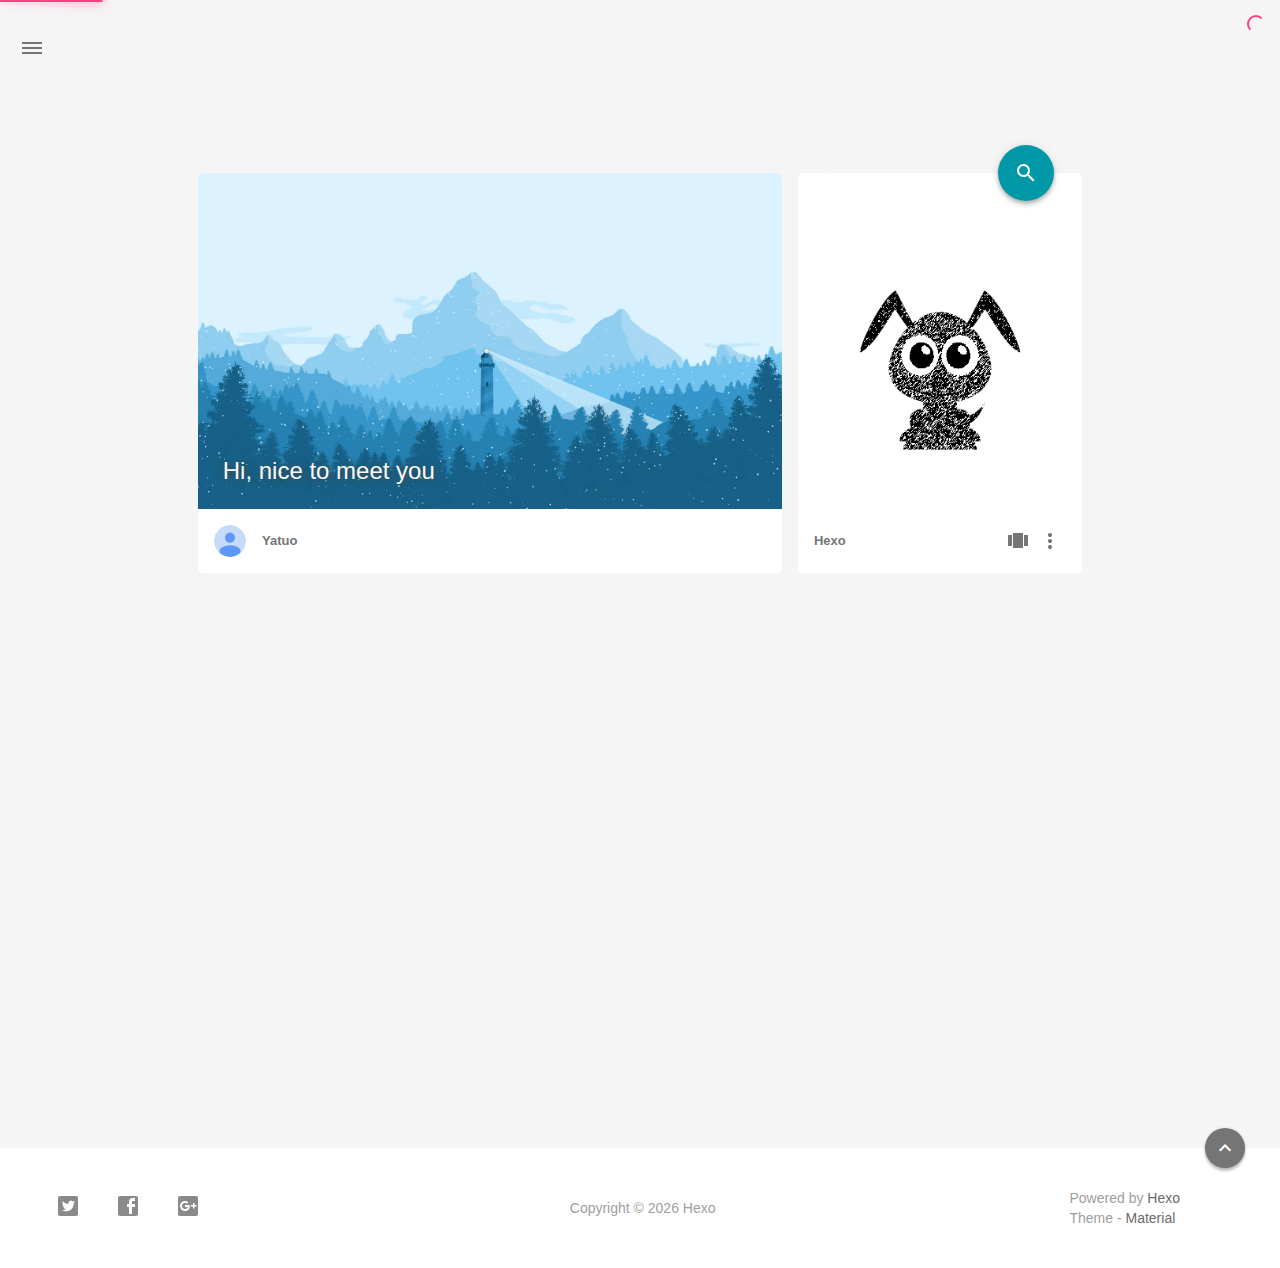
==== index.html @ 7e840488 "Site updated: 2016-12-08 14:56:55" ====
<!DOCTYPE html>
<html>
    <head>
    <!-- Title -->
    
    <title>
        Hexo
    </title>
    
    <!-- Favicons -->
    <link rel="icon shortcut" type="image/ico" href="/img/favicon.png">
    <link rel="icon" sizes="192x192" href="/img/favicon.png">
    <link rel="apple-touch-icon" href="/img/favicon.png">
    
    <!-- Meta & INfo -->
    <meta charset="utf-8">
    <meta http-equiv="X-UA-Compatible">
    <meta name="viewport" content="width=device-width,initial-scale=1">
    <meta name="theme-color" content="#0097A7">
    <meta name="author" content="Yatuo">
    <meta name="description" content="null">
    <meta name="keywords" content="null">
    
    <!--iOS -->
    <meta name="viewport" content="width=device-width,initial-scale=1,user-scalable=no">
    <meta name="apple-mobile-web-app-title" content="Title">
    <meta name="apple-mobile-web-app-capable" content="yes">
    <meta name="apple-mobile-web-app-status-bar-style" content="black">
    <meta name="HandheldFriendly" content="True">
    <meta name="MobileOptimized" content="480">
    
    <!-- Add to homescreen for Chrome on Android -->
    <meta name="mobile-web-app-capable" content="yes">
    
    <!-- Add to homescreen for Safari on iOS -->
    <meta name="apple-mobile-web-app-capable" content="yes">
    <meta name="apple-mobile-web-app-status-bar-style" content="black">
    <meta name="apple-mobile-web-app-title" content="Hexo">
    
    <!-- The Open Graph protocol -->
    <meta property="og:url" content="http://yoursite.com">
    <meta property="og:type" content="blog">
    <meta property="og:title" content="Hexo">
    <meta property="og:description" content="null">
    
     <!--[if lte IE 9]>
        <link rel="stylesheet" href="/css/ie-blocker.css">
        
        
            <script src="/js/ie-blocker.zhCN.js"></script>
        
    <![endif]-->
    
    <!-- Import CSS -->
    <link rel="stylesheet" href="/css/material.min.css">
    <link rel="stylesheet" href="/css/style.min.css">
    <!-- Config CSS -->


<!-- Other Styles -->
<style>
	body, html{
		font-family: Roboto, "Helvetica Neue", Helvetica, "PingFang SC", "Hiragino Sans GB", "Microsoft YaHei", "微软雅黑", Arial, sans-serif;
	}
	
    a{
        color: #00838F
    }
    
    .mdl-card__media,
    #search-label,
    #search-form-label:after,
    #scheme-Paradox .hot_tags-count,
    #scheme-Paradox .sidebar_archives-count,
    #scheme-Paradox .sidebar-colored .sidebar-header,
    #scheme-Paradox .sidebar-colored .sidebar-badge{
        background-color: #0097A7 !important
    }
    
	/* Sidebar User Drop Down Menu Text Color */
	#scheme-Paradox .sidebar-colored .sidebar-nav>.dropdown>.dropdown-menu>li>a:hover,
    #scheme-Paradox .sidebar-colored .sidebar-nav>.dropdown>.dropdown-menu>li>a:focus{
        color: #0097A7 !important
    }
    
    #post_entry-right-info,
    .sidebar-colored .sidebar-nav li:hover > a,
    .sidebar-colored .sidebar-nav li:hover > a i,
    .sidebar-colored .sidebar-nav li > a:hover,
    .sidebar-colored .sidebar-nav li > a:hover i,
    .sidebar-colored .sidebar-nav li > a:focus i,
    .sidebar-colored .sidebar-nav > .open > a,
    .sidebar-colored .sidebar-nav > .open > a:hover,
    .sidebar-colored .sidebar-nav > .open > a:focus,
    #ds-reset #ds-ctx .ds-ctx-entry .ds-ctx-head a{
        color: #0097A7 !important
    }
    
    .toTop{
        background: #757575 !important
    }
		
	.material-layout .material-post>.material-nav,
	.material-layout .material-index>.material-nav,
	.material-nav a{
		color: #757575;
	}
		
	#scheme-Paradox .MD-burger-layer {
		background-color: #757575;
	}

	#scheme-Paradox #post-toc-trigger-btn{
		color: #757575;
	}
	
	.post-toc a:hover{
		color: #00838F;
		text-decoration: underline;
	}
</style>


<!-- Theme Background Related-->

    <style>
        body{
            background-color: #F5F5F5
        }
		
		/* blog_info bottom background */
        #scheme-Paradox .material-layout .something-else .mdl-card__supporting-text{
            background-color: #fff;
        }
    </style>




<!-- Fade Effect -->

    <style>
        .fade {
            transition: all 800ms linear;
            -webkit-transform: translate3d(0,0,0);
            -moz-transform: translate3d(0,0,0);
            -ms-transform: translate3d(0,0,0);
            -o-transform: translate3d(0,0,0);
            transform: translate3d(0,0,0);
            opacity: 1;
        }

        .fade.out{
            opacity: 0;
        }
    </style>
	<script src="/js/jquery.min.js"></script>
	
	<link rel="stylesheet" href="/css/highlight/solarized-white.css">
	
	<!-- UC Browser Compatible-->
	<script>
		var agent = navigator.userAgent.toLowerCase();
		if(agent.indexOf('ucbrowser')>0) {
			document.write('<link rel="stylesheet" href="/css/uc.css">');
		   alert('由于 UC 浏览器使用极旧的内核，而本网站使用了一些新的特性。\n为了您能更好的浏览，推荐使用 Chrome 或 Firefox 浏览器。');
		}
	</script>
    
    <!-- Custom Head -->
    
</head>
	
	

    <body id="scheme-Paradox">

		
        <div class="material-layout mdl-js-layout has-drawer is-upgraded">
				
			
			
            <!-- Main Container -->
            <main class="material-layout__content" id="main">
				
                <!-- Top Anchor -->
                <div id="top"></div>
				
				
                <!-- Hamburger Button -->
                <button class="MD-burger-icon sidebar-toggle">
                    <span class="MD-burger-layer"></span>
                </button>
				
				
                <!-- Index Module -->
<div class="material-index mdl-grid">
	
		<!-- Paradox Header -->
		<!-- Daily pic -->
<div class="mdl-card daily-pic mdl-cell mdl-cell--8-col index-top-block">
    
    <!-- Pic & Slogan -->
    <div class="mdl-card__media mdl-color-text--grey-50" style="background-image:url(/img/daily_pic.png)">
        <p class="index-top-block-slogan"><a href="#">Hi, nice to meet you</a></p>
    </div>

    <!-- Avatar & Name -->
    <div class="mdl-card__supporting-text meta mdl-color-text--grey-600">
        <!-- Author Avatar -->
        <div id="author-avatar">
            <img src="/img/avatar.png" width="32px" height="32px" alt="avatar">
        </div>
        <div>
            <strong>Yatuo</strong>
        </div>
    </div>
</div>
		<!-- Blog info -->
<div class="mdl-card something-else mdl-cell mdl-cell--8-col mdl-cell--4-col-desktop index-top-block">
	
    <!-- Search -->
	<!-- Google -->
	<div class="mdl-textfield mdl-js-textfield mdl-textfield--expandable" method="post" action="">
		<label id="search-label" class="mdl-button mdl-js-ripple-effect mdl-js-button mdl-button--fab mdl-color--accent mdl-shadow--4dp" for="search">
			<i class="material-icons mdl-color-text--white" role="presentation">search</i>
		</label>

		<form id="search-form" method="get" action="//google.com/search" accept-charset="UTF-8" class="mdl-textfield__expandable-holder" target="_blank">
			<input class="mdl-textfield__input search-input" type="search" name="q" id="search" placeholder="">
			<label id="search-form-label" class="mdl-textfield__label" for="search"></label>
			
			<input type="hidden" name="sitesearch" value="http://yoursite.com">
		</form>
	</div>

    <!-- LOGO -->
    <div class="something-else-logo mdl-color--white mdl-color-text--grey-600">
        <a href="null">
            <img src="/img/logo.png" alt="logo">
        </a>
    </div>

    <!-- Infomation -->
    <div class="mdl-card__supporting-text meta meta--fill mdl-color-text--grey-600">
        <!-- Blog Title -->
        <div>
            <strong>Hexo</strong>
        </div>
        <div class="section-spacer"></div>
        
        <!-- Pages -->
        <button id="show-pages-button" class="mdl-button mdl-js-button mdl-js-ripple-effect mdl-button--icon">
            <i class="material-icons" role="presentation">view_carousel</i>
            <span class="visuallyhidden">Pages</span>
        </button>
        <ul class="mdl-menu mdl-js-menu mdl-menu--bottom-right" for="show-pages-button">
            
        </ul>
        
        <!-- Menu -->
        <button id="menubtn" class="mdl-button mdl-js-button mdl-js-ripple-effect mdl-button--icon">
            <i class="material-icons" role="presentation">more_vert</i>
            <span class="visuallyhidden">show menu</span>
        </button>
        <ul class="mdl-menu mdl-js-menu mdl-menu--bottom-right" for="menubtn">
            
            
            
                <a class="index_share-link" href="/ato.xml">
                    <li class="mdl-menu__item mdl-js-ripple-effect">
                        文章 RSS
                    </li>
                </a>
            
            <a class="index_share-link" href="https://twitter.com/intent/tweet?text=Hexo&url=http://yoursite.com/&via=Yatuo" target="_blank">
                <li class="mdl-menu__item mdl-js-ripple-effect">
                    分享到 Twitter
                </li>
            </a>
            <a class="index_share-link" href="https://plus.google.com/share?url=http://yoursite.com/" target="_blank">
                <li class="mdl-menu__item mdl-js-ripple-effect">
                    分享到 Google+
                </li>
            </a>
            <a class="index_share-link" href="http://service.weibo.com/share/share.php?appkey=&title=Hexo&url=http://yoursite.com/&pic=&searchPic=false&style=simple" target="_blank">
                <li class="mdl-menu__item mdl-js-ripple-effect">
                    分享到微博
                </li>
            </a>
        </ul>
    </div>
</div>
	
    
    
		
			<!-- Paradox Thumbnail -->
        	<div class="post_entry-module mdl-card mdl-cell mdl-cell--12-col fade out">
    
    <!-- Post Thumbnail -->
	
		
			<!-- Random Thumbnail -->
			<div class="post_thumbnail-random mdl-card__media mdl-color-text--grey-50">
		
	
				
		<!-- Post Title -->
		<p class="article-headline-p"><a href="/2016/12/07/hello-world/">Hello World</a></p>
	</div>

    <!-- Post Excerpt -->
    <div class="mdl-color-text--grey-600 mdl-card__supporting-text post_entry-content">
        
            Welcome to Hexo
        
        &nbsp;&nbsp;&nbsp;
        <span>
            <a href="/2016/12/07/hello-world/" target="_self">继续阅读</a>
        </span>
    </div>
    <!-- Post_entry Info-->
    <div id="post_entry-info">
        <div id="post_entry-left-info" class="mdl-card__supporting-text meta mdl-color-text--grey-600">
            <!-- Author Avatar -->
            <div id="author-avatar">
                <img src="/img/avatar.png" width="44px" height="44px" alt="Yatuo's avatar">
            </div>
            <div>
                <strong>Yatuo</strong>
                <span>12月 07, 2016</span>
            </div>
        </div>
        <div id="post_entry-right-info">
            <!-- Category -->
            <span class="post_entry-category">
                
            </span>
            
            
            
            <!-- Post Views -->
            <span class="post_entry-views">
                
            </span>
        </div>
    </div>
            
</div>
		
		
    
    
	
		<script>
    
    var randomNum;
    
    var locatePost = $(".something-else").next();
    for(var i=0; i < 10; i++){
        
        randomNum = Math.floor(Math.random() * 5 + 1);
        
        locatePost.children(".post_thumbnail-random").attr('id', 'random_thumbnail-'+randomNum);
        locatePost.children(".post_thumbnail-random").css('background-image', 'url(' + '/img/random/' + randomNum + '.png' + ')')
        
        locatePost = locatePost.next();
    }
    
</script>
	

</div>
				
				
					<!-- Overlay For Active Sidebar -->
<div class="sidebar-overlay"></div>

<!-- Material sidebar -->
<aside id="sidebar" class="sidebar sidebar-colored sidebar-fixed-left" role="navigation">
	<div id="sidebar-main">
	    <!-- Sidebar Header -->
		<div class="sidebar-header header-cover" style="background-image: url(/img/sidebar_header.png)">
    <!-- Top bar -->
    <div class="top-bar"></div>

    <!-- Sidebar toggle button -->
    <button type="button" class="sidebar-toggle mdl-button mdl-js-button mdl-js-ripple-effect mdl-button--icon" style="display: initial" data-upgraded=",MaterialButton,MaterialRipple">
    <i class="material-icons">clear_all</i>
    <span class="mdl-button__ripple-container"><span class="mdl-ripple"></span></span></button>

    <!-- Sidebar Avatar -->
    <div class="sidebar-image">
        <img src="/img/avatar.png" alt="Yatuo's avatar">
    </div>

    <!-- Sidebar Email -->
    <a data-toggle="dropdown" class="sidebar-brand" href="#settings-dropdown">
        YatuoYy@outlook.com
        <b class="caret"></b>
    </a>
</div>

		<!-- Sidebar Navigation  -->
		<ul class="nav sidebar-nav">
    <!-- User dropdown  -->
    <li class="dropdown">
        <ul id="settings-dropdown" class="dropdown-menu">
			
                <li>
                    <a href="#" target="_blank" title="Email Me">
						<i class="material-icons sidebar-material-icons sidebar-indent-left1pc-element">email</i>
                        Email Me
                    </a>
                </li>
            
        </ul>
    </li>

    <!-- Homepage -->
    <li id="sidebar-first-li">
        <a href="/" target="_self">
            <i class="material-icons sidebar-material-icons">home</i>
             主页
        </a>
    </li>

    <!-- I'm Feeling Lucky -->
<!--
    <li class="dropdown">
        <a href="" target="_self">
            <i class="material-icons sidebar-material-icons">explore</i>
             sidebar.imlucky
        </a>
    </li>
-->

	
    <!-- Archives  -->
    <li class="dropdown">
        <a href="#" class="ripple-effect dropdown-toggle" data-toggle="dropdown">
            <i class="material-icons sidebar-material-icons">inbox</i>
             归档
            <b class="caret"></b>
        </a>
        <ul class="dropdown-menu">
            <li>
            <a class="sidebar_archives-link" href="/archives/2016/12/">十二月 2016<span class="sidebar_archives-count">1</span></a>
        </li></ul>
    </li>

    <!-- Divider -->
    <li class="divider"></li>


    <!-- Pages  -->
	

    <!-- Article Numebr  -->
    <li>
        <a href="/archives">
             文章总数
             <span class="sidebar-badge">1</span>
        </a>
    </li>
</ul>

		<!-- Sidebar Divider -->
		<div class="sidebar-divider"></div>

		<!-- Sidebar Footer -->
		<!-- 
I'm glad you use this theme, the development is no so easy, I hope you can keep the copyright, I will thank you so much.
If you still want to delete the copyrights, could you still retain the first one? Which namely "Theme Material"
It will not impact the appearance and can give developers a lot of support :)

很高兴您使用并喜欢该主题，开发不易 十分谢谢与希望您可以保留一下版权声明。
如果您仍然想删除的话 能否只保留第一项呢？即 "Theme Material"
它不会影响美观并可以给开发者很大的支持。 :) 
-->

<!-- Theme Material -->
<a href="https://github.com/viosey/hexo-theme-material" class="sidebar-footer-text-a" target="_blank">
	<div class="sidebar-text mdl-button mdl-js-button mdl-js-ripple-effect sidebar-footer-text-div" data-upgraded=",MaterialButton,MaterialRipple">
		主题 - Material
		<span class="sidebar-badge badge-circle">i</span>
	</div>
</a>

<!-- Help & Support -->
<!--
<a href="mailto:hiviosey@gmail.com" class="sidebar-footer-text-a">
    <div class="sidebar-text mdl-button mdl-js-button mdl-js-ripple-effect sidebar-footer-text-div" data-upgraded=",MaterialButton,MaterialRipple">
		sidebar.help
		<span class="mdl-button__ripple-container">
			<span class="mdl-ripple"></span>
		</span>
	</div>
</a>
-->

<!-- Feedback -->
<!--
<a href="https://github.com/viosey/hexo-theme-material/issues" target="_blank" class="sidebar-footer-text-a">
    <div class="sidebar-text mdl-button mdl-js-button mdl-js-ripple-effect sidebar-footer-text-div" data-upgraded=",MaterialButton,MaterialRipple">
         sidebar.feedback
                    <span class="mdl-button__ripple-container"><span class="mdl-ripple"></span></span></div>
</a>
-->

<!-- Abount Theme -->
<!--
<a href="https://blog.viosey.com/index.php/Material.html" target="_blank" class="sidebar-footer-text-a">
    <div class="sidebar-text mdl-button mdl-js-button mdl-js-ripple-effect sidebar-footer-text-div" data-upgraded=",MaterialButton,MaterialRipple">
         sidebar.about_theme
        <span class="mdl-button__ripple-container"><span class="mdl-ripple"></span></span></div>
</a>-->
	</div>
    
    <!-- Sidebar Sponsor -->
    

</aside>
				
				
				
					<!-- Footer Top Button -->
					<div class="toTop-wrap">
    <a href="#top" class="toTop">
        <i class="material-icons footer_top-i">expand_less</i>
    </a>
</div>
				
				
				<!--Footer-->
<footer class="mdl-mini-footer" id="bottom">
	
	
		<!-- Paradox Footer Left Section -->
		<div class="mdl-mini-footer--left-section sns-list">
    <!-- Twitter -->
    
    <a href="https://twitter.com/twitter" target="view_window"><button class="mdl-mini-footer--social-btn social-btn" style="background-image: url(/img/footer/footer_ico-twitter.png)">
        <span class="visuallyhidden">Twitter</span>
    </button></a>
    
    
    <!-- Facebook -->
    
    <a href="https://www.facebook.com/facebook" target="view_window"><button class="mdl-mini-footer--social-btn social-btn" style="background-image: url(/img/footer/footer_ico-facebook.png)">
        <span class="visuallyhidden">Facebook</span>
    </button></a>
    
    
    <!-- Google + -->
    
    <a href="https://www.google.com/" target="view_window"><button class="mdl-mini-footer--social-btn social-btn" style="background-image: url(/img/footer/footer_ico-gplus.png)">
        <span class="visuallyhidden">Google Plus</span>
    </button></a>
    
    
    <!-- Weibo -->
    
    
    
    <!-- Instagram -->
    
    
    
    <!-- Tumblr -->
    
    
    
    <!-- Github -->
    
    
</div>

		<!--Copyright-->
		<div id="copyright">Copyright&nbsp;©&nbsp;<script type="text/javascript">var fd = new Date();document.write(fd.getFullYear());</script>&nbsp;Hexo</div>

		<!-- Paradox Footer Right Section -->

		<!-- 
		I'm glad you use this theme, the development is no so easy, I hope you can keep the copyright.
		It will not impact the appearance and can give developers a lot of support :)

		很高兴您使用该主题，开发不易，希望您可以保留一下版权声明。
		它不会影响美观并可以给开发者很大的支持。 :) 
		-->

		<div class="mdl-mini-footer--right-section">
			<div>
				<div class="footer-develop-div">Powered by <a href="https://hexo.io" target="_blank" class="footer-develop-a">Hexo</a></div>
				<div class="footer-develop-div">Theme - <a href="https://github.com/viosey/hexo-theme-material" target="_blank" class="footer-develop-a">Material</a></div>
			</div>
		</div>
	
    
</footer>
                
				<!-- Import File -->
<script src="/js/highlight.min.js"></script>
<script src="/js/js.min.js"></script>
<script src="/js/nprogress.js"></script>

<script type="text/javascript">
    NProgress.configure({
        showSpinner: true
    });
    NProgress.start();
    
    $('#nprogress .bar').css({
        'background': '#FF4081'
    });
    $('#nprogress .peg').css({
        'box-shadow': '0 0 10px #FF4081, 0 0 15px #FF4081'
    });
    $('#nprogress .spinner-icon').css({
        'border-top-color': '#FF4081',
        'border-left-color': '#FF4081'
    });
    
    setTimeout(function() {
        NProgress.done();
        $('.fade').removeClass('out');
    }, 800);
</script>





<!-- Swiftye -->


<!-- Local Search-->


<!-- Window Load-->
<script>
    $(window).load(function() {
        // Post_Toc parent position fixed
        $(".post-toc-wrap").parent(".mdl-menu__container").css("position", "fixed");
    });
</script>

<!-- MathJax Load-->
            </main>
        </div>
		
    </body>
		
	
</html>
---- css/ie-blocker.css ----
@charset "utf-8";#ib-container,#ib-container *{box-sizing:content-box!important}.ib-header h1,.ib-header p{text-align:left;color:#434a54}.ib-browsers li a,.ib-try{cursor:pointer;text-decoration:none}body .demo-blog{display:none}h1{background-color:#fff;font-size:48px;line-height:48px;border-left:none;width:auto;margin:0!important}#ib-container{display:none;width:100%;height:100%;font-family:Arial,Helvetica,sans-serif;position:fixed;top:0;left:0;z-index:99999}.ib-modal{height:288px;background:#fff;border-left:8px solid #4fc1e9;position:absolute;color:#434a54;z-index:99999;width:592px;top:50%;left:50%;transform:translateY(-50%) translateX(-50%);padding:49px 30px 30px}.ib-browsers,.ib-header{padding:0;height:80px}.ib-header h1{margin:0;font-size:24px}.ib-header p{margin:10px 0 0;font-size:14px;line-height:18px}.ib-header p strong{font-weight:400;color:#3bafda}.ib-browsers{list-style:none;margin:49px 0 0}.ib-browsers li{float:left;width:148px;height:80px;position:relative;list-style:none}.ib-browsers li a{display:block;width:100%;height:100%;position:absolute;color:#434a54}.ib-browsers li a:hover{background-color:#F2F2F2}.ib-browsers li a:hover .ib-browser-name{background-color:#4fc1e9;color:#fff}.ib-browser-icon{display:block;width:118px;height:90px;margin:20px auto 0}.ib-browser-name{line-height:18px;margin-top:5px;text-align:center;font-size:20px}.ib-try,.zh-cn .ib-browser-description{font-size:12px}.ib-browser-description{height:50px;line-height:14px;font-size:12px;margin-top:10px;padding:0 5px}.ib-footer,.ib-try{height:30px}.ib-try{float:right;padding:0 15px;color:#fff;background-color:#3bafda;line-height:30px;margin-top:49px}.ib-try:hover{background-color:#4fc1e9}.ib-mask{width:100%;height:100%;position:absolute;top:0;left:0;background:#000;opacity:.8;-ms-filter:"progid:DXImageTransform.Microsoft.Alpha(Opacity=80)";filter:alpha(opacity=80);z-index:99998}.zh-cn #ib-container{font-family:'Microsoft Yahei',sans-serif}
---- css/material.min.css ----
@charset "UTF-8";.mdl-typography--display-1-color-contrast,.mdl-typography--display-2-color-contrast,.mdl-typography--display-3-color-contrast,.mdl-typography--display-4-color-contrast{opacity:.54}.mdl-button,.mdl-checkbox,audio,canvas,img,svg,video{vertical-align:middle}.visuallyhidden,hr{border:0;height:1px}.hidden,.invisible{visibility:hidden}address,body,h1,h2,h3,h4,h6,html,ol,p,ul{font-weight:400}blockquote,h1{line-height:1.35}blockquote,h1,h1 small,h2,h2 small,h3,h3 small,h4,h4 small,h5,h5 small,h6,h6 small{font-family:Roboto,Helvetica,Arial,sans-serif}.mdl-badge[data-badge]:after,.mdl-card,.mdl-layout__drawer,.mdl-layout__header{-webkit-box-direction:normal}html{color:rgba(0,0,0,.87)}::-moz-selection{background:#b3d4fc;text-shadow:none}::selection{background:#b3d4fc;text-shadow:none}hr{display:block;border-top:1px solid #ccc;margin:1em 0;padding:0}fieldset{border:0;margin:0;padding:0}textarea{resize:vertical}.browsehappy{margin:.2em 0;background:#ccc;color:#000;padding:.2em 0}.hidden{display:none!important}.visuallyhidden{clip:rect(0 0 0 0);margin:-1px;overflow:hidden;padding:0;position:absolute;width:1px}.visuallyhidden.focusable:active,.visuallyhidden.focusable:focus{clip:auto;height:auto;margin:0;overflow:visible;position:static;width:auto}h1,h2,h3{margin:24px 0}h4,h5,h6{margin:24px 0 16px}body,html{width:100%;font-family:Helvetica,Arial,sans-serif;font-size:14px;line-height:20px}.clearfix:after,.clearfix:before{content:" ";display:table}.clearfix:after{clear:both}@media print{blockquote,img,pre,tr{page-break-inside:avoid}*,:after,:before{background:0 0!important;color:#000!important;box-shadow:none!important;text-shadow:none!important}a,a:visited{text-decoration:underline}a[href]:after{content:" (" attr(href)")"}abbr[title]:after{content:" (" attr(title)")"}a[href^="#"]:after,a[href^="javascript:"]:after{content:""}blockquote,pre{border:1px solid #999}thead{display:table-header-group}img{max-width:100%!important}h2,h3,p{orphans:3;widows:3}h2,h3{page-break-after:avoid}}.mdl-accordion,.mdl-button,.mdl-card,.mdl-checkbox,.mdl-dropdown-menu,.mdl-icon-toggle,.mdl-item,.mdl-radio,.mdl-slider,.mdl-switch,.mdl-tabs__tab,a{-webkit-tap-highlight-color:transparent;-webkit-tap-highlight-color:rgba(255,255,255,0)}html{height:100%;-ms-touch-action:manipulation;touch-action:manipulation}body{min-height:100%}main{display:block}[hidden]{display:none!important}h1,h2,h3,h4,h5,h6,p{padding:0}h1 small,h2 small,h3 small,h4 small,h5 small,h6 small{font-weight:400;line-height:1.35;letter-spacing:-.02em;opacity:.54;font-size:.6em}blockquote,h4{font-size:24px}ol,p,ul{font-size:14px}address,ol,p,ul{letter-spacing:0}address,h5{line-height:1}h6,ol,p,ul{line-height:24px}a,h5{font-weight:500}h1{font-size:56px;letter-spacing:-.02em}h2{font-size:45px;line-height:48px}h3{font-size:34px;line-height:40px}h4{line-height:32px;-moz-osx-font-smoothing:grayscale}h5{font-size:20px;letter-spacing:.02em}h6{font-size:16px;letter-spacing:.04em}p{margin:0 0 16px}a{color:#ff4081}blockquote{position:relative;font-weight:300;font-style:italic;letter-spacing:.08em}mark{background-color:#f4ff81}dt{font-weight:700}address{font-size:12px;font-style:normal}.mdl-typography--display-4,.mdl-typography--display-4-color-contrast{font-family:Roboto,Helvetica,Arial,sans-serif;font-size:112px;font-weight:300;line-height:1;letter-spacing:-.04em}.mdl-typography--display-1,.mdl-typography--display-1-color-contrast,.mdl-typography--display-2,.mdl-typography--display-2-color-contrast,.mdl-typography--display-3,.mdl-typography--display-3-color-contrast,.mdl-typography--headline,.mdl-typography--headline-color-contrast{font-family:Roboto,Helvetica,Arial,sans-serif;font-weight:400}.mdl-typography--display-3,.mdl-typography--display-3-color-contrast{font-size:56px;line-height:1.35;letter-spacing:-.02em}.mdl-typography--display-2,.mdl-typography--display-2-color-contrast{font-size:45px;line-height:48px}.mdl-typography--display-1,.mdl-typography--display-1-color-contrast{font-size:34px;line-height:40px}.mdl-typography--body-1-color-contrast,.mdl-typography--body-1-force-preferred-font-color-contrast,.mdl-typography--body-2-color-contrast,.mdl-typography--body-2-force-preferred-font-color-contrast,.mdl-typography--headline-color-contrast,.mdl-typography--subhead-color-contrast,.mdl-typography--title-color-contrast{opacity:.87}.mdl-typography--headline,.mdl-typography--headline-color-contrast{font-size:24px;line-height:32px;-moz-osx-font-smoothing:grayscale}.mdl-typography--title,.mdl-typography--title-color-contrast{font-family:Roboto,Helvetica,Arial,sans-serif;font-size:20px;font-weight:500;line-height:1;letter-spacing:.02em}.mdl-typography--subhead,.mdl-typography--subhead-color-contrast{font-family:Roboto,Helvetica,Arial,sans-serif;font-size:16px;font-weight:400;line-height:24px;letter-spacing:.04em}.mdl-typography--body-2,.mdl-typography--body-2-color-contrast{font-size:14px;font-weight:700;line-height:24px;letter-spacing:0}.mdl-typography--body-1,.mdl-typography--body-1-color-contrast{font-size:14px;font-weight:400;line-height:24px;letter-spacing:0}.mdl-typography--body-2-force-preferred-font,.mdl-typography--body-2-force-preferred-font-color-contrast{font-family:Roboto,Helvetica,Arial,sans-serif;font-size:14px;font-weight:500;line-height:24px;letter-spacing:0}.mdl-typography--body-1-force-preferred-font,.mdl-typography--body-1-force-preferred-font-color-contrast{font-family:Roboto,Helvetica,Arial,sans-serif;font-size:14px;font-weight:400;line-height:24px;letter-spacing:0}.mdl-typography--caption,.mdl-typography--caption-force-preferred-font{font-size:12px;font-weight:400;line-height:1;letter-spacing:0}.mdl-typography--caption-force-preferred-font{font-family:Roboto,Helvetica,Arial,sans-serif}.mdl-typography--caption-color-contrast,.mdl-typography--caption-force-preferred-font-color-contrast{font-size:12px;font-weight:400;line-height:1;letter-spacing:0;opacity:.54}.mdl-typography--button-color-contrast,.mdl-typography--menu-color-contrast{opacity:.87}.mdl-typography--caption-force-preferred-font-color-contrast,.mdl-typography--menu{font-family:Roboto,Helvetica,Arial,sans-serif}.mdl-typography--menu{font-size:14px;font-weight:500;line-height:1;letter-spacing:0}.mdl-typography--button,.mdl-typography--button-color-contrast,.mdl-typography--menu-color-contrast{font-family:Roboto,Helvetica,Arial,sans-serif;font-size:14px;font-weight:500;line-height:1;letter-spacing:0}.mdl-typography--button,.mdl-typography--button-color-contrast{text-transform:uppercase}.mdl-typography--text-left{text-align:left}.mdl-typography--text-right{text-align:right}.mdl-typography--text-center{text-align:center}.mdl-typography--text-justify{text-align:justify}.mdl-typography--text-nowrap{white-space:nowrap}.mdl-typography--text-lowercase{text-transform:lowercase}.mdl-typography--text-uppercase{text-transform:uppercase}.mdl-typography--text-capitalize{text-transform:capitalize}.mdl-button,.mdl-layout__tab,.mdl-tabs__tab{text-transform:uppercase}.mdl-typography--font-thin{font-weight:200!important}.mdl-typography--font-light{font-weight:300!important}.mdl-typography--font-regular{font-weight:400!important}.mdl-typography--font-medium{font-weight:500!important}.mdl-typography--font-bold{font-weight:700!important}.mdl-typography--font-black{font-weight:900!important}.mdl-color-text--red{color:#f44336!important}.mdl-color--red{background-color:#f44336!important}.mdl-color-text--red-50{color:#ffebee!important}.mdl-color--red-50{background-color:#ffebee!important}.mdl-color-text--red-100{color:#ffcdd2!important}.mdl-color--red-100{background-color:#ffcdd2!important}.mdl-color-text--red-200{color:#ef9a9a!important}.mdl-color--red-200{background-color:#ef9a9a!important}.mdl-color-text--red-300{color:#e57373!important}.mdl-color--red-300{background-color:#e57373!important}.mdl-color-text--red-400{color:#ef5350!important}.mdl-color--red-400{background-color:#ef5350!important}.mdl-color-text--red-500{color:#f44336!important}.mdl-color--red-500{background-color:#f44336!important}.mdl-color-text--red-600{color:#e53935!important}.mdl-color--red-600{background-color:#e53935!important}.mdl-color-text--red-700{color:#d32f2f!important}.mdl-color--red-700{background-color:#d32f2f!important}.mdl-color-text--red-800{color:#c62828!important}.mdl-color--red-800{background-color:#c62828!important}.mdl-color-text--red-900{color:#b71c1c!important}.mdl-color--red-900{background-color:#b71c1c!important}.mdl-color-text--red-A100{color:#ff8a80!important}.mdl-color--red-A100{background-color:#ff8a80!important}.mdl-color-text--red-A200{color:#ff5252!important}.mdl-color--red-A200{background-color:#ff5252!important}.mdl-color-text--red-A400{color:#ff1744!important}.mdl-color--red-A400{background-color:#ff1744!important}.mdl-color-text--red-A700{color:#d50000!important}.mdl-color--red-A700{background-color:#d50000!important}.mdl-color-text--pink{color:#e91e63!important}.mdl-color--pink{background-color:#e91e63!important}.mdl-color-text--pink-50{color:#fce4ec!important}.mdl-color--pink-50{background-color:#fce4ec!important}.mdl-color-text--pink-100{color:#f8bbd0!important}.mdl-color--pink-100{background-color:#f8bbd0!important}.mdl-color-text--pink-200{color:#f48fb1!important}.mdl-color--pink-200{background-color:#f48fb1!important}.mdl-color-text--pink-300{color:#f06292!important}.mdl-color--pink-300{background-color:#f06292!important}.mdl-color-text--pink-400{color:#ec407a!important}.mdl-color--pink-400{background-color:#ec407a!important}.mdl-color-text--pink-500{color:#e91e63!important}.mdl-color--pink-500{background-color:#e91e63!important}.mdl-color-text--pink-600{color:#d81b60!important}.mdl-color--pink-600{background-color:#d81b60!important}.mdl-color-text--pink-700{color:#c2185b!important}.mdl-color--pink-700{background-color:#c2185b!important}.mdl-color-text--pink-800{color:#ad1457!important}.mdl-color--pink-800{background-color:#ad1457!important}.mdl-color-text--pink-900{color:#880e4f!important}.mdl-color--pink-900{background-color:#880e4f!important}.mdl-color-text--pink-A100{color:#ff80ab!important}.mdl-color--pink-A100{background-color:#ff80ab!important}.mdl-color-text--pink-A200{color:#ff4081!important}.mdl-color--pink-A200{background-color:#ff4081!important}.mdl-color-text--pink-A400{color:#f50057!important}.mdl-color--pink-A400{background-color:#f50057!important}.mdl-color-text--pink-A700{color:#c51162!important}.mdl-color--pink-A700{background-color:#c51162!important}.mdl-color-text--purple{color:#9c27b0!important}.mdl-color--purple{background-color:#9c27b0!important}.mdl-color-text--purple-50{color:#f3e5f5!important}.mdl-color--purple-50{background-color:#f3e5f5!important}.mdl-color-text--purple-100{color:#e1bee7!important}.mdl-color--purple-100{background-color:#e1bee7!important}.mdl-color-text--purple-200{color:#ce93d8!important}.mdl-color--purple-200{background-color:#ce93d8!important}.mdl-color-text--purple-300{color:#ba68c8!important}.mdl-color--purple-300{background-color:#ba68c8!important}.mdl-color-text--purple-400{color:#ab47bc!important}.mdl-color--purple-400{background-color:#ab47bc!important}.mdl-color-text--purple-500{color:#9c27b0!important}.mdl-color--purple-500{background-color:#9c27b0!important}.mdl-color-text--purple-600{color:#8e24aa!important}.mdl-color--purple-600{background-color:#8e24aa!important}.mdl-color-text--purple-700{color:#7b1fa2!important}.mdl-color--purple-700{background-color:#7b1fa2!important}.mdl-color-text--purple-800{color:#6a1b9a!important}.mdl-color--purple-800{background-color:#6a1b9a!important}.mdl-color-text--purple-900{color:#4a148c!important}.mdl-color--purple-900{background-color:#4a148c!important}.mdl-color-text--purple-A100{color:#ea80fc!important}.mdl-color--purple-A100{background-color:#ea80fc!important}.mdl-color-text--purple-A200{color:#e040fb!important}.mdl-color--purple-A200{background-color:#e040fb!important}.mdl-color-text--purple-A400{color:#d500f9!important}.mdl-color--purple-A400{background-color:#d500f9!important}.mdl-color-text--purple-A700{color:#a0f!important}.mdl-color--purple-A700{background-color:#a0f!important}.mdl-color-text--deep-purple{color:#673ab7!important}.mdl-color--deep-purple{background-color:#673ab7!important}.mdl-color-text--deep-purple-50{color:#ede7f6!important}.mdl-color--deep-purple-50{background-color:#ede7f6!important}.mdl-color-text--deep-purple-100{color:#d1c4e9!important}.mdl-color--deep-purple-100{background-color:#d1c4e9!important}.mdl-color-text--deep-purple-200{color:#b39ddb!important}.mdl-color--deep-purple-200{background-color:#b39ddb!important}.mdl-color-text--deep-purple-300{color:#9575cd!important}.mdl-color--deep-purple-300{background-color:#9575cd!important}.mdl-color-text--deep-purple-400{color:#7e57c2!important}.mdl-color--deep-purple-400{background-color:#7e57c2!important}.mdl-color-text--deep-purple-500{color:#673ab7!important}.mdl-color--deep-purple-500{background-color:#673ab7!important}.mdl-color-text--deep-purple-600{color:#5e35b1!important}.mdl-color--deep-purple-600{background-color:#5e35b1!important}.mdl-color-text--deep-purple-700{color:#512da8!important}.mdl-color--deep-purple-700{background-color:#512da8!important}.mdl-color-text--deep-purple-800{color:#4527a0!important}.mdl-color--deep-purple-800{background-color:#4527a0!important}.mdl-color-text--deep-purple-900{color:#311b92!important}.mdl-color--deep-purple-900{background-color:#311b92!important}.mdl-color-text--deep-purple-A100{color:#b388ff!important}.mdl-color--deep-purple-A100{background-color:#b388ff!important}.mdl-color-text--deep-purple-A200{color:#7c4dff!important}.mdl-color--deep-purple-A200{background-color:#7c4dff!important}.mdl-color-text--deep-purple-A400{color:#651fff!important}.mdl-color--deep-purple-A400{background-color:#651fff!important}.mdl-color-text--deep-purple-A700{color:#6200ea!important}.mdl-color--deep-purple-A700{background-color:#6200ea!important}.mdl-color-text--indigo{color:#3f51b5!important}.mdl-color--indigo{background-color:#3f51b5!important}.mdl-color-text--indigo-50{color:#e8eaf6!important}.mdl-color--indigo-50{background-color:#e8eaf6!important}.mdl-color-text--indigo-100{color:#c5cae9!important}.mdl-color--indigo-100{background-color:#c5cae9!important}.mdl-color-text--indigo-200{color:#9fa8da!important}.mdl-color--indigo-200{background-color:#9fa8da!important}.mdl-color-text--indigo-300{color:#7986cb!important}.mdl-color--indigo-300{background-color:#7986cb!important}.mdl-color-text--indigo-400{color:#5c6bc0!important}.mdl-color--indigo-400{background-color:#5c6bc0!important}.mdl-color-text--indigo-500{color:#3f51b5!important}.mdl-color--indigo-500{background-color:#3f51b5!important}.mdl-color-text--indigo-600{color:#3949ab!important}.mdl-color--indigo-600{background-color:#3949ab!important}.mdl-color-text--indigo-700{color:#303f9f!important}.mdl-color--indigo-700{background-color:#303f9f!important}.mdl-color-text--indigo-800{color:#283593!important}.mdl-color--indigo-800{background-color:#283593!important}.mdl-color-text--indigo-900{color:#1a237e!important}.mdl-color--indigo-900{background-color:#1a237e!important}.mdl-color-text--indigo-A100{color:#8c9eff!important}.mdl-color--indigo-A100{background-color:#8c9eff!important}.mdl-color-text--indigo-A200{color:#536dfe!important}.mdl-color--indigo-A200{background-color:#536dfe!important}.mdl-color-text--indigo-A400{color:#3d5afe!important}.mdl-color--indigo-A400{background-color:#3d5afe!important}.mdl-color-text--indigo-A700{color:#304ffe!important}.mdl-color--indigo-A700{background-color:#304ffe!important}.mdl-color-text--blue{color:#2196f3!important}.mdl-color--blue{background-color:#2196f3!important}.mdl-color-text--blue-50{color:#e3f2fd!important}.mdl-color--blue-50{background-color:#e3f2fd!important}.mdl-color-text--blue-100{color:#bbdefb!important}.mdl-color--blue-100{background-color:#bbdefb!important}.mdl-color-text--blue-200{color:#90caf9!important}.mdl-color--blue-200{background-color:#90caf9!important}.mdl-color-text--blue-300{color:#64b5f6!important}.mdl-color--blue-300{background-color:#64b5f6!important}.mdl-color-text--blue-400{color:#42a5f5!important}.mdl-color--blue-400{background-color:#42a5f5!important}.mdl-color-text--blue-500{color:#2196f3!important}.mdl-color--blue-500{background-color:#2196f3!important}.mdl-color-text--blue-600{color:#1e88e5!important}.mdl-color--blue-600{background-color:#1e88e5!important}.mdl-color-text--blue-700{color:#1976d2!important}.mdl-color--blue-700{background-color:#1976d2!important}.mdl-color-text--blue-800{color:#1565c0!important}.mdl-color--blue-800{background-color:#1565c0!important}.mdl-color-text--blue-900{color:#0d47a1!important}.mdl-color--blue-900{background-color:#0d47a1!important}.mdl-color-text--blue-A100{color:#82b1ff!important}.mdl-color--blue-A100{background-color:#82b1ff!important}.mdl-color-text--blue-A200{color:#448aff!important}.mdl-color--blue-A200{background-color:#448aff!important}.mdl-color-text--blue-A400{color:#2979ff!important}.mdl-color--blue-A400{background-color:#2979ff!important}.mdl-color-text--blue-A700{color:#2962ff!important}.mdl-color--blue-A700{background-color:#2962ff!important}.mdl-color-text--light-blue{color:#03a9f4!important}.mdl-color--light-blue{background-color:#03a9f4!important}.mdl-color-text--light-blue-50{color:#e1f5fe!important}.mdl-color--light-blue-50{background-color:#e1f5fe!important}.mdl-color-text--light-blue-100{color:#b3e5fc!important}.mdl-color--light-blue-100{background-color:#b3e5fc!important}.mdl-color-text--light-blue-200{color:#81d4fa!important}.mdl-color--light-blue-200{background-color:#81d4fa!important}.mdl-color-text--light-blue-300{color:#4fc3f7!important}.mdl-color--light-blue-300{background-color:#4fc3f7!important}.mdl-color-text--light-blue-400{color:#29b6f6!important}.mdl-color--light-blue-400{background-color:#29b6f6!important}.mdl-color-text--light-blue-500{color:#03a9f4!important}.mdl-color--light-blue-500{background-color:#03a9f4!important}.mdl-color-text--light-blue-600{color:#039be5!important}.mdl-color--light-blue-600{background-color:#039be5!important}.mdl-color-text--light-blue-700{color:#0288d1!important}.mdl-color--light-blue-700{background-color:#0288d1!important}.mdl-color-text--light-blue-800{color:#0277bd!important}.mdl-color--light-blue-800{background-color:#0277bd!important}.mdl-color-text--light-blue-900{color:#01579b!important}.mdl-color--light-blue-900{background-color:#01579b!important}.mdl-color-text--light-blue-A100{color:#80d8ff!important}.mdl-color--light-blue-A100{background-color:#80d8ff!important}.mdl-color-text--light-blue-A200{color:#40c4ff!important}.mdl-color--light-blue-A200{background-color:#40c4ff!important}.mdl-color-text--light-blue-A400{color:#00b0ff!important}.mdl-color--light-blue-A400{background-color:#00b0ff!important}.mdl-color-text--light-blue-A700{color:#0091ea!important}.mdl-color--light-blue-A700{background-color:#0091ea!important}.mdl-color-text--cyan{color:#00bcd4!important}.mdl-color--cyan{background-color:#00bcd4!important}.mdl-color-text--cyan-50{color:#e0f7fa!important}.mdl-color--cyan-50{background-color:#e0f7fa!important}.mdl-color-text--cyan-100{color:#b2ebf2!important}.mdl-color--cyan-100{background-color:#b2ebf2!important}.mdl-color-text--cyan-200{color:#80deea!important}.mdl-color--cyan-200{background-color:#80deea!important}.mdl-color-text--cyan-300{color:#4dd0e1!important}.mdl-color--cyan-300{background-color:#4dd0e1!important}.mdl-color-text--cyan-400{color:#26c6da!important}.mdl-color--cyan-400{background-color:#26c6da!important}.mdl-color-text--cyan-500{color:#00bcd4!important}.mdl-color--cyan-500{background-color:#00bcd4!important}.mdl-color-text--cyan-600{color:#00acc1!important}.mdl-color--cyan-600{background-color:#00acc1!important}.mdl-color-text--cyan-700{color:#0097a7!important}.mdl-color--cyan-700{background-color:#0097a7!important}.mdl-color-text--cyan-800{color:#00838f!important}.mdl-color--cyan-800{background-color:#00838f!important}.mdl-color-text--cyan-900{color:#006064!important}.mdl-color--cyan-900{background-color:#006064!important}.mdl-color-text--cyan-A100{color:#84ffff!important}.mdl-color--cyan-A100{background-color:#84ffff!important}.mdl-color-text--cyan-A200{color:#18ffff!important}.mdl-color--cyan-A200{background-color:#18ffff!important}.mdl-color-text--cyan-A400{color:#00e5ff!important}.mdl-color--cyan-A400{background-color:#00e5ff!important}.mdl-color-text--cyan-A700{color:#00b8d4!important}.mdl-color--cyan-A700{background-color:#00b8d4!important}.mdl-color-text--teal{color:#009688!important}.mdl-color--teal{background-color:#009688!important}.mdl-color-text--teal-50{color:#e0f2f1!important}.mdl-color--teal-50{background-color:#e0f2f1!important}.mdl-color-text--teal-100{color:#b2dfdb!important}.mdl-color--teal-100{background-color:#b2dfdb!important}.mdl-color-text--teal-200{color:#80cbc4!important}.mdl-color--teal-200{background-color:#80cbc4!important}.mdl-color-text--teal-300{color:#4db6ac!important}.mdl-color--teal-300{background-color:#4db6ac!important}.mdl-color-text--teal-400{color:#26a69a!important}.mdl-color--teal-400{background-color:#26a69a!important}.mdl-color-text--teal-500{color:#009688!important}.mdl-color--teal-500{background-color:#009688!important}.mdl-color-text--teal-600{color:#00897b!important}.mdl-color--teal-600{background-color:#00897b!important}.mdl-color-text--teal-700{color:#00796b!important}.mdl-color--teal-700{background-color:#00796b!important}.mdl-color-text--teal-800{color:#00695c!important}.mdl-color--teal-800{background-color:#00695c!important}.mdl-color-text--teal-900{color:#004d40!important}.mdl-color--teal-900{background-color:#004d40!important}.mdl-color-text--teal-A100{color:#a7ffeb!important}.mdl-color--teal-A100{background-color:#a7ffeb!important}.mdl-color-text--teal-A200{color:#64ffda!important}.mdl-color--teal-A200{background-color:#64ffda!important}.mdl-color-text--teal-A400{color:#1de9b6!important}.mdl-color--teal-A400{background-color:#1de9b6!important}.mdl-color-text--teal-A700{color:#00bfa5!important}.mdl-color--teal-A700{background-color:#00bfa5!important}.mdl-color-text--green{color:#4caf50!important}.mdl-color--green{background-color:#4caf50!important}.mdl-color-text--green-50{color:#e8f5e9!important}.mdl-color--green-50{background-color:#e8f5e9!important}.mdl-color-text--green-100{color:#c8e6c9!important}.mdl-color--green-100{background-color:#c8e6c9!important}.mdl-color-text--green-200{color:#a5d6a7!important}.mdl-color--green-200{background-color:#a5d6a7!important}.mdl-color-text--green-300{color:#81c784!important}.mdl-color--green-300{background-color:#81c784!important}.mdl-color-text--green-400{color:#66bb6a!important}.mdl-color--green-400{background-color:#66bb6a!important}.mdl-color-text--green-500{color:#4caf50!important}.mdl-color--green-500{background-color:#4caf50!important}.mdl-color-text--green-600{color:#43a047!important}.mdl-color--green-600{background-color:#43a047!important}.mdl-color-text--green-700{color:#388e3c!important}.mdl-color--green-700{background-color:#388e3c!important}.mdl-color-text--green-800{color:#2e7d32!important}.mdl-color--green-800{background-color:#2e7d32!important}.mdl-color-text--green-900{color:#1b5e20!important}.mdl-color--green-900{background-color:#1b5e20!important}.mdl-color-text--green-A100{color:#b9f6ca!important}.mdl-color--green-A100{background-color:#b9f6ca!important}.mdl-color-text--green-A200{color:#69f0ae!important}.mdl-color--green-A200{background-color:#69f0ae!important}.mdl-color-text--green-A400{color:#00e676!important}.mdl-color--green-A400{background-color:#00e676!important}.mdl-color-text--green-A700{color:#00c853!important}.mdl-color--green-A700{background-color:#00c853!important}.mdl-color-text--light-green{color:#8bc34a!important}.mdl-color--light-green{background-color:#8bc34a!important}.mdl-color-text--light-green-50{color:#f1f8e9!important}.mdl-color--light-green-50{background-color:#f1f8e9!important}.mdl-color-text--light-green-100{color:#dcedc8!important}.mdl-color--light-green-100{background-color:#dcedc8!important}.mdl-color-text--light-green-200{color:#c5e1a5!important}.mdl-color--light-green-200{background-color:#c5e1a5!important}.mdl-color-text--light-green-300{color:#aed581!important}.mdl-color--light-green-300{background-color:#aed581!important}.mdl-color-text--light-green-400{color:#9ccc65!important}.mdl-color--light-green-400{background-color:#9ccc65!important}.mdl-color-text--light-green-500{color:#8bc34a!important}.mdl-color--light-green-500{background-color:#8bc34a!important}.mdl-color-text--light-green-600{color:#7cb342!important}.mdl-color--light-green-600{background-color:#7cb342!important}.mdl-color-text--light-green-700{color:#689f38!important}.mdl-color--light-green-700{background-color:#689f38!important}.mdl-color-text--light-green-800{color:#558b2f!important}.mdl-color--light-green-800{background-color:#558b2f!important}.mdl-color-text--light-green-900{color:#33691e!important}.mdl-color--light-green-900{background-color:#33691e!important}.mdl-color-text--light-green-A100{color:#ccff90!important}.mdl-color--light-green-A100{background-color:#ccff90!important}.mdl-color-text--light-green-A200{color:#b2ff59!important}.mdl-color--light-green-A200{background-color:#b2ff59!important}.mdl-color-text--light-green-A400{color:#76ff03!important}.mdl-color--light-green-A400{background-color:#76ff03!important}.mdl-color-text--light-green-A700{color:#64dd17!important}.mdl-color--light-green-A700{background-color:#64dd17!important}.mdl-color-text--lime{color:#cddc39!important}.mdl-color--lime{background-color:#cddc39!important}.mdl-color-text--lime-50{color:#f9fbe7!important}.mdl-color--lime-50{background-color:#f9fbe7!important}.mdl-color-text--lime-100{color:#f0f4c3!important}.mdl-color--lime-100{background-color:#f0f4c3!important}.mdl-color-text--lime-200{color:#e6ee9c!important}.mdl-color--lime-200{background-color:#e6ee9c!important}.mdl-color-text--lime-300{color:#dce775!important}.mdl-color--lime-300{background-color:#dce775!important}.mdl-color-text--lime-400{color:#d4e157!important}.mdl-color--lime-400{background-color:#d4e157!important}.mdl-color-text--lime-500{color:#cddc39!important}.mdl-color--lime-500{background-color:#cddc39!important}.mdl-color-text--lime-600{color:#c0ca33!important}.mdl-color--lime-600{background-color:#c0ca33!important}.mdl-color-text--lime-700{color:#afb42b!important}.mdl-color--lime-700{background-color:#afb42b!important}.mdl-color-text--lime-800{color:#9e9d24!important}.mdl-color--lime-800{background-color:#9e9d24!important}.mdl-color-text--lime-900{color:#827717!important}.mdl-color--lime-900{background-color:#827717!important}.mdl-color-text--lime-A100{color:#f4ff81!important}.mdl-color--lime-A100{background-color:#f4ff81!important}.mdl-color-text--lime-A200{color:#eeff41!important}.mdl-color--lime-A200{background-color:#eeff41!important}.mdl-color-text--lime-A400{color:#c6ff00!important}.mdl-color--lime-A400{background-color:#c6ff00!important}.mdl-color-text--lime-A700{color:#aeea00!important}.mdl-color--lime-A700{background-color:#aeea00!important}.mdl-color-text--yellow{color:#ffeb3b!important}.mdl-color--yellow{background-color:#ffeb3b!important}.mdl-color-text--yellow-50{color:#fffde7!important}.mdl-color--yellow-50{background-color:#fffde7!important}.mdl-color-text--yellow-100{color:#fff9c4!important}.mdl-color--yellow-100{background-color:#fff9c4!important}.mdl-color-text--yellow-200{color:#fff59d!important}.mdl-color--yellow-200{background-color:#fff59d!important}.mdl-color-text--yellow-300{color:#fff176!important}.mdl-color--yellow-300{background-color:#fff176!important}.mdl-color-text--yellow-400{color:#ffee58!important}.mdl-color--yellow-400{background-color:#ffee58!important}.mdl-color-text--yellow-500{color:#ffeb3b!important}.mdl-color--yellow-500{background-color:#ffeb3b!important}.mdl-color-text--yellow-600{color:#fdd835!important}.mdl-color--yellow-600{background-color:#fdd835!important}.mdl-color-text--yellow-700{color:#fbc02d!important}.mdl-color--yellow-700{background-color:#fbc02d!important}.mdl-color-text--yellow-800{color:#f9a825!important}.mdl-color--yellow-800{background-color:#f9a825!important}.mdl-color-text--yellow-900{color:#f57f17!important}.mdl-color--yellow-900{background-color:#f57f17!important}.mdl-color-text--yellow-A100{color:#ffff8d!important}.mdl-color--yellow-A100{background-color:#ffff8d!important}.mdl-color-text--yellow-A200{color:#ff0!important}.mdl-color--yellow-A200{background-color:#ff0!important}.mdl-color-text--yellow-A400{color:#ffea00!important}.mdl-color--yellow-A400{background-color:#ffea00!important}.mdl-color-text--yellow-A700{color:#ffd600!important}.mdl-color--yellow-A700{background-color:#ffd600!important}.mdl-color-text--amber{color:#ffc107!important}.mdl-color--amber{background-color:#ffc107!important}.mdl-color-text--amber-50{color:#fff8e1!important}.mdl-color--amber-50{background-color:#fff8e1!important}.mdl-color-text--amber-100{color:#ffecb3!important}.mdl-color--amber-100{background-color:#ffecb3!important}.mdl-color-text--amber-200{color:#ffe082!important}.mdl-color--amber-200{background-color:#ffe082!important}.mdl-color-text--amber-300{color:#ffd54f!important}.mdl-color--amber-300{background-color:#ffd54f!important}.mdl-color-text--amber-400{color:#ffca28!important}.mdl-color--amber-400{background-color:#ffca28!important}.mdl-color-text--amber-500{color:#ffc107!important}.mdl-color--amber-500{background-color:#ffc107!important}.mdl-color-text--amber-600{color:#ffb300!important}.mdl-color--amber-600{background-color:#ffb300!important}.mdl-color-text--amber-700{color:#ffa000!important}.mdl-color--amber-700{background-color:#ffa000!important}.mdl-color-text--amber-800{color:#ff8f00!important}.mdl-color--amber-800{background-color:#ff8f00!important}.mdl-color-text--amber-900{color:#ff6f00!important}.mdl-color--amber-900{background-color:#ff6f00!important}.mdl-color-text--amber-A100{color:#ffe57f!important}.mdl-color--amber-A100{background-color:#ffe57f!important}.mdl-color-text--amber-A200{color:#ffd740!important}.mdl-color--amber-A200{background-color:#ffd740!important}.mdl-color-text--amber-A400{color:#ffc400!important}.mdl-color--amber-A400{background-color:#ffc400!important}.mdl-color-text--amber-A700{color:#ffab00!important}.mdl-color--amber-A700{background-color:#ffab00!important}.mdl-color-text--orange{color:#ff9800!important}.mdl-color--orange{background-color:#ff9800!important}.mdl-color-text--orange-50{color:#fff3e0!important}.mdl-color--orange-50{background-color:#fff3e0!important}.mdl-color-text--orange-100{color:#ffe0b2!important}.mdl-color--orange-100{background-color:#ffe0b2!important}.mdl-color-text--orange-200{color:#ffcc80!important}.mdl-color--orange-200{background-color:#ffcc80!important}.mdl-color-text--orange-300{color:#ffb74d!important}.mdl-color--orange-300{background-color:#ffb74d!important}.mdl-color-text--orange-400{color:#ffa726!important}.mdl-color--orange-400{background-color:#ffa726!important}.mdl-color-text--orange-500{color:#ff9800!important}.mdl-color--orange-500{background-color:#ff9800!important}.mdl-color-text--orange-600{color:#fb8c00!important}.mdl-color--orange-600{background-color:#fb8c00!important}.mdl-color-text--orange-700{color:#f57c00!important}.mdl-color--orange-700{background-color:#f57c00!important}.mdl-color-text--orange-800{color:#ef6c00!important}.mdl-color--orange-800{background-color:#ef6c00!important}.mdl-color-text--orange-900{color:#e65100!important}.mdl-color--orange-900{background-color:#e65100!important}.mdl-color-text--orange-A100{color:#ffd180!important}.mdl-color--orange-A100{background-color:#ffd180!important}.mdl-color-text--orange-A200{color:#ffab40!important}.mdl-color--orange-A200{background-color:#ffab40!important}.mdl-color-text--orange-A400{color:#ff9100!important}.mdl-color--orange-A400{background-color:#ff9100!important}.mdl-color-text--orange-A700{color:#ff6d00!important}.mdl-color--orange-A700{background-color:#ff6d00!important}.mdl-color-text--deep-orange{color:#ff5722!important}.mdl-color--deep-orange{background-color:#ff5722!important}.mdl-color-text--deep-orange-50{color:#fbe9e7!important}.mdl-color--deep-orange-50{background-color:#fbe9e7!important}.mdl-color-text--deep-orange-100{color:#ffccbc!important}.mdl-color--deep-orange-100{background-color:#ffccbc!important}.mdl-color-text--deep-orange-200{color:#ffab91!important}.mdl-color--deep-orange-200{background-color:#ffab91!important}.mdl-color-text--deep-orange-300{color:#ff8a65!important}.mdl-color--deep-orange-300{background-color:#ff8a65!important}.mdl-color-text--deep-orange-400{color:#ff7043!important}.mdl-color--deep-orange-400{background-color:#ff7043!important}.mdl-color-text--deep-orange-500{color:#ff5722!important}.mdl-color--deep-orange-500{background-color:#ff5722!important}.mdl-color-text--deep-orange-600{color:#f4511e!important}.mdl-color--deep-orange-600{background-color:#f4511e!important}.mdl-color-text--deep-orange-700{color:#e64a19!important}.mdl-color--deep-orange-700{background-color:#e64a19!important}.mdl-color-text--deep-orange-800{color:#d84315!important}.mdl-color--deep-orange-800{background-color:#d84315!important}.mdl-color-text--deep-orange-900{color:#bf360c!important}.mdl-color--deep-orange-900{background-color:#bf360c!important}.mdl-color-text--deep-orange-A100{color:#ff9e80!important}.mdl-color--deep-orange-A100{background-color:#ff9e80!important}.mdl-color-text--deep-orange-A200{color:#ff6e40!important}.mdl-color--deep-orange-A200{background-color:#ff6e40!important}.mdl-color-text--deep-orange-A400{color:#ff3d00!important}.mdl-color--deep-orange-A400{background-color:#ff3d00!important}.mdl-color-text--deep-orange-A700{color:#dd2c00!important}.mdl-color--deep-orange-A700{background-color:#dd2c00!important}.mdl-color-text--brown{color:#795548!important}.mdl-color--brown{background-color:#795548!important}.mdl-color-text--brown-50{color:#efebe9!important}.mdl-color--brown-50{background-color:#efebe9!important}.mdl-color-text--brown-100{color:#d7ccc8!important}.mdl-color--brown-100{background-color:#d7ccc8!important}.mdl-color-text--brown-200{color:#bcaaa4!important}.mdl-color--brown-200{background-color:#bcaaa4!important}.mdl-color-text--brown-300{color:#a1887f!important}.mdl-color--brown-300{background-color:#a1887f!important}.mdl-color-text--brown-400{color:#8d6e63!important}.mdl-color--brown-400{background-color:#8d6e63!important}.mdl-color-text--brown-500{color:#795548!important}.mdl-color--brown-500{background-color:#795548!important}.mdl-color-text--brown-600{color:#6d4c41!important}.mdl-color--brown-600{background-color:#6d4c41!important}.mdl-color-text--brown-700{color:#5d4037!important}.mdl-color--brown-700{background-color:#5d4037!important}.mdl-color-text--brown-800{color:#4e342e!important}.mdl-color--brown-800{background-color:#4e342e!important}.mdl-color-text--brown-900{color:#3e2723!important}.mdl-color--brown-900{background-color:#3e2723!important}.mdl-color-text--grey{color:#9e9e9e!important}.mdl-color--grey{background-color:#9e9e9e!important}.mdl-color-text--grey-50{color:#fafafa!important}.mdl-color--grey-50{background-color:#fafafa!important}.mdl-color-text--grey-100{color:#f5f5f5!important}.mdl-color--grey-100{background-color:#f5f5f5!important}.mdl-color-text--grey-200{color:#eee!important}.mdl-color--grey-200{background-color:#eee!important}.mdl-color-text--grey-300{color:#e0e0e0!important}.mdl-color--grey-300{background-color:#e0e0e0!important}.mdl-color-text--grey-400{color:#bdbdbd!important}.mdl-color--grey-400{background-color:#bdbdbd!important}.mdl-color-text--grey-500{color:#9e9e9e!important}.mdl-color--grey-500{background-color:#9e9e9e!important}.mdl-color-text--grey-600{color:#757575!important}.mdl-color--grey-600{background-color:#757575!important}.mdl-color-text--grey-700{color:#616161!important}.mdl-color--grey-700{background-color:#616161!important}.mdl-color-text--grey-800{color:#424242!important}.mdl-color--grey-800{background-color:#424242!important}.mdl-color-text--grey-900{color:#212121!important}.mdl-color--grey-900{background-color:#212121!important}.mdl-color-text--blue-grey{color:#607d8b!important}.mdl-color--blue-grey{background-color:#607d8b!important}.mdl-color-text--blue-grey-50{color:#eceff1!important}.mdl-color--blue-grey-50{background-color:#eceff1!important}.mdl-color-text--blue-grey-100{color:#cfd8dc!important}.mdl-color--blue-grey-100{background-color:#cfd8dc!important}.mdl-color-text--blue-grey-200{color:#b0bec5!important}.mdl-color--blue-grey-200{background-color:#b0bec5!important}.mdl-color-text--blue-grey-300{color:#90a4ae!important}.mdl-color--blue-grey-300{background-color:#90a4ae!important}.mdl-color-text--blue-grey-400{color:#78909c!important}.mdl-color--blue-grey-400{background-color:#78909c!important}.mdl-color-text--blue-grey-500{color:#607d8b!important}.mdl-color--blue-grey-500{background-color:#607d8b!important}.mdl-color-text--blue-grey-600{color:#546e7a!important}.mdl-color--blue-grey-600{background-color:#546e7a!important}.mdl-color-text--blue-grey-700{color:#455a64!important}.mdl-color--blue-grey-700{background-color:#455a64!important}.mdl-color-text--blue-grey-800{color:#37474f!important}.mdl-color--blue-grey-800{background-color:#37474f!important}.mdl-color-text--blue-grey-900{color:#263238!important}.mdl-color--blue-grey-900{background-color:#263238!important}.mdl-color--black{background-color:#000!important}.mdl-color-text--black{color:#000!important}.mdl-color--white{background-color:#fff!important}.mdl-color-text--white{color:#fff!important}.mdl-color--primary{background-color:#3f51b5!important}.mdl-color--primary-contrast{background-color:#fff!important}.mdl-color--primary-dark{background-color:#303f9f!important}.mdl-color--accent{background-color:#ff4081!important}.mdl-color--accent-contrast{background-color:#fff!important}.mdl-color-text--primary{color:#3f51b5!important}.mdl-color-text--primary-contrast{color:#fff!important}.mdl-color-text--primary-dark{color:#303f9f!important}.mdl-color-text--accent{color:#ff4081!important}.mdl-color-text--accent-contrast{color:#fff!important}.mdl-ripple{background:#000;border-radius:50%;height:50px;left:0;opacity:0;pointer-events:none;position:absolute;top:0;-webkit-transform:translate(-50%,-50%);-ms-transform:translate(-50%,-50%);transform:translate(-50%,-50%);width:50px;overflow:hidden}.mdl-ripple.is-animating{-webkit-transition:-webkit-transform .3s cubic-bezier(0,0,.2,1),width .3s cubic-bezier(0,0,.2,1),height .3s cubic-bezier(0,0,.2,1),opacity .6s cubic-bezier(0,0,.2,1);transition:transform .3s cubic-bezier(0,0,.2,1),width .3s cubic-bezier(0,0,.2,1),height .3s cubic-bezier(0,0,.2,1),opacity .6s cubic-bezier(0,0,.2,1)}.mdl-ripple.is-visible{opacity:.3}.mdl-animation--default,.mdl-animation--fast-out-slow-in{-webkit-transition-timing-function:cubic-bezier(.4,0,.2,1);transition-timing-function:cubic-bezier(.4,0,.2,1)}.mdl-animation--linear-out-slow-in{-webkit-transition-timing-function:cubic-bezier(0,0,.2,1);transition-timing-function:cubic-bezier(0,0,.2,1)}.mdl-animation--fast-out-linear-in{-webkit-transition-timing-function:cubic-bezier(.4,0,1,1);transition-timing-function:cubic-bezier(.4,0,1,1)}.mdl-badge{position:relative;white-space:nowrap;margin-right:24px}.mdl-badge:not([data-badge]){margin-right:auto}.mdl-badge[data-badge]:after{content:attr(data-badge);display:-webkit-box;display:-webkit-flex;display:-ms-flexbox;display:flex;-webkit-box-orient:horizontal;-webkit-flex-direction:row;-ms-flex-direction:row;flex-direction:row;-webkit-flex-wrap:wrap;-ms-flex-wrap:wrap;flex-wrap:wrap;-webkit-box-pack:center;-webkit-justify-content:center;-ms-flex-pack:center;justify-content:center;-webkit-align-content:center;-ms-flex-line-pack:center;align-content:center;-webkit-box-align:center;-webkit-align-items:center;-ms-flex-align:center;align-items:center;position:absolute;top:-11px;right:-24px;font-family:Roboto,Helvetica,Arial,sans-serif;font-weight:600;font-size:12px;width:22px;height:22px;border-radius:50%;background:#ff4081;color:#fff}.mdl-card,.mdl-layout__drawer,.mdl-layout__header{-webkit-box-orient:vertical}.mdl-button .mdl-badge[data-badge]:after{top:-10px;right:-5px}.mdl-badge.mdl-badge--no-background[data-badge]:after{color:#ff4081;background:rgba(255,255,255,.2);box-shadow:0 0 1px gray}.mdl-button{background:0;border:0;border-radius:2px;color:#000;position:relative;height:36px;min-width:64px;padding:0 8px;display:inline-block;font-family:Roboto,Helvetica,Arial,sans-serif;font-size:14px;font-weight:500;letter-spacing:0;overflow:hidden;will-change:box-shadow,transform;-webkit-transition:box-shadow .2s cubic-bezier(.4,0,1,1),background-color .2s cubic-bezier(.4,0,.2,1),color .2s cubic-bezier(.4,0,.2,1);transition:box-shadow .2s cubic-bezier(.4,0,1,1),background-color .2s cubic-bezier(.4,0,.2,1),color .2s cubic-bezier(.4,0,.2,1);outline:0;cursor:pointer;text-decoration:none;text-align:center;line-height:36px}.mdl-button--fab,.mdl-button--icon{overflow:hidden;font-size:24px;padding:0}.mdl-button::-moz-focus-inner{border:0}.mdl-button:hover{background-color:rgba(158,158,158,.2)}.mdl-button:focus:not(:active){background-color:rgba(0,0,0,.12)}.mdl-button:active{background-color:rgba(158,158,158,.4)}.mdl-button.mdl-button--colored{color:#3f51b5}.mdl-button.mdl-button--colored:focus:not(:active){background-color:rgba(0,0,0,.12)}input.mdl-button[type=submit]{-webkit-appearance:none}.mdl-button--raised{background:rgba(158,158,158,.2);box-shadow:0 2px 2px 0 rgba(0,0,0,.14),0 3px 1px -2px rgba(0,0,0,.2),0 1px 5px 0 rgba(0,0,0,.12)}.mdl-button--raised:active{box-shadow:0 4px 5px 0 rgba(0,0,0,.14),0 1px 10px 0 rgba(0,0,0,.12),0 2px 4px -1px rgba(0,0,0,.2);background-color:rgba(158,158,158,.4)}.mdl-button--raised:focus:not(:active){box-shadow:0 0 8px rgba(0,0,0,.18),0 8px 16px rgba(0,0,0,.36);background-color:rgba(158,158,158,.4)}.mdl-button--raised.mdl-button--colored{background:#3f51b5;color:#fff}.mdl-button--raised.mdl-button--colored:active,.mdl-button--raised.mdl-button--colored:focus:not(:active),.mdl-button--raised.mdl-button--colored:hover{background-color:#3f51b5}.mdl-button--raised.mdl-button--colored .mdl-ripple{background:#fff}.mdl-button--fab{border-radius:50%;height:56px;margin:auto;min-width:56px;width:56px;background:rgba(158,158,158,.2);box-shadow:0 1px 1.5px 0 rgba(0,0,0,.12),0 1px 1px 0 rgba(0,0,0,.24);position:relative;line-height:normal}.mdl-button--fab .material-icons{transform:translate(-12px,-12px);line-height:24px;width:24px}.mdl-button--fab .material-icons,.mdl-button--icon .material-icons{position:absolute;top:50%;left:50%;-webkit-transform:translate(-12px,-12px);-ms-transform:translate(-12px,-12px)}.mdl-button--fab.mdl-button--mini-fab{height:40px;min-width:40px;width:40px}.mdl-button--fab .mdl-button__ripple-container{border-radius:50%;-webkit-mask-image:-webkit-radial-gradient(circle,#fff,#000)}.mdl-button--fab:active{box-shadow:0 4px 5px 0 rgba(0,0,0,.14),0 1px 10px 0 rgba(0,0,0,.12),0 2px 4px -1px rgba(0,0,0,.2);background-color:rgba(158,158,158,.4)}.mdl-button--fab:focus:not(:active){box-shadow:0 0 8px rgba(0,0,0,.18),0 8px 16px rgba(0,0,0,.36);background-color:rgba(158,158,158,.4)}.mdl-button--fab.mdl-button--colored{background:#ff4081;color:#fff}.mdl-button--fab.mdl-button--colored:active,.mdl-button--fab.mdl-button--colored:focus:not(:active),.mdl-button--fab.mdl-button--colored:hover{background-color:#ff4081}.mdl-button--fab.mdl-button--colored .mdl-ripple{background:#fff}.mdl-button--icon{border-radius:50%;height:32px;margin-left:0;margin-right:0;min-width:32px;width:32px;color:inherit;line-height:normal}.mdl-button--icon .material-icons{transform:translate(-12px,-12px);line-height:24px;width:24px}.mdl-button--icon.mdl-button--mini-icon{height:24px;min-width:24px;width:24px}.mdl-button--icon.mdl-button--mini-icon .material-icons{top:0;left:0}.mdl-button--icon .mdl-button__ripple-container{border-radius:50%;-webkit-mask-image:-webkit-radial-gradient(circle,#fff,#000)}.mdl-button__ripple-container{display:block;height:100%;left:0;position:absolute;top:0;width:100%;z-index:0;overflow:hidden}.mdl-button[disabled] .mdl-button__ripple-container .mdl-ripple{background-color:transparent}.mdl-button--primary.mdl-button--primary{color:#3f51b5}.mdl-button--primary.mdl-button--primary .mdl-ripple{background:#fff}.mdl-button--primary.mdl-button--primary.mdl-button--fab,.mdl-button--primary.mdl-button--primary.mdl-button--raised{color:#fff;background-color:#3f51b5}.mdl-button--accent.mdl-button--accent{color:#ff4081}.mdl-button--accent.mdl-button--accent .mdl-ripple{background:#fff}.mdl-button--accent.mdl-button--accent.mdl-button--fab,.mdl-button--accent.mdl-button--accent.mdl-button--raised{color:#fff;background-color:#ff4081}.mdl-button[disabled][disabled]{color:rgba(0,0,0,.26);cursor:auto;background-color:transparent}.mdl-button--colored[disabled][disabled],.mdl-button--fab[disabled][disabled],.mdl-button--raised[disabled][disabled]{background-color:rgba(0,0,0,.12);color:rgba(0,0,0,.26);box-shadow:0 2px 2px 0 rgba(0,0,0,.14),0 3px 1px -2px rgba(0,0,0,.2),0 1px 5px 0 rgba(0,0,0,.12)}.mdl-card{display:-webkit-box;display:-webkit-flex;display:-ms-flexbox;display:flex;-webkit-flex-direction:column;-ms-flex-direction:column;flex-direction:column;font-size:16px;font-weight:400;min-height:200px;overflow:hidden;width:330px;z-index:1;position:relative;background:#fff;border-radius:2px;box-sizing:border-box}.mdl-card__media{background-color:#ff4081;background-repeat:repeat;background-position:50% 50%;background-size:cover;background-origin:padding-box;background-attachment:scroll;box-sizing:border-box}.mdl-card__title{-webkit-box-align:center;-webkit-align-items:center;-ms-flex-align:center;align-items:center;color:#000;display:block;display:-webkit-box;display:-webkit-flex;display:-ms-flexbox;display:flex;-webkit-box-pack:stretch;-webkit-justify-content:stretch;-ms-flex-pack:stretch;justify-content:stretch;line-height:normal;padding:16px;-webkit-perspective-origin:165px 56px;perspective-origin:165px 56px;-webkit-transform-origin:165px 56px;-ms-transform-origin:165px 56px;transform-origin:165px 56px;box-sizing:border-box}.mdl-card__title.mdl-card--border{border-bottom:1px solid rgba(0,0,0,.1)}.mdl-card__title-text{-webkit-align-self:flex-end;-ms-flex-item-align:end;align-self:flex-end;color:inherit;display:block;display:-webkit-box;display:-webkit-flex;display:-ms-flexbox;display:flex;font-size:24px;font-weight:300;line-height:normal;overflow:hidden;-webkit-transform-origin:149px 48px;-ms-transform-origin:149px 48px;transform-origin:149px 48px;margin:0}.mdl-card__subtitle-text{font-size:14px;color:grey;margin:0}.mdl-card__supporting-text{color:rgba(0,0,0,.54);font-size:13px;line-height:18px;overflow:hidden;padding:16px;width:90%}.mdl-card__actions,.mdl-checkbox{box-sizing:border-box;width:100%}.mdl-card__actions{font-size:16px;line-height:normal;background-color:transparent;padding:8px}.mdl-card__actions.mdl-card--border{border-top:1px solid rgba(0,0,0,.1)}.mdl-card--expand{-webkit-box-flex:1;-webkit-flex-grow:1;-ms-flex-positive:1;flex-grow:1}.mdl-card__menu{position:absolute;right:16px;top:16px}.mdl-checkbox{position:relative;z-index:1;display:inline-block;height:24px;margin:0;padding:0}.mdl-checkbox.is-upgraded{padding-left:24px}.mdl-checkbox__input{line-height:24px}.mdl-checkbox.is-upgraded .mdl-checkbox__input{position:absolute;width:0;height:0;margin:0;padding:0;opacity:0;-ms-appearance:none;-moz-appearance:none;-webkit-appearance:none;appearance:none;border:0}.mdl-checkbox__box-outline,.mdl-checkbox__focus-helper{position:absolute;left:0;top:3px;display:inline-block;box-sizing:border-box;width:16px;height:16px}.mdl-checkbox__box-outline{margin:0;cursor:pointer;overflow:hidden;border:2px solid rgba(0,0,0,.54);border-radius:2px;z-index:2}.mdl-checkbox.is-checked .mdl-checkbox__box-outline{border:2px solid #3f51b5}.mdl-checkbox.is-disabled .mdl-checkbox__box-outline{border:2px solid rgba(0,0,0,.26);cursor:auto}.mdl-checkbox__focus-helper{border-radius:50%;background-color:transparent}.mdl-checkbox.is-focused .mdl-checkbox__focus-helper{box-shadow:0 0 0 8px rgba(0,0,0,.1);background-color:rgba(0,0,0,.1)}.mdl-checkbox.is-focused.is-checked .mdl-checkbox__focus-helper{box-shadow:0 0 0 8px rgba(63,81,181,.26);background-color:rgba(63,81,181,.26)}.mdl-layout__drawer,.mdl-layout__header,.mdl-menu__outline{box-shadow:0 2px 2px 0 rgba(0,0,0,.14),0 3px 1px -2px rgba(0,0,0,.2),0 1px 5px 0 rgba(0,0,0,.12)}.mdl-checkbox__tick-outline{position:absolute;top:0;left:0;height:100%;width:100%;-webkit-mask:url([data-uri]);mask:url([data-uri]);background:0;-webkit-transition-duration:.28s;transition-duration:.28s;transition-timing-function:cubic-bezier(.4,0,.2,1);-webkit-transition-property:background;transition-property:background}.mdl-checkbox__tick-outline,.mdl-data-table tbody tr{-webkit-transition-timing-function:cubic-bezier(.4,0,.2,1)}.mdl-checkbox__ripple-container,.mdl-icon-toggle__ripple-container{box-sizing:border-box;overflow:hidden;-webkit-mask-image:-webkit-radial-gradient(circle,#fff,#000)}.mdl-checkbox.is-checked .mdl-checkbox__tick-outline{background:url([data-uri]) #3f51b5}.mdl-checkbox.is-checked.is-disabled .mdl-checkbox__tick-outline{background:0 0}.mdl-checkbox__label{position:relative;cursor:pointer;font-size:16px;line-height:24px;margin:0}.mdl-checkbox.is-disabled .mdl-checkbox__label{color:rgba(0,0,0,.26);cursor:auto}.mdl-checkbox__ripple-container{position:absolute;z-index:2;top:-6px;left:-10px;width:36px;height:36px;border-radius:50%;cursor:pointer}.mdl-checkbox__ripple-container .mdl-ripple{background:#3f51b5}.mdl-checkbox.is-disabled .mdl-checkbox__ripple-container{cursor:auto}.mdl-checkbox.is-disabled .mdl-checkbox__ripple-container .mdl-ripple{background:0}.mdl-data-table{position:relative;border:1px solid rgba(0,0,0,.12);border-collapse:collapse;white-space:nowrap;font-size:13px;background-color:#fff}.mdl-data-table thead{padding-bottom:3px}.mdl-data-table thead .mdl-data-table__select{margin-top:0}.mdl-data-table tbody tr{position:relative;height:48px;-webkit-transition-duration:.28s;transition-duration:.28s;transition-timing-function:cubic-bezier(.4,0,.2,1);-webkit-transition-property:background-color;transition-property:background-color}.mdl-data-table tbody tr.is-selected{background-color:#e0e0e0}.mdl-data-table tbody tr:hover{background-color:#eee}.mdl-data-table th{padding:0 18px;text-align:right}.mdl-data-table td:first-of-type,.mdl-data-table th:first-of-type{padding-left:24px}.mdl-data-table td:last-of-type,.mdl-data-table th:last-of-type{padding-right:24px}.mdl-data-table td{text-align:right;position:relative;vertical-align:top;height:48px;border-top:1px solid rgba(0,0,0,.12);border-bottom:1px solid rgba(0,0,0,.12);padding:12px 18px 0;box-sizing:border-box}.mdl-data-table__cell--non-numeric.mdl-data-table__cell--non-numeric,.mdl-menu__item{text-align:left}.mdl-data-table td .mdl-data-table__select{vertical-align:top;position:absolute;left:24px}.mdl-data-table th{position:relative;vertical-align:bottom;text-overflow:ellipsis;font-weight:700;line-height:24px;letter-spacing:0;height:48px;font-size:12px;color:rgba(0,0,0,.54);padding-bottom:8px;box-sizing:border-box}.mdl-data-table th .mdl-data-table__select{position:relative}.mdl-data-table__select{width:16px}.mdl-mega-footer{padding:16px 40px;color:#9e9e9e;background-color:#424242}.mdl-mega-footer--bottom-section:after,.mdl-mega-footer--middle-section:after,.mdl-mega-footer--top-section:after,.mdl-mega-footer__bottom-section:after,.mdl-mega-footer__middle-section:after,.mdl-mega-footer__top-section:after{content:'';display:block;clear:both}.mdl-mega-footer--left-section,.mdl-mega-footer--right-section,.mdl-mega-footer__left-section,.mdl-mega-footer__right-section{margin-bottom:16px}.mdl-mega-footer--right-section a,.mdl-mega-footer__right-section a{display:block;margin-bottom:16px;color:inherit;text-decoration:none}@media screen and (min-width:760px){.mdl-mega-footer--left-section,.mdl-mega-footer__left-section{float:left}.mdl-mega-footer--right-section,.mdl-mega-footer__right-section{float:right}.mdl-mega-footer--right-section a,.mdl-mega-footer__right-section a{display:inline-block;margin-left:16px;line-height:36px;vertical-align:middle}}.mdl-mega-footer--social-btn,.mdl-mega-footer__social-btn{width:36px;height:36px;padding:0;margin:0;background-color:#9e9e9e;border:0}.mdl-mega-footer--drop-down-section,.mdl-mega-footer__drop-down-section{display:block;position:relative}@media screen and (min-width:760px){.mdl-mega-footer--drop-down-section,.mdl-mega-footer__drop-down-section{width:33%}.mdl-mega-footer--drop-down-section:nth-child(1),.mdl-mega-footer--drop-down-section:nth-child(2),.mdl-mega-footer__drop-down-section:nth-child(1),.mdl-mega-footer__drop-down-section:nth-child(2){float:left}.mdl-mega-footer--drop-down-section:nth-child(3),.mdl-mega-footer__drop-down-section:nth-child(3){float:right}.mdl-mega-footer--drop-down-section:nth-child(3):after,.mdl-mega-footer__drop-down-section:nth-child(3):after{clear:right}.mdl-mega-footer--drop-down-section:nth-child(4),.mdl-mega-footer__drop-down-section:nth-child(4){clear:right;float:right}.mdl-mega-footer--middle-section:after,.mdl-mega-footer__middle-section:after{content:'';display:block;clear:both}.mdl-mega-footer--bottom-section,.mdl-mega-footer__bottom-section{padding-top:0}}@media screen and (min-width:1024px){.mdl-mega-footer--drop-down-section,.mdl-mega-footer--drop-down-section:nth-child(3),.mdl-mega-footer--drop-down-section:nth-child(4),.mdl-mega-footer__drop-down-section,.mdl-mega-footer__drop-down-section:nth-child(3),.mdl-mega-footer__drop-down-section:nth-child(4){width:24%;float:left}}.mdl-mega-footer--heading-checkbox,.mdl-mega-footer__heading-checkbox{position:absolute;width:100%;height:55.8px;padding:32px;margin:-16px 0 0;cursor:pointer;z-index:1;opacity:0}.mdl-mega-footer--heading-checkbox~.mdl-mega-footer--heading:after,.mdl-mega-footer--heading-checkbox~.mdl-mega-footer__heading:after,.mdl-mega-footer__heading-checkbox~.mdl-mega-footer--heading:after,.mdl-mega-footer__heading-checkbox~.mdl-mega-footer__heading:after{font-family:'Material Icons';content:'\E5CE'}.mdl-mega-footer--heading-checkbox:checked~ul,.mdl-mega-footer__heading-checkbox:checked~ul{display:none}.mdl-mega-footer--heading-checkbox:checked~.mdl-mega-footer--heading:after,.mdl-mega-footer--heading-checkbox:checked~.mdl-mega-footer__heading:after,.mdl-mega-footer__heading-checkbox:checked~.mdl-mega-footer--heading:after,.mdl-mega-footer__heading-checkbox:checked~.mdl-mega-footer__heading:after{font-family:'Material Icons';content:'\E5CF'}.mdl-mega-footer--heading,.mdl-mega-footer__heading{position:relative;width:100%;padding-right:39.8px;margin-bottom:16px;box-sizing:border-box;font-size:14px;line-height:23.8px;font-weight:500;white-space:nowrap;text-overflow:ellipsis;overflow:hidden;color:#e0e0e0}.mdl-mega-footer--heading:after,.mdl-mega-footer__heading:after{content:'';position:absolute;top:0;right:0;display:block;width:23.8px;height:23.8px;background-size:cover}.mdl-mega-footer--link-list,.mdl-mega-footer__link-list{list-style:none;padding:0;margin:0 0 32px}.mdl-mega-footer--link-list:after,.mdl-mega-footer__link-list:after{clear:both;display:block;content:''}.mdl-mega-footer--link-list li,.mdl-mega-footer__link-list li{font-size:14px;font-weight:400;letter-spacing:0;line-height:20px}.mdl-mega-footer--link-list a,.mdl-mega-footer__link-list a{color:inherit;text-decoration:none;white-space:nowrap}.mdl-mega-footer--bottom-section,.mdl-mega-footer__bottom-section{padding-top:16px;margin-bottom:16px}.mdl-logo{margin-bottom:16px;color:#fff}.mdl-mega-footer--bottom-section .mdl-mega-footer--link-list li,.mdl-mega-footer__bottom-section .mdl-mega-footer__link-list li{float:left;margin-bottom:0;margin-right:16px}@media screen and (min-width:760px){.mdl-mega-footer--heading-checkbox,.mdl-mega-footer__heading-checkbox{display:none}.mdl-mega-footer--heading-checkbox~.mdl-mega-footer--heading:after,.mdl-mega-footer--heading-checkbox~.mdl-mega-footer__heading:after,.mdl-mega-footer__heading-checkbox~.mdl-mega-footer--heading:after,.mdl-mega-footer__heading-checkbox~.mdl-mega-footer__heading:after{background-image:none}.mdl-mega-footer--heading-checkbox:checked~ul,.mdl-mega-footer__heading-checkbox:checked~ul{display:block}.mdl-mega-footer--heading-checkbox:checked~.mdl-mega-footer--heading:after,.mdl-mega-footer--heading-checkbox:checked~.mdl-mega-footer__heading:after,.mdl-mega-footer__heading-checkbox:checked~.mdl-mega-footer--heading:after,.mdl-mega-footer__heading-checkbox:checked~.mdl-mega-footer__heading:after{content:''}.mdl-logo{float:left;margin-bottom:0;margin-right:16px}.mdl-mini-footer--link-list li,.mdl-mini-footer__link-list li{line-height:36px}}.mdl-mini-footer{display:-webkit-box;display:-webkit-flex;display:-ms-flexbox;display:flex;-webkit-flex-flow:row wrap;-ms-flex-flow:row wrap;flex-flow:row wrap;-webkit-box-pack:justify;-webkit-justify-content:space-between;-ms-flex-pack:justify;justify-content:space-between;padding:32px 16px;color:#9e9e9e;background-color:#424242}.mdl-mini-footer:after{content:'';display:block}.mdl-mini-footer .mdl-logo{line-height:36px}.mdl-mini-footer--link-list,.mdl-mini-footer__link-list{display:-webkit-box;display:-webkit-flex;display:-ms-flexbox;display:flex;-webkit-flex-flow:row nowrap;-ms-flex-flow:row nowrap;flex-flow:row nowrap;list-style:none;margin:0;padding:0}.mdl-mini-footer--link-list li,.mdl-mini-footer__link-list li{margin-bottom:0;margin-right:16px}.mdl-mini-footer--link-list a,.mdl-mini-footer__link-list a{color:inherit;text-decoration:none;white-space:nowrap}.mdl-mini-footer--left-section,.mdl-mini-footer__left-section{display:inline-block;-webkit-box-ordinal-group:1;-webkit-order:0;-ms-flex-order:0;order:0}.mdl-mini-footer--right-section,.mdl-mini-footer__right-section{display:inline-block;-webkit-box-ordinal-group:2;-webkit-order:1;-ms-flex-order:1;order:1}.mdl-mini-footer--social-btn,.mdl-mini-footer__social-btn{width:36px;height:36px;padding:0;margin:0;background-color:#9e9e9e;border:0}.mdl-icon-toggle__label,.mdl-menu__item,.mdl-menu__item[disabled],.mdl-menu__item[disabled]:focus,.mdl-menu__item[disabled]:hover{background-color:transparent}.mdl-icon-toggle{position:relative;z-index:1;vertical-align:middle;display:inline-block;height:32px;margin:0;padding:0}.mdl-icon-toggle__input{line-height:32px}.mdl-icon-toggle.is-upgraded .mdl-icon-toggle__input{position:absolute;width:0;height:0;margin:0;padding:0;opacity:0;-ms-appearance:none;-moz-appearance:none;-webkit-appearance:none;appearance:none;border:0}.mdl-icon-toggle__label{display:inline-block;position:relative;cursor:pointer;height:32px;width:32px;min-width:32px;color:#616161;border-radius:50%;padding:0;margin-left:0;margin-right:0;text-align:center;will-change:background-color;-webkit-transition:background-color .2s cubic-bezier(.4,0,.2,1),color .2s cubic-bezier(.4,0,.2,1);transition:background-color .2s cubic-bezier(.4,0,.2,1),color .2s cubic-bezier(.4,0,.2,1)}.mdl-icon-toggle__label.material-icons{line-height:32px;font-size:24px}.mdl-icon-toggle.is-checked .mdl-icon-toggle__label{color:#3f51b5}.mdl-icon-toggle.is-disabled .mdl-icon-toggle__label{color:rgba(0,0,0,.26);cursor:auto;-webkit-transition:none;transition:none}.mdl-icon-toggle.is-focused .mdl-icon-toggle__label{background-color:rgba(0,0,0,.12)}.mdl-icon-toggle.is-focused.is-checked .mdl-icon-toggle__label{background-color:rgba(63,81,181,.26)}.mdl-icon-toggle__ripple-container{position:absolute;z-index:2;top:-2px;left:-2px;width:36px;height:36px;border-radius:50%;cursor:pointer}.mdl-menu,.mdl-menu__outline{left:0;margin:0;position:absolute;top:0}.mdl-icon-toggle__ripple-container .mdl-ripple{background:#616161}.mdl-icon-toggle.is-disabled .mdl-icon-toggle__ripple-container .mdl-ripple,.mdl-menu__item[disabled] .mdl-ripple{background:0}.mdl-icon-toggle.is-disabled .mdl-icon-toggle__ripple-container{cursor:auto}.mdl-menu__container{display:block;margin:0;padding:0;border:0;position:absolute;overflow:visible;height:0;width:0;z-index:-1}.mdl-menu__container.is-visible{z-index:999}.mdl-menu__outline{display:block;background:#fff;padding:0;border:0;border-radius:2px;overflow:hidden;opacity:0;-webkit-transform:scale(0);-ms-transform:scale(0);transform:scale(0);-webkit-transform-origin:0 0;-ms-transform-origin:0 0;transform-origin:0 0;will-change:transform;-webkit-transition:-webkit-transform .3s cubic-bezier(.4,0,.2,1),opacity .2s cubic-bezier(.4,0,.2,1);transition:transform .3s cubic-bezier(.4,0,.2,1),opacity .2s cubic-bezier(.4,0,.2,1);z-index:-1}.mdl-menu__container.is-visible .mdl-menu__outline{opacity:1;-webkit-transform:scale(1);-ms-transform:scale(1);transform:scale(1);z-index:999}.mdl-menu__outline.mdl-menu--bottom-right{-webkit-transform-origin:100% 0;-ms-transform-origin:100% 0;transform-origin:100% 0}.mdl-menu__outline.mdl-menu--top-left{-webkit-transform-origin:0 100%;-ms-transform-origin:0 100%;transform-origin:0 100%}.mdl-menu__outline.mdl-menu--top-right{-webkit-transform-origin:100% 100%;-ms-transform-origin:100% 100%;transform-origin:100% 100%}.mdl-menu{list-style:none;height:auto;width:auto;min-width:124px;padding:8px 0;opacity:0;clip:rect(0 0 0 0);z-index:-1}.mdl-menu__container.is-visible .mdl-menu{opacity:1;z-index:999}.mdl-menu.is-animating{-webkit-transition:opacity .2s cubic-bezier(.4,0,.2,1),clip .3s cubic-bezier(.4,0,.2,1);transition:opacity .2s cubic-bezier(.4,0,.2,1),clip .3s cubic-bezier(.4,0,.2,1)}.mdl-menu.mdl-menu--bottom-right{left:auto;right:0}.mdl-menu.mdl-menu--top-left{top:auto;bottom:0}.mdl-menu.mdl-menu--top-right{top:auto;left:auto;bottom:0;right:0}.mdl-menu.mdl-menu--unaligned{top:auto;left:auto}.mdl-menu__item{display:block;border:0;color:rgba(0,0,0,.87);margin:0;padding:0 16px;outline-color:#bdbdbd;position:relative;overflow:hidden;font-size:14px;font-weight:400;letter-spacing:0;text-decoration:none;cursor:pointer;height:48px;line-height:48px;white-space:nowrap;opacity:0;-webkit-transition:opacity .2s cubic-bezier(.4,0,.2,1);transition:opacity .2s cubic-bezier(.4,0,.2,1);user-select:none}.mdl-layout__tab-bar-button,.mdl-menu__item{-webkit-user-select:none;-moz-user-select:none;-ms-user-select:none}.mdl-menu__item:focus,.mdl-textfield.is-focused .mdl-textfield__input{outline:0}.mdl-menu__container.is-visible .mdl-menu__item{opacity:1}.mdl-menu__item::-moz-focus-inner{border:0}.mdl-menu__item[disabled]{color:#bdbdbd;cursor:auto}.mdl-menu__item:focus,.mdl-menu__item:hover{background-color:#eee}.mdl-menu__item:active{background-color:#e0e0e0}.mdl-menu__item--ripple-container{display:block;height:100%;left:0;position:absolute;top:0;width:100%;z-index:0;overflow:hidden}.mdl-progress{display:block;position:relative;height:4px;width:500px}.mdl-progress>.bar{display:block;position:absolute;top:0;bottom:0;width:0;-webkit-transition:width .2s cubic-bezier(.4,0,.2,1);transition:width .2s cubic-bezier(.4,0,.2,1)}.mdl-layout__drawer,.mdl-layout__header{-webkit-transition-duration:.2s;box-sizing:border-box}.mdl-progress>.progressbar{background-color:#3f51b5;z-index:1;left:0}.mdl-progress>.bufferbar{background-image:-webkit-linear-gradient(left,rgba(255,255,255,.7),rgba(255,255,255,.7)),-webkit-linear-gradient(left,#3f51b5,#3f51b5);background-image:linear-gradient(to right,rgba(255,255,255,.7),rgba(255,255,255,.7)),linear-gradient(to right,#3f51b5,#3f51b5);z-index:0;left:0}.mdl-progress>.auxbar{right:0}@supports(-webkit-appearance:none){.mdl-progress:not(.mdl-progress__indeterminate):not(.mdl-progress__indeterminate)>.auxbar{background-image:-webkit-linear-gradient(left,rgba(255,255,255,.7),rgba(255,255,255,.7)),-webkit-linear-gradient(left,#3f51b5,#3f51b5);background-image:linear-gradient(to right,rgba(255,255,255,.7),rgba(255,255,255,.7)),linear-gradient(to right,#3f51b5,#3f51b5);-webkit-mask:url([data-uri]);mask:url([data-uri])}}.mdl-progress:not(.mdl-progress__indeterminate)>.auxbar{background-image:-webkit-linear-gradient(left,rgba(255,255,255,.9),rgba(255,255,255,.9)),-webkit-linear-gradient(left,#3f51b5,#3f51b5);background-image:linear-gradient(to right,rgba(255,255,255,.9),rgba(255,255,255,.9)),linear-gradient(to right,#3f51b5,#3f51b5)}.mdl-progress.mdl-progress__indeterminate>.bar1{-webkit-animation-name:indeterminate1;animation-name:indeterminate1}.mdl-progress.mdl-progress__indeterminate>.bar1,.mdl-progress.mdl-progress__indeterminate>.bar3{background-color:#3f51b5;-webkit-animation-duration:2s;animation-duration:2s;-webkit-animation-iteration-count:infinite;animation-iteration-count:infinite;-webkit-animation-timing-function:linear;animation-timing-function:linear}.mdl-progress.mdl-progress__indeterminate>.bar3{background-image:none;-webkit-animation-name:indeterminate2;animation-name:indeterminate2}@-webkit-keyframes indeterminate1{0{left:0;width:0}50%{left:25%;width:75%}75%{left:100%;width:0}}@keyframes indeterminate1{0{left:0;width:0}50%{left:25%;width:75%}75%{left:100%;width:0}}@-webkit-keyframes indeterminate2{0,50%{left:0;width:0}75%{left:0;width:25%}100%{left:100%;width:0}}@keyframes indeterminate2{0,50%{left:0;width:0}75%{left:0;width:25%}100%{left:100%;width:0}}.material-layout,.mdl-layout__container{height:100%;width:100%}.mdl-navigation{display:-webkit-box;display:-webkit-flex;display:-ms-flexbox;display:flex;-webkit-flex-wrap:nowrap;-ms-flex-wrap:nowrap;flex-wrap:nowrap;box-sizing:border-box}.mdl-navigation__link{color:#424242;text-decoration:none;font-weight:500;font-size:13px;margin:0}.material-layout.is-small-screen .mdl-layout--large-screen-only,.material-layout:not(.is-small-screen) .mdl-layout--small-screen-only{display:none}.mdl-layout__container{position:absolute}.mdl-layout-title{display:block;position:relative;font-family:Roboto,Helvetica,Arial,sans-serif;font-size:20px;line-height:1;letter-spacing:.02em;font-weight:400;box-sizing:border-box}.mdl-layout-spacer{-webkit-box-flex:1;-webkit-flex-grow:1;-ms-flex-positive:1;flex-grow:1}.mdl-layout__drawer{display:-webkit-box;display:-webkit-flex;display:-ms-flexbox;display:flex;-webkit-flex-direction:column;-ms-flex-direction:column;flex-direction:column;-webkit-flex-wrap:nowrap;-ms-flex-wrap:nowrap;flex-wrap:nowrap;width:240px;height:100%;max-height:100%;position:absolute;top:0;left:0;border-right:1px solid #e0e0e0;background:#fafafa;-webkit-transform:translateX(-250px);-ms-transform:translateX(-250px);transform:translateX(-250px);-webkit-transform-style:preserve-3d;transform-style:preserve-3d;will-change:transform;transition-duration:.2s;-webkit-transition-timing-function:cubic-bezier(.4,0,.2,1);transition-timing-function:cubic-bezier(.4,0,.2,1);-webkit-transition-property:-webkit-transform;transition-property:transform;color:#424242;overflow:visible;overflow-y:auto;z-index:5}.mdl-layout__drawer.is-visible{-webkit-transform:translateX(0);-ms-transform:translateX(0);transform:translateX(0)}.mdl-layout__drawer>*{-webkit-flex-shrink:0;-ms-flex-negative:0;flex-shrink:0}.mdl-layout__drawer>.mdl-layout-title{line-height:64px;padding-left:40px}@media screen and (max-width:1024px){.mdl-layout__drawer>.mdl-layout-title{line-height:56px;padding-left:16px}}.mdl-layout__drawer .mdl-navigation{-webkit-box-orient:vertical;-webkit-box-direction:normal;-webkit-flex-direction:column;-ms-flex-direction:column;flex-direction:column;-webkit-box-align:stretch;-webkit-align-items:stretch;-ms-flex-align:stretch;align-items:stretch;padding-top:16px}.mdl-slider__container,.mdl-tabs__tab-bar{-webkit-box-orient:horizontal;-webkit-box-direction:normal}.mdl-layout__drawer .mdl-navigation .mdl-navigation__link{display:block;-webkit-flex-shrink:0;-ms-flex-negative:0;flex-shrink:0;padding:16px 40px;margin:0;color:#757575}.mdl-layout__drawer .mdl-navigation .mdl-navigation__link:hover{background-color:#e0e0e0}.mdl-layout__drawer .mdl-navigation .mdl-navigation__link--current{background-color:#000;color:#3f51b5}.mdl-layout__drawer-button{display:block;position:absolute;height:48px;width:48px;border:0;-webkit-flex-shrink:0;-ms-flex-negative:0;flex-shrink:0;overflow:hidden;text-align:center;cursor:pointer;font-size:26px;line-height:50px;font-family:Helvetica,Arial,sans-serif;margin:10px 12px;top:0;left:0;color:#fff;z-index:4}.mdl-layout__header .mdl-layout__drawer-button{position:absolute;color:#fff;background-color:inherit}@media screen and (max-width:1024px){.mdl-layout__drawer .mdl-navigation .mdl-navigation__link{padding:16px}.mdl-layout__header .mdl-layout__drawer-button{margin:4px}.mdl-layout__drawer-button{margin:4px;color:rgba(0,0,0,.5)}}@media screen and (min-width:1025px){.mdl-layout--fixed-drawer>.mdl-layout__drawer{-webkit-transform:translateX(0);-ms-transform:translateX(0);transform:translateX(0)}.mdl-layout--fixed-drawer>.mdl-layout__drawer-button{display:none}}.mdl-layout__header{display:-webkit-box;display:-webkit-flex;display:-ms-flexbox;display:flex;-webkit-flex-direction:column;-ms-flex-direction:column;flex-direction:column;-webkit-flex-wrap:nowrap;-ms-flex-wrap:nowrap;flex-wrap:nowrap;-webkit-box-pack:start;-webkit-justify-content:flex-start;-ms-flex-pack:start;justify-content:flex-start;-webkit-flex-shrink:0;-ms-flex-negative:0;flex-shrink:0;width:100%;margin:0;padding:0;border:0;min-height:64px;max-height:1000px;z-index:3;background-color:#3f51b5;color:#fff;transition-duration:.2s;transition-timing-function:cubic-bezier(.4,0,.2,1);-webkit-transition-property:max-height,box-shadow;transition-property:max-height,box-shadow}.mdl-layout__header,.mdl-layout__obfuscator{-webkit-transition-timing-function:cubic-bezier(.4,0,.2,1)}.mdl-layout--fixed-drawer:not(.is-small-screen)>.mdl-layout__header{margin-left:240px;width:calc(100% - 240px)}.mdl-layout__header-row,.mdl-layout__header-row .mdl-navigation{-webkit-box-orient:horizontal;-webkit-box-direction:normal;margin:0}.mdl-layout--fixed-drawer>.mdl-layout__header .mdl-layout__header-row{padding-left:40px}.mdl-layout__header>.mdl-layout-icon{position:absolute;left:40px;top:16px;height:32px;width:32px;overflow:hidden;z-index:3;display:block}.mdl-layout.has-drawer .mdl-layout__header>.mdl-layout-icon{display:none}.mdl-layout__header.is-compact{max-height:64px}.mdl-layout__header.is-compact.has-tabs{height:112px}@media screen and (max-width:1024px){.mdl-layout__header{min-height:56px;display:none}.mdl-layout__header>.mdl-layout-icon{left:16px;top:12px}.mdl-layout__header.is-compact{max-height:56px}.mdl-layout__header.is-compact.has-tabs{min-height:104px}.mdl-layout--fixed-header>.mdl-layout__header{display:-webkit-box;display:-webkit-flex;display:-ms-flexbox;display:flex}}.mdl-layout__header--transparent.mdl-layout__header--transparent{background-color:transparent;box-shadow:none}.mdl-layout__header--scroll,.mdl-layout__header--seamed{box-shadow:none}.mdl-layout__header--waterfall{box-shadow:none;overflow:hidden}.mdl-layout__header--waterfall.is-casting-shadow{box-shadow:0 2px 2px 0 rgba(0,0,0,.14),0 3px 1px -2px rgba(0,0,0,.2),0 1px 5px 0 rgba(0,0,0,.12)}.mdl-layout__header-row{display:-webkit-box;display:-webkit-flex;display:-ms-flexbox;display:flex;-webkit-flex-direction:row;-ms-flex-direction:row;flex-direction:row;-webkit-flex-wrap:nowrap;-ms-flex-wrap:nowrap;flex-wrap:nowrap;-webkit-flex-shrink:0;-ms-flex-negative:0;flex-shrink:0;box-sizing:border-box;-webkit-align-self:stretch;-ms-flex-item-align:stretch;align-self:stretch;-webkit-box-align:center;-webkit-align-items:center;-ms-flex-align:center;align-items:center;height:64px;padding:0 40px 0 80px}@media screen and (max-width:1024px){.mdl-layout__header-row{height:56px;padding:0 16px 0 72px}}.mdl-layout__header-row>*{-webkit-flex-shrink:0;-ms-flex-negative:0;flex-shrink:0}.mdl-layout__header--scroll .mdl-layout__header-row{width:100%}.mdl-layout__header-row .mdl-navigation{padding:0;height:64px;-webkit-flex-direction:row;-ms-flex-direction:row;flex-direction:row;-webkit-box-align:center;-webkit-align-items:center;-ms-flex-align:center;align-items:center}.mdl-layout__header-row .mdl-navigation__link{display:block;color:#fff;line-height:64px;padding:0 24px}@media screen and (max-width:1024px){.mdl-layout__header-row .mdl-navigation{height:56px}.mdl-layout__header-row .mdl-navigation__link{line-height:56px;padding:0 16px}}.mdl-layout__tab,.mdl-layout__tab-bar-button .material-icons{line-height:48px}.mdl-layout__obfuscator{background-color:transparent;position:absolute;top:0;left:0;height:100%;width:100%;z-index:4;visibility:hidden;-webkit-transition-property:background-color;transition-property:background-color;-webkit-transition-duration:.2s;transition-duration:.2s;transition-timing-function:cubic-bezier(.4,0,.2,1)}.mdl-layout__drawer.is-visible~.mdl-layout__obfuscator{background-color:rgba(0,0,0,.5);visibility:visible}.material-layout_content{-ms-flex:0 1 auto;display:inline-block;overflow-y:auto;overflow-x:hidden;-webkit-box-flex:1;-webkit-flex-grow:1;-ms-flex-positive:1;flex-grow:1;z-index:1;-webkit-overflow-scrolling:touch}.mdl-layout--fixed-drawer>.material-layout_content{margin-left:240px}.mdl-layout__container.has-scrolling-header .material-layout_content{overflow:visible}@media screen and (max-width:1024px){.mdl-layout--fixed-drawer>.material-layout_content{margin-left:0}.mdl-layout__container.has-scrolling-header .material-layout_content{overflow-y:auto;overflow-x:hidden}}.mdl-layout__tab-bar{height:96px;margin:0;width:calc(100% - 112px);padding:0 0 0 56px;display:-webkit-box;display:-webkit-flex;display:-ms-flexbox;display:flex;background-color:#3f51b5;overflow-y:hidden;overflow-x:scroll}.mdl-layout__tab-bar::-webkit-scrollbar{display:none}@media screen and (max-width:1024px){.mdl-layout__tab-bar{width:calc(100% - 60px);padding:0 0 0 60px}}.mdl-layout--fixed-tabs .mdl-layout__tab-bar{padding:0;overflow:hidden;width:100%}.mdl-layout__tab-bar-container{position:relative;height:48px;width:100%;border:0;margin:0;z-index:2;-webkit-box-flex:0;-webkit-flex-grow:0;-ms-flex-positive:0;flex-grow:0;-webkit-flex-shrink:0;-ms-flex-negative:0;flex-shrink:0;overflow:hidden}.mdl-layout__container>.mdl-layout__tab-bar-container{position:absolute;top:0;left:0}.mdl-layout__tab-bar-button{display:inline-block;position:absolute;top:0;height:48px;width:56px;z-index:4;text-align:center;background-color:#3f51b5;color:transparent;cursor:pointer;user-select:none}@media screen and (max-width:1024px){.mdl-layout__tab-bar-button{display:none;width:60px}}.mdl-layout--fixed-tabs .mdl-layout__tab-bar-button{display:none}.mdl-layout__tab-bar-button.is-active{color:#fff}.mdl-layout__tab-bar-left-button{left:0}.mdl-layout__tab-bar-right-button{right:0}.mdl-layout__tab{margin:0;border:0;padding:0 24px;float:left;position:relative;display:block;-webkit-box-flex:0;-webkit-flex-grow:0;-ms-flex-positive:0;flex-grow:0;-webkit-flex-shrink:0;-ms-flex-negative:0;flex-shrink:0;text-decoration:none;height:48px;text-align:center;font-weight:500;font-size:14px;color:rgba(255,255,255,.6);overflow:hidden}.mdl-radio,.mdl-radio__button,.mdl-switch__input{line-height:24px}@media screen and (max-width:1024px){.mdl-layout__tab{padding:0 12px}}.mdl-layout--fixed-tabs .mdl-layout__tab{float:none;-webkit-box-flex:1;-webkit-flex-grow:1;-ms-flex-positive:1;flex-grow:1;padding:0}.mdl-layout.is-upgraded .mdl-layout__tab.is-active{color:#fff}.mdl-layout.is-upgraded .mdl-layout__tab.is-active::after{height:2px;width:100%;display:block;content:" ";bottom:0;left:0;position:absolute;background:#ff4081;-webkit-animation:border-expand .2s cubic-bezier(.4,0,.4,1) .01s alternate forwards;animation:border-expand .2s cubic-bezier(.4,0,.4,1) .01s alternate forwards;-webkit-transition:all 1s cubic-bezier(.4,0,1,1);transition:all 1s cubic-bezier(.4,0,1,1)}.mdl-layout__tab .mdl-layout__tab-ripple-container{display:block;position:absolute;height:100%;width:100%;left:0;top:0;z-index:1;overflow:hidden}.mdl-layout__tab .mdl-layout__tab-ripple-container .mdl-ripple{background-color:#fff}.mdl-layout__tab-panel{display:block}.mdl-layout.is-upgraded .mdl-layout__tab-panel{display:none}.mdl-layout.is-upgraded .mdl-layout__tab-panel.is-active{display:block}.mdl-radio,.mdl-radio__outer-circle{margin:0;box-sizing:border-box;display:inline-block}.mdl-radio{position:relative;font-size:16px;padding-left:0}.mdl-radio.is-upgraded{padding-left:24px}.mdl-radio.is-upgraded .mdl-radio__button{position:absolute;width:0;height:0;margin:0;padding:0;opacity:0;-ms-appearance:none;-moz-appearance:none;-webkit-appearance:none;appearance:none;border:0}.mdl-radio__outer-circle{position:absolute;top:2px;left:0;width:16px;height:16px;cursor:pointer;border:2px solid rgba(0,0,0,.54);border-radius:50%;z-index:2}.mdl-radio.is-checked .mdl-radio__outer-circle{border:2px solid #3f51b5}.mdl-radio.is-disabled .mdl-radio__outer-circle{border:2px solid rgba(0,0,0,.26);cursor:auto}.mdl-radio__inner-circle{position:absolute;z-index:1;margin:0;top:6px;left:4px;box-sizing:border-box;width:8px;height:8px;cursor:pointer;-webkit-transition-duration:.28s;transition-duration:.28s;-webkit-transition-timing-function:cubic-bezier(.4,0,.2,1);transition-timing-function:cubic-bezier(.4,0,.2,1);-webkit-transition-property:-webkit-transform;transition-property:transform;-webkit-transform:scale3d(0,0,0);transform:scale3d(0,0,0);border-radius:50%;background:#3f51b5}.mdl-radio__ripple-container,.mdl-switch__ripple-container{box-sizing:border-box;z-index:2;-webkit-mask-image:-webkit-radial-gradient(circle,#fff,#000)}.mdl-radio.is-checked .mdl-radio__inner-circle{-webkit-transform:scale3d(1,1,1);transform:scale3d(1,1,1)}.mdl-radio.is-disabled .mdl-radio__inner-circle{background:rgba(0,0,0,.26);cursor:auto}.mdl-radio.is-focused .mdl-radio__inner-circle{box-shadow:0 0 0 10px rgba(0,0,0,.1)}.mdl-radio__label{cursor:pointer}.mdl-radio.is-disabled .mdl-radio__label{color:rgba(0,0,0,.26);cursor:auto}.mdl-radio__ripple-container{position:absolute;top:-9px;left:-13px;width:42px;height:42px;border-radius:50%;cursor:pointer;overflow:hidden}.mdl-radio__ripple-container .mdl-ripple{background:#3f51b5}.mdl-radio.is-disabled .mdl-radio__ripple-container{cursor:auto}.mdl-radio.is-disabled .mdl-radio__ripple-container .mdl-ripple{background:0}:root .mdl-slider.mdl-slider.is-upgraded,_:-ms-input-placeholder{-ms-appearance:none;height:32px;margin:0}.mdl-slider{width:calc(100% - 40px);margin:0 20px}.mdl-slider.is-upgraded{-webkit-appearance:none;-moz-appearance:none;appearance:none;height:2px;background:0;user-select:none;outline:0;padding:0;color:#3f51b5;-webkit-align-self:center;-ms-flex-item-align:center;align-self:center;z-index:1}.mdl-slider.is-upgraded,.mdl-switch{-webkit-user-select:none;-moz-user-select:none;-ms-user-select:none}.mdl-slider.is-upgraded::-moz-focus-outer{border:0}.mdl-slider.is-upgraded::-ms-tooltip{display:none}.mdl-slider.is-upgraded::-webkit-slider-runnable-track{background:0}.mdl-slider.is-upgraded::-moz-range-track{background:0;border:0}.mdl-slider.is-upgraded::-ms-track{background:0;color:transparent;height:2px;width:100%;border:0}.mdl-slider.is-upgraded::-ms-fill-lower{padding:0;background:linear-gradient(to right,transparent,transparent 16px,#3f51b5 16px,#3f51b5 0)}.mdl-slider.is-upgraded::-ms-fill-upper{padding:0;background:linear-gradient(to left,transparent,transparent 16px,rgba(0,0,0,.26) 16px,rgba(0,0,0,.26) 0)}.mdl-slider.is-upgraded::-webkit-slider-thumb{-webkit-appearance:none;width:12px;height:12px;box-sizing:border-box;border-radius:50%;background:#3f51b5;border:0;-webkit-transition:-webkit-transform .18s cubic-bezier(.4,0,.2,1),border .18s cubic-bezier(.4,0,.2,1),box-shadow .18s cubic-bezier(.4,0,.2,1),background .28s cubic-bezier(.4,0,.2,1);transition:transform .18s cubic-bezier(.4,0,.2,1),border .18s cubic-bezier(.4,0,.2,1),box-shadow .18s cubic-bezier(.4,0,.2,1),background .28s cubic-bezier(.4,0,.2,1)}.mdl-slider.is-upgraded::-moz-range-thumb{-moz-appearance:none;width:12px;height:12px;box-sizing:border-box;border-radius:50%;background:#3f51b5;border:0}.mdl-slider.is-upgraded:focus:not(:active)::-webkit-slider-thumb{box-shadow:0 0 0 10px rgba(63,81,181,.26)}.mdl-slider.is-upgraded:focus:not(:active)::-moz-range-thumb{box-shadow:0 0 0 10px rgba(63,81,181,.26)}.mdl-slider.is-upgraded:active::-webkit-slider-thumb{background:#3f51b5;-webkit-transform:scale(1.5);transform:scale(1.5)}.mdl-slider.is-upgraded:active::-moz-range-thumb{background:#3f51b5;transform:scale(1.5)}.mdl-slider.is-upgraded::-ms-thumb{width:32px;height:32px;border:0;border-radius:50%;background:#3f51b5;-ms-transform:scale(.375);transform:scale(.375);transition:transform .18s cubic-bezier(.4,0,.2,1),background .28s cubic-bezier(.4,0,.2,1)}.mdl-slider.is-upgraded:focus:not(:active)::-ms-thumb{background:radial-gradient(circle closest-side,#3f51b5 0,#3f51b5 37.5%,rgba(63,81,181,.26) 37.5%,rgba(63,81,181,.26) 100%);-ms-transform:scale(1);transform:scale(1)}.mdl-slider.is-upgraded:active::-ms-thumb{background:#3f51b5;-ms-transform:scale(.5625);transform:scale(.5625)}.mdl-slider.is-upgraded.is-lowest-value::-webkit-slider-thumb{border:2px solid rgba(0,0,0,.26);background:0}.mdl-slider.is-upgraded.is-lowest-value::-moz-range-thumb{border:2px solid rgba(0,0,0,.26);background:0}.mdl-slider.is-upgraded.is-lowest-value~.mdl-slider__background-flex>.mdl-slider__background-upper{left:6px}.mdl-slider.is-upgraded.is-lowest-value:focus:not(:active)::-webkit-slider-thumb{box-shadow:0 0 0 10px rgba(0,0,0,.12);background:rgba(0,0,0,.12)}.mdl-slider.is-upgraded.is-lowest-value:focus:not(:active)::-moz-range-thumb{box-shadow:0 0 0 10px rgba(0,0,0,.12);background:rgba(0,0,0,.12)}.mdl-slider.is-upgraded.is-lowest-value:active::-webkit-slider-thumb{border:1.6px solid rgba(0,0,0,.26);-webkit-transform:scale(1.5);transform:scale(1.5)}.mdl-slider.is-upgraded.is-lowest-value:active~.mdl-slider__background-flex>.mdl-slider__background-upper{left:9px}.mdl-slider.is-upgraded.is-lowest-value:active::-moz-range-thumb{border:1.5px solid rgba(0,0,0,.26);transform:scale(1.5)}.mdl-slider.is-upgraded.is-lowest-value::-ms-thumb{background:radial-gradient(circle closest-side,transparent 0,transparent 66.67%,rgba(0,0,0,.26) 66.67%,rgba(0,0,0,.26) 100%)}.mdl-slider.is-upgraded.is-lowest-value:focus:not(:active)::-ms-thumb{background:radial-gradient(circle closest-side,rgba(0,0,0,.12) 0,rgba(0,0,0,.12) 25%,rgba(0,0,0,.26) 25%,rgba(0,0,0,.26) 37.5%,rgba(0,0,0,.12) 37.5%,rgba(0,0,0,.12) 100%);-ms-transform:scale(1);transform:scale(1)}.mdl-slider.is-upgraded.is-lowest-value:active::-ms-thumb{-ms-transform:scale(.5625);transform:scale(.5625);background:radial-gradient(circle closest-side,transparent 0,transparent 77.78%,rgba(0,0,0,.26) 77.78%,rgba(0,0,0,.26) 100%)}.mdl-slider.is-upgraded.is-lowest-value::-ms-fill-lower{background:0}.mdl-slider.is-upgraded.is-lowest-value::-ms-fill-upper{margin-left:6px}.mdl-slider.is-upgraded.is-lowest-value:active::-ms-fill-upper{margin-left:9px}.mdl-slider.is-upgraded:disabled::-webkit-slider-thumb,.mdl-slider.is-upgraded:disabled:active::-webkit-slider-thumb,.mdl-slider.is-upgraded:disabled:focus::-webkit-slider-thumb{-webkit-transform:scale(.667);transform:scale(.667);background:rgba(0,0,0,.26)}.mdl-slider.is-upgraded:disabled::-moz-range-thumb,.mdl-slider.is-upgraded:disabled:active::-moz-range-thumb,.mdl-slider.is-upgraded:disabled:focus::-moz-range-thumb{transform:scale(.667);background:rgba(0,0,0,.26)}.mdl-slider.is-upgraded:disabled~.mdl-slider__background-flex>.mdl-slider__background-lower{background-color:rgba(0,0,0,.26);left:-6px}.mdl-slider.is-upgraded.is-lowest-value:disabled:active~.mdl-slider__background-flex>.mdl-slider__background-upper,.mdl-slider.is-upgraded:disabled~.mdl-slider__background-flex>.mdl-slider__background-upper{left:6px}.mdl-slider.is-upgraded.is-lowest-value:disabled::-webkit-slider-thumb,.mdl-slider.is-upgraded.is-lowest-value:disabled:active::-webkit-slider-thumb,.mdl-slider.is-upgraded.is-lowest-value:disabled:focus::-webkit-slider-thumb{border:3px solid rgba(0,0,0,.26);background:0;-webkit-transform:scale(.667);transform:scale(.667)}.mdl-slider.is-upgraded.is-lowest-value:disabled::-moz-range-thumb,.mdl-slider.is-upgraded.is-lowest-value:disabled:active::-moz-range-thumb,.mdl-slider.is-upgraded.is-lowest-value:disabled:focus::-moz-range-thumb{border:3px solid rgba(0,0,0,.26);background:0;transform:scale(.667)}.mdl-slider.is-upgraded:disabled::-ms-thumb,.mdl-slider.is-upgraded:disabled:active::-ms-thumb,.mdl-slider.is-upgraded:disabled:focus::-ms-thumb{-ms-transform:scale(.25);transform:scale(.25);background:rgba(0,0,0,.26)}.mdl-slider.is-upgraded.is-lowest-value:disabled::-ms-thumb,.mdl-slider.is-upgraded.is-lowest-value:disabled:active::-ms-thumb,.mdl-slider.is-upgraded.is-lowest-value:disabled:focus::-ms-thumb{-ms-transform:scale(.25);transform:scale(.25);background:radial-gradient(circle closest-side,transparent 0,transparent 50%,rgba(0,0,0,.26) 50%,rgba(0,0,0,.26) 100%)}.mdl-slider.is-upgraded:disabled::-ms-fill-lower{margin-right:6px;background:linear-gradient(to right,transparent,transparent 25px,rgba(0,0,0,.26) 25px,rgba(0,0,0,.26) 0)}.mdl-slider.is-upgraded:disabled::-ms-fill-upper{margin-left:6px}.mdl-slider.is-upgraded.is-lowest-value:disabled:active::-ms-fill-upper{margin-left:6px}.mdl-slider__ie-container{height:18px;overflow:visible;border:0;margin:none;padding:none}.mdl-slider__container{height:18px;position:relative;-webkit-flex-direction:row;-ms-flex-direction:row;flex-direction:row}.mdl-slider__background-flex,.mdl-slider__container{background:0;display:-webkit-box;display:-webkit-flex;display:-ms-flexbox;display:flex}.mdl-slider__background-flex{position:absolute;height:2px;width:calc(100% - 52px);top:50%;left:0;margin:0 26px;overflow:hidden;border:0;padding:0;-webkit-transform:translate(0,-1px);-ms-transform:translate(0,-1px);transform:translate(0,-1px)}.mdl-slider__background-lower{background:#3f51b5}.mdl-slider__background-lower,.mdl-slider__background-upper{-webkit-box-flex:0;-webkit-flex:0;-ms-flex:0;flex:0;position:relative;border:0;padding:0}.mdl-slider__background-upper{background:rgba(0,0,0,.26);-webkit-transition:left .18s cubic-bezier(.4,0,.2,1);transition:left .18s cubic-bezier(.4,0,.2,1)}.mdl-spinner{display:inline-block;position:relative;width:28px;height:28px}.mdl-spinner:not(.is-upgraded).is-active:after{content:"Loading..."}.mdl-spinner.is-upgraded.is-active{-webkit-animation:mdl-spinner__container-rotate 1.568s linear infinite;animation:mdl-spinner__container-rotate 1.568s linear infinite}@-webkit-keyframes mdl-spinner__container-rotate{to{-webkit-transform:rotate(360deg);transform:rotate(360deg)}}@keyframes mdl-spinner__container-rotate{to{-webkit-transform:rotate(360deg);transform:rotate(360deg)}}.mdl-spinner__layer{position:absolute;width:100%;height:100%;opacity:0}.mdl-spinner__layer-1{border-color:#42a5f5}.mdl-spinner--single-color .mdl-spinner__layer-1{border-color:#3f51b5}.mdl-spinner.is-active .mdl-spinner__layer-1{-webkit-animation:mdl-spinner__fill-unfill-rotate 5332ms cubic-bezier(.4,0,.2,1) infinite both,mdl-spinner__layer-1-fade-in-out 5332ms cubic-bezier(.4,0,.2,1) infinite both;animation:mdl-spinner__fill-unfill-rotate 5332ms cubic-bezier(.4,0,.2,1) infinite both,mdl-spinner__layer-1-fade-in-out 5332ms cubic-bezier(.4,0,.2,1) infinite both}.mdl-spinner__layer-2{border-color:#f44336}.mdl-spinner--single-color .mdl-spinner__layer-2{border-color:#3f51b5}.mdl-spinner.is-active .mdl-spinner__layer-2{-webkit-animation:mdl-spinner__fill-unfill-rotate 5332ms cubic-bezier(.4,0,.2,1) infinite both,mdl-spinner__layer-2-fade-in-out 5332ms cubic-bezier(.4,0,.2,1) infinite both;animation:mdl-spinner__fill-unfill-rotate 5332ms cubic-bezier(.4,0,.2,1) infinite both,mdl-spinner__layer-2-fade-in-out 5332ms cubic-bezier(.4,0,.2,1) infinite both}.mdl-spinner__layer-3{border-color:#fdd835}.mdl-spinner--single-color .mdl-spinner__layer-3{border-color:#3f51b5}.mdl-spinner.is-active .mdl-spinner__layer-3{-webkit-animation:mdl-spinner__fill-unfill-rotate 5332ms cubic-bezier(.4,0,.2,1) infinite both,mdl-spinner__layer-3-fade-in-out 5332ms cubic-bezier(.4,0,.2,1) infinite both;animation:mdl-spinner__fill-unfill-rotate 5332ms cubic-bezier(.4,0,.2,1) infinite both,mdl-spinner__layer-3-fade-in-out 5332ms cubic-bezier(.4,0,.2,1) infinite both}.mdl-spinner__layer-4{border-color:#4caf50}.mdl-spinner--single-color .mdl-spinner__layer-4{border-color:#3f51b5}.mdl-spinner.is-active .mdl-spinner__layer-4{-webkit-animation:mdl-spinner__fill-unfill-rotate 5332ms cubic-bezier(.4,0,.2,1) infinite both,mdl-spinner__layer-4-fade-in-out 5332ms cubic-bezier(.4,0,.2,1) infinite both;animation:mdl-spinner__fill-unfill-rotate 5332ms cubic-bezier(.4,0,.2,1) infinite both,mdl-spinner__layer-4-fade-in-out 5332ms cubic-bezier(.4,0,.2,1) infinite both}@-webkit-keyframes mdl-spinner__fill-unfill-rotate{12.5%{-webkit-transform:rotate(135deg);transform:rotate(135deg)}25%{-webkit-transform:rotate(270deg);transform:rotate(270deg)}37.5%{-webkit-transform:rotate(405deg);transform:rotate(405deg)}50%{-webkit-transform:rotate(540deg);transform:rotate(540deg)}62.5%{-webkit-transform:rotate(675deg);transform:rotate(675deg)}75%{-webkit-transform:rotate(810deg);transform:rotate(810deg)}87.5%{-webkit-transform:rotate(945deg);transform:rotate(945deg)}to{-webkit-transform:rotate(1080deg);transform:rotate(1080deg)}}@keyframes mdl-spinner__fill-unfill-rotate{12.5%{-webkit-transform:rotate(135deg);transform:rotate(135deg)}25%{-webkit-transform:rotate(270deg);transform:rotate(270deg)}37.5%{-webkit-transform:rotate(405deg);transform:rotate(405deg)}50%{-webkit-transform:rotate(540deg);transform:rotate(540deg)}62.5%{-webkit-transform:rotate(675deg);transform:rotate(675deg)}75%{-webkit-transform:rotate(810deg);transform:rotate(810deg)}87.5%{-webkit-transform:rotate(945deg);transform:rotate(945deg)}to{-webkit-transform:rotate(1080deg);transform:rotate(1080deg)}}@-webkit-keyframes mdl-spinner__layer-1-fade-in-out{100%,25%,90%,from{opacity:.99}26%,89%{opacity:0}}@keyframes mdl-spinner__layer-1-fade-in-out{100%,25%,90%,from{opacity:.99}26%,89%{opacity:0}}@-webkit-keyframes mdl-spinner__layer-2-fade-in-out{15%,51%,from{opacity:0}25%,50%{opacity:.99}}@keyframes mdl-spinner__layer-2-fade-in-out{15%,51%,from{opacity:0}25%,50%{opacity:.99}}@-webkit-keyframes mdl-spinner__layer-3-fade-in-out{40%,76%,from{opacity:0}50%,75%{opacity:.99}}@keyframes mdl-spinner__layer-3-fade-in-out{40%,76%,from{opacity:0}50%,75%{opacity:.99}}@-webkit-keyframes mdl-spinner__layer-4-fade-in-out{100%,65%,from{opacity:0}75%,90%{opacity:.99}}@keyframes mdl-spinner__layer-4-fade-in-out{100%,65%,from{opacity:0}75%,90%{opacity:.99}}.mdl-spinner__gap-patch{position:absolute;box-sizing:border-box;top:0;left:45%;width:10%;height:100%;overflow:hidden;border-color:inherit}.mdl-spinner__gap-patch .mdl-spinner__circle{width:1000%;left:-450%}.mdl-spinner__circle-clipper{display:inline-block;position:relative;width:50%;height:100%;overflow:hidden;border-color:inherit}.mdl-spinner__circle-clipper .mdl-spinner__circle{width:200%}.mdl-spinner__circle{box-sizing:border-box;height:100%;border-width:3px;border-style:solid;border-color:inherit;border-bottom-color:transparent!important;border-radius:50%;-webkit-animation:none;animation:none;position:absolute;top:0;right:0;bottom:0;left:0}.mdl-spinner__left .mdl-spinner__circle{border-right-color:transparent!important;-webkit-transform:rotate(129deg);-ms-transform:rotate(129deg);transform:rotate(129deg)}.mdl-spinner.is-active .mdl-spinner__left .mdl-spinner__circle{-webkit-animation:mdl-spinner__left-spin 1333ms cubic-bezier(.4,0,.2,1) infinite both;animation:mdl-spinner__left-spin 1333ms cubic-bezier(.4,0,.2,1) infinite both}.mdl-spinner__right .mdl-spinner__circle{left:-100%;border-left-color:transparent!important;-webkit-transform:rotate(-129deg);-ms-transform:rotate(-129deg);transform:rotate(-129deg)}.mdl-spinner.is-active .mdl-spinner__right .mdl-spinner__circle{-webkit-animation:mdl-spinner__right-spin 1333ms cubic-bezier(.4,0,.2,1) infinite both;animation:mdl-spinner__right-spin 1333ms cubic-bezier(.4,0,.2,1) infinite both}@-webkit-keyframes mdl-spinner__left-spin{from,to{-webkit-transform:rotate(130deg);transform:rotate(130deg)}50%{-webkit-transform:rotate(-5deg);transform:rotate(-5deg)}}@keyframes mdl-spinner__left-spin{from,to{-webkit-transform:rotate(130deg);transform:rotate(130deg)}50%{-webkit-transform:rotate(-5deg);transform:rotate(-5deg)}}@-webkit-keyframes mdl-spinner__right-spin{from,to{-webkit-transform:rotate(-130deg);transform:rotate(-130deg)}50%{-webkit-transform:rotate(5deg);transform:rotate(5deg)}}@keyframes mdl-spinner__right-spin{from,to{-webkit-transform:rotate(-130deg);transform:rotate(-130deg)}50%{-webkit-transform:rotate(5deg);transform:rotate(5deg)}}.mdl-switch{position:relative;z-index:1;vertical-align:middle;display:inline-block;box-sizing:border-box;width:100%;height:24px;margin:0;padding:0;overflow:visible;-webkit-touch-callout:none;user-select:none}.mdl-switch.is-upgraded{padding-left:28px}.mdl-switch.is-upgraded .mdl-switch__input{position:absolute;width:0;height:0;margin:0;padding:0;opacity:0;-ms-appearance:none;-moz-appearance:none;-webkit-appearance:none;appearance:none;border:0}.mdl-switch__track{background:rgba(0,0,0,.26);position:absolute;left:0;top:5px;height:14px;width:36px;border-radius:14px;cursor:pointer}.mdl-switch.is-checked .mdl-switch__track{background:rgba(63,81,181,.5)}.mdl-switch.is-disabled .mdl-switch__track{background:rgba(0,0,0,.12);cursor:auto}.mdl-switch__thumb{background:#fafafa;position:absolute;left:0;top:2px;height:20px;width:20px;cursor:pointer;box-shadow:0 2px 2px 0 rgba(0,0,0,.14),0 3px 1px -2px rgba(0,0,0,.2),0 1px 5px 0 rgba(0,0,0,.12);-webkit-transition-duration:.28s;transition-duration:.28s;-webkit-transition-timing-function:cubic-bezier(.4,0,.2,1);transition-timing-function:cubic-bezier(.4,0,.2,1);transition-property:left}.mdl-switch__ripple-container,.mdl-switch__thumb{border-radius:50%;-webkit-transition-property:left}.mdl-switch.is-checked .mdl-switch__thumb{background:#3f51b5;left:16px;box-shadow:0 3px 4px 0 rgba(0,0,0,.14),0 3px 3px -2px rgba(0,0,0,.2),0 1px 8px 0 rgba(0,0,0,.12)}.mdl-switch.is-disabled .mdl-switch__thumb{background:#bdbdbd;cursor:auto}.mdl-switch__focus-helper{position:absolute;top:50%;left:50%;-webkit-transform:translate(-4px,-4px);-ms-transform:translate(-4px,-4px);transform:translate(-4px,-4px);display:inline-block;box-sizing:border-box;width:8px;height:8px;border-radius:50%;background-color:transparent}.mdl-switch.is-focused .mdl-switch__focus-helper{box-shadow:0 0 0 20px rgba(0,0,0,.1);background-color:rgba(0,0,0,.1)}.mdl-switch.is-focused.is-checked .mdl-switch__focus-helper{box-shadow:0 0 0 20px rgba(63,81,181,.26);background-color:rgba(63,81,181,.26)}.mdl-switch__label{position:relative;cursor:pointer;font-size:16px;line-height:24px;margin:0;left:24px}.mdl-switch.is-disabled .mdl-switch__label{color:#bdbdbd;cursor:auto}.mdl-switch__ripple-container{position:absolute;top:-12px;left:-14px;width:48px;height:48px;cursor:pointer;overflow:hidden;-webkit-transition-duration:.4s;transition-duration:.4s;-webkit-transition-timing-function:step-end;transition-timing-function:step-end;transition-property:left}.mdl-switch__ripple-container .mdl-ripple{background:#3f51b5}.mdl-switch.is-disabled .mdl-switch__ripple-container{cursor:auto}.mdl-switch.is-disabled .mdl-switch__ripple-container .mdl-ripple{background:0}.mdl-switch.is-checked .mdl-switch__ripple-container{cursor:auto;left:2px}.mdl-tabs{display:block;width:100%}.mdl-tabs__tab-bar{display:-webkit-box;display:-webkit-flex;display:-ms-flexbox;display:flex;-webkit-flex-direction:row;-ms-flex-direction:row;flex-direction:row;-webkit-box-pack:center;-webkit-justify-content:center;-ms-flex-pack:center;justify-content:center;-webkit-align-content:space-between;-ms-flex-line-pack:justify;align-content:space-between;-webkit-box-align:start;-webkit-align-items:flex-start;-ms-flex-align:start;align-items:flex-start;height:48px;padding:0;margin:0;border-bottom:1px solid #e0e0e0}.mdl-tabs__tab{margin:0;border:0;padding:0 24px;float:left;position:relative;display:block;color:red;text-decoration:none;height:48px;line-height:48px;text-align:center;font-weight:500;font-size:14px;color:rgba(0,0,0,.54);overflow:hidden}.mdl-tabs.is-upgraded .mdl-tabs__tab.is-active{color:rgba(0,0,0,.87)}.mdl-tabs.is-upgraded .mdl-tabs__tab.is-active:after{height:2px;width:100%;display:block;content:" ";bottom:0;left:0;position:absolute;background:#3f51b5;-webkit-animation:border-expand .2s cubic-bezier(.4,0,.4,1) .01s alternate forwards;animation:border-expand .2s cubic-bezier(.4,0,.4,1) .01s alternate forwards;-webkit-transition:all 1s cubic-bezier(.4,0,1,1);transition:all 1s cubic-bezier(.4,0,1,1)}.mdl-tabs__tab .mdl-tabs__ripple-container{display:block;position:absolute;height:100%;width:100%;left:0;top:0;z-index:1;overflow:hidden}.mdl-tabs__tab .mdl-tabs__ripple-container .mdl-ripple{background:#3f51b5}.mdl-tabs__panel{display:block}.mdl-tabs.is-upgraded .mdl-tabs__panel{display:none}.mdl-tabs.is-upgraded .mdl-tabs__panel.is-active{display:block}@-webkit-keyframes border-expand{0{opacity:0;width:0}100%{opacity:1;width:100%}}@keyframes border-expand{0{opacity:0;width:0}100%{opacity:1;width:100%}}.mdl-textfield{position:relative;font-size:16px;display:inline-block;box-sizing:border-box;width:300px;max-width:100%;margin:0;padding:20px 0}.mdl-textfield .mdl-button{position:absolute;bottom:20px}.mdl-textfield--align-right{text-align:right}.mdl-textfield--full-width{width:100%}.mdl-textfield--expandable{min-width:32px;width:auto;min-height:32px}.mdl-textfield__input{border:0;border-bottom:1px solid rgba(0,0,0,.12);display:inline-block;font-size:16px;margin:0;padding:4px 0;width:100%;background:16px;text-align:left;color:inherit}.mdl-textfield.is-invalid .mdl-textfield__input{border-color:#de3226;box-shadow:none}.mdl-textfield.is-disabled .mdl-textfield__input{background-color:transparent;border-bottom:1px dotted rgba(0,0,0,.12)}.mdl-textfield__label{bottom:0;color:rgba(0,0,0,.26);font-size:16px;left:0;right:0;pointer-events:none;position:absolute;top:24px;width:100%;overflow:hidden;white-space:nowrap;text-align:left}.mdl-textfield.is-dirty .mdl-textfield__label{visibility:hidden}.mdl-textfield--floating-label .mdl-textfield__label{-webkit-transition-duration:.2s;transition-duration:.2s;-webkit-transition-timing-function:cubic-bezier(.4,0,.2,1);transition-timing-function:cubic-bezier(.4,0,.2,1)}.mdl-textfield--floating-label.is-dirty .mdl-textfield__label,.mdl-textfield--floating-label.is-focused .mdl-textfield__label{color:#3f51b5;font-size:12px;top:4px;visibility:visible}.mdl-textfield--floating-label.is-invalid .mdl-textfield__label,.mdl-textfield__error{color:#de3226;font-size:12px}.mdl-textfield--floating-label.is-dirty .mdl-textfield__expandable-holder .mdl-textfield__label,.mdl-textfield--floating-label.is-focused .mdl-textfield__expandable-holder .mdl-textfield__label{top:-16px}.mdl-textfield__label:after{background-color:#3f51b5;bottom:20px;content:'';height:2px;left:45%;position:absolute;transition-duration:.2s;transition-timing-function:cubic-bezier(.4,0,.2,1);visibility:hidden;width:10px}.mdl-textfield__expandable-holder,.mdl-textfield__label:after{-webkit-transition-duration:.2s;-webkit-transition-timing-function:cubic-bezier(.4,0,.2,1)}.mdl-textfield.is-focused .mdl-textfield__label:after{left:0;visibility:visible;width:100%}.mdl-textfield.is-invalid .mdl-textfield__label:after{background-color:#de3226}.mdl-textfield__error{position:absolute;margin-top:3px;visibility:hidden}.mdl-textfield.is-invalid .mdl-textfield__error{visibility:visible}.mdl-textfield__expandable-holder{position:relative;margin-left:32px;transition-duration:.2s;transition-timing-function:cubic-bezier(.4,0,.2,1);display:inline-block;max-width:.1px}.mdl-textfield.is-dirty .mdl-textfield__expandable-holder,.mdl-textfield.is-focused .mdl-textfield__expandable-holder{max-width:600px}.mdl-textfield__expandable-holder .mdl-textfield__label:after{bottom:0}.mdl-tooltip{-webkit-transform:scale(0);-ms-transform:scale(0);transform:scale(0);-webkit-transform-origin:top center;-ms-transform-origin:top center;transform-origin:top center;will-change:transform;z-index:999;background:rgba(97,97,97,.9);border-radius:2px;color:#fff;display:inline-block;font-size:10px;font-weight:500;line-height:14px;max-width:170px;position:fixed;top:-500px;left:-500px;padding:8px;text-align:center}.mdl-tooltip.is-active{-webkit-animation:pulse .2s cubic-bezier(0,0,.2,1) forwards;animation:pulse .2s cubic-bezier(0,0,.2,1) forwards}.mdl-tooltip--large{line-height:14px;font-size:14px;padding:16px}@-webkit-keyframes pulse{0{-webkit-transform:scale(0);transform:scale(0);opacity:0}50%{-webkit-transform:scale(.99);transform:scale(.99)}100%{-webkit-transform:scale(1);transform:scale(1);opacity:1;visibility:visible}}@keyframes pulse{0{-webkit-transform:scale(0);transform:scale(0);opacity:0}50%{-webkit-transform:scale(.99);transform:scale(.99)}100%{-webkit-transform:scale(1);transform:scale(1);opacity:1;visibility:visible}}.mdl-shadow--2dp{box-shadow:0 2px 2px 0 rgba(0,0,0,.14),0 3px 1px -2px rgba(0,0,0,.2),0 1px 5px 0 rgba(0,0,0,.12)}.mdl-shadow--3dp{box-shadow:0 3px 4px 0 rgba(0,0,0,.14),0 3px 3px -2px rgba(0,0,0,.2),0 1px 8px 0 rgba(0,0,0,.12)}.mdl-shadow--4dp{box-shadow:0 4px 5px 0 rgba(0,0,0,.14),0 1px 10px 0 rgba(0,0,0,.12),0 2px 4px -1px rgba(0,0,0,.2)}.mdl-shadow--6dp{box-shadow:0 6px 10px 0 rgba(0,0,0,.14),0 1px 18px 0 rgba(0,0,0,.12),0 3px 5px -1px rgba(0,0,0,.2)}.mdl-shadow--8dp{box-shadow:0 8px 10px 1px rgba(0,0,0,.14),0 3px 14px 2px rgba(0,0,0,.12),0 5px 5px -3px rgba(0,0,0,.2)}.mdl-shadow--16dp{box-shadow:0 16px 24px 2px rgba(0,0,0,.14),0 6px 30px 5px rgba(0,0,0,.12),0 8px 10px -5px rgba(0,0,0,.2)}.mdl-grid{display:-webkit-box;display:-webkit-flex;display:-ms-flexbox;display:flex;-webkit-flex-flow:row wrap;-ms-flex-flow:row wrap;flex-flow:row wrap;margin:0 auto;-webkit-box-align:stretch;-webkit-align-items:stretch;-ms-flex-align:stretch;align-items:stretch}.mdl-grid.mdl-grid--no-spacing{padding:0}.mdl-cell{box-sizing:border-box}.mdl-cell--top{-webkit-align-self:flex-start;-ms-flex-item-align:start;align-self:flex-start}.mdl-cell--middle{-webkit-align-self:center;-ms-flex-item-align:center;align-self:center}.mdl-cell--bottom{-webkit-align-self:flex-end;-ms-flex-item-align:end;align-self:flex-end}.mdl-cell--stretch{-webkit-align-self:stretch;-ms-flex-item-align:stretch;align-self:stretch}.mdl-grid.mdl-grid--no-spacing>.mdl-cell{margin:0}@media(max-width:479px){.mdl-grid{padding:8px}.mdl-cell{margin:8px;width:calc(100% - 16px)}.mdl-grid--no-spacing>.mdl-cell{width:100%}.mdl-cell--hide-phone{display:none!important}.mdl-cell--1-col{width:calc(25% - 16px)}.mdl-grid--no-spacing>.mdl-cell--1-col{width:25%}.mdl-cell--1-col-phone.mdl-cell--1-col-phone{width:calc(25% - 16px)}.mdl-grid--no-spacing>.mdl-cell--1-col-phone.mdl-cell--1-col-phone{width:25%}.mdl-cell--2-col{width:calc(50% - 16px)}.mdl-grid--no-spacing>.mdl-cell--2-col{width:50%}.mdl-cell--2-col-phone.mdl-cell--2-col-phone{width:calc(50% - 16px)}.mdl-grid--no-spacing>.mdl-cell--2-col-phone.mdl-cell--2-col-phone{width:50%}.mdl-cell--3-col{width:calc(75% - 16px)}.mdl-grid--no-spacing>.mdl-cell--3-col{width:75%}.mdl-cell--3-col-phone.mdl-cell--3-col-phone{width:calc(75% - 16px)}.mdl-grid--no-spacing>.mdl-cell--3-col-phone.mdl-cell--3-col-phone{width:75%}.mdl-cell--4-col{width:calc(100% - 16px)}.mdl-grid--no-spacing>.mdl-cell--4-col{width:100%}.mdl-cell--4-col-phone.mdl-cell--4-col-phone{width:calc(100% - 16px)}.mdl-grid--no-spacing>.mdl-cell--4-col-phone.mdl-cell--4-col-phone{width:100%}.mdl-cell--5-col{width:calc(100% - 16px)}.mdl-grid--no-spacing>.mdl-cell--5-col{width:100%}.mdl-cell--5-col-phone.mdl-cell--5-col-phone{width:calc(100% - 16px)}.mdl-grid--no-spacing>.mdl-cell--5-col-phone.mdl-cell--5-col-phone{width:100%}.mdl-cell--6-col{width:calc(100% - 16px)}.mdl-grid--no-spacing>.mdl-cell--6-col{width:100%}.mdl-cell--6-col-phone.mdl-cell--6-col-phone{width:calc(100% - 16px)}.mdl-grid--no-spacing>.mdl-cell--6-col-phone.mdl-cell--6-col-phone{width:100%}.mdl-cell--7-col{width:calc(100% - 16px)}.mdl-grid--no-spacing>.mdl-cell--7-col{width:100%}.mdl-cell--7-col-phone.mdl-cell--7-col-phone{width:calc(100% - 16px)}.mdl-grid--no-spacing>.mdl-cell--7-col-phone.mdl-cell--7-col-phone{width:100%}.mdl-cell--8-col{width:calc(100% - 16px)}.mdl-grid--no-spacing>.mdl-cell--8-col{width:100%}.mdl-cell--8-col-phone.mdl-cell--8-col-phone{width:calc(100% - 16px)}.mdl-grid--no-spacing>.mdl-cell--8-col-phone.mdl-cell--8-col-phone{width:100%}.mdl-cell--9-col{width:calc(100% - 16px)}.mdl-grid--no-spacing>.mdl-cell--9-col{width:100%}.mdl-cell--9-col-phone.mdl-cell--9-col-phone{width:calc(100% - 16px)}.mdl-grid--no-spacing>.mdl-cell--9-col-phone.mdl-cell--9-col-phone{width:100%}.mdl-cell--10-col{width:calc(100% - 16px)}.mdl-grid--no-spacing>.mdl-cell--10-col{width:100%}.mdl-cell--10-col-phone.mdl-cell--10-col-phone{width:calc(100% - 16px)}.mdl-grid--no-spacing>.mdl-cell--10-col-phone.mdl-cell--10-col-phone{width:100%}.mdl-cell--11-col{width:calc(100% - 16px)}.mdl-grid--no-spacing>.mdl-cell--11-col{width:100%}.mdl-cell--11-col-phone.mdl-cell--11-col-phone{width:calc(100% - 16px)}.mdl-grid--no-spacing>.mdl-cell--11-col-phone.mdl-cell--11-col-phone{width:100%}.mdl-cell--12-col{width:calc(100% - 16px)}.mdl-grid--no-spacing>.mdl-cell--12-col{width:100%}.mdl-cell--12-col-phone.mdl-cell--12-col-phone{width:calc(100% - 16px)}.mdl-grid--no-spacing>.mdl-cell--12-col-phone.mdl-cell--12-col-phone{width:100%}}@media(min-width:480px) and (max-width:839px){.mdl-grid{padding:8px}.mdl-cell{margin:8px;width:calc(50% - 16px)}.mdl-grid--no-spacing>.mdl-cell{width:50%}.mdl-cell--hide-tablet{display:none!important}.mdl-cell--1-col{width:calc(12.5% - 16px)}.mdl-grid--no-spacing>.mdl-cell--1-col{width:12.5%}.mdl-cell--1-col-tablet.mdl-cell--1-col-tablet{width:calc(12.5% - 16px)}.mdl-grid--no-spacing>.mdl-cell--1-col-tablet.mdl-cell--1-col-tablet{width:12.5%}.mdl-cell--2-col{width:calc(25% - 16px)}.mdl-grid--no-spacing>.mdl-cell--2-col{width:25%}.mdl-cell--2-col-tablet.mdl-cell--2-col-tablet{width:calc(25% - 16px)}.mdl-grid--no-spacing>.mdl-cell--2-col-tablet.mdl-cell--2-col-tablet{width:25%}.mdl-cell--3-col{width:calc(37.5% - 16px)}.mdl-grid--no-spacing>.mdl-cell--3-col{width:37.5%}.mdl-cell--3-col-tablet.mdl-cell--3-col-tablet{width:calc(37.5% - 16px)}.mdl-grid--no-spacing>.mdl-cell--3-col-tablet.mdl-cell--3-col-tablet{width:37.5%}.mdl-cell--4-col{width:calc(50% - 16px)}.mdl-grid--no-spacing>.mdl-cell--4-col{width:50%}.mdl-cell--4-col-tablet.mdl-cell--4-col-tablet{width:calc(50% - 16px)}.mdl-grid--no-spacing>.mdl-cell--4-col-tablet.mdl-cell--4-col-tablet{width:50%}.mdl-cell--5-col{width:calc(62.5% - 16px)}.mdl-grid--no-spacing>.mdl-cell--5-col{width:62.5%}.mdl-cell--5-col-tablet.mdl-cell--5-col-tablet{width:calc(62.5% - 16px)}.mdl-grid--no-spacing>.mdl-cell--5-col-tablet.mdl-cell--5-col-tablet{width:62.5%}.mdl-cell--6-col{width:calc(75% - 16px)}.mdl-grid--no-spacing>.mdl-cell--6-col{width:75%}.mdl-cell--6-col-tablet.mdl-cell--6-col-tablet{width:calc(75% - 16px)}.mdl-grid--no-spacing>.mdl-cell--6-col-tablet.mdl-cell--6-col-tablet{width:75%}.mdl-cell--7-col{width:calc(87.5% - 16px)}.mdl-grid--no-spacing>.mdl-cell--7-col{width:87.5%}.mdl-cell--7-col-tablet.mdl-cell--7-col-tablet{width:calc(87.5% - 16px)}.mdl-grid--no-spacing>.mdl-cell--7-col-tablet.mdl-cell--7-col-tablet{width:87.5%}.mdl-cell--8-col{width:calc(100% - 16px)}.mdl-grid--no-spacing>.mdl-cell--8-col{width:100%}.mdl-cell--8-col-tablet.mdl-cell--8-col-tablet{width:calc(100% - 16px)}.mdl-grid--no-spacing>.mdl-cell--8-col-tablet.mdl-cell--8-col-tablet{width:100%}.mdl-cell--9-col{width:calc(100% - 16px)}.mdl-grid--no-spacing>.mdl-cell--9-col{width:100%}.mdl-cell--9-col-tablet.mdl-cell--9-col-tablet{width:calc(100% - 16px)}.mdl-grid--no-spacing>.mdl-cell--9-col-tablet.mdl-cell--9-col-tablet{width:100%}.mdl-cell--10-col{width:calc(100% - 16px)}.mdl-grid--no-spacing>.mdl-cell--10-col{width:100%}.mdl-cell--10-col-tablet.mdl-cell--10-col-tablet{width:calc(100% - 16px)}.mdl-grid--no-spacing>.mdl-cell--10-col-tablet.mdl-cell--10-col-tablet{width:100%}.mdl-cell--11-col{width:calc(100% - 16px)}.mdl-grid--no-spacing>.mdl-cell--11-col{width:100%}.mdl-cell--11-col-tablet.mdl-cell--11-col-tablet{width:calc(100% - 16px)}.mdl-grid--no-spacing>.mdl-cell--11-col-tablet.mdl-cell--11-col-tablet{width:100%}.mdl-cell--12-col{width:calc(100% - 16px)}.mdl-grid--no-spacing>.mdl-cell--12-col{width:100%}.mdl-cell--12-col-tablet.mdl-cell--12-col-tablet{width:calc(100% - 16px)}.mdl-grid--no-spacing>.mdl-cell--12-col-tablet.mdl-cell--12-col-tablet{width:100%}}@media(min-width:840px){.mdl-grid{padding:8px}.mdl-cell{margin:8px;width:calc(33.3333333333% - 16px)}.mdl-grid--no-spacing>.mdl-cell{width:33.3333333333%}.mdl-cell--hide-desktop{display:none!important}.mdl-cell--1-col{width:calc(8.3333333333% - 16px)}.mdl-grid--no-spacing>.mdl-cell--1-col{width:8.3333333333%}.mdl-cell--1-col-desktop.mdl-cell--1-col-desktop{width:calc(8.3333333333% - 16px)}.mdl-grid--no-spacing>.mdl-cell--1-col-desktop.mdl-cell--1-col-desktop{width:8.3333333333%}.mdl-cell--2-col{width:calc(16.6666666667% - 16px)}.mdl-grid--no-spacing>.mdl-cell--2-col{width:16.6666666667%}.mdl-cell--2-col-desktop.mdl-cell--2-col-desktop{width:calc(16.6666666667% - 16px)}.mdl-grid--no-spacing>.mdl-cell--2-col-desktop.mdl-cell--2-col-desktop{width:16.6666666667%}.mdl-cell--3-col{width:calc(25% - 16px)}.mdl-grid--no-spacing>.mdl-cell--3-col{width:25%}.mdl-cell--3-col-desktop.mdl-cell--3-col-desktop{width:calc(25% - 16px)}.mdl-grid--no-spacing>.mdl-cell--3-col-desktop.mdl-cell--3-col-desktop{width:25%}.mdl-cell--4-col{width:calc(33.3333333333% - 16px)}.mdl-grid--no-spacing>.mdl-cell--4-col{width:33.3333333333%}.mdl-cell--4-col-desktop.mdl-cell--4-col-desktop{width:calc(33.3333333333% - 16px)}.mdl-grid--no-spacing>.mdl-cell--4-col-desktop.mdl-cell--4-col-desktop{width:33.3333333333%}.mdl-cell--5-col{width:calc(41.6666666667% - 16px)}.mdl-grid--no-spacing>.mdl-cell--5-col{width:41.6666666667%}.mdl-cell--5-col-desktop.mdl-cell--5-col-desktop{width:calc(41.6666666667% - 16px)}.mdl-grid--no-spacing>.mdl-cell--5-col-desktop.mdl-cell--5-col-desktop{width:41.6666666667%}.mdl-cell--6-col{width:calc(50% - 16px)}.mdl-grid--no-spacing>.mdl-cell--6-col{width:50%}.mdl-cell--6-col-desktop.mdl-cell--6-col-desktop{width:calc(50% - 16px)}.mdl-grid--no-spacing>.mdl-cell--6-col-desktop.mdl-cell--6-col-desktop{width:50%}.mdl-cell--7-col{width:calc(58.3333333333% - 16px)}.mdl-grid--no-spacing>.mdl-cell--7-col{width:58.3333333333%}.mdl-cell--7-col-desktop.mdl-cell--7-col-desktop{width:calc(58.3333333333% - 16px)}.mdl-grid--no-spacing>.mdl-cell--7-col-desktop.mdl-cell--7-col-desktop{width:58.3333333333%}.mdl-cell--8-col{width:calc(66.6666666667% - 16px)}.mdl-grid--no-spacing>.mdl-cell--8-col{width:66.6666666667%}.mdl-cell--8-col-desktop.mdl-cell--8-col-desktop{width:calc(66.6666666667% - 16px)}.mdl-grid--no-spacing>.mdl-cell--8-col-desktop.mdl-cell--8-col-desktop{width:66.6666666667%}.mdl-cell--9-col{width:calc(75% - 16px)}.mdl-grid--no-spacing>.mdl-cell--9-col{width:75%}.mdl-cell--9-col-desktop.mdl-cell--9-col-desktop{width:calc(75% - 16px)}.mdl-grid--no-spacing>.mdl-cell--9-col-desktop.mdl-cell--9-col-desktop{width:75%}.mdl-cell--10-col{width:calc(83.3333333333% - 16px)}.mdl-grid--no-spacing>.mdl-cell--10-col{width:83.3333333333%}.mdl-cell--10-col-desktop.mdl-cell--10-col-desktop{width:calc(83.3333333333% - 16px)}.mdl-grid--no-spacing>.mdl-cell--10-col-desktop.mdl-cell--10-col-desktop{width:83.3333333333%}.mdl-cell--11-col{width:calc(91.6666666667% - 16px)}.mdl-grid--no-spacing>.mdl-cell--11-col{width:91.6666666667%}.mdl-cell--11-col-desktop.mdl-cell--11-col-desktop{width:calc(91.6666666667% - 16px)}.mdl-grid--no-spacing>.mdl-cell--11-col-desktop.mdl-cell--11-col-desktop{width:91.6666666667%}.mdl-cell--12-col{width:calc(100% - 16px)}.mdl-grid--no-spacing>.mdl-cell--12-col{width:100%}.mdl-cell--12-col-desktop.mdl-cell--12-col-desktop{width:calc(100% - 16px)}.mdl-grid--no-spacing>.mdl-cell--12-col-desktop.mdl-cell--12-col-desktop{width:100%}}body{margin:0}.styleguide-demo h1{margin:48px 24px 0}.styleguide-demo h1:after{content:'';display:block;width:100%;border-bottom:1px solid rgba(0,0,0,.5);margin-top:24px}.styleguide-demo{opacity:0;-webkit-transition:opacity .6s ease;transition:opacity .6s ease}.styleguide-masthead{height:256px;background:#212121;padding:115px 16px 0}.styleguide-container{position:relative;max-width:960px;width:100%}.styleguide-title{color:#fff;bottom:auto;position:relative;font-size:56px;font-weight:300;line-height:1;letter-spacing:-.02em}.styleguide-title:after{border-bottom:0}.styleguide-title span{font-weight:300}.mdl-styleguide .mdl-layout__drawer .mdl-navigation__link{padding:10px 24px}.demosLoaded .styleguide-demo{opacity:1}iframe{display:block;width:100%;border:0}iframe.heightSet{overflow:hidden}.demo-wrapper{margin:24px}.demo-wrapper iframe{border:1px solid rgba(0,0,0,.5)}
---- css/style.min.css ----
.mdl-menu__item,a{font-weight:300}body{margin:0;padding:0;top:0;right:0;bottom:0;left:0;z-index:-1;-webkit-background-size:cover;-moz-background-size:cover;-o-background-size:cover;background-size:cover;background-attachment:fixed;content:''}.fa,.material-icons{-moz-osx-font-smoothing:grayscale}.mdl-button{font-family:Roboto,"Helvetica Neue",Helvetica,"PingFang SC","Hiragino Sans GB","Microsoft YaHei","微软雅黑",Arial,sans-serif}#local-search-result{position:absolute;background-color:#fff;border-radius:2px;box-shadow:0 2px 5px 0 rgba(0,0,0,.16),0 2px 10px 0 rgba(0,0,0,.12);z-index:6;max-width:100%}#local-search-result ul{list-style:none;padding:0}#local-search-result ul li{padding:10px 20px;border-top:1px solid #dadada}#local-search-result ul li:first-child{border-top:none}#local-search-result ul li p{margin:0;max-height:50px;overflow:hidden}#local-search-result .search-keyword{font-style:normal;font-weight:700}#local-search-result ul li a{text-decoration:none}#local-search-result ul li .search-result{color:#333}.highlight tr{display:flex}#post-content .line{height:19px}#post-content.markdown-Material figure,#post-content.markdown-Plain figure{overflow:auto}#post-content.markdown-Material code{background-color:#EEE;border-radius:4px;padding:2px 5px}#post-content.markdown-Material pre code{background:0 0;border-radius:0;padding:0}#post-content.markdown-Material blockquote,#post-content.markdown-Material pre{word-break:break-all;word-wrap:break-word}#post-content.markdown-Material pre{font-size:13px;line-height:21px;margin:0;white-space:-moz-pre-wrap;white-space:-pre-wrap;white-space:-o-pre-wrap;max-width:100%;border:0 solid rgba(102,128,153,.075);border-left:2px solid #455A64;border-radius:0;padding:10px 16px;background:#607D8B;color:#FFF;min-width:100%;width:100%}#post-content.markdown-Material blockquote{white-space:-moz-pre-wrap;white-space:-pre-wrap;white-space:-o-pre-wrap;font-size:14px;line-height:0;padding:0;color:#777;border-left:.5em solid #ddd}#post-content.markdown-Material h1,#post-content.markdown-Material h2,#post-content.markdown-Material h3,#post-content.markdown-Material h4,#post-content.markdown-Material h5,#post-content.markdown-Material h6{background-color:#F6F6F6;line-height:1em;font-weight:400;display:block;width:100%;margin:1pc 0;padding:5px 0 5px 15px}#post-content.markdown-Material h1{z-index:0;font-size:2.8em;border-left:7px solid #009688}#post-content.markdown-Material h2{z-index:0;font-size:2.5em;border-left:6px solid #00BCD4}#post-content.markdown-Material h3{font-size:2.2em;border-left:5px solid #8BC34A}#post-content.markdown-Material h4{font-size:1.9em;border-left:4px solid #E91E63}#post-content.markdown-Material h5{font-size:1.6em;border-left:3px solid #9C27B0}#post-content.markdown-Material h6{font-size:1.3em;border-left:2px solid #CDDC39}@media screen and (max-width:480px){#post-content.markdown-Material h1{font-size:2em}#post-content.markdown-Material h2{font-size:1.85em}#post-content.markdown-Material h3{font-size:1.7em}#post-content.markdown-Material h4{font-size:1.55em}#post-content.markdown-Material h5{font-size:1.4em}#post-content.markdown-Material h6{font-size:1.25em}}#post-content.markdown-Material ul li{list-style-type:circle}#post-content.markdown-Material ol li{list-style-type:decimal}#post-content.markdown-Material hr{margin:2.4em 30px;border:1px solid #E9E9E6;border-width:2px 0 0}#post-content.markdown-Github figure{margin-left:0}#post-content.markdown-Github,#post-content.markdown-Github p{font-size:15px;line-height:1.7;overflow:hidden}#post-content.markdown-Github>:first-child{margin-top:0!important}#post-content.markdown-Github>:last-child{margin-bottom:0!important}#post-content.markdown-Github a.absent{color:#c00}#post-content.markdown-Github a.anchor{display:block;padding-left:30px;margin-left:-30px;cursor:pointer;position:absolute;top:0;left:0;bottom:0}#post-content.markdown-Github h1,#post-content.markdown-Github h2,#post-content.markdown-Github h3,#post-content.markdown-Github h4,#post-content.markdown-Github h5,#post-content.markdown-Github h6{margin:1em 0 15px;padding:0;font-weight:700;line-height:1.7;cursor:text;position:relative}#post-content.markdown-Github h1 .octicon-link,#post-content.markdown-Github h2 .octicon-link,#post-content.markdown-Github h3 .octicon-link,#post-content.markdown-Github h4 .octicon-link,#post-content.markdown-Github h5 .octicon-link,#post-content.markdown-Github h6 .octicon-link{display:none;color:#000}#post-content.markdown-Github h1:hover a.anchor .octicon-link,#post-content.markdown-Github h2:hover a.anchor .octicon-link,#post-content.markdown-Github h3:hover a.anchor .octicon-link,#post-content.markdown-Github h4:hover a.anchor .octicon-link,#post-content.markdown-Github h5:hover a.anchor .octicon-link,#post-content.markdown-Github h6:hover a.anchor .octicon-link,#post-content.markdown-Github li p.first{display:inline-block}#post-content.markdown-Github h1:hover a.anchor,#post-content.markdown-Github h2:hover a.anchor,#post-content.markdown-Github h3:hover a.anchor,#post-content.markdown-Github h4:hover a.anchor,#post-content.markdown-Github h5:hover a.anchor,#post-content.markdown-Github h6:hover a.anchor{text-decoration:none;line-height:1;padding-left:0;margin-left:-22px;top:15%}#post-content.markdown-Github h1 code,#post-content.markdown-Github h1 tt,#post-content.markdown-Github h2 code,#post-content.markdown-Github h2 tt,#post-content.markdown-Github h3 code,#post-content.markdown-Github h3 tt,#post-content.markdown-Github h4 code,#post-content.markdown-Github h4 tt,#post-content.markdown-Github h5 code,#post-content.markdown-Github h5 tt,#post-content.markdown-Github h6 code,#post-content.markdown-Github h6 tt{font-size:inherit}#post-content.markdown-Github h1{font-size:2.5em;border-bottom:1px solid #ddd}#post-content.markdown-Github h2{font-size:2em;border-bottom:1px solid #eee}#post-content.markdown-Github h3{font-size:1.5em}#post-content.markdown-Github h4{font-size:1.2em}#post-content.markdown-Github h5{font-size:1em}#post-content.markdown-Github h6{color:#777;font-size:1em}#post-content.markdown-Github blockquote,#post-content.markdown-Github dl,#post-content.markdown-Github ol,#post-content.markdown-Github p,#post-content.markdown-Github table,#post-content.markdown-Github ul{margin:15px 0}#post-content.markdown-Github hr{height:.25em;padding:0;margin:24px 0;background-color:#e7e7e7;border:0}#post-content.markdown-Github ol,#post-content.markdown-Github ul{padding-left:30px;font-size:15px;line-height:1.7;overflow:hidden}#post-content.markdown-Github ol.no-list,#post-content.markdown-Github ul.no-list{list-style-type:none;padding:0}#post-content.markdown-Github ol ol,#post-content.markdown-Github ol ul,#post-content.markdown-Github ul ol,#post-content.markdown-Github ul ul{margin-top:0;margin-bottom:0}#post-content.markdown-Github dl{padding:0}#post-content.markdown-Github dl dt{font-size:14px;font-weight:700;font-style:italic;padding:0;margin-top:15px}#post-content.markdown-Github dl dd{margin-bottom:15px;padding:0 15px}#post-content.markdown-Github blockquote{border-left:4px solid #DDD;padding:0 15px;color:#777;font-style:normal}#post-content.markdown-Github blockquote>:first-child{margin-top:0}#post-content.markdown-Github blockquote>:last-child{margin-bottom:0}#post-content.markdown-Github table{width:100%;overflow:auto;display:block;border-spacing:0;border-collapse:collapse}#post-content.markdown-Github table th{font-weight:700}#post-content.markdown-Github table td,#post-content.markdown-Github table th{padding:6px 13px;border:1px solid #ddd}#post-content.markdown-Github table tr{background-color:#fff}#post-content.markdown-Github table tr:nth-child(2n){background-color:#f8f8f8}#post-content.markdown-Github img{max-width:100%;-moz-box-sizing:border-box;box-sizing:border-box}#post-content.markdown-Github span.frame{display:block;overflow:hidden}#post-content.markdown-Github span.frame>span{border:1px solid #ddd;display:block;float:left;overflow:hidden;margin:13px 0 0;padding:7px;width:auto}#post-content.markdown-Github span.frame span img{display:block;float:left}#post-content.markdown-Github span.frame span span{clear:both;color:#333;display:block;padding:5px 0 0}#post-content.markdown-Github span.align-center{display:block;overflow:hidden;clear:both}#post-content.markdown-Github span.align-center>span{display:block;overflow:hidden;margin:13px auto 0;text-align:center}#post-content.markdown-Github span.align-center span img{margin:0 auto;text-align:center}#post-content.markdown-Github span.align-right{display:block;overflow:hidden;clear:both}#post-content.markdown-Github span.align-right>span{display:block;overflow:hidden;margin:13px 0 0;text-align:right}#post-content.markdown-Github span.align-right span img{margin:0;text-align:right}#post-content.markdown-Github span.float-left{display:block;margin-right:13px;overflow:hidden;float:left}#post-content.markdown-Github span.float-left span{margin:13px 0 0}#post-content.markdown-Github span.float-right{display:block;margin-left:13px;overflow:hidden;float:right}#post-content.markdown-Github span.float-right>span{display:block;overflow:hidden;margin:13px auto 0;text-align:right}#post-content.markdown-Github code,#post-content.markdown-Github tt{margin:0 2px;padding:0 5px;background-color:rgba(0,0,0,.04);border-radius:3px}#post-content.markdown-Github code{white-space:nowrap}#post-content.markdown-Github pre>code{margin:0;padding:0;white-space:pre;border:none;background:0 0}#post-content.markdown-Github .code,#post-content.markdown-Github .gutter{font-size:13px;line-height:19px;overflow:auto;padding:16px;border:none;display:block}#post-content.markdown-Github .code{border-top-right-radius:3px;border-bottom-right-radius:3px}#post-content.markdown-Github .gutter{border-top-left-radius:3px;border-bottom-left-radius:3px}#post-content.markdown-Github .code pre,#post-content.markdown-Github .gutter pre{margin:0;display:block}#post-content.markdown-Github pre code,#post-content.markdown-Github pre tt{margin:0;padding:0;background-color:transparent;border:none}#scheme-Paradox .index-top-block{margin-bottom:47.59px}@media screen and (max-width:480px){#scheme-Paradox .index-top-block{transition:1s;width:100%;margin:0;border-radius:0!important}#scheme-Paradox .material-layout .daily-pic{height:100%}#scheme-Paradox .material-layout .something-else{margin-bottom:30px}#scheme-Paradox .index-top-block-date{display:none}}@media screen and (min-width:481px) and (max-width:840px){#scheme-Paradox .index-top-block{min-height:200px!important;transition:1s;margin-bottom:47.59px}#scheme-Paradox .material-layout .daily-pic{width:calc(66.6666666667% - 16px)}#scheme-Paradox .material-layout .something-else{width:calc(33.3333333333% - 16px)}}#scheme-Paradox .index-top-block-slogan{font-size:24px;line-height:26px;font-weight:400;margin:0;text-shadow:1px 1px 8px #444}#scheme-Paradox .index-top-block-slogan a{text-decoration:none}#scheme-Paradox .material-layout .minilogo,#scheme-Paradox .social-btn{background-position:center;background-repeat:no-repeat}#scheme-Paradox .post_entry-module{margin-bottom:47.59px;margin-top:0}#scheme-Paradox .material-layout .material-index,#scheme-Paradox .material-layout .material-post{display:flex;margin:0 auto;padding:0;width:100%;max-width:900px;flex-shrink:0}#scheme-Paradox .material-layout .material-layout__content{position:relative;padding-top:165px;margin:0 auto;width:100%}#scheme-Paradox .material-layout .mdl-card{display:flex;min-height:400px;flex-direction:column;align-items:stretch;border-radius:5px}@media screen and (max-width:480px){#scheme-Paradox .material-layout .material-layout__content{padding-top:0}#scheme-Paradox .material-post .mdl-card{border-radius:0}}#scheme-Paradox .material-layout .mdl-card__title{padding:1pc;flex-grow:1}#scheme-Paradox .material-layout .mdl-card__media{display:flex;box-sizing:border-box;padding:24.72px;background-size:cover;cursor:pointer;flex-grow:1;flex-direction:row;align-items:flex-end}#scheme-Paradox .material-layout .mdl-card__media a,#scheme-Paradox .material-layout .mdl-card__title a{color:inherit}#scheme-Paradox .material-layout .mdl-card__supporting-text{display:inline;padding:20px 0 1pc;width:100%;min-height:4pc;align-items:center}#scheme-Paradox .material-layout .mdl-card__supporting-text strong{font-weight:700}#scheme-Paradox .material-layout .mdl-card__media~.mdl-card__supporting-text{min-height:4pc}@media screen and (max-width:480px){#scheme-Paradox .material-layout .mdl-card__supporting-text{padding-top:12px;padding-bottom:0}#scheme-Paradox .daily-pic .mdl-card__media~.mdl-card__supporting-text{display:none}}#scheme-Paradox .material-layout .mdl-card__supporting-text:not(:last-child){box-sizing:border-box;min-height:76px}#scheme-Paradox .material-layout .post_entry-module .mdl-card__media~.mdl-card__supporting-text{padding:29.03px 1pc 1pc}@media screen and (max-width:480px){#scheme-Paradox .material-layout .mdl-card__supporting-text:not(: last-child){min-height:70px}#scheme-Paradox .material-layout .post_entry-module .mdl-card__media~.mdl-card__supporting-text{padding:2pc 1pc}}#scheme-Paradox .material-layout .mdl-card__actions:first-child{margin-left:0}#scheme-Paradox .material-layout .meta{display:flex;box-sizing:border-box;padding:1pc;height:auto;flex-direction:row;align-items:center;justify-content:flex-start}#scheme-Paradox .material-layout .meta>.meta__favorites{margin:0 8px;font-weight:500;font-size:13px;flex-direction:row}#scheme-Paradox .material-layout .meta>.meta__favorites .material-icons{margin-left:9pt;font-size:2em;cursor:pointer}#scheme-Paradox .material-layout .mdl-card .meta.meta--fill{justify-content:space-between}#scheme-Paradox .material-layout .meta>:first-child{margin-right:1pc}#scheme-Paradox .material-layout .meta>*{display:flex;flex-direction:column}#scheme-Paradox .material-layout .something-else>button{position:absolute;top:0;right:28px;transform:translate(0,-28px)}#scheme-Paradox .material-layout .something-else .something-else-logo{display:flex;flex-direction:column;justify-content:center;align-items:center;border-top-right-radius:2px;border-top-left-radius:2px;font-size:13px;flex-grow:1;box-sizing:border-box;padding:24px;background-size:cover}@media screen and (max-width:480px){#scheme-Paradox .material-layout .something-else .something-else-logo{padding:0}}#scheme-Paradox .material-layout .something-else .something-else-logo img{margin-bottom:10px;width:10pc;height:10pc}#scheme-Paradox .material-layout .something-else .mdl-card__supporting-text{border-bottom-right-radius:2px;border-bottom-left-radius:2px;background-color:#f5f5f5}#scheme-Paradox .material-layout .material-index>.material-nav,#scheme-Paradox .material-layout .material-post>.material-nav{display:flex;margin:10px 15px;color:#fff;font-weight:500;flex-direction:row;justify-content:space-between;align-items:center}#scheme-Paradox .material-layout .material-index>.material-nav>.material-nav__button,#scheme-Paradox .material-layout .material-post>.material-nav>.material-nav__button{color:#fff;text-decoration:none}#scheme-Paradox .material-layout .material-index>.material-nav .mdl-button,#scheme-Paradox .material-layout .material-post>.material-nav .mdl-button{background-color:#fff;color:rgba(0,0,0,.54)}#scheme-Paradox .material-layout .material-index>.material-nav>.material-nav__button:first-child .mdl-butto,#scheme-Paradox .material-layout .material-post>.material-nav>.material-nav__button:first-child .mdl-button{margin-right:1pc}#scheme-Paradox .material-layout .material-index>.material-nav>.material-nav__button:last-child .mdl-button,#scheme-Paradox .material-layout .material-post>.material-nav>.material-nav__button:last-child .mdl-button{margin-left:1pc}#scheme-Paradox .page-number{display:none}#scheme-Paradox .material-nav .page-number.current{display:block;color:#666;text-align:center;margin:0 auto}#scheme-Paradox .material-layout .mdl-card>a{color:inherit;text-decoration:none;font-weight:inherit}#scheme-Paradox .material-layout .mdl-card h3{margin:0}#scheme-Paradox .material-layout .mdl-card h1 a,#scheme-Paradox .material-layout .mdl-card h2 a,#scheme-Paradox .material-layout .mdl-card h3 a,#scheme-Paradox .material-layout .mdl-card h4 a,#scheme-Paradox .material-layout .mdl-card h5 a,#scheme-Paradox .material-layout .mdl-card h6 a{text-decoration:none}#scheme-Paradox .material-layout .mdl-card h3.quote:after,#scheme-Paradox .material-layout .mdl-card h3.quote:before{display:block;margin-top:.5em;font-size:3em}#scheme-Paradox .material-layout .mdl-card h3.quote:before{content:'“'}#scheme-Paradox .material-layout .mdl-card h3.quote:after{content:'”'}#scheme-Paradox .material-post_container .custom-header{background-color:transparent}#scheme-Paradox .material-post_container .material-index>.mdl-card .mdl-card__media,#scheme-Paradox .material-post_container .material-post>.mdl-card .mdl-card__media{height:280px}#scheme-Paradox .material-post_container .meta+.mdl-card__supporting-text{display:block;border:0;flex-direction:column}#scheme-Paradox .material-post_container .comments{background-color:#eee;display:flex;box-sizing:border-box;padding:2pc;flex-direction:column;justify-content:flex-start;align-items:stretch;position:relative}#scheme-Paradox .material-post_container .comments>form{display:flex;margin-bottom:1pc;flex-diretion:row}#scheme-Paradox .material-post_container .comments>form .mdl-textfield{margin-right:1pc;color:#616161;flex-grow:1}#scheme-Paradox .material-post_container .comments>form .mdl-textfield input,#scheme-Paradox .material-post_container .comments>form .mdl-textfield textarea{resize:none}#scheme-Paradox .material-post_container .comments>form button{margin-top:20px;background-color:rgba(0,0,0,.24);color:#fff}#scheme-Paradox .material-post_container .comments .comment{flex-direction:column;align-items:stretch}#scheme-Paradox .material-post_container .comments .comment>.comment__header{display:flex;margin-bottom:1pc;flex-direction:row;align-items:center}#scheme-Paradox .material-post_container .comments .comment>.comment__header>.comment__author{display:flex;flex-grow:1;flex-direction:column}#scheme-Paradox .material-post_container .comments .comment>.comment__text{line-height:1.5em}#scheme-Paradox .material-post_container .comments .comment>.comment__actions{display:flex;font-size:.8em;flex-direction:row;justify-content:flex-start;align-items:center;padding-left:64px}#scheme-Paradox .material-post_container .comments .comment>.comment__actions button{margin-right:1pc;color:rgba(0,0,0,.24)}#scheme-Paradox .material-post_container .comments .comment>.comment__answers{padding-top:2pc;padding-left:3pc}#scheme-Paradox #post-toc-trigger-btn{position:fixed;top:5pc;left:1pc;z-index:8;color:#fff;border-radius:50%}@media screen and (max-width:480px){#scheme-Paradox #post-toc-trigger-btn{display:none}}#scheme-Paradox .material-layout .section-spacer{flex-grow:1}#scheme-Paradox .material-layout .something-else{z-index:7;overflow:visible}#scheme-Paradox .material-layout .amazing .mdl-card__title{background-color:#263238}#scheme-Paradox .material-layout .minilogo{width:44px;height:44px;border-radius:22px;background-color:#f5f5f5;background-image:url(../img/avatar.png);background-size:50%}#scheme-Paradox .mdl-grid{display:flex!important}#scheme-Paradox .social-btn{margin:0 1pc;width:24px;height:24px;border-radius:2px;background-color:transparent;background-size:contain;opacity:.46;cursor:pointer}#scheme-Paradox .social-btn__share{background:0 0;color:rgba(0,0,0,.54)}#scheme-Paradox .mdl-mini-footer{box-sizing:border-box;margin-top:5pc;padding:40px;height:120px;background-color:#fff;align-items:center}@media screen and (max-width:840px){#scheme-Paradox .material-layout .mdl-mini-footer{padding:30px 0 20px;height:200px}}#scheme-Paradox .post_entry-content img{width:98%}#scheme-Paradox #post-content{max-width:90%;margin:1pc auto;padding-top:0}#scheme-Paradox #post-content img{max-width:100%}#scheme-Paradox .page-navigator{display:inline-block;margin:20px 0;padding-left:0;border-radius:4px}#scheme-Paradox .page-navigator li.current{background:#323c3f;color:#fff}#scheme-Paradox .page-navigator>li{display:inline}#scheme-Paradox .page-navigator>li:first-child>a,#scheme-Paradox .page-navigator>li:first-child>span{margin-left:0}#scheme-Paradox .page-navigator>.current>a,#scheme-Paradox .page-navigator>.current>a:focus,#scheme-Paradox .page-navigator>.current>a:hover,#scheme-Paradox .page-navigator>.current>span,#scheme-Paradox .page-navigator>.current>span:focus,#scheme-Paradox .page-navigator>.current>span:hover{z-index:2;color:#fff;cursor:default}#scheme-Paradox .page-navigator>li>a,#scheme-Paradox .page-navigator>li>span{height:32px;width:32px;line-height:32px;color:#ff4081;position:relative;float:left;margin-right:5px;margin-left:5px;text-decoration:none;text-align:center}#scheme-Paradox .footer-develop-a{color:#9e9e9e;text-decoration:none;font-weight:400}#scheme-Paradox .footer-develop-a:hover{color:#0097a7;text-decoration:underline!important}#scheme-Paradox #post_entry-info{border-top:1px solid rgba(0,0,0,.1)}#scheme-Paradox #post_entry-left-info{float:left;width:50%}#scheme-Paradox #post_entry-right-info{float:right;font-size:13px;font-weight:400;padding:1pc;margin-top:20px;margin-right:20px}@media screen and (max-width:480px){#scheme-Paradox #post_entry-left-info{padding:1pc 4%}#scheme-Paradox #post_entry-right-info{margin-top:0;margin-right:0;width:50%;padding:1pc 2%;text-align:right;top:21px}}#scheme-Paradox #post_entry-right-info a{text-decoration:none;font-weight:400}#scheme-Paradox #copyright{margin-left:auto;margin-right:auto;text-align:center}@media screen and (min-width:481px) and (max-width:840px){#scheme-Paradox #copyright{padding:20px 0}}#scheme-Paradox .article-headline-p a{font-weight:400}#scheme-Paradox .article-headline-p a,#scheme-Paradox .article-headline-p-nopic a,#scheme-Paradox .article-headline-p-top a,#scheme-Paradox .index_category-link,#scheme-Paradox .index_share-link,#scheme-Paradox .material-nav a,#scheme-Paradox .post_share-link,#scheme-Paradox .post_tag-link,#scheme-Paradox .sidebar .sidebar-brand,#scheme-Paradox .sidebar-footer-text-a{text-decoration:none}#scheme-Paradox .index_category-link,#scheme-Paradox .post_tag-link{padding:15px}#scheme-Paradox .mdl-mini-footer--right-section{margin-right:60px}@media screen and (max-width:480px){#scheme-Paradox .mdl-mini-footer--right-section{margin-right:0}}#scheme-Paradox .mdl-mini-footer--right-section a{color:#6b6b6b}#scheme-Paradox #author-avatar,#scheme-Paradox #comment__avatar{margin-right:1pc;border-radius:50%;overflow:hidden}#scheme-Paradox .mdl-mini-footer--social-btn{outline-style:none}#scheme-Paradox .material-nav{font-weight:300!important}#scheme-Paradox .material-nav a{font-weight:400}#scheme-Paradox .login-form-group{width:33%;float:left;color:#8A8A8A}#scheme-Paradox .login-input-info{font-size:14px!important}#scheme-Paradox .comment__text{font-weight:400!important;font-size:13px!important;padding-left:64px}#scheme-Paradox .comment__text p{margin-bottom:6px}#scheme-Paradox .comments__closed{color:#8A8A8A!important}#scheme-Paradox .comment-list{padding-left:0}#scheme-Paradox .comment__author{font-size:13px;font-weight:400!important}#scheme-Paradox #comment__avatar{float:left}#scheme-Paradox #comment-input-div{width:94%;line-height:15px}#scheme-Paradox #comment{color:#616161;font-size:14px;resize:inherit}#scheme-Paradox #comment-button{margin-left:10px;margin-top:-20px;background-color:rgba(0,0,0,.24);color:#FFF}#scheme-Paradox #article-functions-like-button{overflow:visible}#scheme-Paradox #article-functions-like-button:hover{color:red}@media screen and (max-width:480px){#scheme-Paradox .material-post_container .mdl-card,#scheme-Paradox .page-module .mdl-card{margin:0;width:100%}}#scheme-Paradox .post-likes-num{font-size:13px;position:relative;top:8px;left:-20px}@media screen and (max-width:850px){#scheme-Paradox #comment-input-div{width:93%}}@media screen and (max-width:742px){#scheme-Paradox #comment-input-div{width:92%}}@media screen and (max-width:660px){#comment-input-div{width:90%}}@media screen and (max-width:550px){#scheme-Paradox #comment-input-div{width:80%}}@media screen and (max-width:480px){#scheme-Paradox .footer-develop-div{float:left;width:100%;margin-right:10px}}@media screen and (max-width:840px){.mdl-mini-footer--right-section{margin-left:auto;margin-right:auto;text-align:center;width:100%}}#scheme-Paradox .article-headline-p{font-size:34px;line-height:40px;font-weight:400;margin:0;text-shadow:1px 1px 8px #444}@media screen and (max-width:840px){#scheme-Paradox .article-headline-p{font-size:22px}}#scheme-Paradox .article-headline-p-top{padding:10px 0;font-size:26px;line-height:26px;font-weight:400;margin:0}#scheme-Paradox .article-headline-p-nopic{font-size:34px;line-height:40px;font-weight:400;margin:0}#scheme-Paradox .more{margin-left:1pc}#scheme-Paradox #top{width:0;height:0;position:absolute;top:0}#scheme-Paradox #search-label{right:28px;bottom:39px;z-index:7}#scheme-Paradox #search-form{bottom:46px}#scheme-Paradox #search-form-label{left:1px}#scheme-Paradox #search-form-label:after{background-color:#ff4081;width:100%}#scheme-Paradox .mdl-badge[data-badge]:after{width:20px;height:20px;font-weight:400}#scheme-Paradox .mdl-button .mdl-badge[data-badge]:after{top:-12px;right:-10px}@media screen and (max-width:480px){#scheme-Paradox #search-form{margin-left:0}}@media screen and (max-width:840px){#scheme-Paradox .mdl-mini-footer--left-section{width:100%;text-align:center}}#scheme-Isolation .mdl-grid{padding:0}#scheme-Isolation .mdl-cell{margin:0}#scheme-Isolation .material-layout{width:100%;margin-right:auto;margin-left:auto;max-width:339px;padding-right:8px;padding-left:8px}#scheme-Isolation #main{float:left;width:100%;padding-top:12px;padding-bottom:24px}#scheme-Isolation .post_entry-module{margin-bottom:24px;width:100%;border-radius:5px;box-shadow:0 1px 1px 0 rgba(0,0,0,.1);-webkit-box-shadow:0 1px 1px 0 rgba(0,0,0,.1)}@media screen and (min-width:386px){#scheme-Isolation .material-layout{max-width:548px;padding-right:24px;padding-left:24px}#scheme-Isolation .post_entry-module{margin-bottom:28px}}@media screen and (min-width:579px){#scheme-Isolation .material-layout{max-width:722px;padding-right:32px;padding-left:32px}#scheme-Isolation #main{padding-top:16px;padding-bottom:32px}#scheme-Isolation .post_entry-module{margin-bottom:36px}}@media screen and (min-width:769px){#scheme-Isolation .material-layout{max-width:894px;padding-right:48px;padding-left:48px}#scheme-Isolation #main{padding-top:24px;padding-bottom:48px}#scheme-Isolation .post_entry-module{margin-bottom:52px}}@media screen and (min-width:1183px){#scheme-Isolation .material-layout{max-width:1328px;padding-right:80px;padding-left:80px}#scheme-Isolation #main{padding-top:80px;padding-bottom:80px;padding-left:368px}#scheme-Isolation .post_entry-module{margin-bottom:82px}}#scheme-Isolation .post_thumbnail-custom img{width:100%;vertical-align:middle;height:auto}#scheme-Isolation .post-header_info.with-thumbnail,#scheme-Isolation .post_entry-header_info.with-thumbnail{position:absolute;padding:40px;width:100%;cursor:default;color:#ebebeb}#scheme-Isolation .post-header_info.without-thumbnail,#scheme-Isolation .post_entry-header_info.without-thumbnail{padding:40px 40px 0;width:100%;cursor:default}#scheme-Isolation .post-header_info .avatar-img,#scheme-Isolation .post_entry-header_info .avatar-img{width:34px;height:34px;margin-right:8px;border:1px solid #d6d6d6;border-radius:50%}#scheme-Isolation .post_entry-content,#scheme-Isolation .post_entry-footer,#scheme-Isolation .post_entry-footer-info{width:100%}#scheme-Isolation .post-header_info .name-span,#scheme-Isolation .post_entry-header_info .name-span{letter-spacing:2px;line-height:16px;font-size:13px;font-weight:300;text-transform:uppercase}#scheme-Isolation .post_entry-title,#scheme-Isolation p.post-title{font-size:24px;line-height:40px;margin-top:-7px;margin-bottom:9px}@media screen and (min-width:579px){#scheme-Isolation .post_entry-content{padding:32px}#scheme-Isolation .post_entry-title,#scheme-Isolation p.post-title{font-size:28px;line-height:48px;margin-top:-8px;margin-bottom:24px}}@media screen and (min-width:769px){#scheme-Isolation .post_entry-content{padding:48px}#scheme-Isolation .post_entry-title,#scheme-Isolation p.post-title{margin-bottom:40px}}@media screen and (min-width:1183px){#scheme-Isolation .post_entry-content{padding:40px}#scheme-Isolation .post_entry-title,#scheme-Isolation p.post-title{font-size:32px;line-height:56px;margin-top:-10px;margin-bottom:30px}}#scheme-Isolation .post_entry-excerpt{margin-top:0;margin-bottom:16px;font-size:16px;line-height:24px;font-weight:300}@media screen and (min-width:579px){#scheme-Isolation .post_entry-excerpt{margin-bottom:24px}}#scheme-Isolation .post_entry-title a{text-decoration:none;color:#333}#scheme-Isolation .post_entry-tags-list{padding:0;margin:0}#scheme-Isolation .post_entry-tags-list-item{list-style:none;float:left;font-size:11px;border:1px solid #c2c2c2;letter-spacing:1px;border-radius:3px;padding-right:6px;padding-left:8px;margin-top:8px;margin-right:8px;text-align:center;-webkit-appearance:none}#scheme-Isolation .post_entry-tags-list-item a{text-decoration:none;color:#adadad}#scheme-Isolation .post_entry-footer-border{width:100%;border-top:1px solid #ebebeb}@media screen and (min-width:386px){#scheme-Isolation .post_entry-tags-list{margin-top:0}#scheme-Isolation .post_entry-footer{padding:0 24px 24px}#scheme-Isolation .post_entry-footer-border{height:24px}}@media screen and (min-width:579px){#scheme-Isolation .post_entry-footer{padding:0 32px 32px}#scheme-Isolation .post_entry-footer-border{height:32px}}@media screen and (min-width:769px){#scheme-Isolation .post_entry-tags-list{margin-top:16px}#scheme-Isolation .post_entry-footer{padding:0 48px 48px}#scheme-Isolation .post_entry-footer-border{height:48px}}@media screen and (min-width:1183px){#scheme-Isolation .post_entry-tags-list{margin-top:8px}#scheme-Isolation .post_entry-footer{padding:0 40px 40px}#scheme-Isolation .post_entry-footer-border{height:40px}}#scheme-Isolation .post_entry-footer-info{color:#c2c2c2;font-size:14px}#scheme-Isolation .post_entry-footer-date{float:left}#scheme-Isolation .post_entry-footer-comment{float:right}#scheme-Isolation .header{position:fixed;z-index:1;padding-top:24px;padding-bottom:12px;text-align:center}@media screen and (max-width:1183px){#scheme-Isolation .header{position:relative}}#scheme-Isolation .header a{text-decoration:none}@media screen and (min-width:579px){#scheme-Isolation .header{padding-top:32px;padding-bottom:16px}}@media screen and (min-width:769px){#scheme-Isolation .header{padding:48px 48px 24px}}#scheme-Isolation .header-copyright{color:#a5b1b6;display:none}@media screen and (min-width:1183px){#scheme-Isolation .header{width:328px;margin-right:-328px;text-align:left;padding:114px 40px 40px 0}#scheme-Isolation .header-copyright{display:block;position:absolute;font-size:12px;letter-spacing:1px;line-height:20px;margin:0;bottom:-50px}}#scheme-Isolation .header-item{float:left;clear:both;margin-right:auto;margin-left:auto;width:auto}#scheme-Isolation .header-title{border-bottom:1px solid #c7ced1;font-size:24px;line-height:36px;padding-bottom:16px;margin-bottom:16px}@media screen and (min-width:579px){#scheme-Isolation .header-title{font-size:24px;line-height:40px;padding-bottom:24px;margin-bottom:24px}}#scheme-Isolation .header-title a{color:#252b2d}#scheme-Isolation .mdl-mini-footer{padding:0}#scheme-Isolation .header-slogan{color:#5c6a70;margin-bottom:16px}@media screen and (min-width:579px){#scheme-Isolation .header-slogan{margin-bottom:24px}}#scheme-Isolation .header-nav{margin-bottom:16px}@media screen and (min-width:579px){#scheme-Isolation .header-nav{margin-bottom:24px}}#scheme-Isolation .header-nav span{float:left;width:auto;line-height:24px;text-transform:uppercase;letter-spacing:1px}@media screen and (min-width:1183px){#scheme-Isolation .header-nav span{clear:both}#scheme-Isolation .header-nav-item:first-child{padding-top:24px;border-top:1px solid #c7ced1}}#scheme-Isolation .header-sns_list{margin-top:24px}@media screen and (max-width:1183px){#scheme-Isolation .header-nav,#scheme-Isolation .header-sns_list{padding-top:24px;border-top:1px solid #c7ced1}#scheme-Isolation .header-item{position:relative;left:50%;transform:translateX(-50%)}#scheme-Isolation .header-nav span{margin-right:8px;margin-left:8px}#scheme-Isolation .header-nav span:first-child{margin-left:0}#scheme-Isolation .header-nav span:last-child{margin-right:0}#scheme-Isolation .header-sns_list{margin-top:0;margin-bottom:16px}}#scheme-Isolation .header-sns_list a{padding:0 8px;margin:0 8px}#scheme-Isolation .header-sns_list a:first-child{padding-left:0;margin-left:0}@media screen and (min-width:1183px){#scheme-Isolation .header-sns_list a:first-child{padding-left:0;margin-left:0;padding-top:24px;border-top:1px solid #c7ced1}}#scheme-Isolation .material-layout .material-index>.material-nav,#scheme-Isolation .material-layout .material-post>.material-nav{display:flex;margin:10px 15px;color:#fff;font-weight:500;flex-direction:row;justify-content:space-between;align-items:center}#scheme-Isolation .page-number{display:none}#scheme-Isolation .material-nav .page-number.current{display:block;color:#666;text-align:center;margin:0 auto}#scheme-Isolation .material-layout .material-index>.material-nav .mdl-button,#scheme-Isolation .material-layout .material-post>.material-nav .mdl-button{background-color:#fff;color:rgba(0,0,0,.54)}#scheme-Isolation #post-content{width:100%}#scheme-Isolation .material-post .mdl-card{width:100%;border-radius:5px}#scheme-Isolation .material-nav a{text-decoration:none}#scheme-Isolation .post-content_wrapper{width:100%;margin:0 auto;max-width:275px}@media screen and (min-width:386px){#scheme-Isolation #post-content{padding:24px}#scheme-Isolation .post-content_wrapper{max-width:436px}}@media screen and (min-width:579px){#scheme-Isolation #post-content{padding:32px}#scheme-Isolation .post-content_wrapper{max-width:530px}}@media screen and (min-width:769px){#scheme-Isolation #post-content{padding:48px}#scheme-Isolation .post-content_wrapper{max-width:606px}}@media screen and (min-width:1183px){#scheme-Isolation #post-content{padding:40px}#scheme-Isolation .post-content_wrapper{max-width:640px}}.st-default-search-input,.st-ui-search-input{border:0!important;padding-top:0!important;background:0 0!important}.md{line-height:inherit;vertical-align:bottom}.headline,.subhead{font-weight:300;line-height:1.1;color:#212121;text-transform:inherit;letter-spacing:inherit}.sidebar .sidebar-toggle:after,.sidebar:after{clear:both}*,:after,:before{-webkit-box-sizing:border-box;-moz-box-sizing:border-box;box-sizing:border-box}.sidebar-material-icons{margin-right:2pc;width:24px;height:24px;top:15%;position:relative}.sidebar-indent-left1pc-element{margin-left:1pc}.sidebar-overlay{visibility:hidden;position:fixed;top:0;left:0;right:0;bottom:0;opacity:0;background:#000;z-index:9;-webkit-transition:visibility 0 linear .4s,opacity .4s cubic-bezier(.4,0,.2,1);-moz-transition:visibility 0 linear .4s,opacity .4s cubic-bezier(.4,0,.2,1);transition:visibility 0 linear .4s,opacity .4s cubic-bezier(.4,0,.2,1);-webkit-transform:translateZ(0);-moz-transform:translateZ(0);-ms-transform:translateZ(0);-o-transform:translateZ(0);transform:translateZ(0)}.sidebar-overlay.active{opacity:.5;visibility:visible;-webkit-transition-delay:0;-moz-transition-delay:0;transition-delay:0}.top-bar{height:25px}.headline{font-size:24px}.subhead{font-size:16px}.caret{display:inline-block;width:0;height:0;margin-left:2px;vertical-align:middle;border-top:4px solid;border-right:4px solid transparent;border-left:4px solid transparent}.dropdown-menu{display:none}.sidebar{vertical-align:top;position:relative;display:block;min-height:100%;overflow-y:auto;overflow-x:hidden;border:none;-webkit-transition:all .5s cubic-bezier(.55,0,.1,1);-o-transition:all .5s cubic-bezier(.55,0,.1,1);transition:all .5s cubic-bezier(.55,0,.1,1)}.sidebar .sidebar-toggle:after,.sidebar .sidebar-toggle:before,.sidebar:after,.sidebar:before{content:" ";display:table}#sidebar{z-index:10}#sidebar-first-li a{margin-top:8px}.sidebar-footer-text-div{text-align:left;text-transform:none}.sidebar::-webkit-scrollbar-track{border-radius:2px}.sidebar::-webkit-scrollbar{width:5px;background-color:#F7F7F7}.sidebar::-webkit-scrollbar-thumb{border-radius:10px;-webkit-box-shadow:inset 0 0 6px rgba(0,0,0,.3);background-color:#BFBFBF}.sidebar .sidebar-header{height:158.13px;-webkit-transition:all .2s ease-in-out;transition:all .2s ease-in-out}.sidebar .sidebar-header,.sidebar .sidebar-toggle{position:relative;-o-transition:all .2s ease-in-out}.sidebar .sidebar-header.header-cover{background-repeat:no-repeat;background-position:center center;-webkit-background-size:cover;-moz-background-size:cover;-o-background-size:cover;background-size:100%}.sidebar .sidebar-header:hover .sidebar-toggle{opacity:1}.sidebar .sidebar-toggle{float:right;margin:16px;padding:0;background-image:none;border:none;height:40px;width:40px;font-size:20px;opacity:.7;-webkit-transition:all .2s ease-in-out;transition:all .2s ease-in-out}.sidebar .icon-material-sidebar-arrow:before{content:"\e610"}.sidebar .sidebar-image img{width:54px;height:54px;margin:16px;border-radius:50%;background-color:rgba(255,255,255,.2);transition:all .2s ease-in-out}.sidebar .sidebar-brand,.sidebar .sidebar-image img{-webkit-transition:all .2s ease-in-out;-o-transition:all .2s ease-in-out}.sidebar .sidebar-brand{position:absolute;bottom:0;left:0;right:0;display:block;height:48px;line-height:48px;padding:0 56px 0 16px;clear:both;overflow:hidden;-o-text-overflow:ellipsis;text-overflow:ellipsis;white-space:nowrap;transition:all .2s ease-in-out}.sidebar .sidebar-brand:focus,.sidebar .sidebar-brand:hover{-webkit-box-shadow:none;box-shadow:none;outline:0;text-decoration:none}.sidebar .sidebar-brand .caret{position:absolute;right:24px;top:24px}.sidebar .hot_tags-count .sidebar .sidebar_archives-count,.sidebar .sidebar-brand .sidebar-badge{position:absolute;right:16px;top:12px}.sidebar .hot_tags-count,.sidebar .sidebar-badge,.sidebar .sidebar_archives-count{display:inline-block;min-width:24px;height:24px;line-height:24px;padding:0 3px;font-size:10px;text-align:center;white-space:nowrap;vertical-align:baseline}.sidebar .sidebar-badge.badge-circle{border-radius:50%}.sidebar .sidebar-divider,.sidebar .sidebar-nav .divider{position:relative;display:block;height:1px;margin:8px 0;padding:0;overflow:hidden}.sidebar .sidebar-text{display:block;padding:0 56px 0 16px;transition:all .2s ease-in-out}.sidebar .sidebar-nav li a,.sidebar .sidebar-text{overflow:hidden;font-weight:400;white-space:nowrap;height:48px;line-height:48px;text-decoration:none;clear:both;-o-text-overflow:ellipsis;text-overflow:ellipsis;-webkit-transition:all .2s ease-in-out;-o-transition:all .2s ease-in-out}.sidebar .sidebar-text:focus,.sidebar .sidebar-text:hover{-webkit-box-shadow:none;box-shadow:none;outline:0}.sidebar .sidebar-text .caret{position:absolute;right:24px;top:24px}.sidebar .hot_tags-count,.sidebar .sidebar-text .sidebar-badge,.sidebar .sidebar_archives-count{position:absolute;right:16px;top:12px}.sidebar .sidebar-icon{display:inline-block;margin-right:16px;min-width:40px;width:40px;text-align:left;font-size:20px}.fa-fw,.fa-li,.toTop{text-align:center}.sidebar .sidebar-icon:after,.sidebar .sidebar-icon:before{vertical-align:middle}.sidebar .sidebar-nav{margin:0;padding:0}.sidebar .sidebar-nav li{position:relative;list-style-type:none}.sidebar .sidebar-nav li a{position:relative;cursor:pointer;user-select:none;display:block;padding:0 56px 0 16px;transition:all .2s ease-in-out}.sidebar .sidebar-nav li a:focus,.sidebar .sidebar-nav li a:hover{-webkit-box-shadow:none;box-shadow:none;outline:0}.sidebar .sidebar-nav li a .caret{position:absolute;right:24px;top:24px}.hot_tags-count,.sidebar .sidebar-nav li a .sidebar-badge,.sidebar_archives-count{position:absolute;right:16px;top:12px}.sidebar .sidebar-nav li a:hover{background:0 0}.sidebar .sidebar-nav .dropdown-menu{position:relative;width:100%;margin:0;padding:0;border:none;border-radius:0;-webkit-box-shadow:none;box-shadow:none}.sidebar-colored{background-color:#fff}.sidebar-colored .sidebar-header{background-color:#e91e63}.sidebar-colored .sidebar-toggle{color:#f5f5f5;background-color:transparent}.sidebar-colored .sidebar-brand{color:#e0e0e0;background-color:transparent}.sidebar-colored .sidebar-brand:focus,.sidebar-colored .sidebar-brand:hover{color:#f5f5f5;background-color:rgba(0,0,0,.1)}.hot_tags-count,.sidebar-colored .sidebar-badge,.sidebar_archives-count{color:#fff;background-color:#ec407a;text-shadow:1px 1px 3px #444}.sidebar-colored .sidebar-divider,.sidebar-colored .sidebar-nav .divider{background-color:#bdbdbd}.sidebar-colored .sidebar-text{color:#212121}.sidebar-colored .sidebar-nav li>a{color:#212121;background-color:transparent}.sidebar-colored .sidebar-nav li>a i{color:#757575}.sidebar-colored .sidebar-nav li:hover>a,.sidebar-colored .sidebar-nav li>a:hover{color:#e91e63;background-color:#e0e0e0}.sidebar-colored .sidebar-nav li:hover>a i,.sidebar-colored .sidebar-nav li>a:hover i{color:#f06292}.sidebar-colored .sidebar-nav li:focus>a,.sidebar-colored .sidebar-nav li>a:focus{color:#212121;background-color:transparent}.sidebar-colored .sidebar-nav li:focus>a i,.sidebar-colored .sidebar-nav li>a:focus i{color:#f06292}.sidebar-colored .sidebar-nav>.open>a,.sidebar-colored .sidebar-nav>.open>a:focus,.sidebar-colored .sidebar-nav>.open>a:hover{color:#e91e63;background-color:#e0e0e0}.sidebar-colored .sidebar-nav>.active>a,.sidebar-colored .sidebar-nav>.active>a:focus,.sidebar-colored .sidebar-nav>.active>a:hover{color:#212121;background-color:#f5f5f5}.sidebar-colored .sidebar-nav>.disabled>a,.sidebar-colored .sidebar-nav>.disabled>a:focus,.sidebar-colored .sidebar-nav>.disabled>a:hover{color:#e0e0e0;background-color:transparent}.sidebar-colored .sidebar-nav>.dropdown>.dropdown-menu{background-color:#e0e0e0}.sidebar-colored .sidebar-nav>.dropdown>.dropdown-menu>li>a:focus{background-color:#e0e0e0;color:#e91e63}.sidebar-colored .sidebar-nav>.dropdown>.dropdown-menu>li>a:hover{background-color:#cecece;color:#e91e63}.sidebar-colored .sidebar-nav>.dropdown>.dropdown-menu>.active>a,.sidebar-colored .sidebar-nav>.dropdown>.dropdown-menu>.active>a:focus,.sidebar-colored .sidebar-nav>.dropdown>.dropdown-menu>.active>a:hover{color:#212121;background-color:#f5f5f5}.sidebar{width:0;-webkit-transform:translate3d(-280px,0,0);transform:translate3d(-280px,0,0)}.sidebar.open{min-width:280px;width:280px;-webkit-transform:translate3d(0,0,0);transform:translate3d(0,0,0)}.sidebar-fixed-left{position:fixed;top:0;bottom:0;z-index:10;left:0;box-shadow:2px 0 15px rgba(0,0,0,.35);-webkit-box-shadow:2px 0 15px rgba(0,0,0,.35)}@media (max-width:840px){.sidebar.open{min-width:240px;width:240px}.sidebar .sidebar-header{height:149.34px}.sidebar .sidebar-image img{width:44px;height:44px}}#scheme-Paradox #sidebar-main{min-height:calc(100% - 100px);margin-bottom:55px}#scheme-Paradox #upyun-logo{padding-left:16px;position:relative}.MD-burger-icon{margin:0 0 0 1pc;cursor:pointer;border:none;background:0 0;outline:0;position:fixed;top:2pc;z-index:8;height:32px;width:32px}.MD-burger-layer{width:20px;background:#eee;position:relative;-webkit-animation-duration:.3s;animation-duration:.3s;animation-timing-function:ease-in-out}.MD-burger-layer,.MD-burger-layer:after,.MD-burger-layer:before{display:block;height:2px;-webkit-animation-timing-function:ease-in-out}.MD-burger-layer:after,.MD-burger-layer:before{width:inherit;position:absolute;background:inherit;left:0;content:'';-webkit-animation-duration:.3s;animation-duration:.3s;animation-timing-function:ease-in-out}.MD-burger-layer:before{bottom:5px}.MD-burger-layer:after{top:5px}.MD-burger-arrow{-webkit-animation-name:MD-burger-icon-arrow;animation-name:MD-burger-icon-arrow;-webkit-animation-fill-mode:forwards;animation-fill-mode:forwards}.MD-burger-arrow:before{-webkit-animation-name:MD-burger-icon-before-arrow;animation-name:MD-burger-icon-before-arrow;-webkit-animation-fill-mode:forwards;animation-fill-mode:forwards}.MD-burger-arrow:after{-webkit-animation-name:MD-burger-icon-after-arrow;animation-name:MD-burger-icon-after-arrow;-webkit-animation-fill-mode:forwards;animation-fill-mode:forwards}.MD-burger-line{-webkit-animation-name:MD-burger-icon-line;animation-name:MD-burger-icon-line}.MD-burger-line:before{-webkit-animation-name:MD-burger-icon-before-line;animation-name:MD-burger-icon-before-line}.MD-burger-line:after{-webkit-animation-name:MD-burger-icon-after-line;animation-name:MD-burger-icon-after-line}@-webkit-keyframes MD-burger-icon-arrow{100%{-webkit-transform:rotate(180deg);transform:rotate(180deg)}}@keyframes MD-burger-icon-arrow{100%{-webkit-transform:rotate(180deg);transform:rotate(180deg)}}@-webkit-keyframes MD-burger-icon-before-arrow{100%{-webkit-transform:rotate(45deg);transform:rotate(45deg);margin:3% 37%;width:75%}}@keyframes MD-burger-icon-before-arrow{100%{-webkit-transform:rotate(45deg);transform:rotate(45deg);margin:3% 37%;width:75%}}@-webkit-keyframes MD-burger-icon-after-arrow{100%{-webkit-transform:rotate(-45deg);transform:rotate(-45deg);margin:3% 37%;width:75%}}@keyframes MD-burger-icon-after-arrow{100%{-webkit-transform:rotate(-45deg);transform:rotate(-45deg);margin:3% 37%;width:75%}}@-webkit-keyframes MD-burger-icon-line{0%{-webkit-transform:rotate(-180deg);transform:rotate(-180deg)}}@keyframes MD-burger-icon-line{0%{-webkit-transform:rotate(-180deg);transform:rotate(-180deg)}}@-webkit-keyframes MD-burger-icon-before-line{0%{-webkit-transform:rotate(45deg);transform:rotate(45deg);margin:3% 37%;width:75%}}@keyframes MD-burger-icon-before-line{0%{-webkit-transform:rotate(45deg);transform:rotate(45deg);margin:3% 37%;width:75%}}@-webkit-keyframes MD-burger-icon-after-line{0%{-webkit-transform:rotate(-45deg);transform:rotate(-45deg);margin:3% 37%;width:75%}}@keyframes MD-burger-icon-after-line{0%{-webkit-transform:rotate(-45deg);transform:rotate(-45deg);margin:3% 37%;width:75%}}.post-toc{width:auto;word-wrap:normal;white-space:nowrap;list-style:none;padding:0 16px}.post-toc-child{list-style:none}.post-toc a{color:#727272;text-decoration:none}@font-face{font-family:'Material Icons';font-style:normal;font-weight:400;src:url(../fonts/MaterialIcons-Regular.eot);src:url(../fonts/MaterialIcons-Regular.woff2) format('woff2'),url(../fonts/MaterialIcons-Regular.woff) format('woff'),url(../fonts/MaterialIcons-Regular.ttf) format('truetype')}.material-icons{font-family:'Material Icons';font-weight:400;font-style:normal;font-size:24px;display:inline-block;line-height:1;text-transform:none;letter-spacing:normal;word-wrap:normal;white-space:nowrap;direction:ltr;-webkit-font-smoothing:antialiased;text-rendering:optimizeLegibility;font-feature-settings:'liga'}#nprogress .peg,.ink,.toTop{display:block}.toTop-wrap{position:absolute;bottom:100px;right:34.61px;z-index:8}@media screen and (max-width:840px){.toTop-wrap{bottom:180px;right:28px}}.toTop{width:40px;height:40px;border-radius:50%;color:#FFF;background:#00BCD4;box-shadow:0 0 3px 0 rgba(0,0,0,.12),0 3px 3px 0 rgba(0,0,0,.24);cursor:pointer;-webkit-transition:all .1s ease-out;-moz-transition:all .1s ease-out;-o-transition:all .1s ease-out;transition:all .1s ease-out;position:relative;overflow:hidden}.toTop:hover{box-shadow:0 0 4px rgba(0,0,0,.14),0 4px 8px rgba(0,0,0,.28)}.toTop i{font-size:24px;margin:8px}.footer_top-i{width:24px;height:24px}@keyframes status-active{from{transform:rotate(0)}to{transform:rotate(135deg)}}@keyframes status-inactive{from{transform:rotate(135deg)}to{transform:rotate(0)}}@keyframes zoomIn{0%{-moz-transform:scale(0);-ms-transform:scale(0);-webkit-transform:scale(0);transform:scale(0);opacity:0}100%{-moz-transform:scale(1);-ms-transform:scale(1);-webkit-transform:scale(1);transform:scale(1);opacity:1}}@keyframes load{0%{-moz-transform:scale(0);-ms-transform:scale(0);-webkit-transform:scale(0);transform:scale(0);opacity:0}50%{-moz-transform:scale(1.5);-ms-transform:scale(1.5);-webkit-transform:scale(1.5);transform:scale(1.5);opacity:1}100%{-moz-transform:scale(1);-ms-transform:scale(1);-webkit-transform:scale(1);transform:scale(1);opacity:0}}@media only screen and (min-width:300px){.chat{width:200px}}@media only screen and (min-width:480px){.chat{width:300px}.chat_field{width:65%}}@media only screen and (min-width:840px){.chat{width:300px}.chat_field{width:65%}}@media only screen and (min-width:1024px){.chat{width:400px}.chat_field{width:65%}}.ink{position:absolute;background:rgba(38,50,56,.4);border-radius:100%;-moz-transform:scale(0);-ms-transform:scale(0);webkit-transform:scale(0);transform:scale(0)}.ink.animate{animation:ripple .5s ease-in-out}@keyframes ripple{100%{opacity:0;-moz-transform:scale(5);-ms-transform:scale(5);webkit-transform:scale(5);transform:scale(5)}}#nprogress{pointer-events:none}#nprogress .bar{background:#29d;position:fixed;z-index:10;top:0;left:0;width:100%;height:2px}#nprogress .peg{position:absolute;right:0;width:100px;height:100%;box-shadow:0 0 10px #29d,0 0 5px #29d;opacity:1;-webkit-transform:rotate(3deg) translate(0,-4px);-ms-transform:rotate(3deg) translate(0,-4px);transform:rotate(3deg) translate(0,-4px)}#nprogress .spinner{display:block;position:fixed;z-index:10;top:15px;right:15px}.fa,.fa-stack{display:inline-block}#nprogress .spinner-icon{width:18px;height:18px;box-sizing:border-box;border:2px solid transparent;border-top-color:#29d;border-left-color:#29d;border-radius:50%;-webkit-animation:nprogress-spinner .4s linear infinite;animation:nprogress-spinner .4s linear infinite}.nprogress-custom-parent{overflow:hidden;position:relative}.nprogress-custom-parent #nprogress .bar,.nprogress-custom-parent #nprogress .spinner{position:absolute}@-webkit-keyframes nprogress-spinner{0%{-webkit-transform:rotate(0)}100%{-webkit-transform:rotate(360deg)}}@keyframes nprogress-spinner{0%{transform:rotate(0)}100%{transform:rotate(360deg)}}/*!
 *  Font Awesome 4.5.0 by @davegandy - http://fontawesome.io - @fontawesome
 *  License - http://fontawesome.io/license (Font: SIL OFL 1.1, CSS: MIT License)
 */@font-face{font-family:FontAwesome;src:url(../fonts/fontawesome-webfont.eot?v=4.5.0);src:url(../fonts/fontawesome-webfont.eot?#iefix&v=4.5.0) format('embedded-opentype'),url(../fonts/fontawesome-webfont.woff2?v=4.5.0) format('woff2'),url(../fonts/fontawesome-webfont.woff?v=4.5.0) format('woff'),url(../fonts/fontawesome-webfont.ttf?v=4.5.0) format('truetype'),url(../fonts/fontawesome-webfont.svg?v=4.5.0#fontawesomeregular) format('svg');font-weight:400;font-style:normal}.fa{font:normal normal normal 14px/1 FontAwesome;font-size:inherit;text-rendering:auto;-webkit-font-smoothing:antialiased}.fa-lg{font-size:1.33333333em;line-height:.75em;vertical-align:-15%}.fa-2x{font-size:2em}.fa-3x{font-size:3em}.fa-4x{font-size:4em}.fa-5x{font-size:5em}.fa-fw{width:1.28571429em}.fa-ul{padding-left:0;margin-left:2.14285714em;list-style-type:none}.fa.fa-pull-right,.fa.pull-right{margin-left:.3em}.fa-ul>li{position:relative}.fa-li{position:absolute;left:-2.14285714em;width:2.14285714em;top:.14285714em}.fa-li.fa-lg{left:-1.85714286em}.fa-border{padding:.2em .25em .15em;border:.08em solid #eee;border-radius:.1em}.fa-pull-left{float:left}.fa-pull-right,.pull-right{float:right}.pull-left{float:left}.fa-spin{-webkit-animation:fa-spin 2s infinite linear;animation:fa-spin 2s infinite linear}.fa-pulse{-webkit-animation:fa-spin 1s infinite steps(8);animation:fa-spin 1s infinite steps(8)}@-webkit-keyframes fa-spin{0%{-webkit-transform:rotate(0);transform:rotate(0)}100%{-webkit-transform:rotate(359deg);transform:rotate(359deg)}}@keyframes fa-spin{0%{-webkit-transform:rotate(0);transform:rotate(0)}100%{-webkit-transform:rotate(359deg);transform:rotate(359deg)}}.fa-rotate-90{filter:progid: DXImageTransform.Microsoft.BasicImage(rotation=1);-webkit-transform:rotate(90deg);-ms-transform:rotate(90deg);transform:rotate(90deg)}.fa-rotate-180{filter:progid: DXImageTransform.Microsoft.BasicImage(rotation=2);-webkit-transform:rotate(180deg);-ms-transform:rotate(180deg);transform:rotate(180deg)}.fa-rotate-270{filter:progid: DXImageTransform.Microsoft.BasicImage(rotation=3);-webkit-transform:rotate(270deg);-ms-transform:rotate(270deg);transform:rotate(270deg)}.fa-flip-horizontal{filter:progid: DXImageTransform.Microsoft.BasicImage(rotation=0, mirror=1);-webkit-transform:scale(-1,1);-ms-transform:scale(-1,1);transform:scale(-1,1)}.fa-flip-vertical{filter:progid: DXImageTransform.Microsoft.BasicImage(rotation=2, mirror=1);-webkit-transform:scale(1,-1);-ms-transform:scale(1,-1);transform:scale(1,-1)}:root .fa-flip-horizontal,:root .fa-flip-vertical,:root .fa-rotate-180,:root .fa-rotate-270,:root .fa-rotate-90{filter:none}.fa-stack{position:relative;width:2em;height:2em;line-height:2em;vertical-align:middle}.fa-stack-1x,.fa-stack-2x{position:absolute;left:0;width:100%;text-align:center}.fa-stack-1x{line-height:inherit}.fa-stack-2x{font-size:2em}.fa-inverse{color:#fff}.fa-glass:before{content:"\f000"}.fa-music:before{content:"\f001"}.fa-search:before{content:"\f002"}.fa-envelope-o:before{content:"\f003"}.fa-heart:before{content:"\f004"}.fa-star:before{content:"\f005"}.fa-star-o:before{content:"\f006"}.fa-user:before{content:"\f007"}.fa-film:before{content:"\f008"}.fa-th-large:before{content:"\f009"}.fa-th:before{content:"\f00a"}.fa-th-list:before{content:"\f00b"}.fa-check:before{content:"\f00c"}.fa-close:before,.fa-remove:before,.fa-times:before{content:"\f00d"}.fa-search-plus:before{content:"\f00e"}.fa-search-minus:before{content:"\f010"}.fa-power-off:before{content:"\f011"}.fa-signal:before{content:"\f012"}.fa-cog:before,.fa-gear:before{content:"\f013"}.fa-trash-o:before{content:"\f014"}.fa-home:before{content:"\f015"}.fa-file-o:before{content:"\f016"}.fa-clock-o:before{content:"\f017"}.fa-road:before{content:"\f018"}.fa-download:before{content:"\f019"}.fa-arrow-circle-o-down:before{content:"\f01a"}.fa-arrow-circle-o-up:before{content:"\f01b"}.fa-inbox:before{content:"\f01c"}.fa-play-circle-o:before{content:"\f01d"}.fa-repeat:before,.fa-rotate-right:before{content:"\f01e"}.fa-refresh:before{content:"\f021"}.fa-list-alt:before{content:"\f022"}.fa-lock:before{content:"\f023"}.fa-flag:before{content:"\f024"}.fa-headphones:before{content:"\f025"}.fa-volume-off:before{content:"\f026"}.fa-volume-down:before{content:"\f027"}.fa-volume-up:before{content:"\f028"}.fa-qrcode:before{content:"\f029"}.fa-barcode:before{content:"\f02a"}.fa-tag:before{content:"\f02b"}.fa-tags:before{content:"\f02c"}.fa-book:before{content:"\f02d"}.fa-bookmark:before{content:"\f02e"}.fa-print:before{content:"\f02f"}.fa-camera:before{content:"\f030"}.fa-font:before{content:"\f031"}.fa-bold:before{content:"\f032"}.fa-italic:before{content:"\f033"}.fa-text-height:before{content:"\f034"}.fa-text-width:before{content:"\f035"}.fa-align-left:before{content:"\f036"}.fa-align-center:before{content:"\f037"}.fa-align-right:before{content:"\f038"}.fa-align-justify:before{content:"\f039"}.fa-list:before{content:"\f03a"}.fa-dedent:before,.fa-outdent:before{content:"\f03b"}.fa-indent:before{content:"\f03c"}.fa-video-camera:before{content:"\f03d"}.fa-image:before,.fa-photo:before,.fa-picture-o:before{content:"\f03e"}.fa-pencil:before{content:"\f040"}.fa-map-marker:before{content:"\f041"}.fa-adjust:before{content:"\f042"}.fa-tint:before{content:"\f043"}.fa-edit:before,.fa-pencil-square-o:before{content:"\f044"}.fa-share-square-o:before{content:"\f045"}.fa-check-square-o:before{content:"\f046"}.fa-arrows:before{content:"\f047"}.fa-step-backward:before{content:"\f048"}.fa-fast-backward:before{content:"\f049"}.fa-backward:before{content:"\f04a"}.fa-play:before{content:"\f04b"}.fa-pause:before{content:"\f04c"}.fa-stop:before{content:"\f04d"}.fa-forward:before{content:"\f04e"}.fa-fast-forward:before{content:"\f050"}.fa-step-forward:before{content:"\f051"}.fa-eject:before{content:"\f052"}.fa-chevron-left:before{content:"\f053"}.fa-chevron-right:before{content:"\f054"}.fa-plus-circle:before{content:"\f055"}.fa-minus-circle:before{content:"\f056"}.fa-times-circle:before{content:"\f057"}.fa-check-circle:before{content:"\f058"}.fa-question-circle:before{content:"\f059"}.fa-info-circle:before{content:"\f05a"}.fa-crosshairs:before{content:"\f05b"}.fa-times-circle-o:before{content:"\f05c"}.fa-check-circle-o:before{content:"\f05d"}.fa-ban:before{content:"\f05e"}.fa-arrow-left:before{content:"\f060"}.fa-arrow-right:before{content:"\f061"}.fa-arrow-up:before{content:"\f062"}.fa-arrow-down:before{content:"\f063"}.fa-mail-forward:before,.fa-share:before{content:"\f064"}.fa-expand:before{content:"\f065"}.fa-compress:before{content:"\f066"}.fa-plus:before{content:"\f067"}.fa-minus:before{content:"\f068"}.fa-asterisk:before{content:"\f069"}.fa-exclamation-circle:before{content:"\f06a"}.fa-gift:before{content:"\f06b"}.fa-leaf:before{content:"\f06c"}.fa-fire:before{content:"\f06d"}.fa-eye:before{content:"\f06e"}.fa-eye-slash:before{content:"\f070"}.fa-exclamation-triangle:before,.fa-warning:before{content:"\f071"}.fa-plane:before{content:"\f072"}.fa-calendar:before{content:"\f073"}.fa-random:before{content:"\f074"}.fa-comment:before{content:"\f075"}.fa-magnet:before{content:"\f076"}.fa-chevron-up:before{content:"\f077"}.fa-chevron-down:before{content:"\f078"}.fa-retweet:before{content:"\f079"}.fa-shopping-cart:before{content:"\f07a"}.fa-folder:before{content:"\f07b"}.fa-folder-open:before{content:"\f07c"}.fa-arrows-v:before{content:"\f07d"}.fa-arrows-h:before{content:"\f07e"}.fa-bar-chart-o:before,.fa-bar-chart:before{content:"\f080"}.fa-twitter-square:before{content:"\f081"}.fa-facebook-square:before{content:"\f082"}.fa-camera-retro:before{content:"\f083"}.fa-key:before{content:"\f084"}.fa-cogs:before,.fa-gears:before{content:"\f085"}.fa-comments:before{content:"\f086"}.fa-thumbs-o-up:before{content:"\f087"}.fa-thumbs-o-down:before{content:"\f088"}.fa-star-half:before{content:"\f089"}.fa-heart-o:before{content:"\f08a"}.fa-sign-out:before{content:"\f08b"}.fa-linkedin-square:before{content:"\f08c"}.fa-thumb-tack:before{content:"\f08d"}.fa-external-link:before{content:"\f08e"}.fa-sign-in:before{content:"\f090"}.fa-trophy:before{content:"\f091"}.fa-github-square:before{content:"\f092"}.fa-upload:before{content:"\f093"}.fa-lemon-o:before{content:"\f094"}.fa-phone:before{content:"\f095"}.fa-square-o:before{content:"\f096"}.fa-bookmark-o:before{content:"\f097"}.fa-phone-square:before{content:"\f098"}.fa-twitter:before{content:"\f099"}.fa-facebook-f:before,.fa-facebook:before{content:"\f09a"}.fa-github:before{content:"\f09b"}.fa-unlock:before{content:"\f09c"}.fa-credit-card:before{content:"\f09d"}.fa-feed:before,.fa-rss:before{content:"\f09e"}.fa-hdd-o:before{content:"\f0a0"}.fa-bullhorn:before{content:"\f0a1"}.fa-bell:before{content:"\f0f3"}.fa-certificate:before{content:"\f0a3"}.fa-hand-o-right:before{content:"\f0a4"}.fa-hand-o-left:before{content:"\f0a5"}.fa-hand-o-up:before{content:"\f0a6"}.fa-hand-o-down:before{content:"\f0a7"}.fa-arrow-circle-left:before{content:"\f0a8"}.fa-arrow-circle-right:before{content:"\f0a9"}.fa-arrow-circle-up:before{content:"\f0aa"}.fa-arrow-circle-down:before{content:"\f0ab"}.fa-globe:before{content:"\f0ac"}.fa-wrench:before{content:"\f0ad"}.fa-tasks:before{content:"\f0ae"}.fa-filter:before{content:"\f0b0"}.fa-briefcase:before{content:"\f0b1"}.fa-arrows-alt:before{content:"\f0b2"}.fa-group:before,.fa-users:before{content:"\f0c0"}.fa-chain:before,.fa-link:before{content:"\f0c1"}.fa-cloud:before{content:"\f0c2"}.fa-flask:before{content:"\f0c3"}.fa-cut:before,.fa-scissors:before{content:"\f0c4"}.fa-copy:before,.fa-files-o:before{content:"\f0c5"}.fa-paperclip:before{content:"\f0c6"}.fa-floppy-o:before,.fa-save:before{content:"\f0c7"}.fa-square:before{content:"\f0c8"}.fa-bars:before,.fa-navicon:before,.fa-reorder:before{content:"\f0c9"}.fa-list-ul:before{content:"\f0ca"}.fa-list-ol:before{content:"\f0cb"}.fa-strikethrough:before{content:"\f0cc"}.fa-underline:before{content:"\f0cd"}.fa-table:before{content:"\f0ce"}.fa-magic:before{content:"\f0d0"}.fa-truck:before{content:"\f0d1"}.fa-pinterest:before{content:"\f0d2"}.fa-pinterest-square:before{content:"\f0d3"}.fa-google-plus-square:before{content:"\f0d4"}.fa-google-plus:before{content:"\f0d5"}.fa-money:before{content:"\f0d6"}.fa-caret-down:before{content:"\f0d7"}.fa-caret-up:before{content:"\f0d8"}.fa-caret-left:before{content:"\f0d9"}.fa-caret-right:before{content:"\f0da"}.fa-columns:before{content:"\f0db"}.fa-sort:before,.fa-unsorted:before{content:"\f0dc"}.fa-sort-desc:before,.fa-sort-down:before{content:"\f0dd"}.fa-sort-asc:before,.fa-sort-up:before{content:"\f0de"}.fa-envelope:before{content:"\f0e0"}.fa-linkedin:before{content:"\f0e1"}.fa-rotate-left:before,.fa-undo:before{content:"\f0e2"}.fa-gavel:before,.fa-legal:before{content:"\f0e3"}.fa-dashboard:before,.fa-tachometer:before{content:"\f0e4"}.fa-comment-o:before{content:"\f0e5"}.fa-comments-o:before{content:"\f0e6"}.fa-bolt:before,.fa-flash:before{content:"\f0e7"}.fa-sitemap:before{content:"\f0e8"}.fa-umbrella:before{content:"\f0e9"}.fa-clipboard:before,.fa-paste:before{content:"\f0ea"}.fa-lightbulb-o:before{content:"\f0eb"}.fa-exchange:before{content:"\f0ec"}.fa-cloud-download:before{content:"\f0ed"}.fa-cloud-upload:before{content:"\f0ee"}.fa-user-md:before{content:"\f0f0"}.fa-stethoscope:before{content:"\f0f1"}.fa-suitcase:before{content:"\f0f2"}.fa-bell-o:before{content:"\f0a2"}.fa-coffee:before{content:"\f0f4"}.fa-cutlery:before{content:"\f0f5"}.fa-file-text-o:before{content:"\f0f6"}.fa-building-o:before{content:"\f0f7"}.fa-hospital-o:before{content:"\f0f8"}.fa-ambulance:before{content:"\f0f9"}.fa-medkit:before{content:"\f0fa"}.fa-fighter-jet:before{content:"\f0fb"}.fa-beer:before{content:"\f0fc"}.fa-h-square:before{content:"\f0fd"}.fa-plus-square:before{content:"\f0fe"}.fa-angle-double-left:before{content:"\f100"}.fa-angle-double-right:before{content:"\f101"}.fa-angle-double-up:before{content:"\f102"}.fa-angle-double-down:before{content:"\f103"}.fa-angle-left:before{content:"\f104"}.fa-angle-right:before{content:"\f105"}.fa-angle-up:before{content:"\f106"}.fa-angle-down:before{content:"\f107"}.fa-desktop:before{content:"\f108"}.fa-laptop:before{content:"\f109"}.fa-tablet:before{content:"\f10a"}.fa-mobile-phone:before,.fa-mobile:before{content:"\f10b"}.fa-circle-o:before{content:"\f10c"}.fa-quote-left:before{content:"\f10d"}.fa-quote-right:before{content:"\f10e"}.fa-spinner:before{content:"\f110"}.fa-circle:before{content:"\f111"}.fa-mail-reply:before,.fa-reply:before{content:"\f112"}.fa-github-alt:before{content:"\f113"}.fa-folder-o:before{content:"\f114"}.fa-folder-open-o:before{content:"\f115"}.fa-smile-o:before{content:"\f118"}.fa-frown-o:before{content:"\f119"}.fa-meh-o:before{content:"\f11a"}.fa-gamepad:before{content:"\f11b"}.fa-keyboard-o:before{content:"\f11c"}.fa-flag-o:before{content:"\f11d"}.fa-flag-checkered:before{content:"\f11e"}.fa-terminal:before{content:"\f120"}.fa-code:before{content:"\f121"}.fa-mail-reply-all:before,.fa-reply-all:before{content:"\f122"}.fa-star-half-empty:before,.fa-star-half-full:before,.fa-star-half-o:before{content:"\f123"}.fa-location-arrow:before{content:"\f124"}.fa-crop:before{content:"\f125"}.fa-code-fork:before{content:"\f126"}.fa-chain-broken:before,.fa-unlink:before{content:"\f127"}.fa-question:before{content:"\f128"}.fa-info:before{content:"\f129"}.fa-exclamation:before{content:"\f12a"}.fa-superscript:before{content:"\f12b"}.fa-subscript:before{content:"\f12c"}.fa-eraser:before{content:"\f12d"}.fa-puzzle-piece:before{content:"\f12e"}.fa-microphone:before{content:"\f130"}.fa-microphone-slash:before{content:"\f131"}.fa-shield:before{content:"\f132"}.fa-calendar-o:before{content:"\f133"}.fa-fire-extinguisher:before{content:"\f134"}.fa-rocket:before{content:"\f135"}.fa-maxcdn:before{content:"\f136"}.fa-chevron-circle-left:before{content:"\f137"}.fa-chevron-circle-right:before{content:"\f138"}.fa-chevron-circle-up:before{content:"\f139"}.fa-chevron-circle-down:before{content:"\f13a"}.fa-html5:before{content:"\f13b"}.fa-css3:before{content:"\f13c"}.fa-anchor:before{content:"\f13d"}.fa-unlock-alt:before{content:"\f13e"}.fa-bullseye:before{content:"\f140"}.fa-ellipsis-h:before{content:"\f141"}.fa-ellipsis-v:before{content:"\f142"}.fa-rss-square:before{content:"\f143"}.fa-play-circle:before{content:"\f144"}.fa-ticket:before{content:"\f145"}.fa-minus-square:before{content:"\f146"}.fa-minus-square-o:before{content:"\f147"}.fa-level-up:before{content:"\f148"}.fa-level-down:before{content:"\f149"}.fa-check-square:before{content:"\f14a"}.fa-pencil-square:before{content:"\f14b"}.fa-external-link-square:before{content:"\f14c"}.fa-share-square:before{content:"\f14d"}.fa-compass:before{content:"\f14e"}.fa-caret-square-o-down:before,.fa-toggle-down:before{content:"\f150"}.fa-caret-square-o-up:before,.fa-toggle-up:before{content:"\f151"}.fa-caret-square-o-right:before,.fa-toggle-right:before{content:"\f152"}.fa-eur:before,.fa-euro:before{content:"\f153"}.fa-gbp:before{content:"\f154"}.fa-dollar:before,.fa-usd:before{content:"\f155"}.fa-inr:before,.fa-rupee:before{content:"\f156"}.fa-cny:before,.fa-jpy:before,.fa-rmb:before,.fa-yen:before{content:"\f157"}.fa-rouble:before,.fa-rub:before,.fa-ruble:before{content:"\f158"}.fa-krw:before,.fa-won:before{content:"\f159"}.fa-bitcoin:before,.fa-btc:before{content:"\f15a"}.fa-file:before{content:"\f15b"}.fa-file-text:before{content:"\f15c"}.fa-sort-alpha-asc:before{content:"\f15d"}.fa-sort-alpha-desc:before{content:"\f15e"}.fa-sort-amount-asc:before{content:"\f160"}.fa-sort-amount-desc:before{content:"\f161"}.fa-sort-numeric-asc:before{content:"\f162"}.fa-sort-numeric-desc:before{content:"\f163"}.fa-thumbs-up:before{content:"\f164"}.fa-thumbs-down:before{content:"\f165"}.fa-youtube-square:before{content:"\f166"}.fa-youtube:before{content:"\f167"}.fa-xing:before{content:"\f168"}.fa-xing-square:before{content:"\f169"}.fa-youtube-play:before{content:"\f16a"}.fa-dropbox:before{content:"\f16b"}.fa-stack-overflow:before{content:"\f16c"}.fa-instagram:before{content:"\f16d"}.fa-flickr:before{content:"\f16e"}.fa-adn:before{content:"\f170"}.fa-bitbucket:before{content:"\f171"}.fa-bitbucket-square:before{content:"\f172"}.fa-tumblr:before{content:"\f173"}.fa-tumblr-square:before{content:"\f174"}.fa-long-arrow-down:before{content:"\f175"}.fa-long-arrow-up:before{content:"\f176"}.fa-long-arrow-left:before{content:"\f177"}.fa-long-arrow-right:before{content:"\f178"}.fa-apple:before{content:"\f179"}.fa-windows:before{content:"\f17a"}.fa-android:before{content:"\f17b"}.fa-linux:before{content:"\f17c"}.fa-dribbble:before{content:"\f17d"}.fa-skype:before{content:"\f17e"}.fa-foursquare:before{content:"\f180"}.fa-trello:before{content:"\f181"}.fa-female:before{content:"\f182"}.fa-male:before{content:"\f183"}.fa-gittip:before,.fa-gratipay:before{content:"\f184"}.fa-sun-o:before{content:"\f185"}.fa-moon-o:before{content:"\f186"}.fa-archive:before{content:"\f187"}.fa-bug:before{content:"\f188"}.fa-vk:before{content:"\f189"}.fa-weibo:before{content:"\f18a"}.fa-renren:before{content:"\f18b"}.fa-pagelines:before{content:"\f18c"}.fa-stack-exchange:before{content:"\f18d"}.fa-arrow-circle-o-right:before{content:"\f18e"}.fa-arrow-circle-o-left:before{content:"\f190"}.fa-caret-square-o-left:before,.fa-toggle-left:before{content:"\f191"}.fa-dot-circle-o:before{content:"\f192"}.fa-wheelchair:before{content:"\f193"}.fa-vimeo-square:before{content:"\f194"}.fa-try:before,.fa-turkish-lira:before{content:"\f195"}.fa-plus-square-o:before{content:"\f196"}.fa-space-shuttle:before{content:"\f197"}.fa-slack:before{content:"\f198"}.fa-envelope-square:before{content:"\f199"}.fa-wordpress:before{content:"\f19a"}.fa-openid:before{content:"\f19b"}.fa-bank:before,.fa-institution:before,.fa-university:before{content:"\f19c"}.fa-graduation-cap:before,.fa-mortar-board:before{content:"\f19d"}.fa-yahoo:before{content:"\f19e"}.fa-google:before{content:"\f1a0"}.fa-reddit:before{content:"\f1a1"}.fa-reddit-square:before{content:"\f1a2"}.fa-stumbleupon-circle:before{content:"\f1a3"}.fa-stumbleupon:before{content:"\f1a4"}.fa-delicious:before{content:"\f1a5"}.fa-digg:before{content:"\f1a6"}.fa-pied-piper:before{content:"\f1a7"}.fa-pied-piper-alt:before{content:"\f1a8"}.fa-drupal:before{content:"\f1a9"}.fa-joomla:before{content:"\f1aa"}.fa-language:before{content:"\f1ab"}.fa-fax:before{content:"\f1ac"}.fa-building:before{content:"\f1ad"}.fa-child:before{content:"\f1ae"}.fa-paw:before{content:"\f1b0"}.fa-spoon:before{content:"\f1b1"}.fa-cube:before{content:"\f1b2"}.fa-cubes:before{content:"\f1b3"}.fa-behance:before{content:"\f1b4"}.fa-behance-square:before{content:"\f1b5"}.fa-steam:before{content:"\f1b6"}.fa-steam-square:before{content:"\f1b7"}.fa-recycle:before{content:"\f1b8"}.fa-automobile:before,.fa-car:before{content:"\f1b9"}.fa-cab:before,.fa-taxi:before{content:"\f1ba"}.fa-tree:before{content:"\f1bb"}.fa-spotify:before{content:"\f1bc"}.fa-deviantart:before{content:"\f1bd"}.fa-soundcloud:before{content:"\f1be"}.fa-database:before{content:"\f1c0"}.fa-file-pdf-o:before{content:"\f1c1"}.fa-file-word-o:before{content:"\f1c2"}.fa-file-excel-o:before{content:"\f1c3"}.fa-file-powerpoint-o:before{content:"\f1c4"}.fa-file-image-o:before,.fa-file-photo-o:before,.fa-file-picture-o:before{content:"\f1c5"}.fa-file-archive-o:before,.fa-file-zip-o:before{content:"\f1c6"}.fa-file-audio-o:before,.fa-file-sound-o:before{content:"\f1c7"}.fa-file-movie-o:before,.fa-file-video-o:before{content:"\f1c8"}.fa-file-code-o:before{content:"\f1c9"}.fa-vine:before{content:"\f1ca"}.fa-codepen:before{content:"\f1cb"}.fa-jsfiddle:before{content:"\f1cc"}.fa-life-bouy:before,.fa-life-buoy:before,.fa-life-ring:before,.fa-life-saver:before,.fa-support:before{content:"\f1cd"}.fa-circle-o-notch:before{content:"\f1ce"}.fa-ra:before,.fa-rebel:before{content:"\f1d0"}.fa-empire:before,.fa-ge:before{content:"\f1d1"}.fa-git-square:before{content:"\f1d2"}.fa-git:before{content:"\f1d3"}.fa-hacker-news:before,.fa-y-combinator-square:before,.fa-yc-square:before{content:"\f1d4"}.fa-tencent-weibo:before{content:"\f1d5"}.fa-qq:before{content:"\f1d6"}.fa-wechat:before,.fa-weixin:before{content:"\f1d7"}.fa-paper-plane:before,.fa-send:before{content:"\f1d8"}.fa-paper-plane-o:before,.fa-send-o:before{content:"\f1d9"}.fa-history:before{content:"\f1da"}.fa-circle-thin:before{content:"\f1db"}.fa-header:before{content:"\f1dc"}.fa-paragraph:before{content:"\f1dd"}.fa-sliders:before{content:"\f1de"}.fa-share-alt:before{content:"\f1e0"}.fa-share-alt-square:before{content:"\f1e1"}.fa-bomb:before{content:"\f1e2"}.fa-futbol-o:before,.fa-soccer-ball-o:before{content:"\f1e3"}.fa-tty:before{content:"\f1e4"}.fa-binoculars:before{content:"\f1e5"}.fa-plug:before{content:"\f1e6"}.fa-slideshare:before{content:"\f1e7"}.fa-twitch:before{content:"\f1e8"}.fa-yelp:before{content:"\f1e9"}.fa-newspaper-o:before{content:"\f1ea"}.fa-wifi:before{content:"\f1eb"}.fa-calculator:before{content:"\f1ec"}.fa-paypal:before{content:"\f1ed"}.fa-google-wallet:before{content:"\f1ee"}.fa-cc-visa:before{content:"\f1f0"}.fa-cc-mastercard:before{content:"\f1f1"}.fa-cc-discover:before{content:"\f1f2"}.fa-cc-amex:before{content:"\f1f3"}.fa-cc-paypal:before{content:"\f1f4"}.fa-cc-stripe:before{content:"\f1f5"}.fa-bell-slash:before{content:"\f1f6"}.fa-bell-slash-o:before{content:"\f1f7"}.fa-trash:before{content:"\f1f8"}.fa-copyright:before{content:"\f1f9"}.fa-at:before{content:"\f1fa"}.fa-eyedropper:before{content:"\f1fb"}.fa-paint-brush:before{content:"\f1fc"}.fa-birthday-cake:before{content:"\f1fd"}.fa-area-chart:before{content:"\f1fe"}.fa-pie-chart:before{content:"\f200"}.fa-line-chart:before{content:"\f201"}.fa-lastfm:before{content:"\f202"}.fa-lastfm-square:before{content:"\f203"}.fa-toggle-off:before{content:"\f204"}.fa-toggle-on:before{content:"\f205"}.fa-bicycle:before{content:"\f206"}.fa-bus:before{content:"\f207"}.fa-ioxhost:before{content:"\f208"}.fa-angellist:before{content:"\f209"}.fa-cc:before{content:"\f20a"}.fa-ils:before,.fa-shekel:before,.fa-sheqel:before{content:"\f20b"}.fa-meanpath:before{content:"\f20c"}.fa-buysellads:before{content:"\f20d"}.fa-connectdevelop:before{content:"\f20e"}.fa-dashcube:before{content:"\f210"}.fa-forumbee:before{content:"\f211"}.fa-leanpub:before{content:"\f212"}.fa-sellsy:before{content:"\f213"}.fa-shirtsinbulk:before{content:"\f214"}.fa-simplybuilt:before{content:"\f215"}.fa-skyatlas:before{content:"\f216"}.fa-cart-plus:before{content:"\f217"}.fa-cart-arrow-down:before{content:"\f218"}.fa-diamond:before{content:"\f219"}.fa-ship:before{content:"\f21a"}.fa-user-secret:before{content:"\f21b"}.fa-motorcycle:before{content:"\f21c"}.fa-street-view:before{content:"\f21d"}.fa-heartbeat:before{content:"\f21e"}.fa-venus:before{content:"\f221"}.fa-mars:before{content:"\f222"}.fa-mercury:before{content:"\f223"}.fa-intersex:before,.fa-transgender:before{content:"\f224"}.fa-transgender-alt:before{content:"\f225"}.fa-venus-double:before{content:"\f226"}.fa-mars-double:before{content:"\f227"}.fa-venus-mars:before{content:"\f228"}.fa-mars-stroke:before{content:"\f229"}.fa-mars-stroke-v:before{content:"\f22a"}.fa-mars-stroke-h:before{content:"\f22b"}.fa-neuter:before{content:"\f22c"}.fa-genderless:before{content:"\f22d"}.fa-facebook-official:before{content:"\f230"}.fa-pinterest-p:before{content:"\f231"}.fa-whatsapp:before{content:"\f232"}.fa-server:before{content:"\f233"}.fa-user-plus:before{content:"\f234"}.fa-user-times:before{content:"\f235"}.fa-bed:before,.fa-hotel:before{content:"\f236"}.fa-viacoin:before{content:"\f237"}.fa-train:before{content:"\f238"}.fa-subway:before{content:"\f239"}.fa-medium:before{content:"\f23a"}.fa-y-combinator:before,.fa-yc:before{content:"\f23b"}.fa-optin-monster:before{content:"\f23c"}.fa-opencart:before{content:"\f23d"}.fa-expeditedssl:before{content:"\f23e"}.fa-battery-4:before,.fa-battery-full:before{content:"\f240"}.fa-battery-3:before,.fa-battery-three-quarters:before{content:"\f241"}.fa-battery-2:before,.fa-battery-half:before{content:"\f242"}.fa-battery-1:before,.fa-battery-quarter:before{content:"\f243"}.fa-battery-0:before,.fa-battery-empty:before{content:"\f244"}.fa-mouse-pointer:before{content:"\f245"}.fa-i-cursor:before{content:"\f246"}.fa-object-group:before{content:"\f247"}.fa-object-ungroup:before{content:"\f248"}.fa-sticky-note:before{content:"\f249"}.fa-sticky-note-o:before{content:"\f24a"}.fa-cc-jcb:before{content:"\f24b"}.fa-cc-diners-club:before{content:"\f24c"}.fa-clone:before{content:"\f24d"}.fa-balance-scale:before{content:"\f24e"}.fa-hourglass-o:before{content:"\f250"}.fa-hourglass-1:before,.fa-hourglass-start:before{content:"\f251"}.fa-hourglass-2:before,.fa-hourglass-half:before{content:"\f252"}.fa-hourglass-3:before,.fa-hourglass-end:before{content:"\f253"}.fa-hourglass:before{content:"\f254"}.fa-hand-grab-o:before,.fa-hand-rock-o:before{content:"\f255"}.fa-hand-paper-o:before,.fa-hand-stop-o:before{content:"\f256"}.fa-hand-scissors-o:before{content:"\f257"}.fa-hand-lizard-o:before{content:"\f258"}.fa-hand-spock-o:before{content:"\f259"}.fa-hand-pointer-o:before{content:"\f25a"}.fa-hand-peace-o:before{content:"\f25b"}.fa-trademark:before{content:"\f25c"}.fa-registered:before{content:"\f25d"}.fa-creative-commons:before{content:"\f25e"}.fa-gg:before{content:"\f260"}.fa-gg-circle:before{content:"\f261"}.fa-tripadvisor:before{content:"\f262"}.fa-odnoklassniki:before{content:"\f263"}.fa-odnoklassniki-square:before{content:"\f264"}.fa-get-pocket:before{content:"\f265"}.fa-wikipedia-w:before{content:"\f266"}.fa-safari:before{content:"\f267"}.fa-chrome:before{content:"\f268"}.fa-firefox:before{content:"\f269"}.fa-opera:before{content:"\f26a"}.fa-internet-explorer:before{content:"\f26b"}.fa-television:before,.fa-tv:before{content:"\f26c"}.fa-contao:before{content:"\f26d"}.fa-500px:before{content:"\f26e"}.fa-amazon:before{content:"\f270"}.fa-calendar-plus-o:before{content:"\f271"}.fa-calendar-minus-o:before{content:"\f272"}.fa-calendar-times-o:before{content:"\f273"}.fa-calendar-check-o:before{content:"\f274"}.fa-industry:before{content:"\f275"}.fa-map-pin:before{content:"\f276"}.fa-map-signs:before{content:"\f277"}.fa-map-o:before{content:"\f278"}.fa-map:before{content:"\f279"}.fa-commenting:before{content:"\f27a"}.fa-commenting-o:before{content:"\f27b"}.fa-houzz:before{content:"\f27c"}.fa-vimeo:before{content:"\f27d"}.fa-black-tie:before{content:"\f27e"}.fa-fonticons:before{content:"\f280"}.fa-reddit-alien:before{content:"\f281"}.fa-edge:before{content:"\f282"}.fa-credit-card-alt:before{content:"\f283"}.fa-codiepie:before{content:"\f284"}.fa-modx:before{content:"\f285"}.fa-fort-awesome:before{content:"\f286"}.fa-usb:before{content:"\f287"}.fa-product-hunt:before{content:"\f288"}.fa-mixcloud:before{content:"\f289"}.fa-scribd:before{content:"\f28a"}.fa-pause-circle:before{content:"\f28b"}.fa-pause-circle-o:before{content:"\f28c"}.fa-stop-circle:before{content:"\f28d"}.fa-stop-circle-o:before{content:"\f28e"}.fa-shopping-bag:before{content:"\f290"}.fa-shopping-basket:before{content:"\f291"}.fa-hashtag:before{content:"\f292"}.fa-bluetooth:before{content:"\f293"}.fa-bluetooth-b:before{content:"\f294"}.fa-percent:before{content:"\f295"}
---- css/highlight/solarized-white.css ----
.hljs{display:block;overflow-x:auto;padding:.5em;background:#f7f7f7;color:#839496}.hljs-comment,.hljs-quote{color:#586e75}.hljs-addition,.hljs-keyword,.hljs-selector-tag{color:#859900}.hljs-doctag,.hljs-literal,.hljs-meta .hljs-meta-string,.hljs-number,.hljs-regexp,.hljs-string{color:#2aa198}.hljs-name,.hljs-section,.hljs-selector-class,.hljs-selector-id,.hljs-title{color:#268bd2}.hljs-attr,.hljs-attribute,.hljs-class .hljs-title,.hljs-template-variable,.hljs-type,.hljs-variable{color:#b58900}.hljs-bullet,.hljs-link,.hljs-meta,.hljs-meta .hljs-keyword,.hljs-selector-attr,.hljs-selector-pseudo,.hljs-subst,.hljs-symbol{color:#cb4b16}.hljs-built_in,.hljs-deletion{color:#dc322f}.hljs-formula{background:#073642}.hljs-emphasis{font-style:italic}.hljs-strong{font-weight:700}
---- css/uc.css ----
#scheme-Paradox .mdl-grid{display:block!important}#scheme-Paradox .material-layout .mdl-card{margin-left:0;margin-right:0;width:100%;display:block}#scheme-Paradox .material-layout .mdl-card__media{display:block;height:223px}#scheme-Paradox .index-top-block,#scheme-Paradox footer{display:none!important}#scheme-Paradox .material-index{padding-top:80px!important}#scheme-Paradox .material-layout .meta,#scheme-Paradox .post_entry-content{display:block!important}#scheme-Paradox .article-headline-p{position:relative;top:140px}#scheme-Paradox #author-avatar{width:44px;height:44px;float:left}.fabs{width:56px}
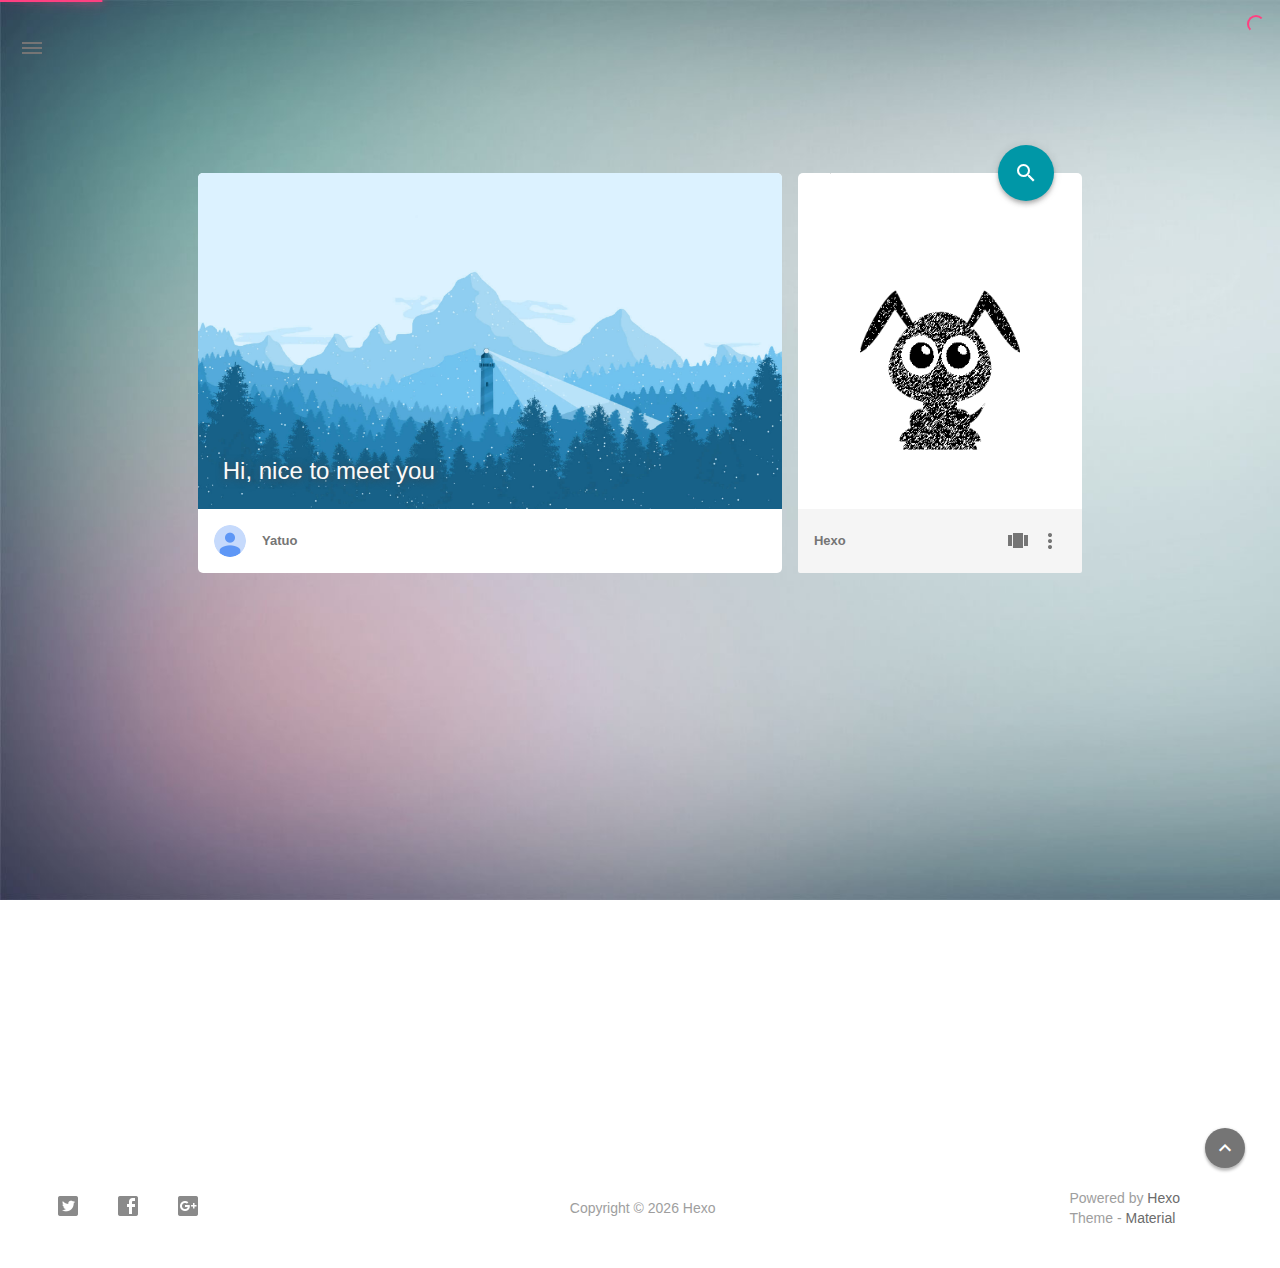
==== commit 0fc5ca07: "Site updated: 2016-12-08 16:23:15" ====
--- a/index.html
+++ b/index.html
@@ -47,7 +47,7 @@
         <link rel="stylesheet" href="/css/ie-blocker.css">
         
         
-            <script src="/js/ie-blocker.zhCN.js"></script>
+            <script src="/js/ie-blocker.en.js"></script>
         
     <![endif]-->
     
@@ -125,12 +125,7 @@
 
     <style>
         body{
-            background-color: #F5F5F5
-        }
-		
-		/* blog_info bottom background */
-        #scheme-Paradox .material-layout .something-else .mdl-card__supporting-text{
-            background-color: #fff;
+            background-image: url(/img/bg.png);
         }
     </style>
 
@@ -267,25 +262,25 @@
             
             
             
-                <a class="index_share-link" href="/ato.xml">
+                <a class="index_share-link" href="/atom.xml">
                     <li class="mdl-menu__item mdl-js-ripple-effect">
-                        文章 RSS
+                        Article RSS
                     </li>
                 </a>
             
             <a class="index_share-link" href="https://twitter.com/intent/tweet?text=Hexo&url=http://yoursite.com/&via=Yatuo" target="_blank">
                 <li class="mdl-menu__item mdl-js-ripple-effect">
-                    分享到 Twitter
+                    Share to Twitter
                 </li>
             </a>
             <a class="index_share-link" href="https://plus.google.com/share?url=http://yoursite.com/" target="_blank">
                 <li class="mdl-menu__item mdl-js-ripple-effect">
-                    分享到 Google+
+                    Share to Google+
                 </li>
             </a>
             <a class="index_share-link" href="http://service.weibo.com/share/share.php?appkey=&title=Hexo&url=http://yoursite.com/&pic=&searchPic=false&style=simple" target="_blank">
                 <li class="mdl-menu__item mdl-js-ripple-effect">
-                    分享到微博
+                    Share to Weibo
                 </li>
             </a>
         </ul>
@@ -317,7 +312,7 @@
         
         &nbsp;&nbsp;&nbsp;
         <span>
-            <a href="/2016/12/07/hello-world/" target="_self">继续阅读</a>
+            <a href="/2016/12/07/hello-world/" target="_self">Continue Reading</a>
         </span>
     </div>
     <!-- Post_entry Info-->
@@ -329,7 +324,7 @@
             </div>
             <div>
                 <strong>Yatuo</strong>
-                <span>12月 07, 2016</span>
+                <span>Dec 07, 2016</span>
             </div>
         </div>
         <div id="post_entry-right-info">
@@ -422,7 +417,7 @@
     <li id="sidebar-first-li">
         <a href="/" target="_self">
             <i class="material-icons sidebar-material-icons">home</i>
-             主页
+             Home
         </a>
     </li>
 
@@ -441,12 +436,12 @@
     <li class="dropdown">
         <a href="#" class="ripple-effect dropdown-toggle" data-toggle="dropdown">
             <i class="material-icons sidebar-material-icons">inbox</i>
-             归档
+             Archives
             <b class="caret"></b>
         </a>
         <ul class="dropdown-menu">
             <li>
-            <a class="sidebar_archives-link" href="/archives/2016/12/">十二月 2016<span class="sidebar_archives-count">1</span></a>
+            <a class="sidebar_archives-link" href="/archives/2016/12/">December 2016<span class="sidebar_archives-count">1</span></a>
         </li></ul>
     </li>
 
@@ -460,7 +455,7 @@
     <!-- Article Numebr  -->
     <li>
         <a href="/archives">
-             文章总数
+             Article Number
              <span class="sidebar-badge">1</span>
         </a>
     </li>
@@ -483,7 +478,7 @@
 <!-- Theme Material -->
 <a href="https://github.com/viosey/hexo-theme-material" class="sidebar-footer-text-a" target="_blank">
 	<div class="sidebar-text mdl-button mdl-js-button mdl-js-ripple-effect sidebar-footer-text-div" data-upgraded=",MaterialButton,MaterialRipple">
-		主题 - Material
+		Theme - Material
 		<span class="sidebar-badge badge-circle">i</span>
 	</div>
 </a>
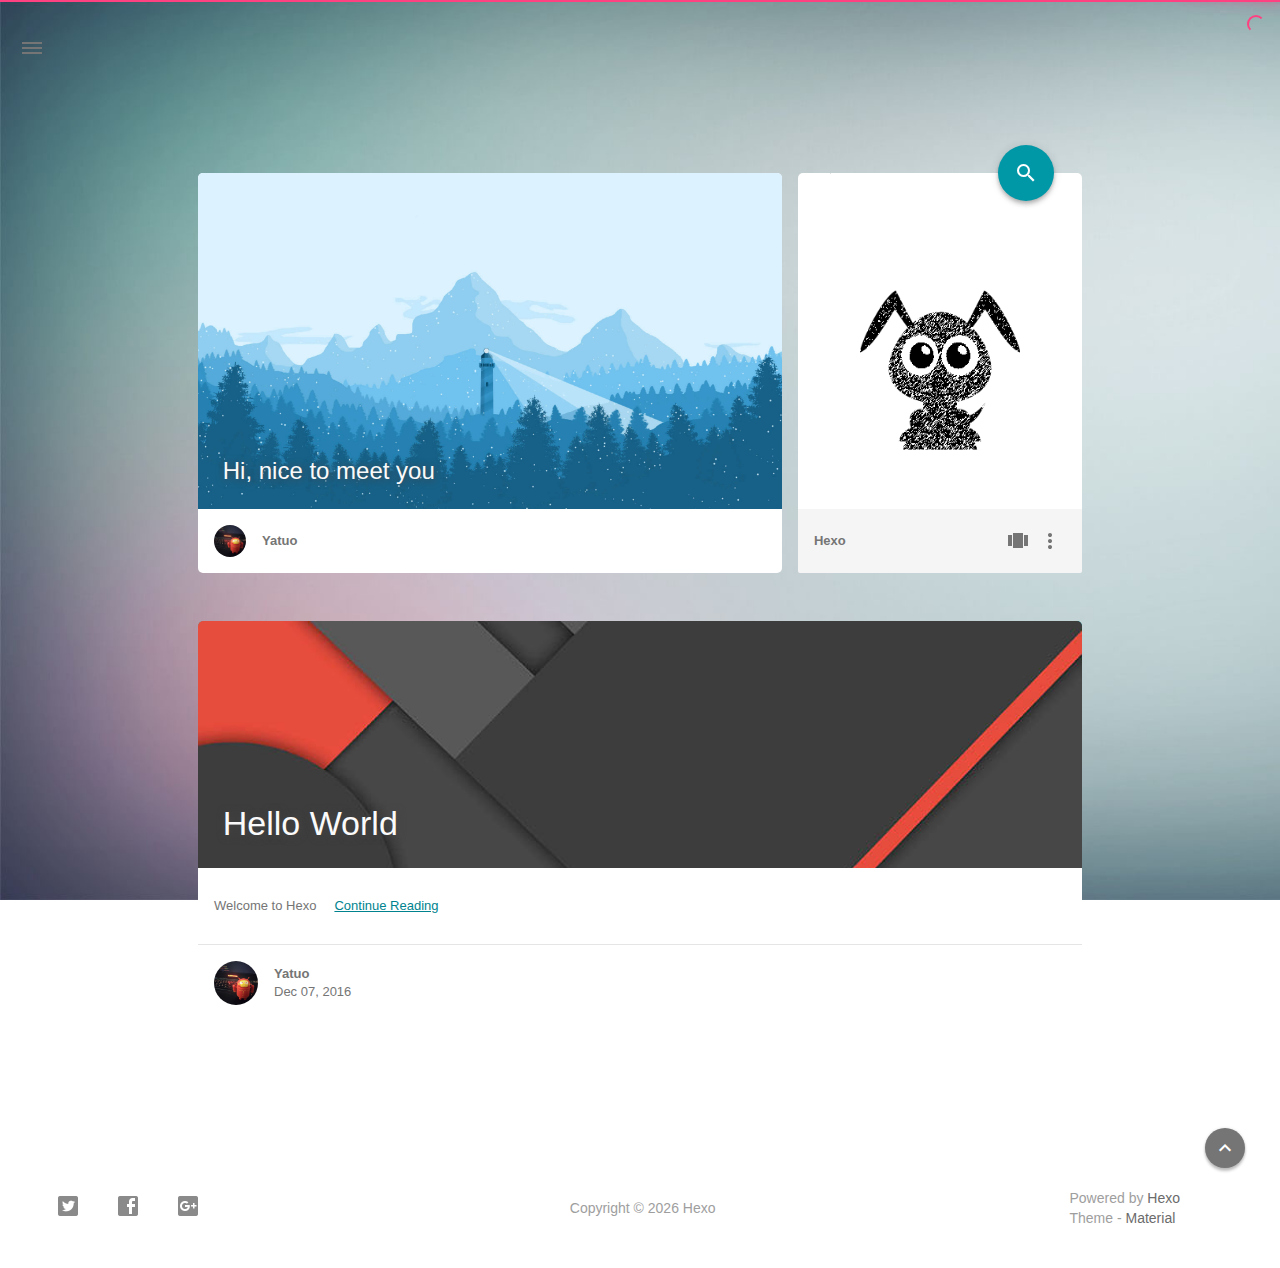
==== commit 94ac1d0a: "Site updated: 2016-12-08 16:51:20" ====
--- a/index.html
+++ b/index.html
@@ -204,7 +204,7 @@
     <div class="mdl-card__supporting-text meta mdl-color-text--grey-600">
         <!-- Author Avatar -->
         <div id="author-avatar">
-            <img src="/img/avatar.png" width="32px" height="32px" alt="avatar">
+            <img src="/img/myarc.jpg" width="32px" height="32px" alt="avatar">
         </div>
         <div>
             <strong>Yatuo</strong>
@@ -320,7 +320,7 @@
         <div id="post_entry-left-info" class="mdl-card__supporting-text meta mdl-color-text--grey-600">
             <!-- Author Avatar -->
             <div id="author-avatar">
-                <img src="/img/avatar.png" width="44px" height="44px" alt="Yatuo's avatar">
+                <img src="/img/myarc.jpg" width="44px" height="44px" alt="Yatuo's avatar">
             </div>
             <div>
                 <strong>Yatuo</strong>
@@ -387,7 +387,7 @@
 
     <!-- Sidebar Avatar -->
     <div class="sidebar-image">
-        <img src="/img/avatar.png" alt="Yatuo's avatar">
+        <img src="/img/myarc.jpg" alt="Yatuo's avatar">
     </div>
 
     <!-- Sidebar Email -->
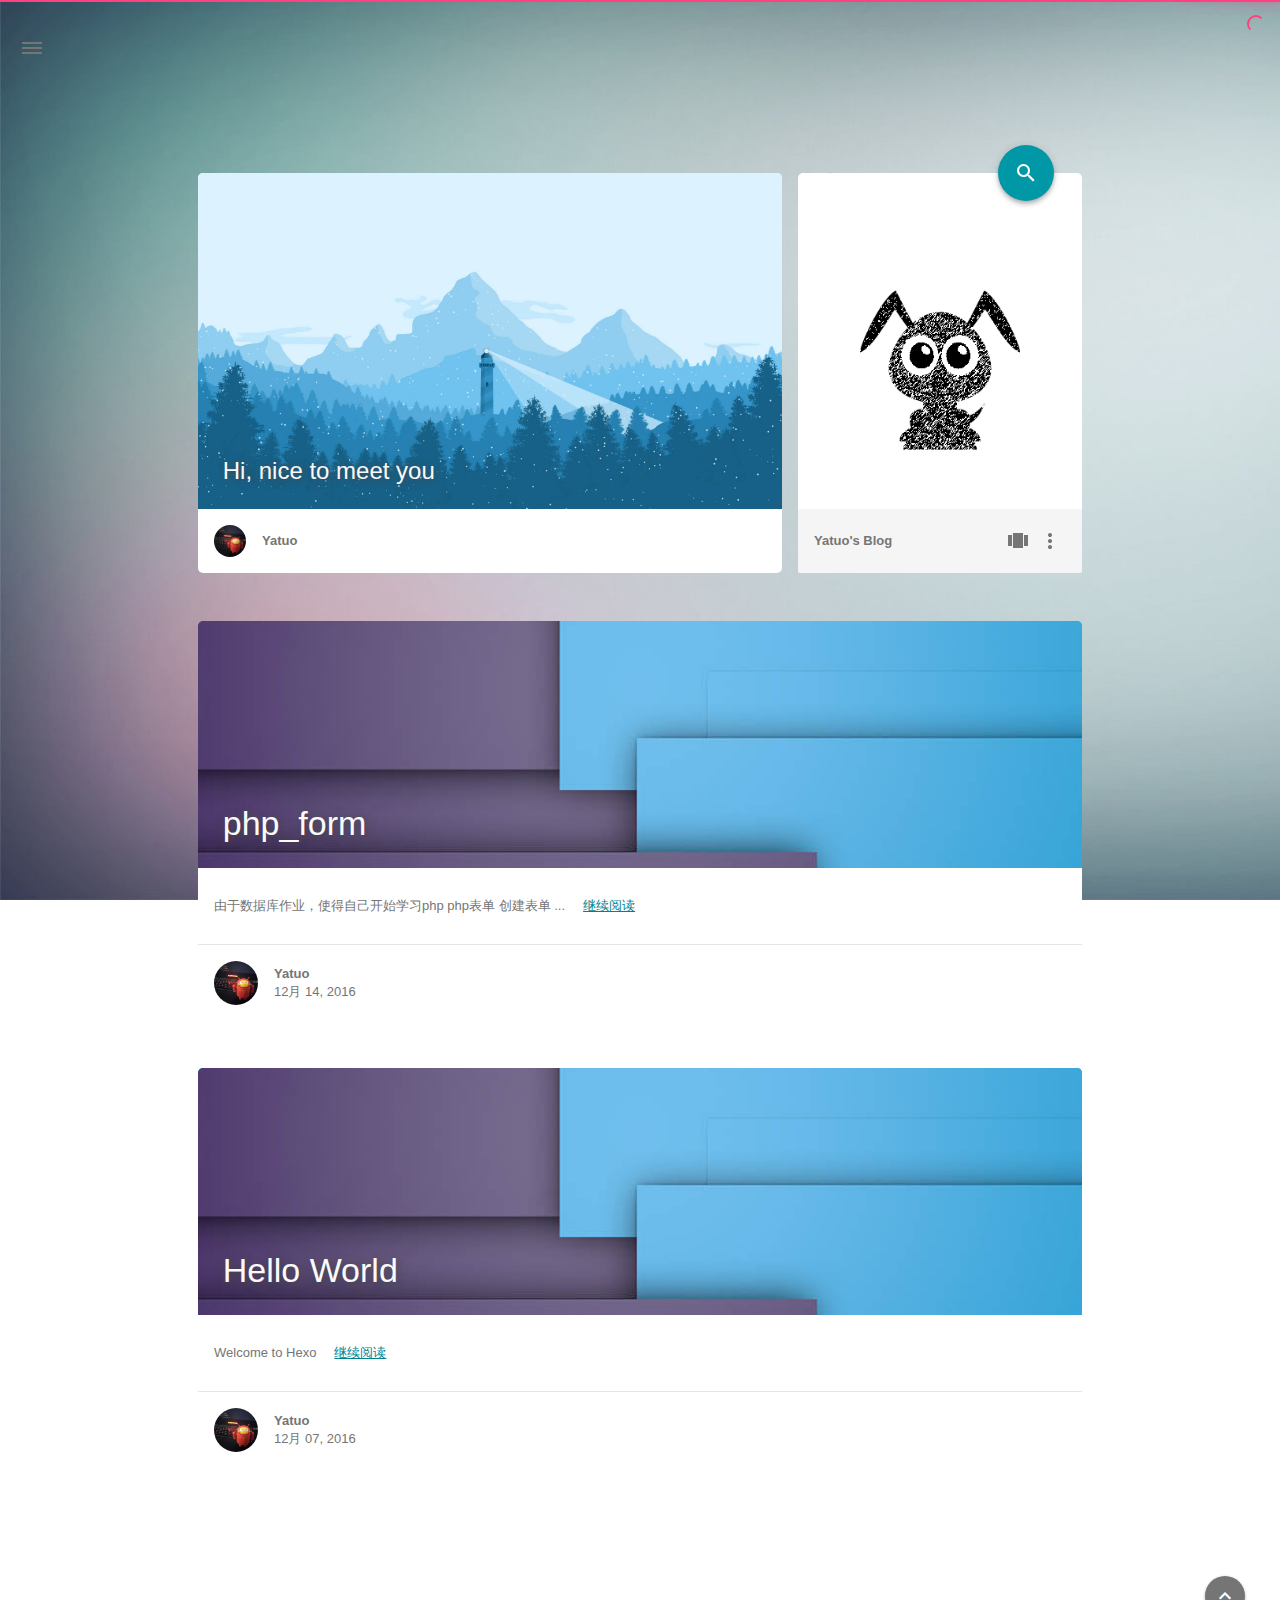
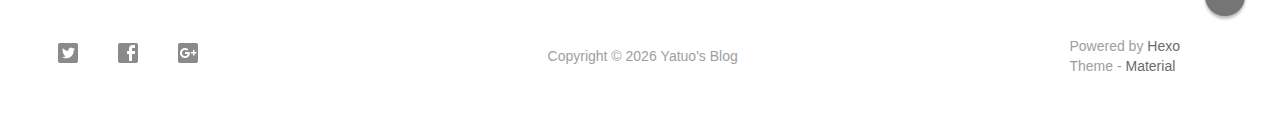
==== commit 54db2251: "Site updated: 2016-12-14 23:18:13" ====
--- a/index.html
+++ b/index.html
@@ -4,7 +4,7 @@
     <!-- Title -->
     
     <title>
-        Hexo
+        Yatuo&#39;s Blog
     </title>
     
     <!-- Favicons -->
@@ -35,19 +35,19 @@
     <!-- Add to homescreen for Safari on iOS -->
     <meta name="apple-mobile-web-app-capable" content="yes">
     <meta name="apple-mobile-web-app-status-bar-style" content="black">
-    <meta name="apple-mobile-web-app-title" content="Hexo">
+    <meta name="apple-mobile-web-app-title" content="Yatuo&#39;s Blog">
     
     <!-- The Open Graph protocol -->
     <meta property="og:url" content="http://yoursite.com">
     <meta property="og:type" content="blog">
-    <meta property="og:title" content="Hexo">
+    <meta property="og:title" content="Yatuo&#39;s Blog">
     <meta property="og:description" content="null">
     
      <!--[if lte IE 9]>
         <link rel="stylesheet" href="/css/ie-blocker.css">
         
         
-            <script src="/js/ie-blocker.en.js"></script>
+            <script src="/js/ie-blocker.zhCN.js"></script>
         
     <![endif]-->
     
@@ -240,7 +240,7 @@
     <div class="mdl-card__supporting-text meta meta--fill mdl-color-text--grey-600">
         <!-- Blog Title -->
         <div>
-            <strong>Hexo</strong>
+            <strong>Yatuo&#39;s Blog</strong>
         </div>
         <div class="section-spacer"></div>
         
@@ -264,23 +264,23 @@
             
                 <a class="index_share-link" href="/atom.xml">
                     <li class="mdl-menu__item mdl-js-ripple-effect">
-                        Article RSS
+                        文章 RSS
                     </li>
                 </a>
             
-            <a class="index_share-link" href="https://twitter.com/intent/tweet?text=Hexo&url=http://yoursite.com/&via=Yatuo" target="_blank">
+            <a class="index_share-link" href="https://twitter.com/intent/tweet?text=Yatuo&#39;s Blog&url=http://yoursite.com/&via=Yatuo" target="_blank">
                 <li class="mdl-menu__item mdl-js-ripple-effect">
-                    Share to Twitter
+                    分享到 Twitter
                 </li>
             </a>
             <a class="index_share-link" href="https://plus.google.com/share?url=http://yoursite.com/" target="_blank">
                 <li class="mdl-menu__item mdl-js-ripple-effect">
-                    Share to Google+
+                    分享到 Google+
                 </li>
             </a>
-            <a class="index_share-link" href="http://service.weibo.com/share/share.php?appkey=&title=Hexo&url=http://yoursite.com/&pic=&searchPic=false&style=simple" target="_blank">
+            <a class="index_share-link" href="http://service.weibo.com/share/share.php?appkey=&title=Yatuo&#39;s Blog&url=http://yoursite.com/&pic=&searchPic=false&style=simple" target="_blank">
                 <li class="mdl-menu__item mdl-js-ripple-effect">
-                    Share to Weibo
+                    分享到微博
                 </li>
             </a>
         </ul>
@@ -302,17 +302,20 @@
 	
 				
 		<!-- Post Title -->
-		<p class="article-headline-p"><a href="/2016/12/07/hello-world/">Hello World</a></p>
+		<p class="article-headline-p"><a href="/2016/12/14/php-form/">php_form</a></p>
 	</div>
 
     <!-- Post Excerpt -->
     <div class="mdl-color-text--grey-600 mdl-card__supporting-text post_entry-content">
         
-            Welcome to Hexo
+            由于数据库作业，使得自己开始学习php
+php表单
+创建表单
+...
         
         &nbsp;&nbsp;&nbsp;
         <span>
-            <a href="/2016/12/07/hello-world/" target="_self">Continue Reading</a>
+            <a href="/2016/12/14/php-form/" target="_self">继续阅读</a>
         </span>
     </div>
     <!-- Post_entry Info-->
@@ -324,7 +327,64 @@
             </div>
             <div>
                 <strong>Yatuo</strong>
-                <span>Dec 07, 2016</span>
+                <span>12月 14, 2016</span>
+            </div>
+        </div>
+        <div id="post_entry-right-info">
+            <!-- Category -->
+            <span class="post_entry-category">
+                
+            </span>
+            
+            
+            
+            <!-- Post Views -->
+            <span class="post_entry-views">
+                
+            </span>
+        </div>
+    </div>
+            
+</div>
+		
+		
+    
+		
+			<!-- Paradox Thumbnail -->
+        	<div class="post_entry-module mdl-card mdl-cell mdl-cell--12-col fade out">
+    
+    <!-- Post Thumbnail -->
+	
+		
+			<!-- Random Thumbnail -->
+			<div class="post_thumbnail-random mdl-card__media mdl-color-text--grey-50">
+		
+	
+				
+		<!-- Post Title -->
+		<p class="article-headline-p"><a href="/2016/12/07/hello-world/">Hello World</a></p>
+	</div>
+
+    <!-- Post Excerpt -->
+    <div class="mdl-color-text--grey-600 mdl-card__supporting-text post_entry-content">
+        
+            Welcome to Hexo
+        
+        &nbsp;&nbsp;&nbsp;
+        <span>
+            <a href="/2016/12/07/hello-world/" target="_self">继续阅读</a>
+        </span>
+    </div>
+    <!-- Post_entry Info-->
+    <div id="post_entry-info">
+        <div id="post_entry-left-info" class="mdl-card__supporting-text meta mdl-color-text--grey-600">
+            <!-- Author Avatar -->
+            <div id="author-avatar">
+                <img src="/img/myarc.jpg" width="44px" height="44px" alt="Yatuo's avatar">
+            </div>
+            <div>
+                <strong>Yatuo</strong>
+                <span>12月 07, 2016</span>
             </div>
         </div>
         <div id="post_entry-right-info">
@@ -417,7 +477,7 @@
     <li id="sidebar-first-li">
         <a href="/" target="_self">
             <i class="material-icons sidebar-material-icons">home</i>
-             Home
+             主页
         </a>
     </li>
 
@@ -436,12 +496,12 @@
     <li class="dropdown">
         <a href="#" class="ripple-effect dropdown-toggle" data-toggle="dropdown">
             <i class="material-icons sidebar-material-icons">inbox</i>
-             Archives
+             归档
             <b class="caret"></b>
         </a>
         <ul class="dropdown-menu">
             <li>
-            <a class="sidebar_archives-link" href="/archives/2016/12/">December 2016<span class="sidebar_archives-count">1</span></a>
+            <a class="sidebar_archives-link" href="/archives/2016/12/">十二月 2016<span class="sidebar_archives-count">2</span></a>
         </li></ul>
     </li>
 
@@ -455,8 +515,8 @@
     <!-- Article Numebr  -->
     <li>
         <a href="/archives">
-             Article Number
-             <span class="sidebar-badge">1</span>
+             文章总数
+             <span class="sidebar-badge">2</span>
         </a>
     </li>
 </ul>
@@ -478,7 +538,7 @@
 <!-- Theme Material -->
 <a href="https://github.com/viosey/hexo-theme-material" class="sidebar-footer-text-a" target="_blank">
 	<div class="sidebar-text mdl-button mdl-js-button mdl-js-ripple-effect sidebar-footer-text-div" data-upgraded=",MaterialButton,MaterialRipple">
-		Theme - Material
+		主题 - Material
 		<span class="sidebar-badge badge-circle">i</span>
 	</div>
 </a>
@@ -573,7 +633,7 @@
 </div>
 
 		<!--Copyright-->
-		<div id="copyright">Copyright&nbsp;©&nbsp;<script type="text/javascript">var fd = new Date();document.write(fd.getFullYear());</script>&nbsp;Hexo</div>
+		<div id="copyright">Copyright&nbsp;©&nbsp;<script type="text/javascript">var fd = new Date();document.write(fd.getFullYear());</script>&nbsp;Yatuo's Blog</div>
 
 		<!-- Paradox Footer Right Section -->
 
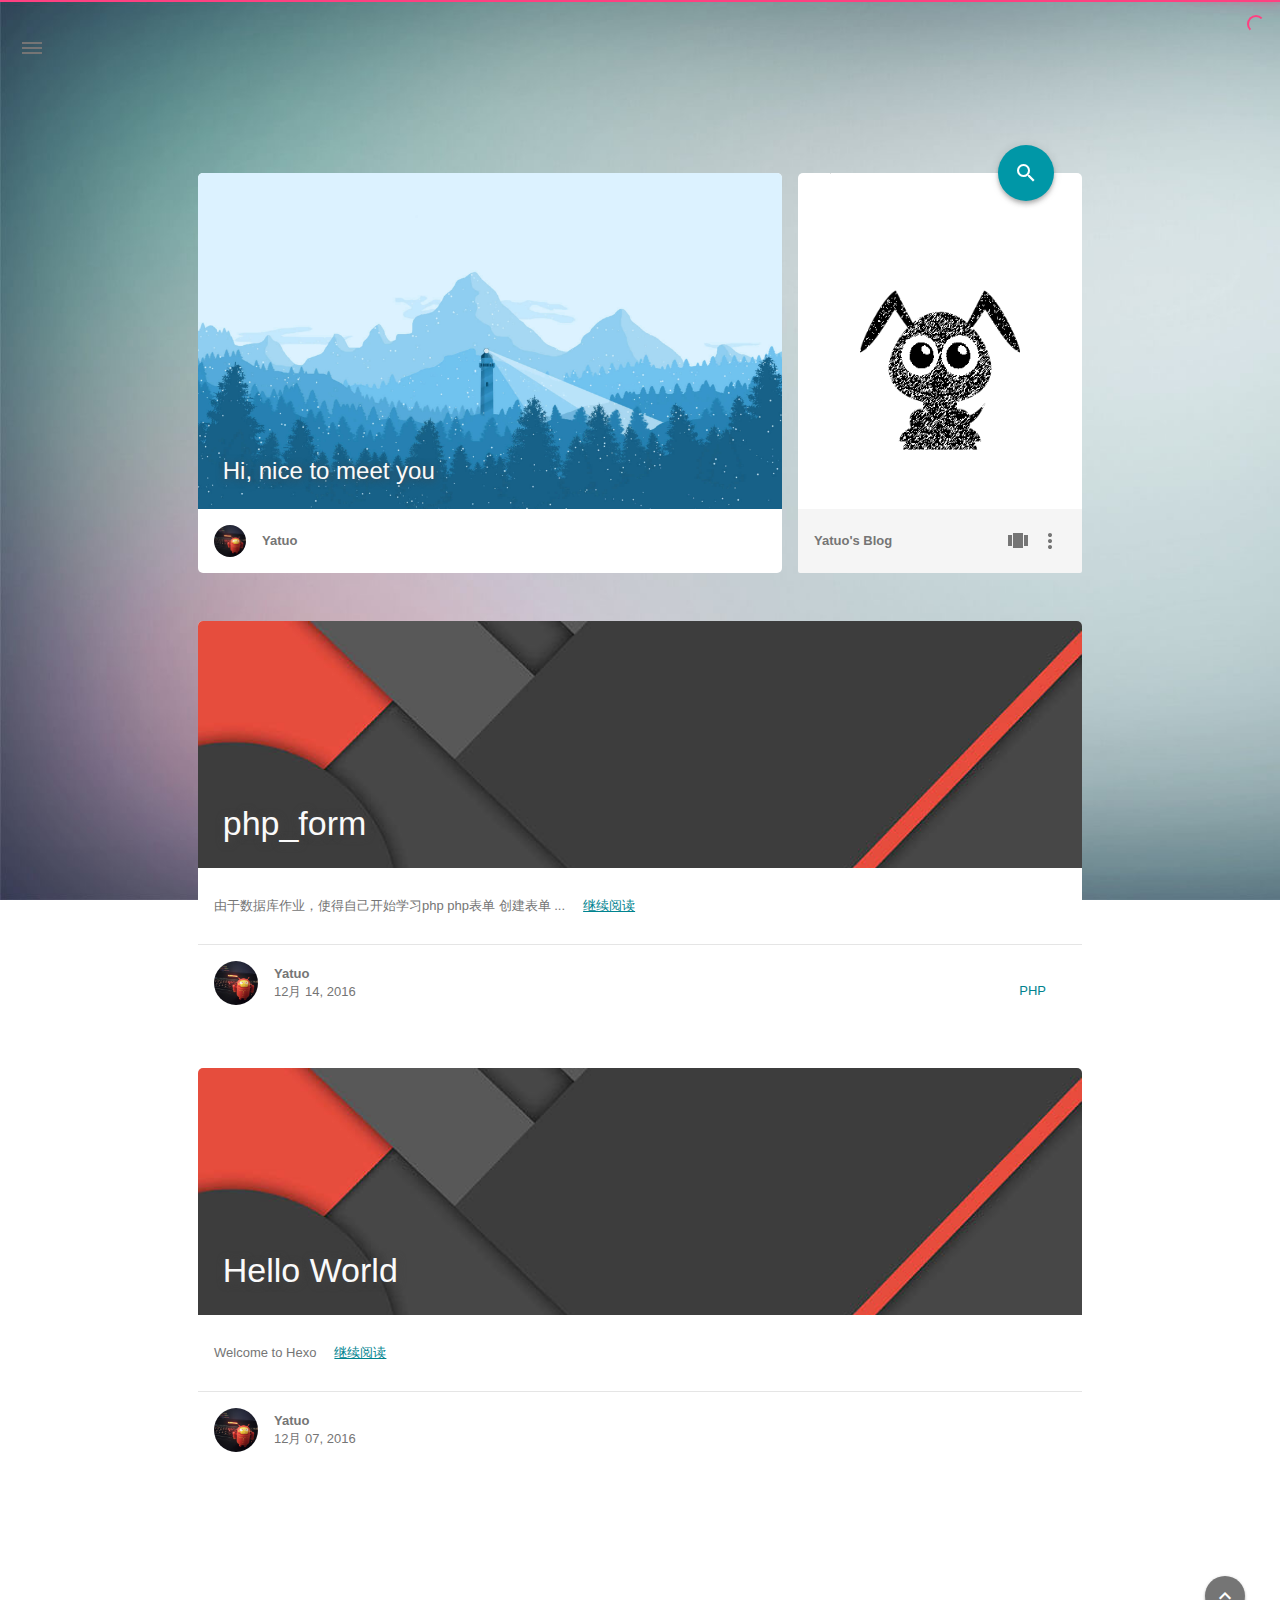
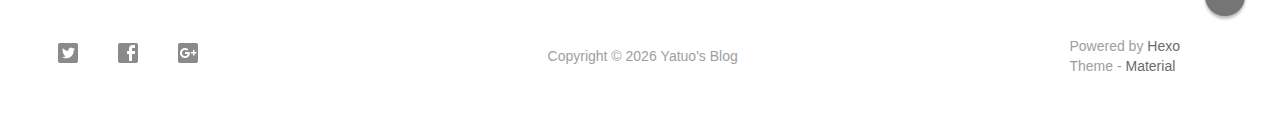
==== commit 173cb89b: "Site updated: 2016-12-15 12:54:55" ====
--- a/index.html
+++ b/index.html
@@ -189,6 +189,7 @@
 				
 				
                 <!-- Index Module -->
+
 <div class="material-index mdl-grid">
 	
 		<!-- Paradox Header -->
@@ -250,6 +251,18 @@
             <span class="visuallyhidden">Pages</span>
         </button>
         <ul class="mdl-menu mdl-js-menu mdl-menu--bottom-right" for="show-pages-button">
+            
+                <a class="index_share-link" href="/about" title="about">
+                    <l class="mdl-menu__item mdl-js-ripple-effect" i>
+                        about
+                    
+                </l></a>
+            
+                <a class="index_share-link" href="/categories/PHP" title="PHP">
+                    <l class="mdl-menu__item mdl-js-ripple-effect" i>
+                        PHP
+                    
+                </l></a>
             
         </ul>
         
@@ -287,6 +300,7 @@
     </div>
 </div>
 	
+    <div class="locate-thumbnail-symbol"></div>
     
     
 		
@@ -333,7 +347,7 @@
         <div id="post_entry-right-info">
             <!-- Category -->
             <span class="post_entry-category">
-                
+                <a class="post_category-link" href="/categories/PHP/">PHP</a>
             </span>
             
             
@@ -412,7 +426,7 @@
     
     var randomNum;
     
-    var locatePost = $(".something-else").next();
+    var locatePost = $(".locate-thumbnail-symbol").next();
     for(var i=0; i < 10; i++){
         
         randomNum = Math.floor(Math.random() * 5 + 1);
@@ -511,6 +525,18 @@
 
     <!-- Pages  -->
 	
+		<li>
+			<a href="/about" title="about">
+				about
+			</a>
+		</li>
+	
+		<li>
+			<a href="/categories/PHP" title="PHP">
+				PHP
+			</a>
+		</li>
+	
 
     <!-- Article Numebr  -->
     <li>
--- a/css/style.min.css
+++ b/css/style.min.css
@@ -1,4 +1,4 @@
-.mdl-menu__item,a{font-weight:300}body{margin:0;padding:0;top:0;right:0;bottom:0;left:0;z-index:-1;-webkit-background-size:cover;-moz-background-size:cover;-o-background-size:cover;background-size:cover;background-attachment:fixed;content:''}.fa,.material-icons{-moz-osx-font-smoothing:grayscale}.mdl-button{font-family:Roboto,"Helvetica Neue",Helvetica,"PingFang SC","Hiragino Sans GB","Microsoft YaHei","微软雅黑",Arial,sans-serif}#local-search-result{position:absolute;background-color:#fff;border-radius:2px;box-shadow:0 2px 5px 0 rgba(0,0,0,.16),0 2px 10px 0 rgba(0,0,0,.12);z-index:6;max-width:100%}#local-search-result ul{list-style:none;padding:0}#local-search-result ul li{padding:10px 20px;border-top:1px solid #dadada}#local-search-result ul li:first-child{border-top:none}#local-search-result ul li p{margin:0;max-height:50px;overflow:hidden}#local-search-result .search-keyword{font-style:normal;font-weight:700}#local-search-result ul li a{text-decoration:none}#local-search-result ul li .search-result{color:#333}.highlight tr{display:flex}#post-content .line{height:19px}#post-content.markdown-Material figure,#post-content.markdown-Plain figure{overflow:auto}#post-content.markdown-Material code{background-color:#EEE;border-radius:4px;padding:2px 5px}#post-content.markdown-Material pre code{background:0 0;border-radius:0;padding:0}#post-content.markdown-Material blockquote,#post-content.markdown-Material pre{word-break:break-all;word-wrap:break-word}#post-content.markdown-Material pre{font-size:13px;line-height:21px;margin:0;white-space:-moz-pre-wrap;white-space:-pre-wrap;white-space:-o-pre-wrap;max-width:100%;border:0 solid rgba(102,128,153,.075);border-left:2px solid #455A64;border-radius:0;padding:10px 16px;background:#607D8B;color:#FFF;min-width:100%;width:100%}#post-content.markdown-Material blockquote{white-space:-moz-pre-wrap;white-space:-pre-wrap;white-space:-o-pre-wrap;font-size:14px;line-height:0;padding:0;color:#777;border-left:.5em solid #ddd}#post-content.markdown-Material h1,#post-content.markdown-Material h2,#post-content.markdown-Material h3,#post-content.markdown-Material h4,#post-content.markdown-Material h5,#post-content.markdown-Material h6{background-color:#F6F6F6;line-height:1em;font-weight:400;display:block;width:100%;margin:1pc 0;padding:5px 0 5px 15px}#post-content.markdown-Material h1{z-index:0;font-size:2.8em;border-left:7px solid #009688}#post-content.markdown-Material h2{z-index:0;font-size:2.5em;border-left:6px solid #00BCD4}#post-content.markdown-Material h3{font-size:2.2em;border-left:5px solid #8BC34A}#post-content.markdown-Material h4{font-size:1.9em;border-left:4px solid #E91E63}#post-content.markdown-Material h5{font-size:1.6em;border-left:3px solid #9C27B0}#post-content.markdown-Material h6{font-size:1.3em;border-left:2px solid #CDDC39}@media screen and (max-width:480px){#post-content.markdown-Material h1{font-size:2em}#post-content.markdown-Material h2{font-size:1.85em}#post-content.markdown-Material h3{font-size:1.7em}#post-content.markdown-Material h4{font-size:1.55em}#post-content.markdown-Material h5{font-size:1.4em}#post-content.markdown-Material h6{font-size:1.25em}}#post-content.markdown-Material ul li{list-style-type:circle}#post-content.markdown-Material ol li{list-style-type:decimal}#post-content.markdown-Material hr{margin:2.4em 30px;border:1px solid #E9E9E6;border-width:2px 0 0}#post-content.markdown-Github figure{margin-left:0}#post-content.markdown-Github,#post-content.markdown-Github p{font-size:15px;line-height:1.7;overflow:hidden}#post-content.markdown-Github>:first-child{margin-top:0!important}#post-content.markdown-Github>:last-child{margin-bottom:0!important}#post-content.markdown-Github a.absent{color:#c00}#post-content.markdown-Github a.anchor{display:block;padding-left:30px;margin-left:-30px;cursor:pointer;position:absolute;top:0;left:0;bottom:0}#post-content.markdown-Github h1,#post-content.markdown-Github h2,#post-content.markdown-Github h3,#post-content.markdown-Github h4,#post-content.markdown-Github h5,#post-content.markdown-Github h6{margin:1em 0 15px;padding:0;font-weight:700;line-height:1.7;cursor:text;position:relative}#post-content.markdown-Github h1 .octicon-link,#post-content.markdown-Github h2 .octicon-link,#post-content.markdown-Github h3 .octicon-link,#post-content.markdown-Github h4 .octicon-link,#post-content.markdown-Github h5 .octicon-link,#post-content.markdown-Github h6 .octicon-link{display:none;color:#000}#post-content.markdown-Github h1:hover a.anchor .octicon-link,#post-content.markdown-Github h2:hover a.anchor .octicon-link,#post-content.markdown-Github h3:hover a.anchor .octicon-link,#post-content.markdown-Github h4:hover a.anchor .octicon-link,#post-content.markdown-Github h5:hover a.anchor .octicon-link,#post-content.markdown-Github h6:hover a.anchor .octicon-link,#post-content.markdown-Github li p.first{display:inline-block}#post-content.markdown-Github h1:hover a.anchor,#post-content.markdown-Github h2:hover a.anchor,#post-content.markdown-Github h3:hover a.anchor,#post-content.markdown-Github h4:hover a.anchor,#post-content.markdown-Github h5:hover a.anchor,#post-content.markdown-Github h6:hover a.anchor{text-decoration:none;line-height:1;padding-left:0;margin-left:-22px;top:15%}#post-content.markdown-Github h1 code,#post-content.markdown-Github h1 tt,#post-content.markdown-Github h2 code,#post-content.markdown-Github h2 tt,#post-content.markdown-Github h3 code,#post-content.markdown-Github h3 tt,#post-content.markdown-Github h4 code,#post-content.markdown-Github h4 tt,#post-content.markdown-Github h5 code,#post-content.markdown-Github h5 tt,#post-content.markdown-Github h6 code,#post-content.markdown-Github h6 tt{font-size:inherit}#post-content.markdown-Github h1{font-size:2.5em;border-bottom:1px solid #ddd}#post-content.markdown-Github h2{font-size:2em;border-bottom:1px solid #eee}#post-content.markdown-Github h3{font-size:1.5em}#post-content.markdown-Github h4{font-size:1.2em}#post-content.markdown-Github h5{font-size:1em}#post-content.markdown-Github h6{color:#777;font-size:1em}#post-content.markdown-Github blockquote,#post-content.markdown-Github dl,#post-content.markdown-Github ol,#post-content.markdown-Github p,#post-content.markdown-Github table,#post-content.markdown-Github ul{margin:15px 0}#post-content.markdown-Github hr{height:.25em;padding:0;margin:24px 0;background-color:#e7e7e7;border:0}#post-content.markdown-Github ol,#post-content.markdown-Github ul{padding-left:30px;font-size:15px;line-height:1.7;overflow:hidden}#post-content.markdown-Github ol.no-list,#post-content.markdown-Github ul.no-list{list-style-type:none;padding:0}#post-content.markdown-Github ol ol,#post-content.markdown-Github ol ul,#post-content.markdown-Github ul ol,#post-content.markdown-Github ul ul{margin-top:0;margin-bottom:0}#post-content.markdown-Github dl{padding:0}#post-content.markdown-Github dl dt{font-size:14px;font-weight:700;font-style:italic;padding:0;margin-top:15px}#post-content.markdown-Github dl dd{margin-bottom:15px;padding:0 15px}#post-content.markdown-Github blockquote{border-left:4px solid #DDD;padding:0 15px;color:#777;font-style:normal}#post-content.markdown-Github blockquote>:first-child{margin-top:0}#post-content.markdown-Github blockquote>:last-child{margin-bottom:0}#post-content.markdown-Github table{width:100%;overflow:auto;display:block;border-spacing:0;border-collapse:collapse}#post-content.markdown-Github table th{font-weight:700}#post-content.markdown-Github table td,#post-content.markdown-Github table th{padding:6px 13px;border:1px solid #ddd}#post-content.markdown-Github table tr{background-color:#fff}#post-content.markdown-Github table tr:nth-child(2n){background-color:#f8f8f8}#post-content.markdown-Github img{max-width:100%;-moz-box-sizing:border-box;box-sizing:border-box}#post-content.markdown-Github span.frame{display:block;overflow:hidden}#post-content.markdown-Github span.frame>span{border:1px solid #ddd;display:block;float:left;overflow:hidden;margin:13px 0 0;padding:7px;width:auto}#post-content.markdown-Github span.frame span img{display:block;float:left}#post-content.markdown-Github span.frame span span{clear:both;color:#333;display:block;padding:5px 0 0}#post-content.markdown-Github span.align-center{display:block;overflow:hidden;clear:both}#post-content.markdown-Github span.align-center>span{display:block;overflow:hidden;margin:13px auto 0;text-align:center}#post-content.markdown-Github span.align-center span img{margin:0 auto;text-align:center}#post-content.markdown-Github span.align-right{display:block;overflow:hidden;clear:both}#post-content.markdown-Github span.align-right>span{display:block;overflow:hidden;margin:13px 0 0;text-align:right}#post-content.markdown-Github span.align-right span img{margin:0;text-align:right}#post-content.markdown-Github span.float-left{display:block;margin-right:13px;overflow:hidden;float:left}#post-content.markdown-Github span.float-left span{margin:13px 0 0}#post-content.markdown-Github span.float-right{display:block;margin-left:13px;overflow:hidden;float:right}#post-content.markdown-Github span.float-right>span{display:block;overflow:hidden;margin:13px auto 0;text-align:right}#post-content.markdown-Github code,#post-content.markdown-Github tt{margin:0 2px;padding:0 5px;background-color:rgba(0,0,0,.04);border-radius:3px}#post-content.markdown-Github code{white-space:nowrap}#post-content.markdown-Github pre>code{margin:0;padding:0;white-space:pre;border:none;background:0 0}#post-content.markdown-Github .code,#post-content.markdown-Github .gutter{font-size:13px;line-height:19px;overflow:auto;padding:16px;border:none;display:block}#post-content.markdown-Github .code{border-top-right-radius:3px;border-bottom-right-radius:3px}#post-content.markdown-Github .gutter{border-top-left-radius:3px;border-bottom-left-radius:3px}#post-content.markdown-Github .code pre,#post-content.markdown-Github .gutter pre{margin:0;display:block}#post-content.markdown-Github pre code,#post-content.markdown-Github pre tt{margin:0;padding:0;background-color:transparent;border:none}#scheme-Paradox .index-top-block{margin-bottom:47.59px}@media screen and (max-width:480px){#scheme-Paradox .index-top-block{transition:1s;width:100%;margin:0;border-radius:0!important}#scheme-Paradox .material-layout .daily-pic{height:100%}#scheme-Paradox .material-layout .something-else{margin-bottom:30px}#scheme-Paradox .index-top-block-date{display:none}}@media screen and (min-width:481px) and (max-width:840px){#scheme-Paradox .index-top-block{min-height:200px!important;transition:1s;margin-bottom:47.59px}#scheme-Paradox .material-layout .daily-pic{width:calc(66.6666666667% - 16px)}#scheme-Paradox .material-layout .something-else{width:calc(33.3333333333% - 16px)}}#scheme-Paradox .index-top-block-slogan{font-size:24px;line-height:26px;font-weight:400;margin:0;text-shadow:1px 1px 8px #444}#scheme-Paradox .index-top-block-slogan a{text-decoration:none}#scheme-Paradox .material-layout .minilogo,#scheme-Paradox .social-btn{background-position:center;background-repeat:no-repeat}#scheme-Paradox .post_entry-module{margin-bottom:47.59px;margin-top:0}#scheme-Paradox .material-layout .material-index,#scheme-Paradox .material-layout .material-post{display:flex;margin:0 auto;padding:0;width:100%;max-width:900px;flex-shrink:0}#scheme-Paradox .material-layout .material-layout__content{position:relative;padding-top:165px;margin:0 auto;width:100%}#scheme-Paradox .material-layout .mdl-card{display:flex;min-height:400px;flex-direction:column;align-items:stretch;border-radius:5px}@media screen and (max-width:480px){#scheme-Paradox .material-layout .material-layout__content{padding-top:0}#scheme-Paradox .material-post .mdl-card{border-radius:0}}#scheme-Paradox .material-layout .mdl-card__title{padding:1pc;flex-grow:1}#scheme-Paradox .material-layout .mdl-card__media{display:flex;box-sizing:border-box;padding:24.72px;background-size:cover;cursor:pointer;flex-grow:1;flex-direction:row;align-items:flex-end}#scheme-Paradox .material-layout .mdl-card__media a,#scheme-Paradox .material-layout .mdl-card__title a{color:inherit}#scheme-Paradox .material-layout .mdl-card__supporting-text{display:inline;padding:20px 0 1pc;width:100%;min-height:4pc;align-items:center}#scheme-Paradox .material-layout .mdl-card__supporting-text strong{font-weight:700}#scheme-Paradox .material-layout .mdl-card__media~.mdl-card__supporting-text{min-height:4pc}@media screen and (max-width:480px){#scheme-Paradox .material-layout .mdl-card__supporting-text{padding-top:12px;padding-bottom:0}#scheme-Paradox .daily-pic .mdl-card__media~.mdl-card__supporting-text{display:none}}#scheme-Paradox .material-layout .mdl-card__supporting-text:not(:last-child){box-sizing:border-box;min-height:76px}#scheme-Paradox .material-layout .post_entry-module .mdl-card__media~.mdl-card__supporting-text{padding:29.03px 1pc 1pc}@media screen and (max-width:480px){#scheme-Paradox .material-layout .mdl-card__supporting-text:not(: last-child){min-height:70px}#scheme-Paradox .material-layout .post_entry-module .mdl-card__media~.mdl-card__supporting-text{padding:2pc 1pc}}#scheme-Paradox .material-layout .mdl-card__actions:first-child{margin-left:0}#scheme-Paradox .material-layout .meta{display:flex;box-sizing:border-box;padding:1pc;height:auto;flex-direction:row;align-items:center;justify-content:flex-start}#scheme-Paradox .material-layout .meta>.meta__favorites{margin:0 8px;font-weight:500;font-size:13px;flex-direction:row}#scheme-Paradox .material-layout .meta>.meta__favorites .material-icons{margin-left:9pt;font-size:2em;cursor:pointer}#scheme-Paradox .material-layout .mdl-card .meta.meta--fill{justify-content:space-between}#scheme-Paradox .material-layout .meta>:first-child{margin-right:1pc}#scheme-Paradox .material-layout .meta>*{display:flex;flex-direction:column}#scheme-Paradox .material-layout .something-else>button{position:absolute;top:0;right:28px;transform:translate(0,-28px)}#scheme-Paradox .material-layout .something-else .something-else-logo{display:flex;flex-direction:column;justify-content:center;align-items:center;border-top-right-radius:2px;border-top-left-radius:2px;font-size:13px;flex-grow:1;box-sizing:border-box;padding:24px;background-size:cover}@media screen and (max-width:480px){#scheme-Paradox .material-layout .something-else .something-else-logo{padding:0}}#scheme-Paradox .material-layout .something-else .something-else-logo img{margin-bottom:10px;width:10pc;height:10pc}#scheme-Paradox .material-layout .something-else .mdl-card__supporting-text{border-bottom-right-radius:2px;border-bottom-left-radius:2px;background-color:#f5f5f5}#scheme-Paradox .material-layout .material-index>.material-nav,#scheme-Paradox .material-layout .material-post>.material-nav{display:flex;margin:10px 15px;color:#fff;font-weight:500;flex-direction:row;justify-content:space-between;align-items:center}#scheme-Paradox .material-layout .material-index>.material-nav>.material-nav__button,#scheme-Paradox .material-layout .material-post>.material-nav>.material-nav__button{color:#fff;text-decoration:none}#scheme-Paradox .material-layout .material-index>.material-nav .mdl-button,#scheme-Paradox .material-layout .material-post>.material-nav .mdl-button{background-color:#fff;color:rgba(0,0,0,.54)}#scheme-Paradox .material-layout .material-index>.material-nav>.material-nav__button:first-child .mdl-butto,#scheme-Paradox .material-layout .material-post>.material-nav>.material-nav__button:first-child .mdl-button{margin-right:1pc}#scheme-Paradox .material-layout .material-index>.material-nav>.material-nav__button:last-child .mdl-button,#scheme-Paradox .material-layout .material-post>.material-nav>.material-nav__button:last-child .mdl-button{margin-left:1pc}#scheme-Paradox .page-number{display:none}#scheme-Paradox .material-nav .page-number.current{display:block;color:#666;text-align:center;margin:0 auto}#scheme-Paradox .material-layout .mdl-card>a{color:inherit;text-decoration:none;font-weight:inherit}#scheme-Paradox .material-layout .mdl-card h3{margin:0}#scheme-Paradox .material-layout .mdl-card h1 a,#scheme-Paradox .material-layout .mdl-card h2 a,#scheme-Paradox .material-layout .mdl-card h3 a,#scheme-Paradox .material-layout .mdl-card h4 a,#scheme-Paradox .material-layout .mdl-card h5 a,#scheme-Paradox .material-layout .mdl-card h6 a{text-decoration:none}#scheme-Paradox .material-layout .mdl-card h3.quote:after,#scheme-Paradox .material-layout .mdl-card h3.quote:before{display:block;margin-top:.5em;font-size:3em}#scheme-Paradox .material-layout .mdl-card h3.quote:before{content:'“'}#scheme-Paradox .material-layout .mdl-card h3.quote:after{content:'”'}#scheme-Paradox .material-post_container .custom-header{background-color:transparent}#scheme-Paradox .material-post_container .material-index>.mdl-card .mdl-card__media,#scheme-Paradox .material-post_container .material-post>.mdl-card .mdl-card__media{height:280px}#scheme-Paradox .material-post_container .meta+.mdl-card__supporting-text{display:block;border:0;flex-direction:column}#scheme-Paradox .material-post_container .comments{background-color:#eee;display:flex;box-sizing:border-box;padding:2pc;flex-direction:column;justify-content:flex-start;align-items:stretch;position:relative}#scheme-Paradox .material-post_container .comments>form{display:flex;margin-bottom:1pc;flex-diretion:row}#scheme-Paradox .material-post_container .comments>form .mdl-textfield{margin-right:1pc;color:#616161;flex-grow:1}#scheme-Paradox .material-post_container .comments>form .mdl-textfield input,#scheme-Paradox .material-post_container .comments>form .mdl-textfield textarea{resize:none}#scheme-Paradox .material-post_container .comments>form button{margin-top:20px;background-color:rgba(0,0,0,.24);color:#fff}#scheme-Paradox .material-post_container .comments .comment{flex-direction:column;align-items:stretch}#scheme-Paradox .material-post_container .comments .comment>.comment__header{display:flex;margin-bottom:1pc;flex-direction:row;align-items:center}#scheme-Paradox .material-post_container .comments .comment>.comment__header>.comment__author{display:flex;flex-grow:1;flex-direction:column}#scheme-Paradox .material-post_container .comments .comment>.comment__text{line-height:1.5em}#scheme-Paradox .material-post_container .comments .comment>.comment__actions{display:flex;font-size:.8em;flex-direction:row;justify-content:flex-start;align-items:center;padding-left:64px}#scheme-Paradox .material-post_container .comments .comment>.comment__actions button{margin-right:1pc;color:rgba(0,0,0,.24)}#scheme-Paradox .material-post_container .comments .comment>.comment__answers{padding-top:2pc;padding-left:3pc}#scheme-Paradox #post-toc-trigger-btn{position:fixed;top:5pc;left:1pc;z-index:8;color:#fff;border-radius:50%}@media screen and (max-width:480px){#scheme-Paradox #post-toc-trigger-btn{display:none}}#scheme-Paradox .material-layout .section-spacer{flex-grow:1}#scheme-Paradox .material-layout .something-else{z-index:7;overflow:visible}#scheme-Paradox .material-layout .amazing .mdl-card__title{background-color:#263238}#scheme-Paradox .material-layout .minilogo{width:44px;height:44px;border-radius:22px;background-color:#f5f5f5;background-image:url(../img/avatar.png);background-size:50%}#scheme-Paradox .mdl-grid{display:flex!important}#scheme-Paradox .social-btn{margin:0 1pc;width:24px;height:24px;border-radius:2px;background-color:transparent;background-size:contain;opacity:.46;cursor:pointer}#scheme-Paradox .social-btn__share{background:0 0;color:rgba(0,0,0,.54)}#scheme-Paradox .mdl-mini-footer{box-sizing:border-box;margin-top:5pc;padding:40px;height:120px;background-color:#fff;align-items:center}@media screen and (max-width:840px){#scheme-Paradox .material-layout .mdl-mini-footer{padding:30px 0 20px;height:200px}}#scheme-Paradox .post_entry-content img{width:98%}#scheme-Paradox #post-content{max-width:90%;margin:1pc auto;padding-top:0}#scheme-Paradox #post-content img{max-width:100%}#scheme-Paradox .page-navigator{display:inline-block;margin:20px 0;padding-left:0;border-radius:4px}#scheme-Paradox .page-navigator li.current{background:#323c3f;color:#fff}#scheme-Paradox .page-navigator>li{display:inline}#scheme-Paradox .page-navigator>li:first-child>a,#scheme-Paradox .page-navigator>li:first-child>span{margin-left:0}#scheme-Paradox .page-navigator>.current>a,#scheme-Paradox .page-navigator>.current>a:focus,#scheme-Paradox .page-navigator>.current>a:hover,#scheme-Paradox .page-navigator>.current>span,#scheme-Paradox .page-navigator>.current>span:focus,#scheme-Paradox .page-navigator>.current>span:hover{z-index:2;color:#fff;cursor:default}#scheme-Paradox .page-navigator>li>a,#scheme-Paradox .page-navigator>li>span{height:32px;width:32px;line-height:32px;color:#ff4081;position:relative;float:left;margin-right:5px;margin-left:5px;text-decoration:none;text-align:center}#scheme-Paradox .footer-develop-a{color:#9e9e9e;text-decoration:none;font-weight:400}#scheme-Paradox .footer-develop-a:hover{color:#0097a7;text-decoration:underline!important}#scheme-Paradox #post_entry-info{border-top:1px solid rgba(0,0,0,.1)}#scheme-Paradox #post_entry-left-info{float:left;width:50%}#scheme-Paradox #post_entry-right-info{float:right;font-size:13px;font-weight:400;padding:1pc;margin-top:20px;margin-right:20px}@media screen and (max-width:480px){#scheme-Paradox #post_entry-left-info{padding:1pc 4%}#scheme-Paradox #post_entry-right-info{margin-top:0;margin-right:0;width:50%;padding:1pc 2%;text-align:right;top:21px}}#scheme-Paradox #post_entry-right-info a{text-decoration:none;font-weight:400}#scheme-Paradox #copyright{margin-left:auto;margin-right:auto;text-align:center}@media screen and (min-width:481px) and (max-width:840px){#scheme-Paradox #copyright{padding:20px 0}}#scheme-Paradox .article-headline-p a{font-weight:400}#scheme-Paradox .article-headline-p a,#scheme-Paradox .article-headline-p-nopic a,#scheme-Paradox .article-headline-p-top a,#scheme-Paradox .index_category-link,#scheme-Paradox .index_share-link,#scheme-Paradox .material-nav a,#scheme-Paradox .post_share-link,#scheme-Paradox .post_tag-link,#scheme-Paradox .sidebar .sidebar-brand,#scheme-Paradox .sidebar-footer-text-a{text-decoration:none}#scheme-Paradox .index_category-link,#scheme-Paradox .post_tag-link{padding:15px}#scheme-Paradox .mdl-mini-footer--right-section{margin-right:60px}@media screen and (max-width:480px){#scheme-Paradox .mdl-mini-footer--right-section{margin-right:0}}#scheme-Paradox .mdl-mini-footer--right-section a{color:#6b6b6b}#scheme-Paradox #author-avatar,#scheme-Paradox #comment__avatar{margin-right:1pc;border-radius:50%;overflow:hidden}#scheme-Paradox .mdl-mini-footer--social-btn{outline-style:none}#scheme-Paradox .material-nav{font-weight:300!important}#scheme-Paradox .material-nav a{font-weight:400}#scheme-Paradox .login-form-group{width:33%;float:left;color:#8A8A8A}#scheme-Paradox .login-input-info{font-size:14px!important}#scheme-Paradox .comment__text{font-weight:400!important;font-size:13px!important;padding-left:64px}#scheme-Paradox .comment__text p{margin-bottom:6px}#scheme-Paradox .comments__closed{color:#8A8A8A!important}#scheme-Paradox .comment-list{padding-left:0}#scheme-Paradox .comment__author{font-size:13px;font-weight:400!important}#scheme-Paradox #comment__avatar{float:left}#scheme-Paradox #comment-input-div{width:94%;line-height:15px}#scheme-Paradox #comment{color:#616161;font-size:14px;resize:inherit}#scheme-Paradox #comment-button{margin-left:10px;margin-top:-20px;background-color:rgba(0,0,0,.24);color:#FFF}#scheme-Paradox #article-functions-like-button{overflow:visible}#scheme-Paradox #article-functions-like-button:hover{color:red}@media screen and (max-width:480px){#scheme-Paradox .material-post_container .mdl-card,#scheme-Paradox .page-module .mdl-card{margin:0;width:100%}}#scheme-Paradox .post-likes-num{font-size:13px;position:relative;top:8px;left:-20px}@media screen and (max-width:850px){#scheme-Paradox #comment-input-div{width:93%}}@media screen and (max-width:742px){#scheme-Paradox #comment-input-div{width:92%}}@media screen and (max-width:660px){#comment-input-div{width:90%}}@media screen and (max-width:550px){#scheme-Paradox #comment-input-div{width:80%}}@media screen and (max-width:480px){#scheme-Paradox .footer-develop-div{float:left;width:100%;margin-right:10px}}@media screen and (max-width:840px){.mdl-mini-footer--right-section{margin-left:auto;margin-right:auto;text-align:center;width:100%}}#scheme-Paradox .article-headline-p{font-size:34px;line-height:40px;font-weight:400;margin:0;text-shadow:1px 1px 8px #444}@media screen and (max-width:840px){#scheme-Paradox .article-headline-p{font-size:22px}}#scheme-Paradox .article-headline-p-top{padding:10px 0;font-size:26px;line-height:26px;font-weight:400;margin:0}#scheme-Paradox .article-headline-p-nopic{font-size:34px;line-height:40px;font-weight:400;margin:0}#scheme-Paradox .more{margin-left:1pc}#scheme-Paradox #top{width:0;height:0;position:absolute;top:0}#scheme-Paradox #search-label{right:28px;bottom:39px;z-index:7}#scheme-Paradox #search-form{bottom:46px}#scheme-Paradox #search-form-label{left:1px}#scheme-Paradox #search-form-label:after{background-color:#ff4081;width:100%}#scheme-Paradox .mdl-badge[data-badge]:after{width:20px;height:20px;font-weight:400}#scheme-Paradox .mdl-button .mdl-badge[data-badge]:after{top:-12px;right:-10px}@media screen and (max-width:480px){#scheme-Paradox #search-form{margin-left:0}}@media screen and (max-width:840px){#scheme-Paradox .mdl-mini-footer--left-section{width:100%;text-align:center}}#scheme-Isolation .mdl-grid{padding:0}#scheme-Isolation .mdl-cell{margin:0}#scheme-Isolation .material-layout{width:100%;margin-right:auto;margin-left:auto;max-width:339px;padding-right:8px;padding-left:8px}#scheme-Isolation #main{float:left;width:100%;padding-top:12px;padding-bottom:24px}#scheme-Isolation .post_entry-module{margin-bottom:24px;width:100%;border-radius:5px;box-shadow:0 1px 1px 0 rgba(0,0,0,.1);-webkit-box-shadow:0 1px 1px 0 rgba(0,0,0,.1)}@media screen and (min-width:386px){#scheme-Isolation .material-layout{max-width:548px;padding-right:24px;padding-left:24px}#scheme-Isolation .post_entry-module{margin-bottom:28px}}@media screen and (min-width:579px){#scheme-Isolation .material-layout{max-width:722px;padding-right:32px;padding-left:32px}#scheme-Isolation #main{padding-top:16px;padding-bottom:32px}#scheme-Isolation .post_entry-module{margin-bottom:36px}}@media screen and (min-width:769px){#scheme-Isolation .material-layout{max-width:894px;padding-right:48px;padding-left:48px}#scheme-Isolation #main{padding-top:24px;padding-bottom:48px}#scheme-Isolation .post_entry-module{margin-bottom:52px}}@media screen and (min-width:1183px){#scheme-Isolation .material-layout{max-width:1328px;padding-right:80px;padding-left:80px}#scheme-Isolation #main{padding-top:80px;padding-bottom:80px;padding-left:368px}#scheme-Isolation .post_entry-module{margin-bottom:82px}}#scheme-Isolation .post_thumbnail-custom img{width:100%;vertical-align:middle;height:auto}#scheme-Isolation .post-header_info.with-thumbnail,#scheme-Isolation .post_entry-header_info.with-thumbnail{position:absolute;padding:40px;width:100%;cursor:default;color:#ebebeb}#scheme-Isolation .post-header_info.without-thumbnail,#scheme-Isolation .post_entry-header_info.without-thumbnail{padding:40px 40px 0;width:100%;cursor:default}#scheme-Isolation .post-header_info .avatar-img,#scheme-Isolation .post_entry-header_info .avatar-img{width:34px;height:34px;margin-right:8px;border:1px solid #d6d6d6;border-radius:50%}#scheme-Isolation .post_entry-content,#scheme-Isolation .post_entry-footer,#scheme-Isolation .post_entry-footer-info{width:100%}#scheme-Isolation .post-header_info .name-span,#scheme-Isolation .post_entry-header_info .name-span{letter-spacing:2px;line-height:16px;font-size:13px;font-weight:300;text-transform:uppercase}#scheme-Isolation .post_entry-title,#scheme-Isolation p.post-title{font-size:24px;line-height:40px;margin-top:-7px;margin-bottom:9px}@media screen and (min-width:579px){#scheme-Isolation .post_entry-content{padding:32px}#scheme-Isolation .post_entry-title,#scheme-Isolation p.post-title{font-size:28px;line-height:48px;margin-top:-8px;margin-bottom:24px}}@media screen and (min-width:769px){#scheme-Isolation .post_entry-content{padding:48px}#scheme-Isolation .post_entry-title,#scheme-Isolation p.post-title{margin-bottom:40px}}@media screen and (min-width:1183px){#scheme-Isolation .post_entry-content{padding:40px}#scheme-Isolation .post_entry-title,#scheme-Isolation p.post-title{font-size:32px;line-height:56px;margin-top:-10px;margin-bottom:30px}}#scheme-Isolation .post_entry-excerpt{margin-top:0;margin-bottom:16px;font-size:16px;line-height:24px;font-weight:300}@media screen and (min-width:579px){#scheme-Isolation .post_entry-excerpt{margin-bottom:24px}}#scheme-Isolation .post_entry-title a{text-decoration:none;color:#333}#scheme-Isolation .post_entry-tags-list{padding:0;margin:0}#scheme-Isolation .post_entry-tags-list-item{list-style:none;float:left;font-size:11px;border:1px solid #c2c2c2;letter-spacing:1px;border-radius:3px;padding-right:6px;padding-left:8px;margin-top:8px;margin-right:8px;text-align:center;-webkit-appearance:none}#scheme-Isolation .post_entry-tags-list-item a{text-decoration:none;color:#adadad}#scheme-Isolation .post_entry-footer-border{width:100%;border-top:1px solid #ebebeb}@media screen and (min-width:386px){#scheme-Isolation .post_entry-tags-list{margin-top:0}#scheme-Isolation .post_entry-footer{padding:0 24px 24px}#scheme-Isolation .post_entry-footer-border{height:24px}}@media screen and (min-width:579px){#scheme-Isolation .post_entry-footer{padding:0 32px 32px}#scheme-Isolation .post_entry-footer-border{height:32px}}@media screen and (min-width:769px){#scheme-Isolation .post_entry-tags-list{margin-top:16px}#scheme-Isolation .post_entry-footer{padding:0 48px 48px}#scheme-Isolation .post_entry-footer-border{height:48px}}@media screen and (min-width:1183px){#scheme-Isolation .post_entry-tags-list{margin-top:8px}#scheme-Isolation .post_entry-footer{padding:0 40px 40px}#scheme-Isolation .post_entry-footer-border{height:40px}}#scheme-Isolation .post_entry-footer-info{color:#c2c2c2;font-size:14px}#scheme-Isolation .post_entry-footer-date{float:left}#scheme-Isolation .post_entry-footer-comment{float:right}#scheme-Isolation .header{position:fixed;z-index:1;padding-top:24px;padding-bottom:12px;text-align:center}@media screen and (max-width:1183px){#scheme-Isolation .header{position:relative}}#scheme-Isolation .header a{text-decoration:none}@media screen and (min-width:579px){#scheme-Isolation .header{padding-top:32px;padding-bottom:16px}}@media screen and (min-width:769px){#scheme-Isolation .header{padding:48px 48px 24px}}#scheme-Isolation .header-copyright{color:#a5b1b6;display:none}@media screen and (min-width:1183px){#scheme-Isolation .header{width:328px;margin-right:-328px;text-align:left;padding:114px 40px 40px 0}#scheme-Isolation .header-copyright{display:block;position:absolute;font-size:12px;letter-spacing:1px;line-height:20px;margin:0;bottom:-50px}}#scheme-Isolation .header-item{float:left;clear:both;margin-right:auto;margin-left:auto;width:auto}#scheme-Isolation .header-title{border-bottom:1px solid #c7ced1;font-size:24px;line-height:36px;padding-bottom:16px;margin-bottom:16px}@media screen and (min-width:579px){#scheme-Isolation .header-title{font-size:24px;line-height:40px;padding-bottom:24px;margin-bottom:24px}}#scheme-Isolation .header-title a{color:#252b2d}#scheme-Isolation .mdl-mini-footer{padding:0}#scheme-Isolation .header-slogan{color:#5c6a70;margin-bottom:16px}@media screen and (min-width:579px){#scheme-Isolation .header-slogan{margin-bottom:24px}}#scheme-Isolation .header-nav{margin-bottom:16px}@media screen and (min-width:579px){#scheme-Isolation .header-nav{margin-bottom:24px}}#scheme-Isolation .header-nav span{float:left;width:auto;line-height:24px;text-transform:uppercase;letter-spacing:1px}@media screen and (min-width:1183px){#scheme-Isolation .header-nav span{clear:both}#scheme-Isolation .header-nav-item:first-child{padding-top:24px;border-top:1px solid #c7ced1}}#scheme-Isolation .header-sns_list{margin-top:24px}@media screen and (max-width:1183px){#scheme-Isolation .header-nav,#scheme-Isolation .header-sns_list{padding-top:24px;border-top:1px solid #c7ced1}#scheme-Isolation .header-item{position:relative;left:50%;transform:translateX(-50%)}#scheme-Isolation .header-nav span{margin-right:8px;margin-left:8px}#scheme-Isolation .header-nav span:first-child{margin-left:0}#scheme-Isolation .header-nav span:last-child{margin-right:0}#scheme-Isolation .header-sns_list{margin-top:0;margin-bottom:16px}}#scheme-Isolation .header-sns_list a{padding:0 8px;margin:0 8px}#scheme-Isolation .header-sns_list a:first-child{padding-left:0;margin-left:0}@media screen and (min-width:1183px){#scheme-Isolation .header-sns_list a:first-child{padding-left:0;margin-left:0;padding-top:24px;border-top:1px solid #c7ced1}}#scheme-Isolation .material-layout .material-index>.material-nav,#scheme-Isolation .material-layout .material-post>.material-nav{display:flex;margin:10px 15px;color:#fff;font-weight:500;flex-direction:row;justify-content:space-between;align-items:center}#scheme-Isolation .page-number{display:none}#scheme-Isolation .material-nav .page-number.current{display:block;color:#666;text-align:center;margin:0 auto}#scheme-Isolation .material-layout .material-index>.material-nav .mdl-button,#scheme-Isolation .material-layout .material-post>.material-nav .mdl-button{background-color:#fff;color:rgba(0,0,0,.54)}#scheme-Isolation #post-content{width:100%}#scheme-Isolation .material-post .mdl-card{width:100%;border-radius:5px}#scheme-Isolation .material-nav a{text-decoration:none}#scheme-Isolation .post-content_wrapper{width:100%;margin:0 auto;max-width:275px}@media screen and (min-width:386px){#scheme-Isolation #post-content{padding:24px}#scheme-Isolation .post-content_wrapper{max-width:436px}}@media screen and (min-width:579px){#scheme-Isolation #post-content{padding:32px}#scheme-Isolation .post-content_wrapper{max-width:530px}}@media screen and (min-width:769px){#scheme-Isolation #post-content{padding:48px}#scheme-Isolation .post-content_wrapper{max-width:606px}}@media screen and (min-width:1183px){#scheme-Isolation #post-content{padding:40px}#scheme-Isolation .post-content_wrapper{max-width:640px}}.st-default-search-input,.st-ui-search-input{border:0!important;padding-top:0!important;background:0 0!important}.md{line-height:inherit;vertical-align:bottom}.headline,.subhead{font-weight:300;line-height:1.1;color:#212121;text-transform:inherit;letter-spacing:inherit}.sidebar .sidebar-toggle:after,.sidebar:after{clear:both}*,:after,:before{-webkit-box-sizing:border-box;-moz-box-sizing:border-box;box-sizing:border-box}.sidebar-material-icons{margin-right:2pc;width:24px;height:24px;top:15%;position:relative}.sidebar-indent-left1pc-element{margin-left:1pc}.sidebar-overlay{visibility:hidden;position:fixed;top:0;left:0;right:0;bottom:0;opacity:0;background:#000;z-index:9;-webkit-transition:visibility 0 linear .4s,opacity .4s cubic-bezier(.4,0,.2,1);-moz-transition:visibility 0 linear .4s,opacity .4s cubic-bezier(.4,0,.2,1);transition:visibility 0 linear .4s,opacity .4s cubic-bezier(.4,0,.2,1);-webkit-transform:translateZ(0);-moz-transform:translateZ(0);-ms-transform:translateZ(0);-o-transform:translateZ(0);transform:translateZ(0)}.sidebar-overlay.active{opacity:.5;visibility:visible;-webkit-transition-delay:0;-moz-transition-delay:0;transition-delay:0}.top-bar{height:25px}.headline{font-size:24px}.subhead{font-size:16px}.caret{display:inline-block;width:0;height:0;margin-left:2px;vertical-align:middle;border-top:4px solid;border-right:4px solid transparent;border-left:4px solid transparent}.dropdown-menu{display:none}.sidebar{vertical-align:top;position:relative;display:block;min-height:100%;overflow-y:auto;overflow-x:hidden;border:none;-webkit-transition:all .5s cubic-bezier(.55,0,.1,1);-o-transition:all .5s cubic-bezier(.55,0,.1,1);transition:all .5s cubic-bezier(.55,0,.1,1)}.sidebar .sidebar-toggle:after,.sidebar .sidebar-toggle:before,.sidebar:after,.sidebar:before{content:" ";display:table}#sidebar{z-index:10}#sidebar-first-li a{margin-top:8px}.sidebar-footer-text-div{text-align:left;text-transform:none}.sidebar::-webkit-scrollbar-track{border-radius:2px}.sidebar::-webkit-scrollbar{width:5px;background-color:#F7F7F7}.sidebar::-webkit-scrollbar-thumb{border-radius:10px;-webkit-box-shadow:inset 0 0 6px rgba(0,0,0,.3);background-color:#BFBFBF}.sidebar .sidebar-header{height:158.13px;-webkit-transition:all .2s ease-in-out;transition:all .2s ease-in-out}.sidebar .sidebar-header,.sidebar .sidebar-toggle{position:relative;-o-transition:all .2s ease-in-out}.sidebar .sidebar-header.header-cover{background-repeat:no-repeat;background-position:center center;-webkit-background-size:cover;-moz-background-size:cover;-o-background-size:cover;background-size:100%}.sidebar .sidebar-header:hover .sidebar-toggle{opacity:1}.sidebar .sidebar-toggle{float:right;margin:16px;padding:0;background-image:none;border:none;height:40px;width:40px;font-size:20px;opacity:.7;-webkit-transition:all .2s ease-in-out;transition:all .2s ease-in-out}.sidebar .icon-material-sidebar-arrow:before{content:"\e610"}.sidebar .sidebar-image img{width:54px;height:54px;margin:16px;border-radius:50%;background-color:rgba(255,255,255,.2);transition:all .2s ease-in-out}.sidebar .sidebar-brand,.sidebar .sidebar-image img{-webkit-transition:all .2s ease-in-out;-o-transition:all .2s ease-in-out}.sidebar .sidebar-brand{position:absolute;bottom:0;left:0;right:0;display:block;height:48px;line-height:48px;padding:0 56px 0 16px;clear:both;overflow:hidden;-o-text-overflow:ellipsis;text-overflow:ellipsis;white-space:nowrap;transition:all .2s ease-in-out}.sidebar .sidebar-brand:focus,.sidebar .sidebar-brand:hover{-webkit-box-shadow:none;box-shadow:none;outline:0;text-decoration:none}.sidebar .sidebar-brand .caret{position:absolute;right:24px;top:24px}.sidebar .hot_tags-count .sidebar .sidebar_archives-count,.sidebar .sidebar-brand .sidebar-badge{position:absolute;right:16px;top:12px}.sidebar .hot_tags-count,.sidebar .sidebar-badge,.sidebar .sidebar_archives-count{display:inline-block;min-width:24px;height:24px;line-height:24px;padding:0 3px;font-size:10px;text-align:center;white-space:nowrap;vertical-align:baseline}.sidebar .sidebar-badge.badge-circle{border-radius:50%}.sidebar .sidebar-divider,.sidebar .sidebar-nav .divider{position:relative;display:block;height:1px;margin:8px 0;padding:0;overflow:hidden}.sidebar .sidebar-text{display:block;padding:0 56px 0 16px;transition:all .2s ease-in-out}.sidebar .sidebar-nav li a,.sidebar .sidebar-text{overflow:hidden;font-weight:400;white-space:nowrap;height:48px;line-height:48px;text-decoration:none;clear:both;-o-text-overflow:ellipsis;text-overflow:ellipsis;-webkit-transition:all .2s ease-in-out;-o-transition:all .2s ease-in-out}.sidebar .sidebar-text:focus,.sidebar .sidebar-text:hover{-webkit-box-shadow:none;box-shadow:none;outline:0}.sidebar .sidebar-text .caret{position:absolute;right:24px;top:24px}.sidebar .hot_tags-count,.sidebar .sidebar-text .sidebar-badge,.sidebar .sidebar_archives-count{position:absolute;right:16px;top:12px}.sidebar .sidebar-icon{display:inline-block;margin-right:16px;min-width:40px;width:40px;text-align:left;font-size:20px}.fa-fw,.fa-li,.toTop{text-align:center}.sidebar .sidebar-icon:after,.sidebar .sidebar-icon:before{vertical-align:middle}.sidebar .sidebar-nav{margin:0;padding:0}.sidebar .sidebar-nav li{position:relative;list-style-type:none}.sidebar .sidebar-nav li a{position:relative;cursor:pointer;user-select:none;display:block;padding:0 56px 0 16px;transition:all .2s ease-in-out}.sidebar .sidebar-nav li a:focus,.sidebar .sidebar-nav li a:hover{-webkit-box-shadow:none;box-shadow:none;outline:0}.sidebar .sidebar-nav li a .caret{position:absolute;right:24px;top:24px}.hot_tags-count,.sidebar .sidebar-nav li a .sidebar-badge,.sidebar_archives-count{position:absolute;right:16px;top:12px}.sidebar .sidebar-nav li a:hover{background:0 0}.sidebar .sidebar-nav .dropdown-menu{position:relative;width:100%;margin:0;padding:0;border:none;border-radius:0;-webkit-box-shadow:none;box-shadow:none}.sidebar-colored{background-color:#fff}.sidebar-colored .sidebar-header{background-color:#e91e63}.sidebar-colored .sidebar-toggle{color:#f5f5f5;background-color:transparent}.sidebar-colored .sidebar-brand{color:#e0e0e0;background-color:transparent}.sidebar-colored .sidebar-brand:focus,.sidebar-colored .sidebar-brand:hover{color:#f5f5f5;background-color:rgba(0,0,0,.1)}.hot_tags-count,.sidebar-colored .sidebar-badge,.sidebar_archives-count{color:#fff;background-color:#ec407a;text-shadow:1px 1px 3px #444}.sidebar-colored .sidebar-divider,.sidebar-colored .sidebar-nav .divider{background-color:#bdbdbd}.sidebar-colored .sidebar-text{color:#212121}.sidebar-colored .sidebar-nav li>a{color:#212121;background-color:transparent}.sidebar-colored .sidebar-nav li>a i{color:#757575}.sidebar-colored .sidebar-nav li:hover>a,.sidebar-colored .sidebar-nav li>a:hover{color:#e91e63;background-color:#e0e0e0}.sidebar-colored .sidebar-nav li:hover>a i,.sidebar-colored .sidebar-nav li>a:hover i{color:#f06292}.sidebar-colored .sidebar-nav li:focus>a,.sidebar-colored .sidebar-nav li>a:focus{color:#212121;background-color:transparent}.sidebar-colored .sidebar-nav li:focus>a i,.sidebar-colored .sidebar-nav li>a:focus i{color:#f06292}.sidebar-colored .sidebar-nav>.open>a,.sidebar-colored .sidebar-nav>.open>a:focus,.sidebar-colored .sidebar-nav>.open>a:hover{color:#e91e63;background-color:#e0e0e0}.sidebar-colored .sidebar-nav>.active>a,.sidebar-colored .sidebar-nav>.active>a:focus,.sidebar-colored .sidebar-nav>.active>a:hover{color:#212121;background-color:#f5f5f5}.sidebar-colored .sidebar-nav>.disabled>a,.sidebar-colored .sidebar-nav>.disabled>a:focus,.sidebar-colored .sidebar-nav>.disabled>a:hover{color:#e0e0e0;background-color:transparent}.sidebar-colored .sidebar-nav>.dropdown>.dropdown-menu{background-color:#e0e0e0}.sidebar-colored .sidebar-nav>.dropdown>.dropdown-menu>li>a:focus{background-color:#e0e0e0;color:#e91e63}.sidebar-colored .sidebar-nav>.dropdown>.dropdown-menu>li>a:hover{background-color:#cecece;color:#e91e63}.sidebar-colored .sidebar-nav>.dropdown>.dropdown-menu>.active>a,.sidebar-colored .sidebar-nav>.dropdown>.dropdown-menu>.active>a:focus,.sidebar-colored .sidebar-nav>.dropdown>.dropdown-menu>.active>a:hover{color:#212121;background-color:#f5f5f5}.sidebar{width:0;-webkit-transform:translate3d(-280px,0,0);transform:translate3d(-280px,0,0)}.sidebar.open{min-width:280px;width:280px;-webkit-transform:translate3d(0,0,0);transform:translate3d(0,0,0)}.sidebar-fixed-left{position:fixed;top:0;bottom:0;z-index:10;left:0;box-shadow:2px 0 15px rgba(0,0,0,.35);-webkit-box-shadow:2px 0 15px rgba(0,0,0,.35)}@media (max-width:840px){.sidebar.open{min-width:240px;width:240px}.sidebar .sidebar-header{height:149.34px}.sidebar .sidebar-image img{width:44px;height:44px}}#scheme-Paradox #sidebar-main{min-height:calc(100% - 100px);margin-bottom:55px}#scheme-Paradox #upyun-logo{padding-left:16px;position:relative}.MD-burger-icon{margin:0 0 0 1pc;cursor:pointer;border:none;background:0 0;outline:0;position:fixed;top:2pc;z-index:8;height:32px;width:32px}.MD-burger-layer{width:20px;background:#eee;position:relative;-webkit-animation-duration:.3s;animation-duration:.3s;animation-timing-function:ease-in-out}.MD-burger-layer,.MD-burger-layer:after,.MD-burger-layer:before{display:block;height:2px;-webkit-animation-timing-function:ease-in-out}.MD-burger-layer:after,.MD-burger-layer:before{width:inherit;position:absolute;background:inherit;left:0;content:'';-webkit-animation-duration:.3s;animation-duration:.3s;animation-timing-function:ease-in-out}.MD-burger-layer:before{bottom:5px}.MD-burger-layer:after{top:5px}.MD-burger-arrow{-webkit-animation-name:MD-burger-icon-arrow;animation-name:MD-burger-icon-arrow;-webkit-animation-fill-mode:forwards;animation-fill-mode:forwards}.MD-burger-arrow:before{-webkit-animation-name:MD-burger-icon-before-arrow;animation-name:MD-burger-icon-before-arrow;-webkit-animation-fill-mode:forwards;animation-fill-mode:forwards}.MD-burger-arrow:after{-webkit-animation-name:MD-burger-icon-after-arrow;animation-name:MD-burger-icon-after-arrow;-webkit-animation-fill-mode:forwards;animation-fill-mode:forwards}.MD-burger-line{-webkit-animation-name:MD-burger-icon-line;animation-name:MD-burger-icon-line}.MD-burger-line:before{-webkit-animation-name:MD-burger-icon-before-line;animation-name:MD-burger-icon-before-line}.MD-burger-line:after{-webkit-animation-name:MD-burger-icon-after-line;animation-name:MD-burger-icon-after-line}@-webkit-keyframes MD-burger-icon-arrow{100%{-webkit-transform:rotate(180deg);transform:rotate(180deg)}}@keyframes MD-burger-icon-arrow{100%{-webkit-transform:rotate(180deg);transform:rotate(180deg)}}@-webkit-keyframes MD-burger-icon-before-arrow{100%{-webkit-transform:rotate(45deg);transform:rotate(45deg);margin:3% 37%;width:75%}}@keyframes MD-burger-icon-before-arrow{100%{-webkit-transform:rotate(45deg);transform:rotate(45deg);margin:3% 37%;width:75%}}@-webkit-keyframes MD-burger-icon-after-arrow{100%{-webkit-transform:rotate(-45deg);transform:rotate(-45deg);margin:3% 37%;width:75%}}@keyframes MD-burger-icon-after-arrow{100%{-webkit-transform:rotate(-45deg);transform:rotate(-45deg);margin:3% 37%;width:75%}}@-webkit-keyframes MD-burger-icon-line{0%{-webkit-transform:rotate(-180deg);transform:rotate(-180deg)}}@keyframes MD-burger-icon-line{0%{-webkit-transform:rotate(-180deg);transform:rotate(-180deg)}}@-webkit-keyframes MD-burger-icon-before-line{0%{-webkit-transform:rotate(45deg);transform:rotate(45deg);margin:3% 37%;width:75%}}@keyframes MD-burger-icon-before-line{0%{-webkit-transform:rotate(45deg);transform:rotate(45deg);margin:3% 37%;width:75%}}@-webkit-keyframes MD-burger-icon-after-line{0%{-webkit-transform:rotate(-45deg);transform:rotate(-45deg);margin:3% 37%;width:75%}}@keyframes MD-burger-icon-after-line{0%{-webkit-transform:rotate(-45deg);transform:rotate(-45deg);margin:3% 37%;width:75%}}.post-toc{width:auto;word-wrap:normal;white-space:nowrap;list-style:none;padding:0 16px}.post-toc-child{list-style:none}.post-toc a{color:#727272;text-decoration:none}@font-face{font-family:'Material Icons';font-style:normal;font-weight:400;src:url(../fonts/MaterialIcons-Regular.eot);src:url(../fonts/MaterialIcons-Regular.woff2) format('woff2'),url(../fonts/MaterialIcons-Regular.woff) format('woff'),url(../fonts/MaterialIcons-Regular.ttf) format('truetype')}.material-icons{font-family:'Material Icons';font-weight:400;font-style:normal;font-size:24px;display:inline-block;line-height:1;text-transform:none;letter-spacing:normal;word-wrap:normal;white-space:nowrap;direction:ltr;-webkit-font-smoothing:antialiased;text-rendering:optimizeLegibility;font-feature-settings:'liga'}#nprogress .peg,.ink,.toTop{display:block}.toTop-wrap{position:absolute;bottom:100px;right:34.61px;z-index:8}@media screen and (max-width:840px){.toTop-wrap{bottom:180px;right:28px}}.toTop{width:40px;height:40px;border-radius:50%;color:#FFF;background:#00BCD4;box-shadow:0 0 3px 0 rgba(0,0,0,.12),0 3px 3px 0 rgba(0,0,0,.24);cursor:pointer;-webkit-transition:all .1s ease-out;-moz-transition:all .1s ease-out;-o-transition:all .1s ease-out;transition:all .1s ease-out;position:relative;overflow:hidden}.toTop:hover{box-shadow:0 0 4px rgba(0,0,0,.14),0 4px 8px rgba(0,0,0,.28)}.toTop i{font-size:24px;margin:8px}.footer_top-i{width:24px;height:24px}@keyframes status-active{from{transform:rotate(0)}to{transform:rotate(135deg)}}@keyframes status-inactive{from{transform:rotate(135deg)}to{transform:rotate(0)}}@keyframes zoomIn{0%{-moz-transform:scale(0);-ms-transform:scale(0);-webkit-transform:scale(0);transform:scale(0);opacity:0}100%{-moz-transform:scale(1);-ms-transform:scale(1);-webkit-transform:scale(1);transform:scale(1);opacity:1}}@keyframes load{0%{-moz-transform:scale(0);-ms-transform:scale(0);-webkit-transform:scale(0);transform:scale(0);opacity:0}50%{-moz-transform:scale(1.5);-ms-transform:scale(1.5);-webkit-transform:scale(1.5);transform:scale(1.5);opacity:1}100%{-moz-transform:scale(1);-ms-transform:scale(1);-webkit-transform:scale(1);transform:scale(1);opacity:0}}@media only screen and (min-width:300px){.chat{width:200px}}@media only screen and (min-width:480px){.chat{width:300px}.chat_field{width:65%}}@media only screen and (min-width:840px){.chat{width:300px}.chat_field{width:65%}}@media only screen and (min-width:1024px){.chat{width:400px}.chat_field{width:65%}}.ink{position:absolute;background:rgba(38,50,56,.4);border-radius:100%;-moz-transform:scale(0);-ms-transform:scale(0);webkit-transform:scale(0);transform:scale(0)}.ink.animate{animation:ripple .5s ease-in-out}@keyframes ripple{100%{opacity:0;-moz-transform:scale(5);-ms-transform:scale(5);webkit-transform:scale(5);transform:scale(5)}}#nprogress{pointer-events:none}#nprogress .bar{background:#29d;position:fixed;z-index:10;top:0;left:0;width:100%;height:2px}#nprogress .peg{position:absolute;right:0;width:100px;height:100%;box-shadow:0 0 10px #29d,0 0 5px #29d;opacity:1;-webkit-transform:rotate(3deg) translate(0,-4px);-ms-transform:rotate(3deg) translate(0,-4px);transform:rotate(3deg) translate(0,-4px)}#nprogress .spinner{display:block;position:fixed;z-index:10;top:15px;right:15px}.fa,.fa-stack{display:inline-block}#nprogress .spinner-icon{width:18px;height:18px;box-sizing:border-box;border:2px solid transparent;border-top-color:#29d;border-left-color:#29d;border-radius:50%;-webkit-animation:nprogress-spinner .4s linear infinite;animation:nprogress-spinner .4s linear infinite}.nprogress-custom-parent{overflow:hidden;position:relative}.nprogress-custom-parent #nprogress .bar,.nprogress-custom-parent #nprogress .spinner{position:absolute}@-webkit-keyframes nprogress-spinner{0%{-webkit-transform:rotate(0)}100%{-webkit-transform:rotate(360deg)}}@keyframes nprogress-spinner{0%{transform:rotate(0)}100%{transform:rotate(360deg)}}/*!
+body,html{display:block}.mdl-menu__item,a{font-weight:300}body{margin:0;padding:0;top:0;right:0;bottom:0;left:0;z-index:-1;-webkit-background-size:cover;-moz-background-size:cover;-o-background-size:cover;background-size:cover;background-attachment:fixed;content:''}.fa,.material-icons{-moz-osx-font-smoothing:grayscale}.mdl-button{font-family:Roboto,"Helvetica Neue",Helvetica,"PingFang SC","Hiragino Sans GB","Microsoft YaHei","微软雅黑",Arial,sans-serif}#local-search-result{position:absolute;background-color:#fff;border-radius:2px;box-shadow:0 2px 5px 0 rgba(0,0,0,.16),0 2px 10px 0 rgba(0,0,0,.12);z-index:6;max-width:100%}#local-search-result ul{list-style:none;padding:0}#local-search-result ul li{padding:10px 20px;border-top:1px solid #dadada}#local-search-result ul li:first-child{border-top:none}#local-search-result ul li p{margin:0;max-height:50px;overflow:hidden}#local-search-result .search-keyword{font-style:normal;font-weight:700}#local-search-result ul li a{text-decoration:none}#local-search-result ul li .search-result{color:#333}.highlight tr{display:flex}#post-content .line{height:19px}#post-content.markdown-Plain blockquote{border-left:10px solid #F5F5F5;margin-left:0;padding-left:10px}#post-content.markdown-Plain figure{overflow:auto}#post-content.markdown-Plain .code{padding:0}#post-content.markdown-Plain .gutter{padding-right:10px}#post-content.markdown-Github figure{margin-left:0}#post-content.markdown-Github,#post-content.markdown-Github p{font-size:15px;line-height:1.7;overflow:hidden}#post-content.markdown-Github>:first-child{margin-top:0!important}#post-content.markdown-Github>:last-child{margin-bottom:0!important}#post-content.markdown-Github a.absent{color:#c00}#post-content.markdown-Github a.anchor{display:block;padding-left:30px;margin-left:-30px;cursor:pointer;position:absolute;top:0;left:0;bottom:0}#post-content.markdown-Github h1,#post-content.markdown-Github h2,#post-content.markdown-Github h3,#post-content.markdown-Github h4,#post-content.markdown-Github h5,#post-content.markdown-Github h6{margin:1em 0 15px;padding:0;font-weight:700;line-height:1.7;cursor:text;position:relative}#post-content.markdown-Github h1 .octicon-link,#post-content.markdown-Github h2 .octicon-link,#post-content.markdown-Github h3 .octicon-link,#post-content.markdown-Github h4 .octicon-link,#post-content.markdown-Github h5 .octicon-link,#post-content.markdown-Github h6 .octicon-link{display:none;color:#000}#post-content.markdown-Github h1:hover a.anchor .octicon-link,#post-content.markdown-Github h2:hover a.anchor .octicon-link,#post-content.markdown-Github h3:hover a.anchor .octicon-link,#post-content.markdown-Github h4:hover a.anchor .octicon-link,#post-content.markdown-Github h5:hover a.anchor .octicon-link,#post-content.markdown-Github h6:hover a.anchor .octicon-link,#post-content.markdown-Github li p.first{display:inline-block}#post-content.markdown-Github h1:hover a.anchor,#post-content.markdown-Github h2:hover a.anchor,#post-content.markdown-Github h3:hover a.anchor,#post-content.markdown-Github h4:hover a.anchor,#post-content.markdown-Github h5:hover a.anchor,#post-content.markdown-Github h6:hover a.anchor{text-decoration:none;line-height:1;padding-left:0;margin-left:-22px;top:15%}#post-content.markdown-Github h1 code,#post-content.markdown-Github h1 tt,#post-content.markdown-Github h2 code,#post-content.markdown-Github h2 tt,#post-content.markdown-Github h3 code,#post-content.markdown-Github h3 tt,#post-content.markdown-Github h4 code,#post-content.markdown-Github h4 tt,#post-content.markdown-Github h5 code,#post-content.markdown-Github h5 tt,#post-content.markdown-Github h6 code,#post-content.markdown-Github h6 tt{font-size:inherit}#post-content.markdown-Github h1{font-size:2.5em;border-bottom:1px solid #ddd}#post-content.markdown-Github h2{font-size:2em;border-bottom:1px solid #eee}#post-content.markdown-Github h3{font-size:1.5em}#post-content.markdown-Github h4{font-size:1.2em}#post-content.markdown-Github h5{font-size:1em}#post-content.markdown-Github h6{color:#777;font-size:1em}#post-content.markdown-Github blockquote,#post-content.markdown-Github dl,#post-content.markdown-Github ol,#post-content.markdown-Github p,#post-content.markdown-Github table,#post-content.markdown-Github ul{margin:15px 0}#post-content.markdown-Github hr{height:.25em;padding:0;margin:24px 0;background-color:#e7e7e7;border:0}#post-content.markdown-Github ol,#post-content.markdown-Github ul{padding-left:30px;font-size:15px;line-height:1.7;overflow:hidden}#post-content.markdown-Github ol.no-list,#post-content.markdown-Github ul.no-list{list-style-type:none;padding:0}#post-content.markdown-Github ol ol,#post-content.markdown-Github ol ul,#post-content.markdown-Github ul ol,#post-content.markdown-Github ul ul{margin-top:0;margin-bottom:0}#post-content.markdown-Github dl{padding:0}#post-content.markdown-Github dl dt{font-size:14px;font-weight:700;font-style:italic;padding:0;margin-top:15px}#post-content.markdown-Github dl dd{margin-bottom:15px;padding:0 15px}#post-content.markdown-Github blockquote{border-left:4px solid #DDD;padding:0 15px;color:#777;font-style:normal}#post-content.markdown-Github blockquote>:first-child{margin-top:0}#post-content.markdown-Github blockquote>:last-child{margin-bottom:0}#post-content.markdown-Github table{width:100%;overflow:auto;display:block;border-spacing:0;border-collapse:collapse}#post-content.markdown-Github table th{font-weight:700}#post-content.markdown-Github table td,#post-content.markdown-Github table th{padding:6px 13px;border:1px solid #ddd}#post-content.markdown-Github table tr{background-color:#fff}#post-content.markdown-Github table tr:nth-child(2n){background-color:#f8f8f8}#post-content.markdown-Github img{max-width:100%;-moz-box-sizing:border-box;box-sizing:border-box}#post-content.markdown-Github span.frame{display:block;overflow:hidden}#post-content.markdown-Github span.frame>span{border:1px solid #ddd;display:block;float:left;overflow:hidden;margin:13px 0 0;padding:7px;width:auto}#post-content.markdown-Github span.frame span img{display:block;float:left}#post-content.markdown-Github span.frame span span{clear:both;color:#333;display:block;padding:5px 0 0}#post-content.markdown-Github span.align-center{display:block;overflow:hidden;clear:both}#post-content.markdown-Github span.align-center>span{display:block;overflow:hidden;margin:13px auto 0;text-align:center}#post-content.markdown-Github span.align-center span img{margin:0 auto;text-align:center}#post-content.markdown-Github span.align-right{display:block;overflow:hidden;clear:both}#post-content.markdown-Github span.align-right>span{display:block;overflow:hidden;margin:13px 0 0;text-align:right}#post-content.markdown-Github span.align-right span img{margin:0;text-align:right}#post-content.markdown-Github span.float-left{display:block;margin-right:13px;overflow:hidden;float:left}#post-content.markdown-Github span.float-left span{margin:13px 0 0}#post-content.markdown-Github span.float-right{display:block;margin-left:13px;overflow:hidden;float:right}#post-content.markdown-Github span.float-right>span{display:block;overflow:hidden;margin:13px auto 0;text-align:right}#post-content.markdown-Github code,#post-content.markdown-Github tt{margin:0 2px;padding:0 5px;background-color:rgba(0,0,0,.04);border-radius:3px}#post-content.markdown-Github code{white-space:nowrap}#post-content.markdown-Github pre>code{margin:0;padding:0;white-space:pre;border:none;background:0 0}#post-content.markdown-Github .code,#post-content.markdown-Github .gutter{font-size:13px;line-height:19px;overflow:auto;padding:16px;border:none;display:block}#post-content.markdown-Github .code{border-top-right-radius:3px;border-bottom-right-radius:3px}#post-content.markdown-Github .gutter{border-top-left-radius:3px;border-bottom-left-radius:3px}#post-content.markdown-Github .code pre,#post-content.markdown-Github .gutter pre{margin:0;display:block}#post-content.markdown-Github pre code,#post-content.markdown-Github pre tt{margin:0;padding:0;background-color:transparent;border:none}#scheme-Paradox .index-top-block{margin-bottom:47.59px}@media screen and (max-width:480px){#scheme-Paradox .index-top-block{transition:1s;width:100%;margin:0;border-radius:0!important}#scheme-Paradox .material-layout .daily-pic{height:100%}#scheme-Paradox .material-layout .something-else{margin-bottom:30px}#scheme-Paradox .index-top-block-date{display:none}}@media screen and (min-width:481px) and (max-width:840px){#scheme-Paradox .index-top-block{min-height:200px!important;transition:1s;margin-bottom:47.59px}#scheme-Paradox .material-layout .daily-pic{width:calc(66.6666666667% - 16px)}#scheme-Paradox .material-layout .something-else{width:calc(33.3333333333% - 16px)}}#scheme-Paradox .index-top-block-slogan{font-size:24px;line-height:26px;font-weight:400;margin:0;text-shadow:1px 1px 8px #444}#scheme-Paradox .index-top-block-slogan a{text-decoration:none}#scheme-Paradox .material-layout .minilogo,#scheme-Paradox .social-btn{background-position:center;background-repeat:no-repeat}#scheme-Paradox .post_entry-module{margin-bottom:47.59px;margin-top:0}#scheme-Paradox .material-layout .material-index,#scheme-Paradox .material-layout .material-post{display:flex;margin:0 auto;padding:0;width:100%;max-width:900px;flex-shrink:0}#scheme-Paradox .material-layout .material-layout__content{position:relative;padding-top:165px;margin:0 auto;width:100%}#scheme-Paradox .material-layout .mdl-card{display:flex;min-height:400px;flex-direction:column;align-items:stretch;border-radius:5px}@media screen and (max-width:480px){#scheme-Paradox .material-layout .material-layout__content{padding-top:0}#scheme-Paradox .material-post .mdl-card{border-radius:0}}#scheme-Paradox .material-layout .mdl-card__title{padding:1pc;flex-grow:1}#scheme-Paradox .material-layout .mdl-card__media{display:flex;box-sizing:border-box;padding:24.72px;background-size:cover;cursor:pointer;flex-grow:1;flex-direction:row;align-items:flex-end}#scheme-Paradox .material-layout .mdl-card__media a,#scheme-Paradox .material-layout .mdl-card__title a{color:inherit}#scheme-Paradox .material-layout .mdl-card__supporting-text{display:inline;padding:20px 0 1pc;width:100%;min-height:4pc;align-items:center}#scheme-Paradox .material-layout .mdl-card__supporting-text strong{font-weight:700}#scheme-Paradox .material-layout .mdl-card__media~.mdl-card__supporting-text{min-height:4pc}@media screen and (max-width:480px){#scheme-Paradox .material-layout .mdl-card__supporting-text{padding-top:12px;padding-bottom:0}#scheme-Paradox .daily-pic .mdl-card__media~.mdl-card__supporting-text{display:none}}#scheme-Paradox .material-layout .mdl-card__supporting-text:not(:last-child){box-sizing:border-box;min-height:76px}#scheme-Paradox .material-layout .post_entry-module .mdl-card__media~.mdl-card__supporting-text{padding:29.03px 1pc 1pc}@media screen and (max-width:480px){#scheme-Paradox .material-layout .mdl-card__supporting-text:not(: last-child){min-height:70px}#scheme-Paradox .material-layout .post_entry-module .mdl-card__media~.mdl-card__supporting-text{padding:2pc 1pc}}#scheme-Paradox .material-layout .mdl-card__actions:first-child{margin-left:0}#scheme-Paradox .material-layout .meta{display:flex;box-sizing:border-box;padding:1pc;height:auto;flex-direction:row;align-items:center;justify-content:flex-start}#scheme-Paradox .material-layout .meta>.meta__favorites{margin:0 8px;font-weight:500;font-size:13px;flex-direction:row}#scheme-Paradox .material-layout .meta>.meta__favorites .material-icons{margin-left:9pt;font-size:2em;cursor:pointer}#scheme-Paradox .material-layout .mdl-card .meta.meta--fill{justify-content:space-between}#scheme-Paradox .material-layout .meta>:first-child{margin-right:1pc}#scheme-Paradox .material-layout .meta>*{display:flex;flex-direction:column}#scheme-Paradox .material-layout .something-else>button{position:absolute;top:0;right:28px;transform:translate(0,-28px)}#scheme-Paradox .material-layout .something-else .something-else-logo{display:flex;flex-direction:column;justify-content:center;align-items:center;border-top-right-radius:2px;border-top-left-radius:2px;font-size:13px;flex-grow:1;box-sizing:border-box;padding:24px;background-size:cover}@media screen and (max-width:480px){#scheme-Paradox .material-layout .something-else .something-else-logo{padding:0}}#scheme-Paradox .material-layout .something-else .something-else-logo img{margin-bottom:10px;width:10pc;height:10pc}#scheme-Paradox .material-layout .something-else .mdl-card__supporting-text{border-bottom-right-radius:2px;border-bottom-left-radius:2px;background-color:#f5f5f5}#scheme-Paradox .material-layout .material-index>.material-nav,#scheme-Paradox .material-layout .material-post>.material-nav{display:flex;margin:10px 15px;color:#fff;font-weight:500;flex-direction:row;justify-content:space-between;align-items:center}#scheme-Paradox .material-layout .material-index>.material-nav>.material-nav__button,#scheme-Paradox .material-layout .material-post>.material-nav>.material-nav__button{color:#fff;text-decoration:none}#scheme-Paradox .material-layout .material-index>.material-nav .mdl-button,#scheme-Paradox .material-layout .material-post>.material-nav .mdl-button{background-color:#fff;color:rgba(0,0,0,.54)}#scheme-Paradox .material-layout .material-index>.material-nav>.material-nav__button:first-child .mdl-butto,#scheme-Paradox .material-layout .material-post>.material-nav>.material-nav__button:first-child .mdl-button{margin-right:1pc}#scheme-Paradox .material-layout .material-index>.material-nav>.material-nav__button:last-child .mdl-button,#scheme-Paradox .material-layout .material-post>.material-nav>.material-nav__button:last-child .mdl-button{margin-left:1pc}#scheme-Paradox .page-number{display:none}#scheme-Paradox .material-nav .page-number.current{display:block;color:#666;text-align:center;margin:0 auto}#scheme-Paradox .material-layout .mdl-card>a{color:inherit;text-decoration:none;font-weight:inherit}#scheme-Paradox .material-layout .mdl-card h3{margin:0}#scheme-Paradox .material-layout .mdl-card h1 a,#scheme-Paradox .material-layout .mdl-card h2 a,#scheme-Paradox .material-layout .mdl-card h3 a,#scheme-Paradox .material-layout .mdl-card h4 a,#scheme-Paradox .material-layout .mdl-card h5 a,#scheme-Paradox .material-layout .mdl-card h6 a{text-decoration:none}#scheme-Paradox .material-layout .mdl-card h3.quote:after,#scheme-Paradox .material-layout .mdl-card h3.quote:before{display:block;margin-top:.5em;font-size:3em}#scheme-Paradox .material-layout .mdl-card h3.quote:before{content:'“'}#scheme-Paradox .material-layout .mdl-card h3.quote:after{content:'”'}#scheme-Paradox .material-post_container .custom-header{background-color:transparent}#scheme-Paradox .material-post_container .material-index>.mdl-card .mdl-card__media,#scheme-Paradox .material-post_container .material-post>.mdl-card .mdl-card__media{height:280px}#scheme-Paradox .material-post_container .meta+.mdl-card__supporting-text{display:block;border:0;flex-direction:column}#scheme-Paradox .material-post_container .comments{background-color:#eee;display:flex;box-sizing:border-box;padding:2pc;flex-direction:column;justify-content:flex-start;align-items:stretch;position:relative}#scheme-Paradox .material-post_container .comments>form{display:flex;margin-bottom:1pc;flex-diretion:row}#scheme-Paradox .material-post_container .comments>form .mdl-textfield{margin-right:1pc;color:#616161;flex-grow:1}#scheme-Paradox .material-post_container .comments>form .mdl-textfield input,#scheme-Paradox .material-post_container .comments>form .mdl-textfield textarea{resize:none}#scheme-Paradox .material-post_container .comments>form button{margin-top:20px;background-color:rgba(0,0,0,.24);color:#fff}#scheme-Paradox .material-post_container .comments .comment{flex-direction:column;align-items:stretch}#scheme-Paradox .material-post_container .comments .comment>.comment__header{display:flex;margin-bottom:1pc;flex-direction:row;align-items:center}#scheme-Paradox .material-post_container .comments .comment>.comment__header>.comment__author{display:flex;flex-grow:1;flex-direction:column}#scheme-Paradox .material-post_container .comments .comment>.comment__text{line-height:1.5em}#scheme-Paradox .material-post_container .comments .comment>.comment__actions{display:flex;font-size:.8em;flex-direction:row;justify-content:flex-start;align-items:center;padding-left:64px}#scheme-Paradox .material-post_container .comments .comment>.comment__actions button{margin-right:1pc;color:rgba(0,0,0,.24)}#scheme-Paradox .material-post_container .comments .comment>.comment__answers{padding-top:2pc;padding-left:3pc}#scheme-Paradox #post-toc-trigger-btn{position:fixed;top:5pc;left:1pc;z-index:8;color:#fff;border-radius:50%}@media screen and (max-width:480px){#scheme-Paradox #post-toc-trigger-btn{display:none}}#scheme-Paradox .material-layout .section-spacer{flex-grow:1}#scheme-Paradox .material-layout .something-else{z-index:7;overflow:visible}#scheme-Paradox .material-layout .amazing .mdl-card__title{background-color:#263238}#scheme-Paradox .material-layout .minilogo{width:44px;height:44px;border-radius:22px;background-color:#f5f5f5;background-image:url(../img/avatar.png);background-size:50%}#scheme-Paradox .mdl-grid{display:flex!important}#scheme-Paradox .social-btn{margin:0 1pc;width:24px;height:24px;border-radius:2px;background-color:transparent;background-size:contain;opacity:.46;cursor:pointer}#scheme-Paradox .social-btn__share{background:0 0;color:rgba(0,0,0,.54)}#scheme-Paradox .mdl-mini-footer{box-sizing:border-box;margin-top:5pc;padding:40px;height:120px;background-color:#fff;align-items:center}@media screen and (max-width:840px){#scheme-Paradox .material-layout .mdl-mini-footer{padding:30px 0 20px;height:200px}}#scheme-Paradox .post_entry-content img{width:98%}#scheme-Paradox #post-content{max-width:90%;margin:1pc auto;padding-top:0}#scheme-Paradox #post-content img{max-width:100%}#scheme-Paradox .page-navigator{display:inline-block;margin:20px 0;padding-left:0;border-radius:4px}#scheme-Paradox .page-navigator li.current{background:#323c3f;color:#fff}#scheme-Paradox .page-navigator>li{display:inline}#scheme-Paradox .page-navigator>li:first-child>a,#scheme-Paradox .page-navigator>li:first-child>span{margin-left:0}#scheme-Paradox .page-navigator>.current>a,#scheme-Paradox .page-navigator>.current>a:focus,#scheme-Paradox .page-navigator>.current>a:hover,#scheme-Paradox .page-navigator>.current>span,#scheme-Paradox .page-navigator>.current>span:focus,#scheme-Paradox .page-navigator>.current>span:hover{z-index:2;color:#fff;cursor:default}#scheme-Paradox .page-navigator>li>a,#scheme-Paradox .page-navigator>li>span{height:32px;width:32px;line-height:32px;color:#ff4081;position:relative;float:left;margin-right:5px;margin-left:5px;text-decoration:none;text-align:center}#scheme-Paradox .footer-develop-a{color:#9e9e9e;text-decoration:none;font-weight:400}#scheme-Paradox .footer-develop-a:hover{color:#0097a7;text-decoration:underline!important}#scheme-Paradox #post_entry-info{border-top:1px solid rgba(0,0,0,.1)}#scheme-Paradox #post_entry-left-info{float:left;width:50%}#scheme-Paradox #post_entry-right-info{float:right;font-size:13px;font-weight:400;padding:1pc;margin-top:20px;margin-right:20px}@media screen and (max-width:480px){#scheme-Paradox #post_entry-left-info{padding:1pc 4%}#scheme-Paradox #post_entry-right-info{margin-top:0;margin-right:0;width:50%;padding:1pc 2%;text-align:right;top:21px}}#scheme-Paradox #post_entry-right-info a{text-decoration:none;font-weight:400}#scheme-Paradox #copyright{margin-left:auto;margin-right:auto;text-align:center}@media screen and (min-width:481px) and (max-width:840px){#scheme-Paradox #copyright{padding:20px 0}}#scheme-Paradox .article-headline-p a{font-weight:400}#scheme-Paradox .article-headline-p a,#scheme-Paradox .article-headline-p-nopic a,#scheme-Paradox .article-headline-p-top a,#scheme-Paradox .index_category-link,#scheme-Paradox .index_share-link,#scheme-Paradox .material-nav a,#scheme-Paradox .post_share-link,#scheme-Paradox .post_tag-link,#scheme-Paradox .sidebar .sidebar-brand,#scheme-Paradox .sidebar-footer-text-a{text-decoration:none}#scheme-Paradox .index_category-link,#scheme-Paradox .post_tag-link{padding:15px}#scheme-Paradox .mdl-mini-footer--right-section{margin-right:60px}@media screen and (max-width:480px){#scheme-Paradox .mdl-mini-footer--right-section{margin-right:0}}#scheme-Paradox .mdl-mini-footer--right-section a{color:#6b6b6b}#scheme-Paradox #author-avatar,#scheme-Paradox #comment__avatar{margin-right:1pc;border-radius:50%;overflow:hidden}#scheme-Paradox .mdl-mini-footer--social-btn{outline-style:none}#scheme-Paradox .material-nav{font-weight:300!important}#scheme-Paradox .material-nav a{font-weight:400}#scheme-Paradox .login-form-group{width:33%;float:left;color:#8A8A8A}#scheme-Paradox .login-input-info{font-size:14px!important}#scheme-Paradox .comment__text{font-weight:400!important;font-size:13px!important;padding-left:64px}#scheme-Paradox .comment__text p{margin-bottom:6px}#scheme-Paradox .comments__closed{color:#8A8A8A!important}#scheme-Paradox .comment-list{padding-left:0}#scheme-Paradox .comment__author{font-size:13px;font-weight:400!important}#scheme-Paradox #comment__avatar{float:left}#scheme-Paradox #comment-input-div{width:94%;line-height:15px}#scheme-Paradox #comment{color:#616161;font-size:14px;resize:inherit}#scheme-Paradox #comment-button{margin-left:10px;margin-top:-20px;background-color:rgba(0,0,0,.24);color:#FFF}#scheme-Paradox #article-functions-like-button{overflow:visible}#scheme-Paradox #article-functions-like-button:hover{color:red}@media screen and (max-width:480px){#scheme-Paradox .material-post_container .mdl-card,#scheme-Paradox .page-module .mdl-card{margin:0;width:100%}}#scheme-Paradox .post-likes-num{font-size:13px;position:relative;top:8px;left:-20px}@media screen and (max-width:850px){#scheme-Paradox #comment-input-div{width:93%}}@media screen and (max-width:742px){#scheme-Paradox #comment-input-div{width:92%}}@media screen and (max-width:660px){#comment-input-div{width:90%}}@media screen and (max-width:550px){#scheme-Paradox #comment-input-div{width:80%}}@media screen and (max-width:480px){#scheme-Paradox .footer-develop-div{float:left;width:100%;margin-right:10px}}@media screen and (max-width:840px){.mdl-mini-footer--right-section{margin-left:auto;margin-right:auto;text-align:center;width:100%}}#scheme-Paradox .article-headline-p{font-size:34px;line-height:40px;font-weight:400;margin:0;text-shadow:1px 1px 8px #444}@media screen and (max-width:840px){#scheme-Paradox .article-headline-p{font-size:22px}}#scheme-Paradox .article-headline-p-top{padding:10px 0;font-size:26px;line-height:26px;font-weight:400;margin:0}#scheme-Paradox .article-headline-p-nopic{font-size:34px;line-height:40px;font-weight:400;margin:0}#scheme-Paradox .more{margin-left:1pc}#scheme-Paradox #top{width:0;height:0;position:absolute;top:0}#scheme-Paradox #search-label{right:28px;bottom:39px;z-index:7}#scheme-Paradox #search-form{bottom:46px}#scheme-Paradox #search-form-label{left:1px}#scheme-Paradox #search-form-label:after{background-color:#ff4081;width:100%}#scheme-Paradox .mdl-badge[data-badge]:after{width:20px;height:20px;font-weight:400}#scheme-Paradox .mdl-button .mdl-badge[data-badge]:after{top:-12px;right:-10px}@media screen and (max-width:480px){#scheme-Paradox #search-form{margin-left:0}}@media screen and (max-width:840px){#scheme-Paradox .mdl-mini-footer--left-section{width:100%;text-align:center}}#scheme-Isolation .mdl-grid{padding:0}#scheme-Isolation .mdl-cell{margin:0}#scheme-Isolation .material-layout{width:100%;margin-right:auto;margin-left:auto;max-width:339px;padding-right:8px;padding-left:8px}#scheme-Isolation #main{float:left;width:100%;padding-top:12px;padding-bottom:24px}#scheme-Isolation .post_entry-module{margin-bottom:24px;width:100%;border-radius:5px;box-shadow:0 1px 1px 0 rgba(0,0,0,.1);-webkit-box-shadow:0 1px 1px 0 rgba(0,0,0,.1)}@media screen and (min-width:386px){#scheme-Isolation .material-layout{max-width:548px;padding-right:24px;padding-left:24px}#scheme-Isolation .post_entry-module{margin-bottom:28px}}@media screen and (min-width:579px){#scheme-Isolation .material-layout{max-width:722px;padding-right:32px;padding-left:32px}#scheme-Isolation #main{padding-top:16px;padding-bottom:32px}#scheme-Isolation .post_entry-module{margin-bottom:36px}}@media screen and (min-width:769px){#scheme-Isolation .material-layout{max-width:894px;padding-right:48px;padding-left:48px}#scheme-Isolation #main{padding-top:24px;padding-bottom:48px}#scheme-Isolation .post_entry-module{margin-bottom:52px}}@media screen and (min-width:1183px){#scheme-Isolation .material-layout{max-width:1328px;padding-right:80px;padding-left:80px}#scheme-Isolation #main{padding-top:80px;padding-bottom:80px;padding-left:368px}#scheme-Isolation .post_entry-module{margin-bottom:82px}}#scheme-Isolation .post_thumbnail-custom img{width:100%;vertical-align:middle;height:auto}#scheme-Isolation .post-header_info.with-thumbnail,#scheme-Isolation .post_entry-header_info.with-thumbnail{position:absolute;padding:40px;width:100%;cursor:default;color:#ebebeb}#scheme-Isolation .post-header_info.without-thumbnail,#scheme-Isolation .post_entry-header_info.without-thumbnail{padding:40px 40px 0;width:100%;cursor:default}#scheme-Isolation .post-header_info .avatar-img,#scheme-Isolation .post_entry-header_info .avatar-img{width:34px;height:34px;margin-right:8px;border:1px solid #d6d6d6;border-radius:50%}#scheme-Isolation .post_entry-content,#scheme-Isolation .post_entry-footer,#scheme-Isolation .post_entry-footer-info{width:100%}#scheme-Isolation .post-header_info .name-span,#scheme-Isolation .post_entry-header_info .name-span{letter-spacing:2px;line-height:16px;font-size:13px;font-weight:300;text-transform:uppercase}#scheme-Isolation .post_entry-title,#scheme-Isolation p.post-title{font-size:24px;line-height:40px;margin-top:-7px;margin-bottom:9px}@media screen and (min-width:579px){#scheme-Isolation .post_entry-content{padding:32px}#scheme-Isolation .post_entry-title,#scheme-Isolation p.post-title{font-size:28px;line-height:48px;margin-top:-8px;margin-bottom:24px}}@media screen and (min-width:769px){#scheme-Isolation .post_entry-content{padding:48px}#scheme-Isolation .post_entry-title,#scheme-Isolation p.post-title{margin-bottom:40px}}@media screen and (min-width:1183px){#scheme-Isolation .post_entry-content{padding:40px}#scheme-Isolation .post_entry-title,#scheme-Isolation p.post-title{font-size:32px;line-height:56px;margin-top:-10px;margin-bottom:30px}}#scheme-Isolation .post_entry-excerpt{margin-top:0;margin-bottom:16px;font-size:16px;line-height:24px;font-weight:300}@media screen and (min-width:579px){#scheme-Isolation .post_entry-excerpt{margin-bottom:24px}}#scheme-Isolation .post_entry-title a{text-decoration:none;color:#333}#scheme-Isolation .post_entry-tags-list{padding:0;margin:0}#scheme-Isolation .post_entry-tags-list-item{list-style:none;float:left;font-size:11px;border:1px solid #c2c2c2;letter-spacing:1px;border-radius:3px;padding-right:6px;padding-left:8px;margin-top:8px;margin-right:8px;text-align:center;-webkit-appearance:none}#scheme-Isolation .post_entry-tags-list-item a{text-decoration:none;color:#adadad}#scheme-Isolation .post_entry-footer-border{width:100%;border-top:1px solid #ebebeb}@media screen and (min-width:386px){#scheme-Isolation .post_entry-tags-list{margin-top:0}#scheme-Isolation .post_entry-footer{padding:0 24px 24px}#scheme-Isolation .post_entry-footer-border{height:24px}}@media screen and (min-width:579px){#scheme-Isolation .post_entry-footer{padding:0 32px 32px}#scheme-Isolation .post_entry-footer-border{height:32px}}@media screen and (min-width:769px){#scheme-Isolation .post_entry-tags-list{margin-top:16px}#scheme-Isolation .post_entry-footer{padding:0 48px 48px}#scheme-Isolation .post_entry-footer-border{height:48px}}@media screen and (min-width:1183px){#scheme-Isolation .post_entry-tags-list{margin-top:8px}#scheme-Isolation .post_entry-footer{padding:0 40px 40px}#scheme-Isolation .post_entry-footer-border{height:40px}}#scheme-Isolation .post_entry-footer-info{color:#c2c2c2;font-size:14px}#scheme-Isolation .post_entry-footer-date{float:left}#scheme-Isolation .post_entry-footer-comment{float:right}#scheme-Isolation .header{position:fixed;z-index:1;padding-top:24px;padding-bottom:12px;text-align:center}@media screen and (max-width:1183px){#scheme-Isolation .header{position:relative}}#scheme-Isolation .header a{text-decoration:none}@media screen and (min-width:579px){#scheme-Isolation .header{padding-top:32px;padding-bottom:16px}}@media screen and (min-width:769px){#scheme-Isolation .header{padding:48px 48px 24px}}#scheme-Isolation .header-copyright{color:#a5b1b6;display:none}@media screen and (min-width:1183px){#scheme-Isolation .header{width:328px;margin-right:-328px;text-align:left;padding:114px 40px 40px 0}#scheme-Isolation .header-copyright{display:block;position:absolute;font-size:12px;letter-spacing:1px;line-height:20px;margin:0;bottom:-50px}}#scheme-Isolation .header-item{float:left;clear:both;margin-right:auto;margin-left:auto;width:auto}#scheme-Isolation .header-title{border-bottom:1px solid #c7ced1;font-size:24px;line-height:36px;padding-bottom:16px;margin-bottom:16px}@media screen and (min-width:579px){#scheme-Isolation .header-title{font-size:24px;line-height:40px;padding-bottom:24px;margin-bottom:24px}}#scheme-Isolation .header-title a{color:#252b2d}#scheme-Isolation .mdl-mini-footer{padding:0}#scheme-Isolation .header-slogan{color:#5c6a70;margin-bottom:16px}@media screen and (min-width:579px){#scheme-Isolation .header-slogan{margin-bottom:24px}}#scheme-Isolation .header-nav{margin-bottom:16px}@media screen and (min-width:579px){#scheme-Isolation .header-nav{margin-bottom:24px}}#scheme-Isolation .header-nav span{float:left;width:auto;line-height:24px;text-transform:uppercase;letter-spacing:1px}@media screen and (min-width:1183px){#scheme-Isolation .header-nav span{clear:both}#scheme-Isolation .header-nav-item:first-child{padding-top:24px;border-top:1px solid #c7ced1}}#scheme-Isolation .header-sns_list{margin-top:24px}@media screen and (max-width:1183px){#scheme-Isolation .header-nav,#scheme-Isolation .header-sns_list{padding-top:24px;border-top:1px solid #c7ced1}#scheme-Isolation .header-item{position:relative;left:50%;transform:translateX(-50%)}#scheme-Isolation .header-nav span{margin-right:8px;margin-left:8px}#scheme-Isolation .header-nav span:first-child{margin-left:0}#scheme-Isolation .header-nav span:last-child{margin-right:0}#scheme-Isolation .header-sns_list{margin-top:0;margin-bottom:16px}}#scheme-Isolation .header-sns_list a{padding:0 8px;margin:0 8px}#scheme-Isolation .header-sns_list a:first-child{padding-left:0;margin-left:0}@media screen and (min-width:1183px){#scheme-Isolation .header-sns_list a:first-child{padding-left:0;margin-left:0;padding-top:24px;border-top:1px solid #c7ced1}}#scheme-Isolation .material-layout .material-index>.material-nav,#scheme-Isolation .material-layout .material-post>.material-nav{display:flex;margin:10px 15px;color:#fff;font-weight:500;flex-direction:row;justify-content:space-between;align-items:center}#scheme-Isolation .page-number{display:none}#scheme-Isolation .material-nav .page-number.current{display:block;color:#666;text-align:center;margin:0 auto}#scheme-Isolation .material-layout .material-index>.material-nav .mdl-button,#scheme-Isolation .material-layout .material-post>.material-nav .mdl-button{background-color:#fff;color:rgba(0,0,0,.54)}#scheme-Isolation #post-content{width:100%}#scheme-Isolation .material-post .mdl-card{width:100%;border-radius:5px}#scheme-Isolation .material-nav a{text-decoration:none}#scheme-Isolation .post-content_wrapper{width:100%;margin:0 auto;max-width:275px}@media screen and (min-width:386px){#scheme-Isolation #post-content{padding:24px}#scheme-Isolation .post-content_wrapper{max-width:436px}}@media screen and (min-width:579px){#scheme-Isolation #post-content{padding:32px}#scheme-Isolation .post-content_wrapper{max-width:530px}}@media screen and (min-width:769px){#scheme-Isolation #post-content{padding:48px}#scheme-Isolation .post-content_wrapper{max-width:606px}}@media screen and (min-width:1183px){#scheme-Isolation #post-content{padding:40px}#scheme-Isolation .post-content_wrapper{max-width:640px}}.st-default-search-input,.st-ui-search-input{border:0!important;padding-top:0!important;background:0 0!important}.md{line-height:inherit;vertical-align:bottom}.headline,.subhead{font-weight:300;line-height:1.1;color:#212121;text-transform:inherit;letter-spacing:inherit}.sidebar .sidebar-toggle:after,.sidebar:after{clear:both}*,:after,:before{-webkit-box-sizing:border-box;-moz-box-sizing:border-box;box-sizing:border-box}.sidebar-material-icons{margin-right:2pc;width:24px;height:24px;top:15%;position:relative}.sidebar-indent-left1pc-element{margin-left:1pc}.sidebar-overlay{visibility:hidden;position:fixed;top:0;left:0;right:0;bottom:0;opacity:0;background:#000;z-index:9;-webkit-transition:visibility 0 linear .4s,opacity .4s cubic-bezier(.4,0,.2,1);-moz-transition:visibility 0 linear .4s,opacity .4s cubic-bezier(.4,0,.2,1);transition:visibility 0 linear .4s,opacity .4s cubic-bezier(.4,0,.2,1);-webkit-transform:translateZ(0);-moz-transform:translateZ(0);-ms-transform:translateZ(0);-o-transform:translateZ(0);transform:translateZ(0)}.sidebar-overlay.active{opacity:.5;visibility:visible;-webkit-transition-delay:0;-moz-transition-delay:0;transition-delay:0}.top-bar{height:25px}.headline{font-size:24px}.subhead{font-size:16px}.caret{display:inline-block;width:0;height:0;margin-left:2px;vertical-align:middle;border-top:4px solid;border-right:4px solid transparent;border-left:4px solid transparent}.dropdown-menu{display:none}.sidebar{vertical-align:top;position:relative;display:block;min-height:100%;overflow-y:auto;overflow-x:hidden;border:none;-webkit-transition:all .5s cubic-bezier(.55,0,.1,1);-o-transition:all .5s cubic-bezier(.55,0,.1,1);transition:all .5s cubic-bezier(.55,0,.1,1)}.sidebar .sidebar-toggle:after,.sidebar .sidebar-toggle:before,.sidebar:after,.sidebar:before{content:" ";display:table}#sidebar{z-index:10}#sidebar-first-li a{margin-top:8px}.sidebar-footer-text-div{text-align:left;text-transform:none}.sidebar::-webkit-scrollbar-track{border-radius:2px}.sidebar::-webkit-scrollbar{width:5px;background-color:#F7F7F7}.sidebar::-webkit-scrollbar-thumb{border-radius:10px;-webkit-box-shadow:inset 0 0 6px rgba(0,0,0,.3);background-color:#BFBFBF}.sidebar .sidebar-header{height:158.13px;-webkit-transition:all .2s ease-in-out;transition:all .2s ease-in-out}.sidebar .sidebar-header,.sidebar .sidebar-toggle{position:relative;-o-transition:all .2s ease-in-out}.sidebar .sidebar-header.header-cover{background-repeat:no-repeat;background-position:center center;-webkit-background-size:cover;-moz-background-size:cover;-o-background-size:cover;background-size:100%}.sidebar .sidebar-header:hover .sidebar-toggle{opacity:1}.sidebar .sidebar-toggle{float:right;margin:16px;padding:0;background-image:none;border:none;height:40px;width:40px;font-size:20px;opacity:.7;-webkit-transition:all .2s ease-in-out;transition:all .2s ease-in-out}.sidebar .icon-material-sidebar-arrow:before{content:"\e610"}.sidebar .sidebar-image img{width:54px;height:54px;margin:16px;border-radius:50%;background-color:rgba(255,255,255,.2);transition:all .2s ease-in-out}.sidebar .sidebar-brand,.sidebar .sidebar-image img{-webkit-transition:all .2s ease-in-out;-o-transition:all .2s ease-in-out}.sidebar .sidebar-brand{position:absolute;bottom:0;left:0;right:0;display:block;height:48px;line-height:48px;padding:0 56px 0 16px;clear:both;overflow:hidden;-o-text-overflow:ellipsis;text-overflow:ellipsis;white-space:nowrap;transition:all .2s ease-in-out}.sidebar .sidebar-brand:focus,.sidebar .sidebar-brand:hover{-webkit-box-shadow:none;box-shadow:none;outline:0;text-decoration:none}.sidebar .sidebar-brand .caret{position:absolute;right:24px;top:24px}.sidebar .hot_tags-count .sidebar .sidebar_archives-count,.sidebar .sidebar-brand .sidebar-badge{position:absolute;right:16px;top:12px}.sidebar .hot_tags-count,.sidebar .sidebar-badge,.sidebar .sidebar_archives-count{display:inline-block;min-width:24px;height:24px;line-height:24px;padding:0 3px;font-size:10px;text-align:center;white-space:nowrap;vertical-align:baseline}.sidebar .sidebar-badge.badge-circle{border-radius:50%}.sidebar .sidebar-divider,.sidebar .sidebar-nav .divider{position:relative;display:block;height:1px;margin:8px 0;padding:0;overflow:hidden}.sidebar .sidebar-text{display:block;padding:0 56px 0 16px;transition:all .2s ease-in-out}.sidebar .sidebar-nav li a,.sidebar .sidebar-text{overflow:hidden;font-weight:400;white-space:nowrap;height:48px;line-height:48px;text-decoration:none;clear:both;-o-text-overflow:ellipsis;text-overflow:ellipsis;-webkit-transition:all .2s ease-in-out;-o-transition:all .2s ease-in-out}.sidebar .sidebar-text:focus,.sidebar .sidebar-text:hover{-webkit-box-shadow:none;box-shadow:none;outline:0}.sidebar .sidebar-text .caret{position:absolute;right:24px;top:24px}.sidebar .hot_tags-count,.sidebar .sidebar-text .sidebar-badge,.sidebar .sidebar_archives-count{position:absolute;right:16px;top:12px}.sidebar .sidebar-icon{display:inline-block;margin-right:16px;min-width:40px;width:40px;text-align:left;font-size:20px}.fa-fw,.fa-li,.toTop{text-align:center}.sidebar .sidebar-icon:after,.sidebar .sidebar-icon:before{vertical-align:middle}.sidebar .sidebar-nav{margin:0;padding:0}.sidebar .sidebar-nav li{position:relative;list-style-type:none}.sidebar .sidebar-nav li a{position:relative;cursor:pointer;user-select:none;display:block;padding:0 56px 0 16px;transition:all .2s ease-in-out}.sidebar .sidebar-nav li a:focus,.sidebar .sidebar-nav li a:hover{-webkit-box-shadow:none;box-shadow:none;outline:0}.sidebar .sidebar-nav li a .caret{position:absolute;right:24px;top:24px}.hot_tags-count,.sidebar .sidebar-nav li a .sidebar-badge,.sidebar_archives-count{position:absolute;right:16px;top:12px}.sidebar .sidebar-nav li a:hover{background:0 0}.sidebar .sidebar-nav .dropdown-menu{position:relative;width:100%;margin:0;padding:0;border:none;border-radius:0;-webkit-box-shadow:none;box-shadow:none}.sidebar-colored{background-color:#fff}.sidebar-colored .sidebar-header{background-color:#e91e63}.sidebar-colored .sidebar-toggle{color:#f5f5f5;background-color:transparent}.sidebar-colored .sidebar-brand{color:#e0e0e0;background-color:transparent}.sidebar-colored .sidebar-brand:focus,.sidebar-colored .sidebar-brand:hover{color:#f5f5f5;background-color:rgba(0,0,0,.1)}.hot_tags-count,.sidebar-colored .sidebar-badge,.sidebar_archives-count{color:#fff;background-color:#ec407a;text-shadow:1px 1px 3px #444}.sidebar-colored .sidebar-divider,.sidebar-colored .sidebar-nav .divider{background-color:#bdbdbd}.sidebar-colored .sidebar-text{color:#212121}.sidebar-colored .sidebar-nav li>a{color:#212121;background-color:transparent}.sidebar-colored .sidebar-nav li>a i{color:#757575}.sidebar-colored .sidebar-nav li:hover>a,.sidebar-colored .sidebar-nav li>a:hover{color:#e91e63;background-color:#e0e0e0}.sidebar-colored .sidebar-nav li:hover>a i,.sidebar-colored .sidebar-nav li>a:hover i{color:#f06292}.sidebar-colored .sidebar-nav li:focus>a,.sidebar-colored .sidebar-nav li>a:focus{color:#212121;background-color:transparent}.sidebar-colored .sidebar-nav li:focus>a i,.sidebar-colored .sidebar-nav li>a:focus i{color:#f06292}.sidebar-colored .sidebar-nav>.open>a,.sidebar-colored .sidebar-nav>.open>a:focus,.sidebar-colored .sidebar-nav>.open>a:hover{color:#e91e63;background-color:#e0e0e0}.sidebar-colored .sidebar-nav>.active>a,.sidebar-colored .sidebar-nav>.active>a:focus,.sidebar-colored .sidebar-nav>.active>a:hover{color:#212121;background-color:#f5f5f5}.sidebar-colored .sidebar-nav>.disabled>a,.sidebar-colored .sidebar-nav>.disabled>a:focus,.sidebar-colored .sidebar-nav>.disabled>a:hover{color:#e0e0e0;background-color:transparent}.sidebar-colored .sidebar-nav>.dropdown>.dropdown-menu{background-color:#e0e0e0}.sidebar-colored .sidebar-nav>.dropdown>.dropdown-menu>li>a:focus{background-color:#e0e0e0;color:#e91e63}.sidebar-colored .sidebar-nav>.dropdown>.dropdown-menu>li>a:hover{background-color:#cecece;color:#e91e63}.sidebar-colored .sidebar-nav>.dropdown>.dropdown-menu>.active>a,.sidebar-colored .sidebar-nav>.dropdown>.dropdown-menu>.active>a:focus,.sidebar-colored .sidebar-nav>.dropdown>.dropdown-menu>.active>a:hover{color:#212121;background-color:#f5f5f5}.sidebar{width:0;-webkit-transform:translate3d(-280px,0,0);transform:translate3d(-280px,0,0)}.sidebar.open{min-width:280px;width:280px;-webkit-transform:translate3d(0,0,0);transform:translate3d(0,0,0)}.sidebar-fixed-left{position:fixed;top:0;bottom:0;z-index:10;left:0;box-shadow:2px 0 15px rgba(0,0,0,.35);-webkit-box-shadow:2px 0 15px rgba(0,0,0,.35)}@media (max-width:840px){.sidebar.open{min-width:240px;width:240px}.sidebar .sidebar-header{height:149.34px}.sidebar .sidebar-image img{width:44px;height:44px}}#scheme-Paradox #sidebar-main{min-height:calc(100% - 100px);margin-bottom:55px}#scheme-Paradox #upyun-logo{padding-left:16px;position:relative}.MD-burger-icon{margin:0 0 0 1pc;cursor:pointer;border:none;background:0 0;outline:0;position:fixed;top:2pc;z-index:8;height:32px;width:32px}.MD-burger-layer{width:20px;background:#eee;position:relative;-webkit-animation-duration:.3s;animation-duration:.3s;animation-timing-function:ease-in-out}.MD-burger-layer,.MD-burger-layer:after,.MD-burger-layer:before{display:block;height:2px;-webkit-animation-timing-function:ease-in-out}.MD-burger-layer:after,.MD-burger-layer:before{width:inherit;position:absolute;background:inherit;left:0;content:'';-webkit-animation-duration:.3s;animation-duration:.3s;animation-timing-function:ease-in-out}.MD-burger-layer:before{bottom:5px}.MD-burger-layer:after{top:5px}.MD-burger-arrow{-webkit-animation-name:MD-burger-icon-arrow;animation-name:MD-burger-icon-arrow;-webkit-animation-fill-mode:forwards;animation-fill-mode:forwards}.MD-burger-arrow:before{-webkit-animation-name:MD-burger-icon-before-arrow;animation-name:MD-burger-icon-before-arrow;-webkit-animation-fill-mode:forwards;animation-fill-mode:forwards}.MD-burger-arrow:after{-webkit-animation-name:MD-burger-icon-after-arrow;animation-name:MD-burger-icon-after-arrow;-webkit-animation-fill-mode:forwards;animation-fill-mode:forwards}.MD-burger-line{-webkit-animation-name:MD-burger-icon-line;animation-name:MD-burger-icon-line}.MD-burger-line:before{-webkit-animation-name:MD-burger-icon-before-line;animation-name:MD-burger-icon-before-line}.MD-burger-line:after{-webkit-animation-name:MD-burger-icon-after-line;animation-name:MD-burger-icon-after-line}@-webkit-keyframes MD-burger-icon-arrow{100%{-webkit-transform:rotate(180deg);transform:rotate(180deg)}}@keyframes MD-burger-icon-arrow{100%{-webkit-transform:rotate(180deg);transform:rotate(180deg)}}@-webkit-keyframes MD-burger-icon-before-arrow{100%{-webkit-transform:rotate(45deg);transform:rotate(45deg);margin:3% 37%;width:75%}}@keyframes MD-burger-icon-before-arrow{100%{-webkit-transform:rotate(45deg);transform:rotate(45deg);margin:3% 37%;width:75%}}@-webkit-keyframes MD-burger-icon-after-arrow{100%{-webkit-transform:rotate(-45deg);transform:rotate(-45deg);margin:3% 37%;width:75%}}@keyframes MD-burger-icon-after-arrow{100%{-webkit-transform:rotate(-45deg);transform:rotate(-45deg);margin:3% 37%;width:75%}}@-webkit-keyframes MD-burger-icon-line{0%{-webkit-transform:rotate(-180deg);transform:rotate(-180deg)}}@keyframes MD-burger-icon-line{0%{-webkit-transform:rotate(-180deg);transform:rotate(-180deg)}}@-webkit-keyframes MD-burger-icon-before-line{0%{-webkit-transform:rotate(45deg);transform:rotate(45deg);margin:3% 37%;width:75%}}@keyframes MD-burger-icon-before-line{0%{-webkit-transform:rotate(45deg);transform:rotate(45deg);margin:3% 37%;width:75%}}@-webkit-keyframes MD-burger-icon-after-line{0%{-webkit-transform:rotate(-45deg);transform:rotate(-45deg);margin:3% 37%;width:75%}}@keyframes MD-burger-icon-after-line{0%{-webkit-transform:rotate(-45deg);transform:rotate(-45deg);margin:3% 37%;width:75%}}.post-toc{width:auto;word-wrap:normal;white-space:nowrap;list-style:none;padding:0 16px}.post-toc-child{list-style:none}.post-toc a{color:#727272;text-decoration:none}@font-face{font-family:'Material Icons';font-style:normal;font-weight:400;src:url(../fonts/MaterialIcons-Regular.eot);src:url(../fonts/MaterialIcons-Regular.woff2) format('woff2'),url(../fonts/MaterialIcons-Regular.woff) format('woff'),url(../fonts/MaterialIcons-Regular.ttf) format('truetype')}.material-icons{font-family:'Material Icons';font-weight:400;font-style:normal;font-size:24px;display:inline-block;line-height:1;text-transform:none;letter-spacing:normal;word-wrap:normal;white-space:nowrap;direction:ltr;-webkit-font-smoothing:antialiased;text-rendering:optimizeLegibility;font-feature-settings:'liga'}#nprogress .peg,.ink,.toTop{display:block}.toTop-wrap{position:absolute;bottom:100px;right:34.61px;z-index:8}@media screen and (max-width:840px){.toTop-wrap{bottom:180px;right:28px}}.toTop{width:40px;height:40px;border-radius:50%;color:#FFF;background:#00BCD4;box-shadow:0 0 3px 0 rgba(0,0,0,.12),0 3px 3px 0 rgba(0,0,0,.24);cursor:pointer;-webkit-transition:all .1s ease-out;-moz-transition:all .1s ease-out;-o-transition:all .1s ease-out;transition:all .1s ease-out;position:relative;overflow:hidden}.toTop:hover{box-shadow:0 0 4px rgba(0,0,0,.14),0 4px 8px rgba(0,0,0,.28)}.toTop i{font-size:24px;margin:8px}.footer_top-i{width:24px;height:24px}@keyframes status-active{from{transform:rotate(0)}to{transform:rotate(135deg)}}@keyframes status-inactive{from{transform:rotate(135deg)}to{transform:rotate(0)}}@keyframes zoomIn{0%{-moz-transform:scale(0);-ms-transform:scale(0);-webkit-transform:scale(0);transform:scale(0);opacity:0}100%{-moz-transform:scale(1);-ms-transform:scale(1);-webkit-transform:scale(1);transform:scale(1);opacity:1}}@keyframes load{0%{-moz-transform:scale(0);-ms-transform:scale(0);-webkit-transform:scale(0);transform:scale(0);opacity:0}50%{-moz-transform:scale(1.5);-ms-transform:scale(1.5);-webkit-transform:scale(1.5);transform:scale(1.5);opacity:1}100%{-moz-transform:scale(1);-ms-transform:scale(1);-webkit-transform:scale(1);transform:scale(1);opacity:0}}@media only screen and (min-width:300px){.chat{width:200px}}@media only screen and (min-width:480px){.chat{width:300px}.chat_field{width:65%}}@media only screen and (min-width:840px){.chat{width:300px}.chat_field{width:65%}}@media only screen and (min-width:1024px){.chat{width:400px}.chat_field{width:65%}}.ink{position:absolute;background:rgba(38,50,56,.4);border-radius:100%;-moz-transform:scale(0);-ms-transform:scale(0);webkit-transform:scale(0);transform:scale(0)}.ink.animate{animation:ripple .5s ease-in-out}@keyframes ripple{100%{opacity:0;-moz-transform:scale(5);-ms-transform:scale(5);webkit-transform:scale(5);transform:scale(5)}}#nprogress{pointer-events:none}#nprogress .bar{background:#29d;position:fixed;z-index:10;top:0;left:0;width:100%;height:2px}#nprogress .peg{position:absolute;right:0;width:100px;height:100%;box-shadow:0 0 10px #29d,0 0 5px #29d;opacity:1;-webkit-transform:rotate(3deg) translate(0,-4px);-ms-transform:rotate(3deg) translate(0,-4px);transform:rotate(3deg) translate(0,-4px)}#nprogress .spinner{display:block;position:fixed;z-index:10;top:15px;right:15px}.fa,.fa-stack{display:inline-block}#nprogress .spinner-icon{width:18px;height:18px;box-sizing:border-box;border:2px solid transparent;border-top-color:#29d;border-left-color:#29d;border-radius:50%;-webkit-animation:nprogress-spinner .4s linear infinite;animation:nprogress-spinner .4s linear infinite}.nprogress-custom-parent{overflow:hidden;position:relative}.nprogress-custom-parent #nprogress .bar,.nprogress-custom-parent #nprogress .spinner{position:absolute}@-webkit-keyframes nprogress-spinner{0%{-webkit-transform:rotate(0)}100%{-webkit-transform:rotate(360deg)}}@keyframes nprogress-spinner{0%{transform:rotate(0)}100%{transform:rotate(360deg)}}/*!
  *  Font Awesome 4.5.0 by @davegandy - http://fontawesome.io - @fontawesome
  *  License - http://fontawesome.io/license (Font: SIL OFL 1.1, CSS: MIT License)
  */@font-face{font-family:FontAwesome;src:url(../fonts/fontawesome-webfont.eot?v=4.5.0);src:url(../fonts/fontawesome-webfont.eot?#iefix&v=4.5.0) format('embedded-opentype'),url(../fonts/fontawesome-webfont.woff2?v=4.5.0) format('woff2'),url(../fonts/fontawesome-webfont.woff?v=4.5.0) format('woff'),url(../fonts/fontawesome-webfont.ttf?v=4.5.0) format('truetype'),url(../fonts/fontawesome-webfont.svg?v=4.5.0#fontawesomeregular) format('svg');font-weight:400;font-style:normal}.fa{font:normal normal normal 14px/1 FontAwesome;font-size:inherit;text-rendering:auto;-webkit-font-smoothing:antialiased}.fa-lg{font-size:1.33333333em;line-height:.75em;vertical-align:-15%}.fa-2x{font-size:2em}.fa-3x{font-size:3em}.fa-4x{font-size:4em}.fa-5x{font-size:5em}.fa-fw{width:1.28571429em}.fa-ul{padding-left:0;margin-left:2.14285714em;list-style-type:none}.fa.fa-pull-right,.fa.pull-right{margin-left:.3em}.fa-ul>li{position:relative}.fa-li{position:absolute;left:-2.14285714em;width:2.14285714em;top:.14285714em}.fa-li.fa-lg{left:-1.85714286em}.fa-border{padding:.2em .25em .15em;border:.08em solid #eee;border-radius:.1em}.fa-pull-left{float:left}.fa-pull-right,.pull-right{float:right}.pull-left{float:left}.fa-spin{-webkit-animation:fa-spin 2s infinite linear;animation:fa-spin 2s infinite linear}.fa-pulse{-webkit-animation:fa-spin 1s infinite steps(8);animation:fa-spin 1s infinite steps(8)}@-webkit-keyframes fa-spin{0%{-webkit-transform:rotate(0);transform:rotate(0)}100%{-webkit-transform:rotate(359deg);transform:rotate(359deg)}}@keyframes fa-spin{0%{-webkit-transform:rotate(0);transform:rotate(0)}100%{-webkit-transform:rotate(359deg);transform:rotate(359deg)}}.fa-rotate-90{filter:progid: DXImageTransform.Microsoft.BasicImage(rotation=1);-webkit-transform:rotate(90deg);-ms-transform:rotate(90deg);transform:rotate(90deg)}.fa-rotate-180{filter:progid: DXImageTransform.Microsoft.BasicImage(rotation=2);-webkit-transform:rotate(180deg);-ms-transform:rotate(180deg);transform:rotate(180deg)}.fa-rotate-270{filter:progid: DXImageTransform.Microsoft.BasicImage(rotation=3);-webkit-transform:rotate(270deg);-ms-transform:rotate(270deg);transform:rotate(270deg)}.fa-flip-horizontal{filter:progid: DXImageTransform.Microsoft.BasicImage(rotation=0, mirror=1);-webkit-transform:scale(-1,1);-ms-transform:scale(-1,1);transform:scale(-1,1)}.fa-flip-vertical{filter:progid: DXImageTransform.Microsoft.BasicImage(rotation=2, mirror=1);-webkit-transform:scale(1,-1);-ms-transform:scale(1,-1);transform:scale(1,-1)}:root .fa-flip-horizontal,:root .fa-flip-vertical,:root .fa-rotate-180,:root .fa-rotate-270,:root .fa-rotate-90{filter:none}.fa-stack{position:relative;width:2em;height:2em;line-height:2em;vertical-align:middle}.fa-stack-1x,.fa-stack-2x{position:absolute;left:0;width:100%;text-align:center}.fa-stack-1x{line-height:inherit}.fa-stack-2x{font-size:2em}.fa-inverse{color:#fff}.fa-glass:before{content:"\f000"}.fa-music:before{content:"\f001"}.fa-search:before{content:"\f002"}.fa-envelope-o:before{content:"\f003"}.fa-heart:before{content:"\f004"}.fa-star:before{content:"\f005"}.fa-star-o:before{content:"\f006"}.fa-user:before{content:"\f007"}.fa-film:before{content:"\f008"}.fa-th-large:before{content:"\f009"}.fa-th:before{content:"\f00a"}.fa-th-list:before{content:"\f00b"}.fa-check:before{content:"\f00c"}.fa-close:before,.fa-remove:before,.fa-times:before{content:"\f00d"}.fa-search-plus:before{content:"\f00e"}.fa-search-minus:before{content:"\f010"}.fa-power-off:before{content:"\f011"}.fa-signal:before{content:"\f012"}.fa-cog:before,.fa-gear:before{content:"\f013"}.fa-trash-o:before{content:"\f014"}.fa-home:before{content:"\f015"}.fa-file-o:before{content:"\f016"}.fa-clock-o:before{content:"\f017"}.fa-road:before{content:"\f018"}.fa-download:before{content:"\f019"}.fa-arrow-circle-o-down:before{content:"\f01a"}.fa-arrow-circle-o-up:before{content:"\f01b"}.fa-inbox:before{content:"\f01c"}.fa-play-circle-o:before{content:"\f01d"}.fa-repeat:before,.fa-rotate-right:before{content:"\f01e"}.fa-refresh:before{content:"\f021"}.fa-list-alt:before{content:"\f022"}.fa-lock:before{content:"\f023"}.fa-flag:before{content:"\f024"}.fa-headphones:before{content:"\f025"}.fa-volume-off:before{content:"\f026"}.fa-volume-down:before{content:"\f027"}.fa-volume-up:before{content:"\f028"}.fa-qrcode:before{content:"\f029"}.fa-barcode:before{content:"\f02a"}.fa-tag:before{content:"\f02b"}.fa-tags:before{content:"\f02c"}.fa-book:before{content:"\f02d"}.fa-bookmark:before{content:"\f02e"}.fa-print:before{content:"\f02f"}.fa-camera:before{content:"\f030"}.fa-font:before{content:"\f031"}.fa-bold:before{content:"\f032"}.fa-italic:before{content:"\f033"}.fa-text-height:before{content:"\f034"}.fa-text-width:before{content:"\f035"}.fa-align-left:before{content:"\f036"}.fa-align-center:before{content:"\f037"}.fa-align-right:before{content:"\f038"}.fa-align-justify:before{content:"\f039"}.fa-list:before{content:"\f03a"}.fa-dedent:before,.fa-outdent:before{content:"\f03b"}.fa-indent:before{content:"\f03c"}.fa-video-camera:before{content:"\f03d"}.fa-image:before,.fa-photo:before,.fa-picture-o:before{content:"\f03e"}.fa-pencil:before{content:"\f040"}.fa-map-marker:before{content:"\f041"}.fa-adjust:before{content:"\f042"}.fa-tint:before{content:"\f043"}.fa-edit:before,.fa-pencil-square-o:before{content:"\f044"}.fa-share-square-o:before{content:"\f045"}.fa-check-square-o:before{content:"\f046"}.fa-arrows:before{content:"\f047"}.fa-step-backward:before{content:"\f048"}.fa-fast-backward:before{content:"\f049"}.fa-backward:before{content:"\f04a"}.fa-play:before{content:"\f04b"}.fa-pause:before{content:"\f04c"}.fa-stop:before{content:"\f04d"}.fa-forward:before{content:"\f04e"}.fa-fast-forward:before{content:"\f050"}.fa-step-forward:before{content:"\f051"}.fa-eject:before{content:"\f052"}.fa-chevron-left:before{content:"\f053"}.fa-chevron-right:before{content:"\f054"}.fa-plus-circle:before{content:"\f055"}.fa-minus-circle:before{content:"\f056"}.fa-times-circle:before{content:"\f057"}.fa-check-circle:before{content:"\f058"}.fa-question-circle:before{content:"\f059"}.fa-info-circle:before{content:"\f05a"}.fa-crosshairs:before{content:"\f05b"}.fa-times-circle-o:before{content:"\f05c"}.fa-check-circle-o:before{content:"\f05d"}.fa-ban:before{content:"\f05e"}.fa-arrow-left:before{content:"\f060"}.fa-arrow-right:before{content:"\f061"}.fa-arrow-up:before{content:"\f062"}.fa-arrow-down:before{content:"\f063"}.fa-mail-forward:before,.fa-share:before{content:"\f064"}.fa-expand:before{content:"\f065"}.fa-compress:before{content:"\f066"}.fa-plus:before{content:"\f067"}.fa-minus:before{content:"\f068"}.fa-asterisk:before{content:"\f069"}.fa-exclamation-circle:before{content:"\f06a"}.fa-gift:before{content:"\f06b"}.fa-leaf:before{content:"\f06c"}.fa-fire:before{content:"\f06d"}.fa-eye:before{content:"\f06e"}.fa-eye-slash:before{content:"\f070"}.fa-exclamation-triangle:before,.fa-warning:before{content:"\f071"}.fa-plane:before{content:"\f072"}.fa-calendar:before{content:"\f073"}.fa-random:before{content:"\f074"}.fa-comment:before{content:"\f075"}.fa-magnet:before{content:"\f076"}.fa-chevron-up:before{content:"\f077"}.fa-chevron-down:before{content:"\f078"}.fa-retweet:before{content:"\f079"}.fa-shopping-cart:before{content:"\f07a"}.fa-folder:before{content:"\f07b"}.fa-folder-open:before{content:"\f07c"}.fa-arrows-v:before{content:"\f07d"}.fa-arrows-h:before{content:"\f07e"}.fa-bar-chart-o:before,.fa-bar-chart:before{content:"\f080"}.fa-twitter-square:before{content:"\f081"}.fa-facebook-square:before{content:"\f082"}.fa-camera-retro:before{content:"\f083"}.fa-key:before{content:"\f084"}.fa-cogs:before,.fa-gears:before{content:"\f085"}.fa-comments:before{content:"\f086"}.fa-thumbs-o-up:before{content:"\f087"}.fa-thumbs-o-down:before{content:"\f088"}.fa-star-half:before{content:"\f089"}.fa-heart-o:before{content:"\f08a"}.fa-sign-out:before{content:"\f08b"}.fa-linkedin-square:before{content:"\f08c"}.fa-thumb-tack:before{content:"\f08d"}.fa-external-link:before{content:"\f08e"}.fa-sign-in:before{content:"\f090"}.fa-trophy:before{content:"\f091"}.fa-github-square:before{content:"\f092"}.fa-upload:before{content:"\f093"}.fa-lemon-o:before{content:"\f094"}.fa-phone:before{content:"\f095"}.fa-square-o:before{content:"\f096"}.fa-bookmark-o:before{content:"\f097"}.fa-phone-square:before{content:"\f098"}.fa-twitter:before{content:"\f099"}.fa-facebook-f:before,.fa-facebook:before{content:"\f09a"}.fa-github:before{content:"\f09b"}.fa-unlock:before{content:"\f09c"}.fa-credit-card:before{content:"\f09d"}.fa-feed:before,.fa-rss:before{content:"\f09e"}.fa-hdd-o:before{content:"\f0a0"}.fa-bullhorn:before{content:"\f0a1"}.fa-bell:before{content:"\f0f3"}.fa-certificate:before{content:"\f0a3"}.fa-hand-o-right:before{content:"\f0a4"}.fa-hand-o-left:before{content:"\f0a5"}.fa-hand-o-up:before{content:"\f0a6"}.fa-hand-o-down:before{content:"\f0a7"}.fa-arrow-circle-left:before{content:"\f0a8"}.fa-arrow-circle-right:before{content:"\f0a9"}.fa-arrow-circle-up:before{content:"\f0aa"}.fa-arrow-circle-down:before{content:"\f0ab"}.fa-globe:before{content:"\f0ac"}.fa-wrench:before{content:"\f0ad"}.fa-tasks:before{content:"\f0ae"}.fa-filter:before{content:"\f0b0"}.fa-briefcase:before{content:"\f0b1"}.fa-arrows-alt:before{content:"\f0b2"}.fa-group:before,.fa-users:before{content:"\f0c0"}.fa-chain:before,.fa-link:before{content:"\f0c1"}.fa-cloud:before{content:"\f0c2"}.fa-flask:before{content:"\f0c3"}.fa-cut:before,.fa-scissors:before{content:"\f0c4"}.fa-copy:before,.fa-files-o:before{content:"\f0c5"}.fa-paperclip:before{content:"\f0c6"}.fa-floppy-o:before,.fa-save:before{content:"\f0c7"}.fa-square:before{content:"\f0c8"}.fa-bars:before,.fa-navicon:before,.fa-reorder:before{content:"\f0c9"}.fa-list-ul:before{content:"\f0ca"}.fa-list-ol:before{content:"\f0cb"}.fa-strikethrough:before{content:"\f0cc"}.fa-underline:before{content:"\f0cd"}.fa-table:before{content:"\f0ce"}.fa-magic:before{content:"\f0d0"}.fa-truck:before{content:"\f0d1"}.fa-pinterest:before{content:"\f0d2"}.fa-pinterest-square:before{content:"\f0d3"}.fa-google-plus-square:before{content:"\f0d4"}.fa-google-plus:before{content:"\f0d5"}.fa-money:before{content:"\f0d6"}.fa-caret-down:before{content:"\f0d7"}.fa-caret-up:before{content:"\f0d8"}.fa-caret-left:before{content:"\f0d9"}.fa-caret-right:before{content:"\f0da"}.fa-columns:before{content:"\f0db"}.fa-sort:before,.fa-unsorted:before{content:"\f0dc"}.fa-sort-desc:before,.fa-sort-down:before{content:"\f0dd"}.fa-sort-asc:before,.fa-sort-up:before{content:"\f0de"}.fa-envelope:before{content:"\f0e0"}.fa-linkedin:before{content:"\f0e1"}.fa-rotate-left:before,.fa-undo:before{content:"\f0e2"}.fa-gavel:before,.fa-legal:before{content:"\f0e3"}.fa-dashboard:before,.fa-tachometer:before{content:"\f0e4"}.fa-comment-o:before{content:"\f0e5"}.fa-comments-o:before{content:"\f0e6"}.fa-bolt:before,.fa-flash:before{content:"\f0e7"}.fa-sitemap:before{content:"\f0e8"}.fa-umbrella:before{content:"\f0e9"}.fa-clipboard:before,.fa-paste:before{content:"\f0ea"}.fa-lightbulb-o:before{content:"\f0eb"}.fa-exchange:before{content:"\f0ec"}.fa-cloud-download:before{content:"\f0ed"}.fa-cloud-upload:before{content:"\f0ee"}.fa-user-md:before{content:"\f0f0"}.fa-stethoscope:before{content:"\f0f1"}.fa-suitcase:before{content:"\f0f2"}.fa-bell-o:before{content:"\f0a2"}.fa-coffee:before{content:"\f0f4"}.fa-cutlery:before{content:"\f0f5"}.fa-file-text-o:before{content:"\f0f6"}.fa-building-o:before{content:"\f0f7"}.fa-hospital-o:before{content:"\f0f8"}.fa-ambulance:before{content:"\f0f9"}.fa-medkit:before{content:"\f0fa"}.fa-fighter-jet:before{content:"\f0fb"}.fa-beer:before{content:"\f0fc"}.fa-h-square:before{content:"\f0fd"}.fa-plus-square:before{content:"\f0fe"}.fa-angle-double-left:before{content:"\f100"}.fa-angle-double-right:before{content:"\f101"}.fa-angle-double-up:before{content:"\f102"}.fa-angle-double-down:before{content:"\f103"}.fa-angle-left:before{content:"\f104"}.fa-angle-right:before{content:"\f105"}.fa-angle-up:before{content:"\f106"}.fa-angle-down:before{content:"\f107"}.fa-desktop:before{content:"\f108"}.fa-laptop:before{content:"\f109"}.fa-tablet:before{content:"\f10a"}.fa-mobile-phone:before,.fa-mobile:before{content:"\f10b"}.fa-circle-o:before{content:"\f10c"}.fa-quote-left:before{content:"\f10d"}.fa-quote-right:before{content:"\f10e"}.fa-spinner:before{content:"\f110"}.fa-circle:before{content:"\f111"}.fa-mail-reply:before,.fa-reply:before{content:"\f112"}.fa-github-alt:before{content:"\f113"}.fa-folder-o:before{content:"\f114"}.fa-folder-open-o:before{content:"\f115"}.fa-smile-o:before{content:"\f118"}.fa-frown-o:before{content:"\f119"}.fa-meh-o:before{content:"\f11a"}.fa-gamepad:before{content:"\f11b"}.fa-keyboard-o:before{content:"\f11c"}.fa-flag-o:before{content:"\f11d"}.fa-flag-checkered:before{content:"\f11e"}.fa-terminal:before{content:"\f120"}.fa-code:before{content:"\f121"}.fa-mail-reply-all:before,.fa-reply-all:before{content:"\f122"}.fa-star-half-empty:before,.fa-star-half-full:before,.fa-star-half-o:before{content:"\f123"}.fa-location-arrow:before{content:"\f124"}.fa-crop:before{content:"\f125"}.fa-code-fork:before{content:"\f126"}.fa-chain-broken:before,.fa-unlink:before{content:"\f127"}.fa-question:before{content:"\f128"}.fa-info:before{content:"\f129"}.fa-exclamation:before{content:"\f12a"}.fa-superscript:before{content:"\f12b"}.fa-subscript:before{content:"\f12c"}.fa-eraser:before{content:"\f12d"}.fa-puzzle-piece:before{content:"\f12e"}.fa-microphone:before{content:"\f130"}.fa-microphone-slash:before{content:"\f131"}.fa-shield:before{content:"\f132"}.fa-calendar-o:before{content:"\f133"}.fa-fire-extinguisher:before{content:"\f134"}.fa-rocket:before{content:"\f135"}.fa-maxcdn:before{content:"\f136"}.fa-chevron-circle-left:before{content:"\f137"}.fa-chevron-circle-right:before{content:"\f138"}.fa-chevron-circle-up:before{content:"\f139"}.fa-chevron-circle-down:before{content:"\f13a"}.fa-html5:before{content:"\f13b"}.fa-css3:before{content:"\f13c"}.fa-anchor:before{content:"\f13d"}.fa-unlock-alt:before{content:"\f13e"}.fa-bullseye:before{content:"\f140"}.fa-ellipsis-h:before{content:"\f141"}.fa-ellipsis-v:before{content:"\f142"}.fa-rss-square:before{content:"\f143"}.fa-play-circle:before{content:"\f144"}.fa-ticket:before{content:"\f145"}.fa-minus-square:before{content:"\f146"}.fa-minus-square-o:before{content:"\f147"}.fa-level-up:before{content:"\f148"}.fa-level-down:before{content:"\f149"}.fa-check-square:before{content:"\f14a"}.fa-pencil-square:before{content:"\f14b"}.fa-external-link-square:before{content:"\f14c"}.fa-share-square:before{content:"\f14d"}.fa-compass:before{content:"\f14e"}.fa-caret-square-o-down:before,.fa-toggle-down:before{content:"\f150"}.fa-caret-square-o-up:before,.fa-toggle-up:before{content:"\f151"}.fa-caret-square-o-right:before,.fa-toggle-right:before{content:"\f152"}.fa-eur:before,.fa-euro:before{content:"\f153"}.fa-gbp:before{content:"\f154"}.fa-dollar:before,.fa-usd:before{content:"\f155"}.fa-inr:before,.fa-rupee:before{content:"\f156"}.fa-cny:before,.fa-jpy:before,.fa-rmb:before,.fa-yen:before{content:"\f157"}.fa-rouble:before,.fa-rub:before,.fa-ruble:before{content:"\f158"}.fa-krw:before,.fa-won:before{content:"\f159"}.fa-bitcoin:before,.fa-btc:before{content:"\f15a"}.fa-file:before{content:"\f15b"}.fa-file-text:before{content:"\f15c"}.fa-sort-alpha-asc:before{content:"\f15d"}.fa-sort-alpha-desc:before{content:"\f15e"}.fa-sort-amount-asc:before{content:"\f160"}.fa-sort-amount-desc:before{content:"\f161"}.fa-sort-numeric-asc:before{content:"\f162"}.fa-sort-numeric-desc:before{content:"\f163"}.fa-thumbs-up:before{content:"\f164"}.fa-thumbs-down:before{content:"\f165"}.fa-youtube-square:before{content:"\f166"}.fa-youtube:before{content:"\f167"}.fa-xing:before{content:"\f168"}.fa-xing-square:before{content:"\f169"}.fa-youtube-play:before{content:"\f16a"}.fa-dropbox:before{content:"\f16b"}.fa-stack-overflow:before{content:"\f16c"}.fa-instagram:before{content:"\f16d"}.fa-flickr:before{content:"\f16e"}.fa-adn:before{content:"\f170"}.fa-bitbucket:before{content:"\f171"}.fa-bitbucket-square:before{content:"\f172"}.fa-tumblr:before{content:"\f173"}.fa-tumblr-square:before{content:"\f174"}.fa-long-arrow-down:before{content:"\f175"}.fa-long-arrow-up:before{content:"\f176"}.fa-long-arrow-left:before{content:"\f177"}.fa-long-arrow-right:before{content:"\f178"}.fa-apple:before{content:"\f179"}.fa-windows:before{content:"\f17a"}.fa-android:before{content:"\f17b"}.fa-linux:before{content:"\f17c"}.fa-dribbble:before{content:"\f17d"}.fa-skype:before{content:"\f17e"}.fa-foursquare:before{content:"\f180"}.fa-trello:before{content:"\f181"}.fa-female:before{content:"\f182"}.fa-male:before{content:"\f183"}.fa-gittip:before,.fa-gratipay:before{content:"\f184"}.fa-sun-o:before{content:"\f185"}.fa-moon-o:before{content:"\f186"}.fa-archive:before{content:"\f187"}.fa-bug:before{content:"\f188"}.fa-vk:before{content:"\f189"}.fa-weibo:before{content:"\f18a"}.fa-renren:before{content:"\f18b"}.fa-pagelines:before{content:"\f18c"}.fa-stack-exchange:before{content:"\f18d"}.fa-arrow-circle-o-right:before{content:"\f18e"}.fa-arrow-circle-o-left:before{content:"\f190"}.fa-caret-square-o-left:before,.fa-toggle-left:before{content:"\f191"}.fa-dot-circle-o:before{content:"\f192"}.fa-wheelchair:before{content:"\f193"}.fa-vimeo-square:before{content:"\f194"}.fa-try:before,.fa-turkish-lira:before{content:"\f195"}.fa-plus-square-o:before{content:"\f196"}.fa-space-shuttle:before{content:"\f197"}.fa-slack:before{content:"\f198"}.fa-envelope-square:before{content:"\f199"}.fa-wordpress:before{content:"\f19a"}.fa-openid:before{content:"\f19b"}.fa-bank:before,.fa-institution:before,.fa-university:before{content:"\f19c"}.fa-graduation-cap:before,.fa-mortar-board:before{content:"\f19d"}.fa-yahoo:before{content:"\f19e"}.fa-google:before{content:"\f1a0"}.fa-reddit:before{content:"\f1a1"}.fa-reddit-square:before{content:"\f1a2"}.fa-stumbleupon-circle:before{content:"\f1a3"}.fa-stumbleupon:before{content:"\f1a4"}.fa-delicious:before{content:"\f1a5"}.fa-digg:before{content:"\f1a6"}.fa-pied-piper:before{content:"\f1a7"}.fa-pied-piper-alt:before{content:"\f1a8"}.fa-drupal:before{content:"\f1a9"}.fa-joomla:before{content:"\f1aa"}.fa-language:before{content:"\f1ab"}.fa-fax:before{content:"\f1ac"}.fa-building:before{content:"\f1ad"}.fa-child:before{content:"\f1ae"}.fa-paw:before{content:"\f1b0"}.fa-spoon:before{content:"\f1b1"}.fa-cube:before{content:"\f1b2"}.fa-cubes:before{content:"\f1b3"}.fa-behance:before{content:"\f1b4"}.fa-behance-square:before{content:"\f1b5"}.fa-steam:before{content:"\f1b6"}.fa-steam-square:before{content:"\f1b7"}.fa-recycle:before{content:"\f1b8"}.fa-automobile:before,.fa-car:before{content:"\f1b9"}.fa-cab:before,.fa-taxi:before{content:"\f1ba"}.fa-tree:before{content:"\f1bb"}.fa-spotify:before{content:"\f1bc"}.fa-deviantart:before{content:"\f1bd"}.fa-soundcloud:before{content:"\f1be"}.fa-database:before{content:"\f1c0"}.fa-file-pdf-o:before{content:"\f1c1"}.fa-file-word-o:before{content:"\f1c2"}.fa-file-excel-o:before{content:"\f1c3"}.fa-file-powerpoint-o:before{content:"\f1c4"}.fa-file-image-o:before,.fa-file-photo-o:before,.fa-file-picture-o:before{content:"\f1c5"}.fa-file-archive-o:before,.fa-file-zip-o:before{content:"\f1c6"}.fa-file-audio-o:before,.fa-file-sound-o:before{content:"\f1c7"}.fa-file-movie-o:before,.fa-file-video-o:before{content:"\f1c8"}.fa-file-code-o:before{content:"\f1c9"}.fa-vine:before{content:"\f1ca"}.fa-codepen:before{content:"\f1cb"}.fa-jsfiddle:before{content:"\f1cc"}.fa-life-bouy:before,.fa-life-buoy:before,.fa-life-ring:before,.fa-life-saver:before,.fa-support:before{content:"\f1cd"}.fa-circle-o-notch:before{content:"\f1ce"}.fa-ra:before,.fa-rebel:before{content:"\f1d0"}.fa-empire:before,.fa-ge:before{content:"\f1d1"}.fa-git-square:before{content:"\f1d2"}.fa-git:before{content:"\f1d3"}.fa-hacker-news:before,.fa-y-combinator-square:before,.fa-yc-square:before{content:"\f1d4"}.fa-tencent-weibo:before{content:"\f1d5"}.fa-qq:before{content:"\f1d6"}.fa-wechat:before,.fa-weixin:before{content:"\f1d7"}.fa-paper-plane:before,.fa-send:before{content:"\f1d8"}.fa-paper-plane-o:before,.fa-send-o:before{content:"\f1d9"}.fa-history:before{content:"\f1da"}.fa-circle-thin:before{content:"\f1db"}.fa-header:before{content:"\f1dc"}.fa-paragraph:before{content:"\f1dd"}.fa-sliders:before{content:"\f1de"}.fa-share-alt:before{content:"\f1e0"}.fa-share-alt-square:before{content:"\f1e1"}.fa-bomb:before{content:"\f1e2"}.fa-futbol-o:before,.fa-soccer-ball-o:before{content:"\f1e3"}.fa-tty:before{content:"\f1e4"}.fa-binoculars:before{content:"\f1e5"}.fa-plug:before{content:"\f1e6"}.fa-slideshare:before{content:"\f1e7"}.fa-twitch:before{content:"\f1e8"}.fa-yelp:before{content:"\f1e9"}.fa-newspaper-o:before{content:"\f1ea"}.fa-wifi:before{content:"\f1eb"}.fa-calculator:before{content:"\f1ec"}.fa-paypal:before{content:"\f1ed"}.fa-google-wallet:before{content:"\f1ee"}.fa-cc-visa:before{content:"\f1f0"}.fa-cc-mastercard:before{content:"\f1f1"}.fa-cc-discover:before{content:"\f1f2"}.fa-cc-amex:before{content:"\f1f3"}.fa-cc-paypal:before{content:"\f1f4"}.fa-cc-stripe:before{content:"\f1f5"}.fa-bell-slash:before{content:"\f1f6"}.fa-bell-slash-o:before{content:"\f1f7"}.fa-trash:before{content:"\f1f8"}.fa-copyright:before{content:"\f1f9"}.fa-at:before{content:"\f1fa"}.fa-eyedropper:before{content:"\f1fb"}.fa-paint-brush:before{content:"\f1fc"}.fa-birthday-cake:before{content:"\f1fd"}.fa-area-chart:before{content:"\f1fe"}.fa-pie-chart:before{content:"\f200"}.fa-line-chart:before{content:"\f201"}.fa-lastfm:before{content:"\f202"}.fa-lastfm-square:before{content:"\f203"}.fa-toggle-off:before{content:"\f204"}.fa-toggle-on:before{content:"\f205"}.fa-bicycle:before{content:"\f206"}.fa-bus:before{content:"\f207"}.fa-ioxhost:before{content:"\f208"}.fa-angellist:before{content:"\f209"}.fa-cc:before{content:"\f20a"}.fa-ils:before,.fa-shekel:before,.fa-sheqel:before{content:"\f20b"}.fa-meanpath:before{content:"\f20c"}.fa-buysellads:before{content:"\f20d"}.fa-connectdevelop:before{content:"\f20e"}.fa-dashcube:before{content:"\f210"}.fa-forumbee:before{content:"\f211"}.fa-leanpub:before{content:"\f212"}.fa-sellsy:before{content:"\f213"}.fa-shirtsinbulk:before{content:"\f214"}.fa-simplybuilt:before{content:"\f215"}.fa-skyatlas:before{content:"\f216"}.fa-cart-plus:before{content:"\f217"}.fa-cart-arrow-down:before{content:"\f218"}.fa-diamond:before{content:"\f219"}.fa-ship:before{content:"\f21a"}.fa-user-secret:before{content:"\f21b"}.fa-motorcycle:before{content:"\f21c"}.fa-street-view:before{content:"\f21d"}.fa-heartbeat:before{content:"\f21e"}.fa-venus:before{content:"\f221"}.fa-mars:before{content:"\f222"}.fa-mercury:before{content:"\f223"}.fa-intersex:before,.fa-transgender:before{content:"\f224"}.fa-transgender-alt:before{content:"\f225"}.fa-venus-double:before{content:"\f226"}.fa-mars-double:before{content:"\f227"}.fa-venus-mars:before{content:"\f228"}.fa-mars-stroke:before{content:"\f229"}.fa-mars-stroke-v:before{content:"\f22a"}.fa-mars-stroke-h:before{content:"\f22b"}.fa-neuter:before{content:"\f22c"}.fa-genderless:before{content:"\f22d"}.fa-facebook-official:before{content:"\f230"}.fa-pinterest-p:before{content:"\f231"}.fa-whatsapp:before{content:"\f232"}.fa-server:before{content:"\f233"}.fa-user-plus:before{content:"\f234"}.fa-user-times:before{content:"\f235"}.fa-bed:before,.fa-hotel:before{content:"\f236"}.fa-viacoin:before{content:"\f237"}.fa-train:before{content:"\f238"}.fa-subway:before{content:"\f239"}.fa-medium:before{content:"\f23a"}.fa-y-combinator:before,.fa-yc:before{content:"\f23b"}.fa-optin-monster:before{content:"\f23c"}.fa-opencart:before{content:"\f23d"}.fa-expeditedssl:before{content:"\f23e"}.fa-battery-4:before,.fa-battery-full:before{content:"\f240"}.fa-battery-3:before,.fa-battery-three-quarters:before{content:"\f241"}.fa-battery-2:before,.fa-battery-half:before{content:"\f242"}.fa-battery-1:before,.fa-battery-quarter:before{content:"\f243"}.fa-battery-0:before,.fa-battery-empty:before{content:"\f244"}.fa-mouse-pointer:before{content:"\f245"}.fa-i-cursor:before{content:"\f246"}.fa-object-group:before{content:"\f247"}.fa-object-ungroup:before{content:"\f248"}.fa-sticky-note:before{content:"\f249"}.fa-sticky-note-o:before{content:"\f24a"}.fa-cc-jcb:before{content:"\f24b"}.fa-cc-diners-club:before{content:"\f24c"}.fa-clone:before{content:"\f24d"}.fa-balance-scale:before{content:"\f24e"}.fa-hourglass-o:before{content:"\f250"}.fa-hourglass-1:before,.fa-hourglass-start:before{content:"\f251"}.fa-hourglass-2:before,.fa-hourglass-half:before{content:"\f252"}.fa-hourglass-3:before,.fa-hourglass-end:before{content:"\f253"}.fa-hourglass:before{content:"\f254"}.fa-hand-grab-o:before,.fa-hand-rock-o:before{content:"\f255"}.fa-hand-paper-o:before,.fa-hand-stop-o:before{content:"\f256"}.fa-hand-scissors-o:before{content:"\f257"}.fa-hand-lizard-o:before{content:"\f258"}.fa-hand-spock-o:before{content:"\f259"}.fa-hand-pointer-o:before{content:"\f25a"}.fa-hand-peace-o:before{content:"\f25b"}.fa-trademark:before{content:"\f25c"}.fa-registered:before{content:"\f25d"}.fa-creative-commons:before{content:"\f25e"}.fa-gg:before{content:"\f260"}.fa-gg-circle:before{content:"\f261"}.fa-tripadvisor:before{content:"\f262"}.fa-odnoklassniki:before{content:"\f263"}.fa-odnoklassniki-square:before{content:"\f264"}.fa-get-pocket:before{content:"\f265"}.fa-wikipedia-w:before{content:"\f266"}.fa-safari:before{content:"\f267"}.fa-chrome:before{content:"\f268"}.fa-firefox:before{content:"\f269"}.fa-opera:before{content:"\f26a"}.fa-internet-explorer:before{content:"\f26b"}.fa-television:before,.fa-tv:before{content:"\f26c"}.fa-contao:before{content:"\f26d"}.fa-500px:before{content:"\f26e"}.fa-amazon:before{content:"\f270"}.fa-calendar-plus-o:before{content:"\f271"}.fa-calendar-minus-o:before{content:"\f272"}.fa-calendar-times-o:before{content:"\f273"}.fa-calendar-check-o:before{content:"\f274"}.fa-industry:before{content:"\f275"}.fa-map-pin:before{content:"\f276"}.fa-map-signs:before{content:"\f277"}.fa-map-o:before{content:"\f278"}.fa-map:before{content:"\f279"}.fa-commenting:before{content:"\f27a"}.fa-commenting-o:before{content:"\f27b"}.fa-houzz:before{content:"\f27c"}.fa-vimeo:before{content:"\f27d"}.fa-black-tie:before{content:"\f27e"}.fa-fonticons:before{content:"\f280"}.fa-reddit-alien:before{content:"\f281"}.fa-edge:before{content:"\f282"}.fa-credit-card-alt:before{content:"\f283"}.fa-codiepie:before{content:"\f284"}.fa-modx:before{content:"\f285"}.fa-fort-awesome:before{content:"\f286"}.fa-usb:before{content:"\f287"}.fa-product-hunt:before{content:"\f288"}.fa-mixcloud:before{content:"\f289"}.fa-scribd:before{content:"\f28a"}.fa-pause-circle:before{content:"\f28b"}.fa-pause-circle-o:before{content:"\f28c"}.fa-stop-circle:before{content:"\f28d"}.fa-stop-circle-o:before{content:"\f28e"}.fa-shopping-bag:before{content:"\f290"}.fa-shopping-basket:before{content:"\f291"}.fa-hashtag:before{content:"\f292"}.fa-bluetooth:before{content:"\f293"}.fa-bluetooth-b:before{content:"\f294"}.fa-percent:before{content:"\f295"}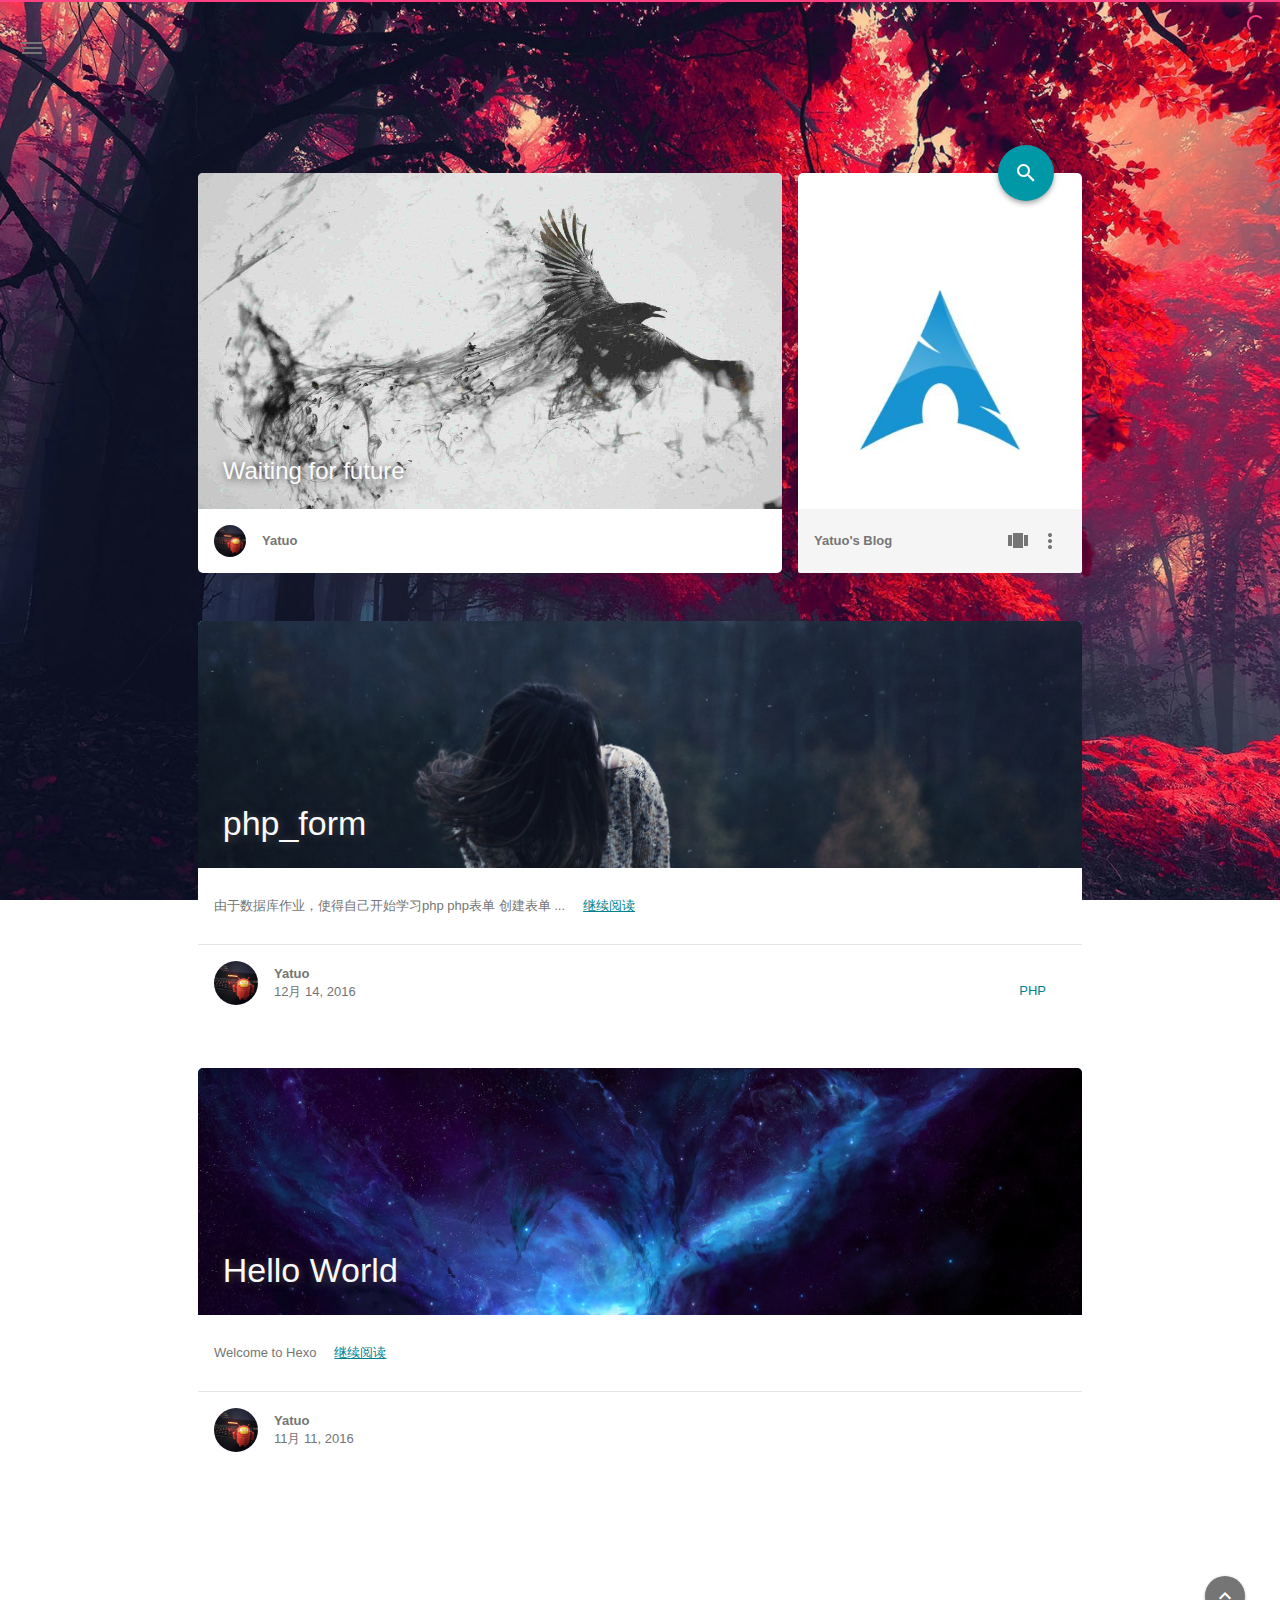
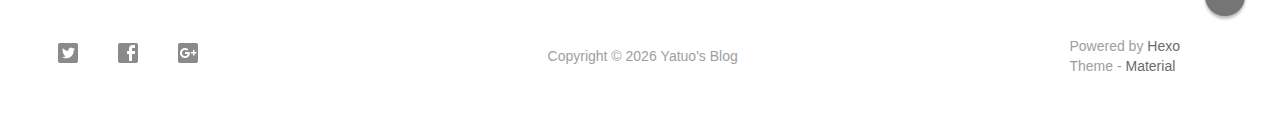
==== commit 940a52da: "Site updated: 2016-12-15 20:12:31" ====
--- a/index.html
+++ b/index.html
@@ -125,7 +125,7 @@
 
     <style>
         body{
-            background-image: url(/img/bg.png);
+            background-image: url(/img/001.jpg);
         }
     </style>
 
@@ -197,8 +197,8 @@
 <div class="mdl-card daily-pic mdl-cell mdl-cell--8-col index-top-block">
     
     <!-- Pic & Slogan -->
-    <div class="mdl-card__media mdl-color-text--grey-50" style="background-image:url(/img/daily_pic.png)">
-        <p class="index-top-block-slogan"><a href="#">Hi, nice to meet you</a></p>
+    <div class="mdl-card__media mdl-color-text--grey-50" style="background-image:url(/img/003.jpg)">
+        <p class="index-top-block-slogan"><a href="#">Waiting for future</a></p>
     </div>
 
     <!-- Avatar & Name -->
@@ -233,7 +233,7 @@
     <!-- LOGO -->
     <div class="something-else-logo mdl-color--white mdl-color-text--grey-600">
         <a href="null">
-            <img src="/img/logo.png" alt="logo">
+            <img src="/img/logo2.jpg" alt="logo">
         </a>
     </div>
 
@@ -309,10 +309,8 @@
     
     <!-- Post Thumbnail -->
 	
-		
-			<!-- Random Thumbnail -->
-			<div class="post_thumbnail-random mdl-card__media mdl-color-text--grey-50">
-		
+		<!-- Custom Thumbnail -->
+		<div class="post_thumbnail-custom mdl-card__media mdl-color-text--grey-50" style="background-image:url(/img/random/1.png)">
 	
 				
 		<!-- Post Title -->
@@ -369,14 +367,12 @@
     
     <!-- Post Thumbnail -->
 	
-		
-			<!-- Random Thumbnail -->
-			<div class="post_thumbnail-random mdl-card__media mdl-color-text--grey-50">
-		
+		<!-- Custom Thumbnail -->
+		<div class="post_thumbnail-custom mdl-card__media mdl-color-text--grey-50" style="background-image:url(/img/random/2.png)">
 	
 				
 		<!-- Post Title -->
-		<p class="article-headline-p"><a href="/2016/12/07/hello-world/">Hello World</a></p>
+		<p class="article-headline-p"><a href="/2016/11/11/hello-world/">Hello World</a></p>
 	</div>
 
     <!-- Post Excerpt -->
@@ -386,7 +382,7 @@
         
         &nbsp;&nbsp;&nbsp;
         <span>
-            <a href="/2016/12/07/hello-world/" target="_self">继续阅读</a>
+            <a href="/2016/11/11/hello-world/" target="_self">继续阅读</a>
         </span>
     </div>
     <!-- Post_entry Info-->
@@ -398,7 +394,7 @@
             </div>
             <div>
                 <strong>Yatuo</strong>
-                <span>12月 07, 2016</span>
+                <span>11月 11, 2016</span>
             </div>
         </div>
         <div id="post_entry-right-info">
@@ -429,7 +425,7 @@
     var locatePost = $(".locate-thumbnail-symbol").next();
     for(var i=0; i < 10; i++){
         
-        randomNum = Math.floor(Math.random() * 5 + 1);
+        randomNum = Math.floor(Math.random() * 6 + 1);
         
         locatePost.children(".post_thumbnail-random").attr('id', 'random_thumbnail-'+randomNum);
         locatePost.children(".post_thumbnail-random").css('background-image', 'url(' + '/img/random/' + randomNum + '.png' + ')')
@@ -515,7 +511,7 @@
         </a>
         <ul class="dropdown-menu">
             <li>
-            <a class="sidebar_archives-link" href="/archives/2016/12/">十二月 2016<span class="sidebar_archives-count">2</span></a>
+            <a class="sidebar_archives-link" href="/archives/2016/12/">十二月 2016<span class="sidebar_archives-count">1</span></a></li><li><a class="sidebar_archives-link" href="/archives/2016/11/">十一月 2016<span class="sidebar_archives-count">1</span></a>
         </li></ul>
     </li>
 
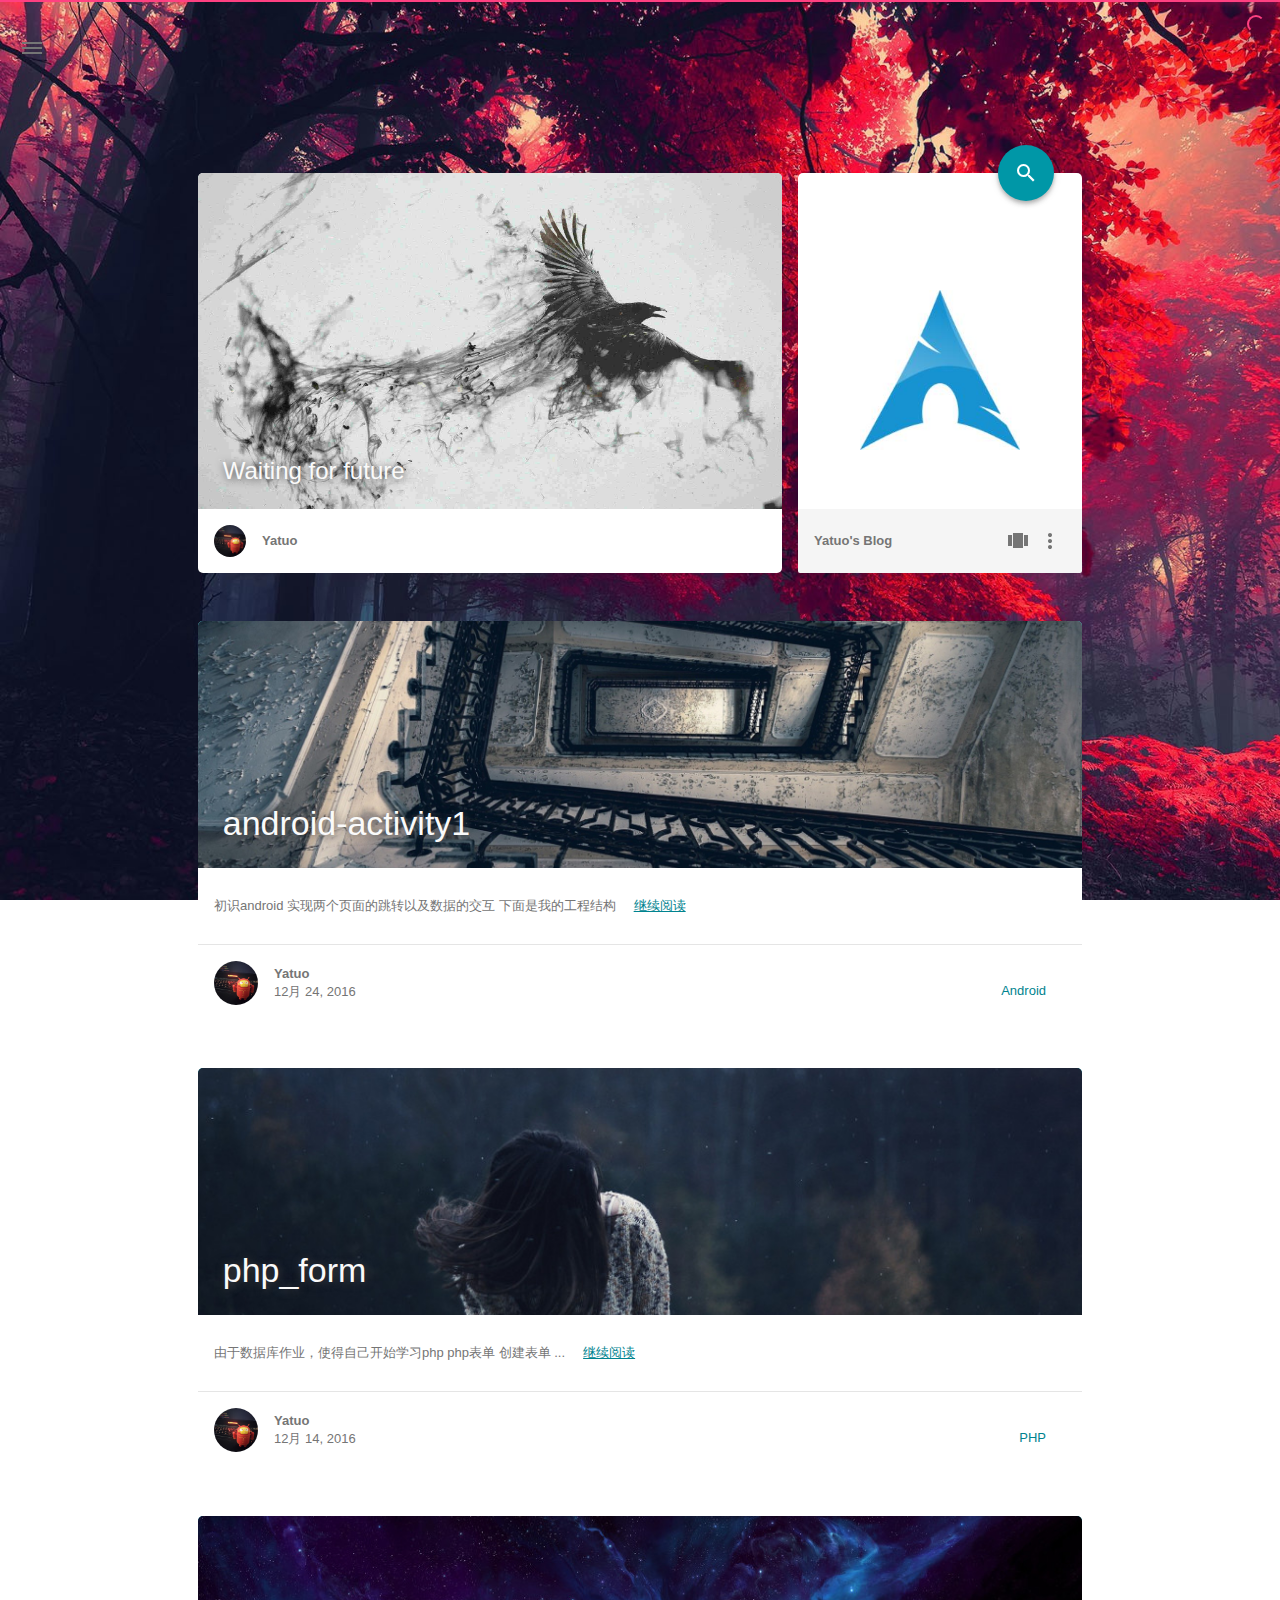
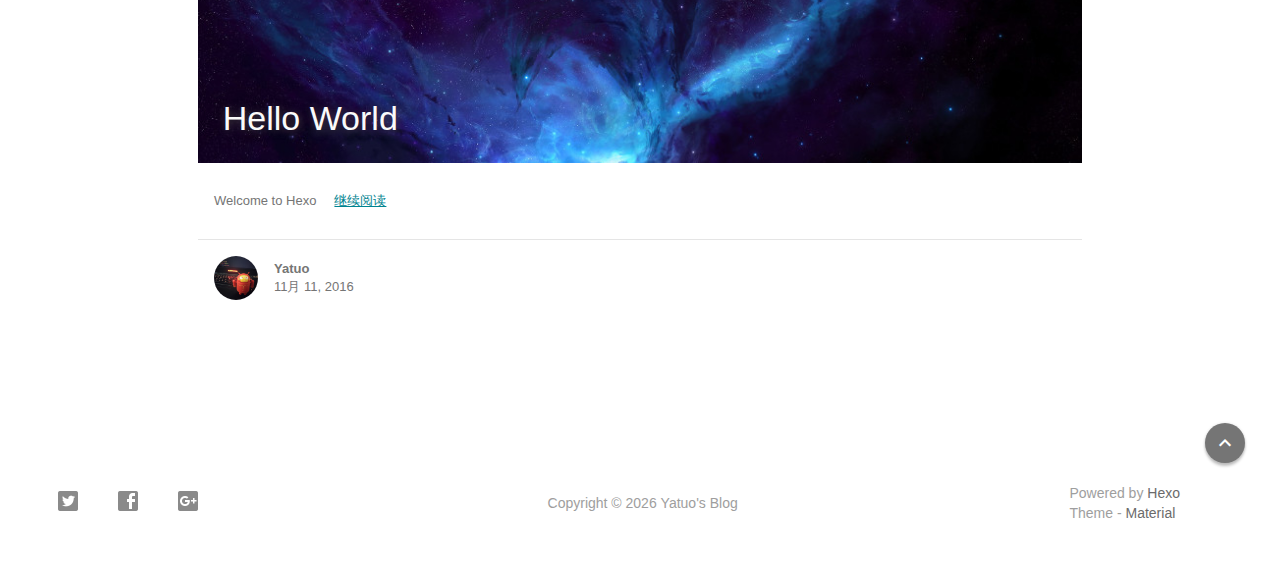
==== commit a217f65d: "Site updated: 2016-12-24 12:22:59" ====
--- a/index.html
+++ b/index.html
@@ -261,6 +261,12 @@
                 <a class="index_share-link" href="/categories/PHP" title="PHP">
                     <l class="mdl-menu__item mdl-js-ripple-effect" i>
                         PHP
+                    
+                </l></a>
+            
+                <a class="index_share-link" href="/categories/Android" title="Android">
+                    <l class="mdl-menu__item mdl-js-ripple-effect" i>
+                        Android
                     
                 </l></a>
             
@@ -310,6 +316,62 @@
     <!-- Post Thumbnail -->
 	
 		<!-- Custom Thumbnail -->
+		<div class="post_thumbnail-custom mdl-card__media mdl-color-text--grey-50" style="background-image:url(/img/random/3.png)">
+	
+				
+		<!-- Post Title -->
+		<p class="article-headline-p"><a href="/2016/12/24/android-activity1/">android-activity1</a></p>
+	</div>
+
+    <!-- Post Excerpt -->
+    <div class="mdl-color-text--grey-600 mdl-card__supporting-text post_entry-content">
+        
+            初识android 实现两个页面的跳转以及数据的交互
+下面是我的工程结构 
+        
+        &nbsp;&nbsp;&nbsp;
+        <span>
+            <a href="/2016/12/24/android-activity1/" target="_self">继续阅读</a>
+        </span>
+    </div>
+    <!-- Post_entry Info-->
+    <div id="post_entry-info">
+        <div id="post_entry-left-info" class="mdl-card__supporting-text meta mdl-color-text--grey-600">
+            <!-- Author Avatar -->
+            <div id="author-avatar">
+                <img src="/img/myarc.jpg" width="44px" height="44px" alt="Yatuo's avatar">
+            </div>
+            <div>
+                <strong>Yatuo</strong>
+                <span>12月 24, 2016</span>
+            </div>
+        </div>
+        <div id="post_entry-right-info">
+            <!-- Category -->
+            <span class="post_entry-category">
+                <a class="post_category-link" href="/categories/Android/">Android</a>
+            </span>
+            
+            
+            
+            <!-- Post Views -->
+            <span class="post_entry-views">
+                
+            </span>
+        </div>
+    </div>
+            
+</div>
+		
+		
+    
+		
+			<!-- Paradox Thumbnail -->
+        	<div class="post_entry-module mdl-card mdl-cell mdl-cell--12-col fade out">
+    
+    <!-- Post Thumbnail -->
+	
+		<!-- Custom Thumbnail -->
 		<div class="post_thumbnail-custom mdl-card__media mdl-color-text--grey-50" style="background-image:url(/img/random/1.png)">
 	
 				
@@ -511,7 +573,7 @@
         </a>
         <ul class="dropdown-menu">
             <li>
-            <a class="sidebar_archives-link" href="/archives/2016/12/">十二月 2016<span class="sidebar_archives-count">1</span></a></li><li><a class="sidebar_archives-link" href="/archives/2016/11/">十一月 2016<span class="sidebar_archives-count">1</span></a>
+            <a class="sidebar_archives-link" href="/archives/2016/12/">十二月 2016<span class="sidebar_archives-count">2</span></a></li><li><a class="sidebar_archives-link" href="/archives/2016/11/">十一月 2016<span class="sidebar_archives-count">1</span></a>
         </li></ul>
     </li>
 
@@ -533,12 +595,18 @@
 			</a>
 		</li>
 	
+		<li>
+			<a href="/categories/Android" title="Android">
+				Android
+			</a>
+		</li>
+	
 
     <!-- Article Numebr  -->
     <li>
         <a href="/archives">
              文章总数
-             <span class="sidebar-badge">2</span>
+             <span class="sidebar-badge">3</span>
         </a>
     </li>
 </ul>
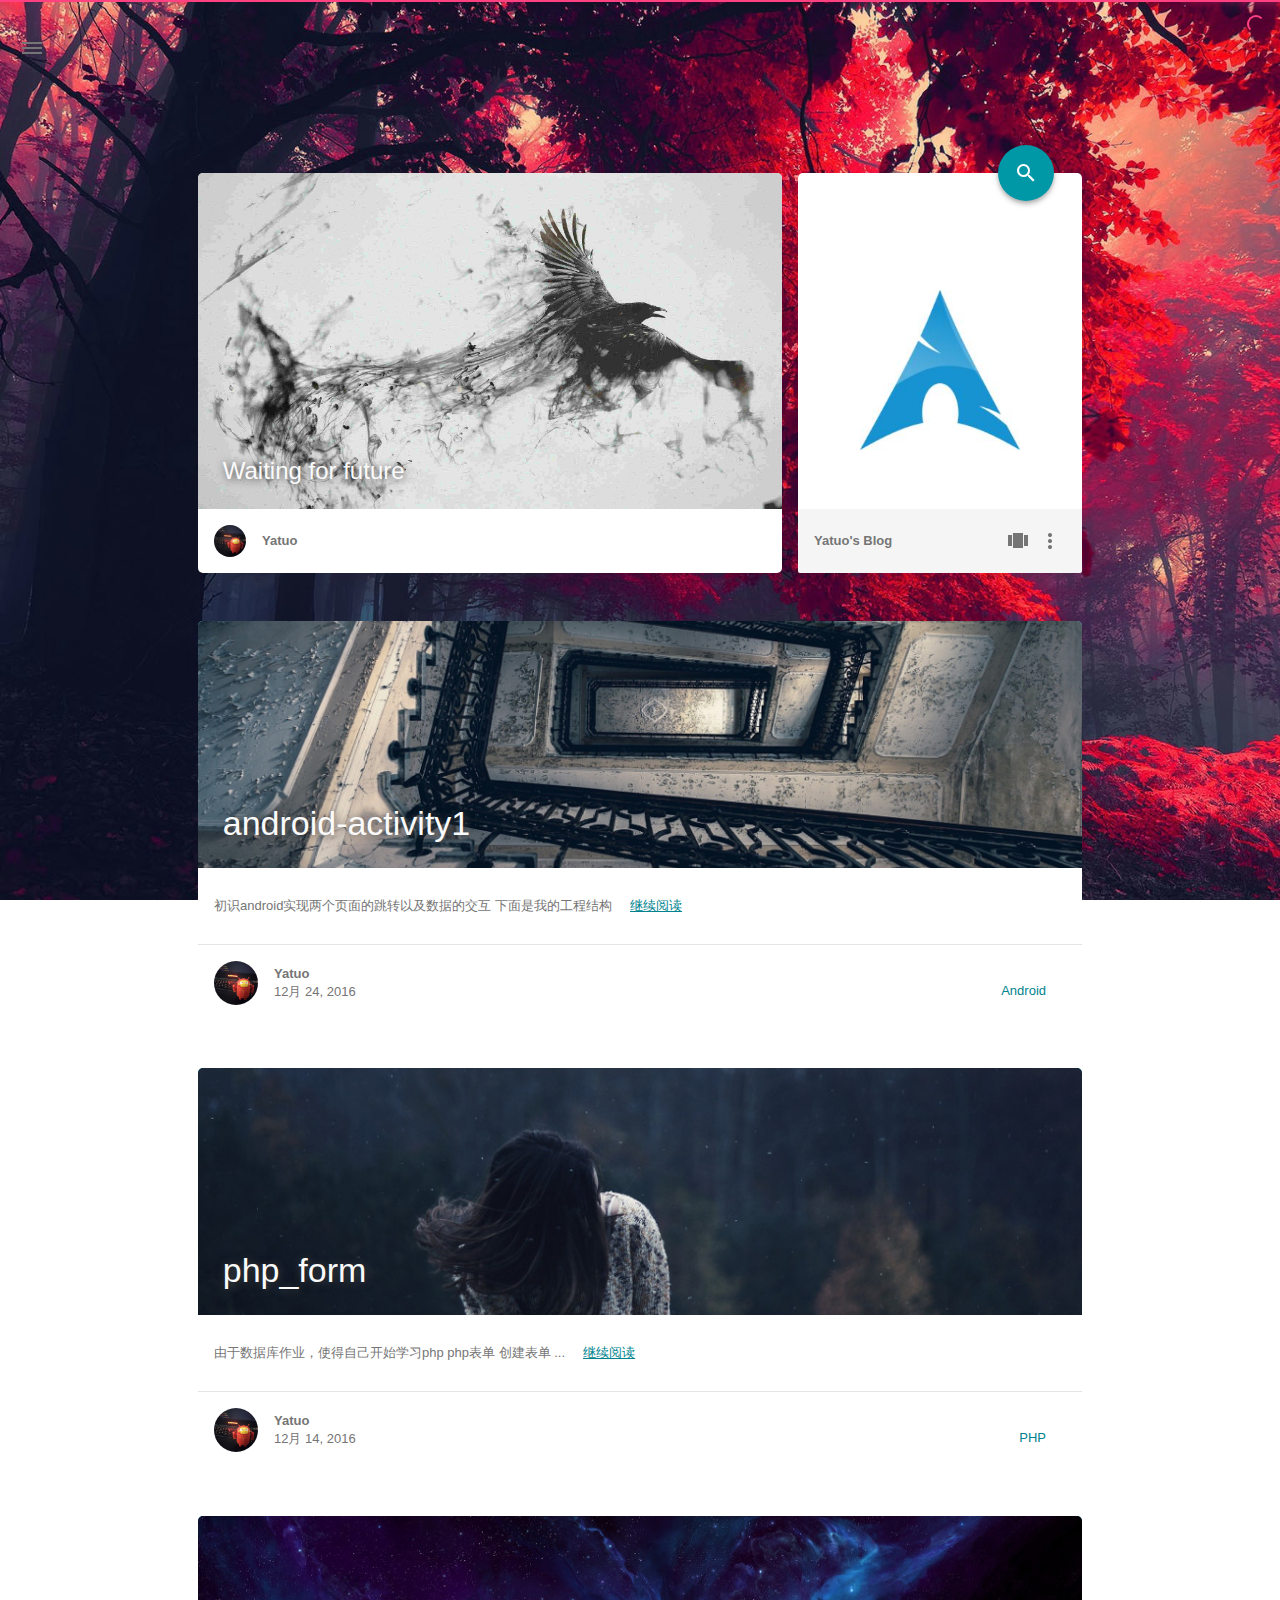
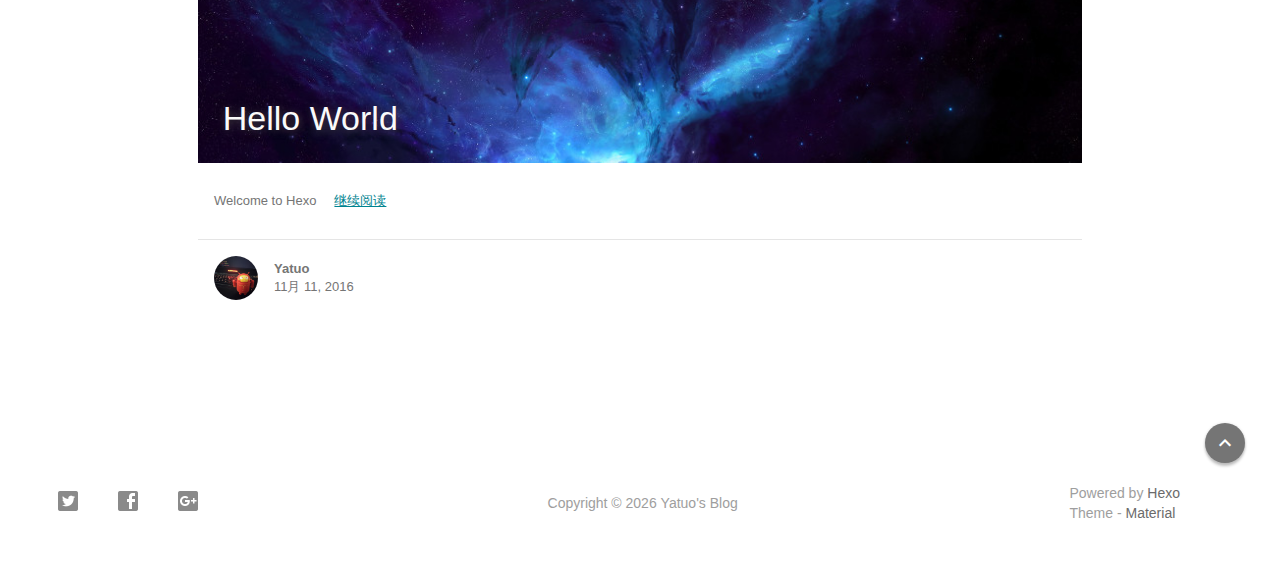
==== commit 3fdcd9b0: "Site updated: 2017-01-26 19:45:34" ====
--- a/index.html
+++ b/index.html
@@ -326,8 +326,8 @@
     <!-- Post Excerpt -->
     <div class="mdl-color-text--grey-600 mdl-card__supporting-text post_entry-content">
         
-            初识android 实现两个页面的跳转以及数据的交互
-下面是我的工程结构 
+            初识android实现两个页面的跳转以及数据的交互
+下面是我的工程结构
         
         &nbsp;&nbsp;&nbsp;
         <span>
